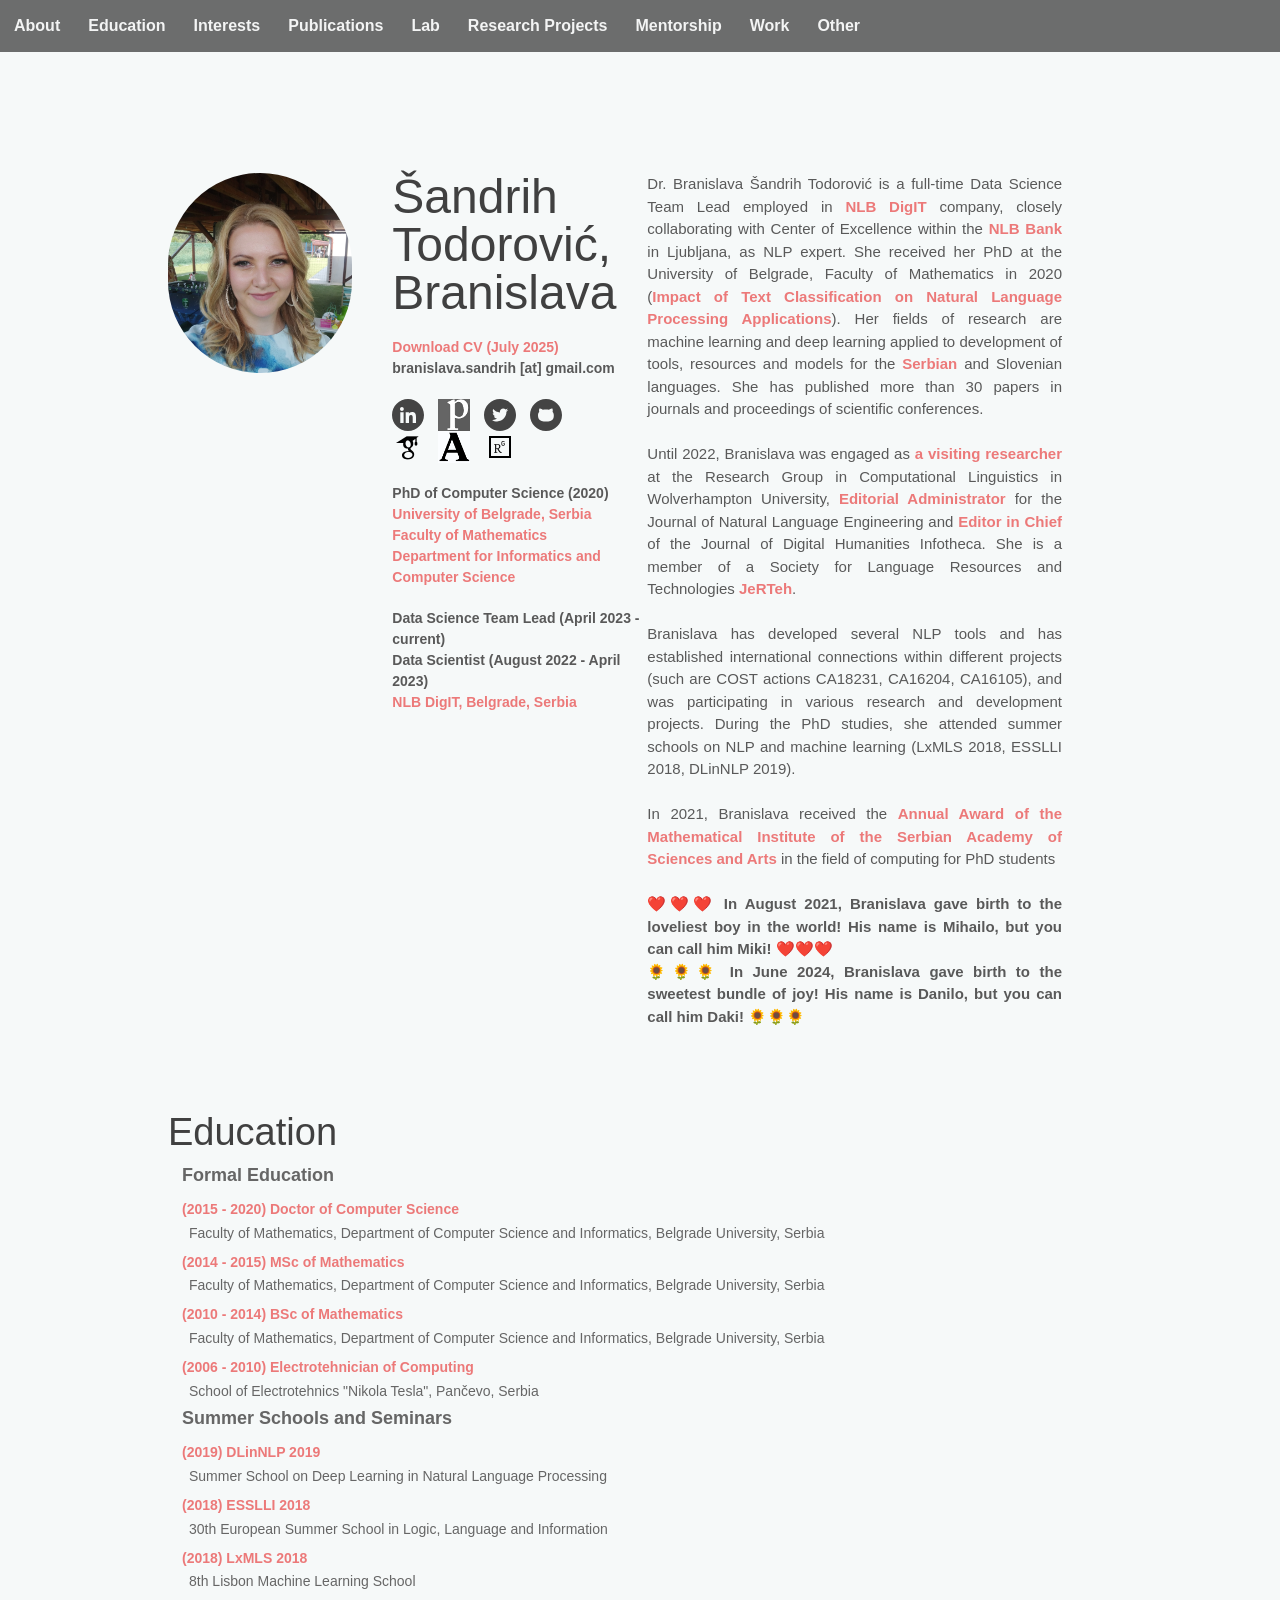
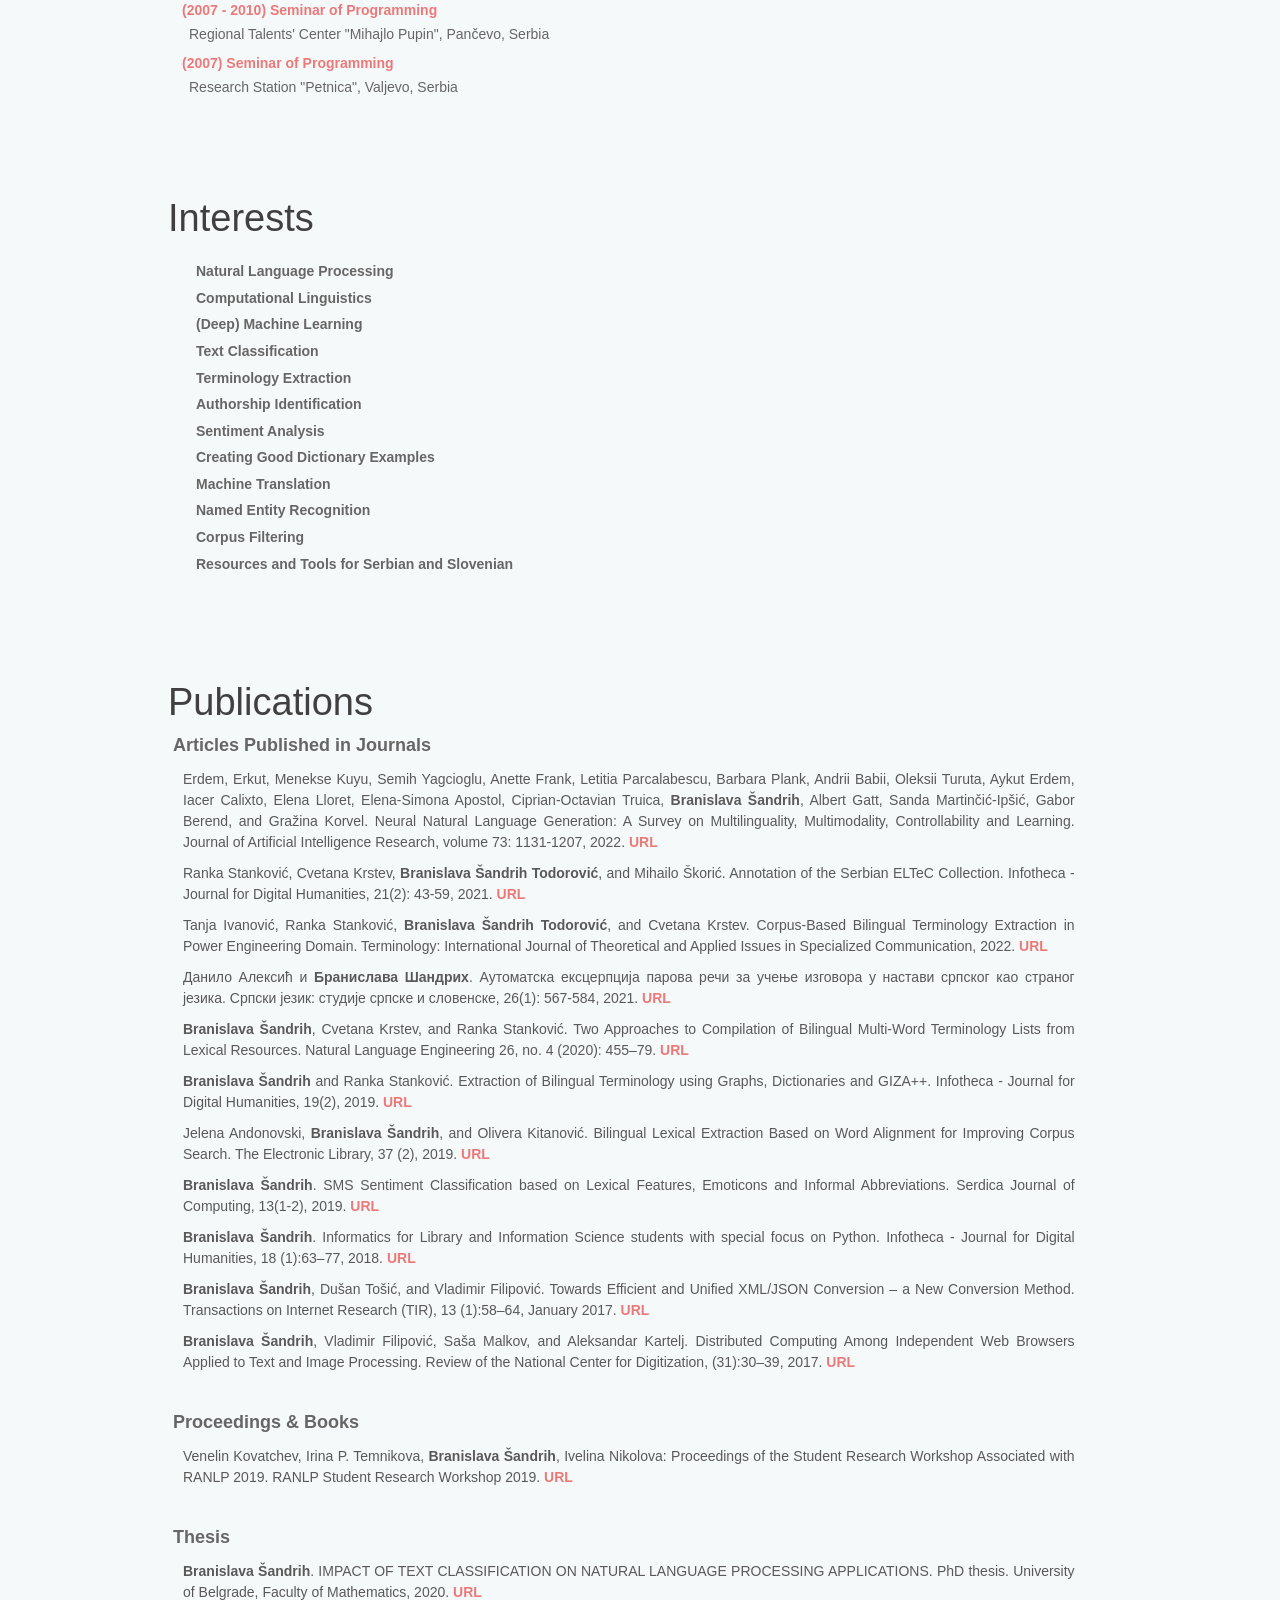
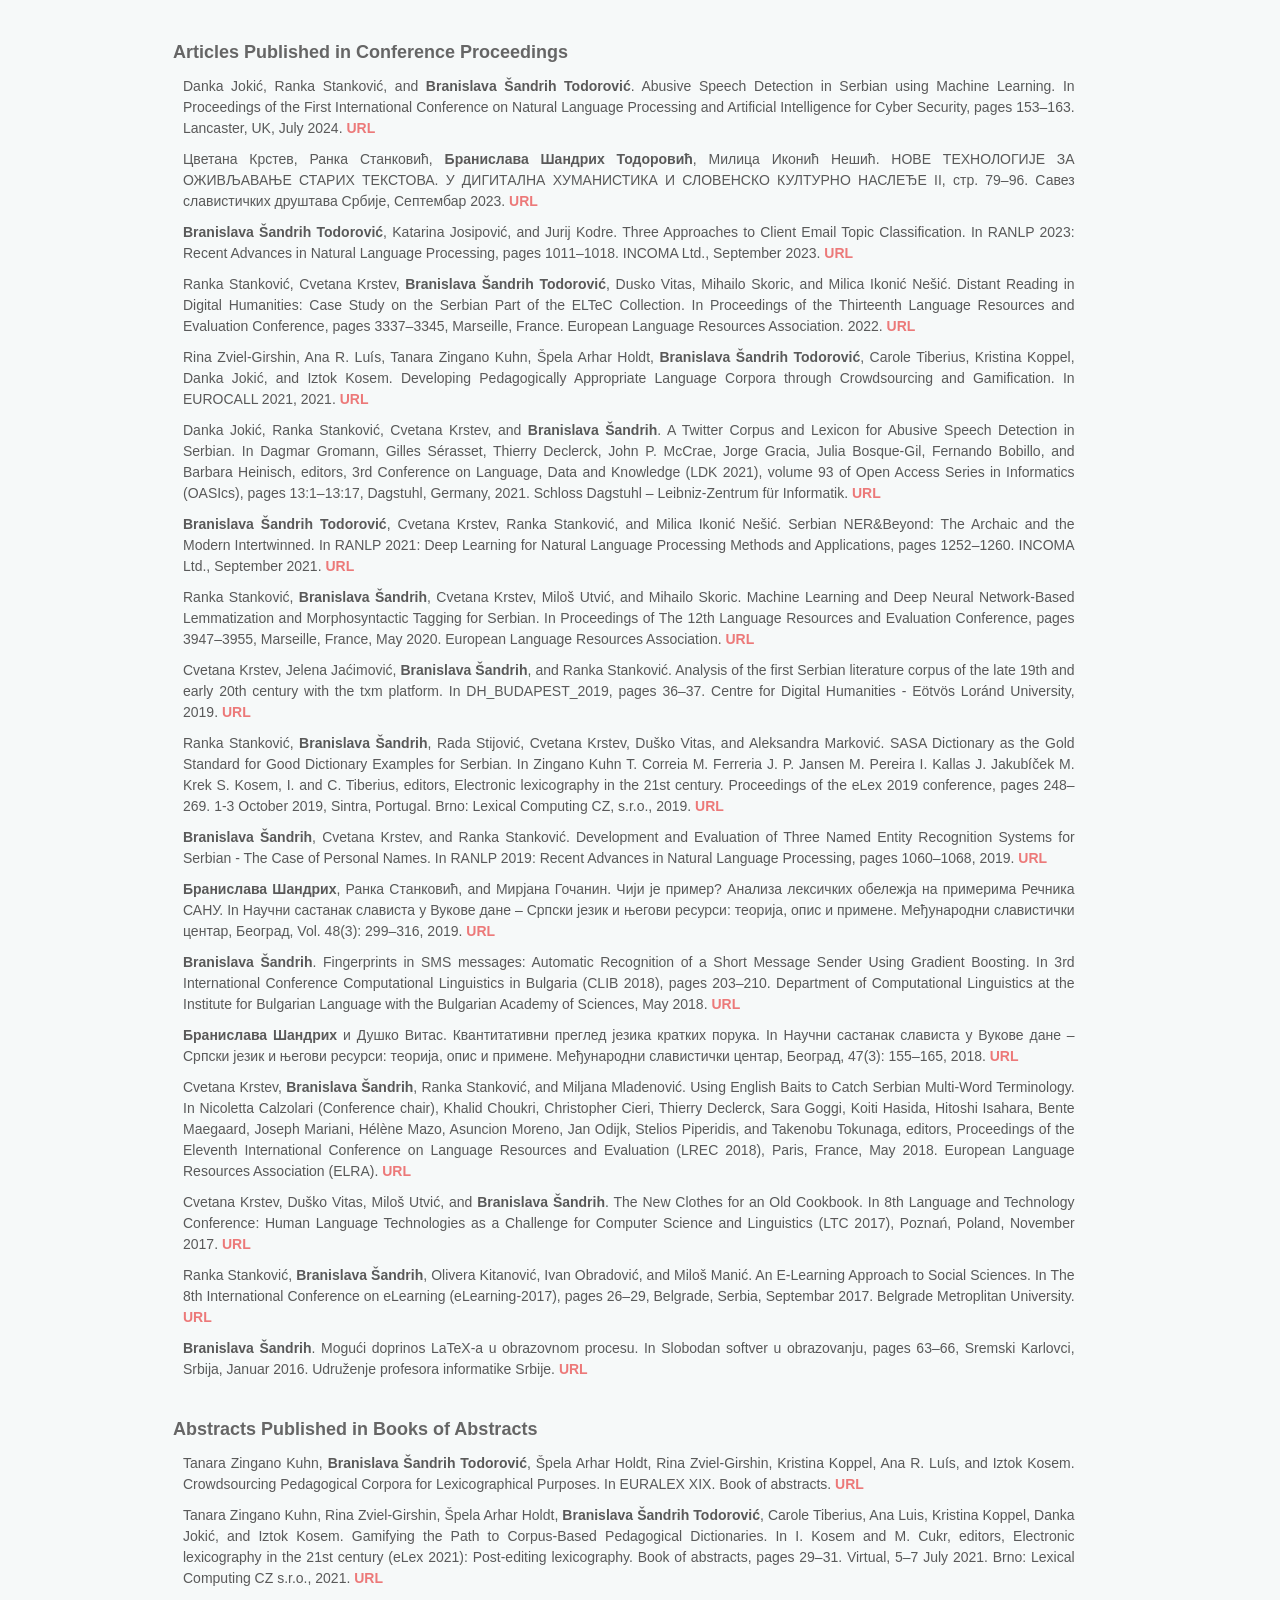
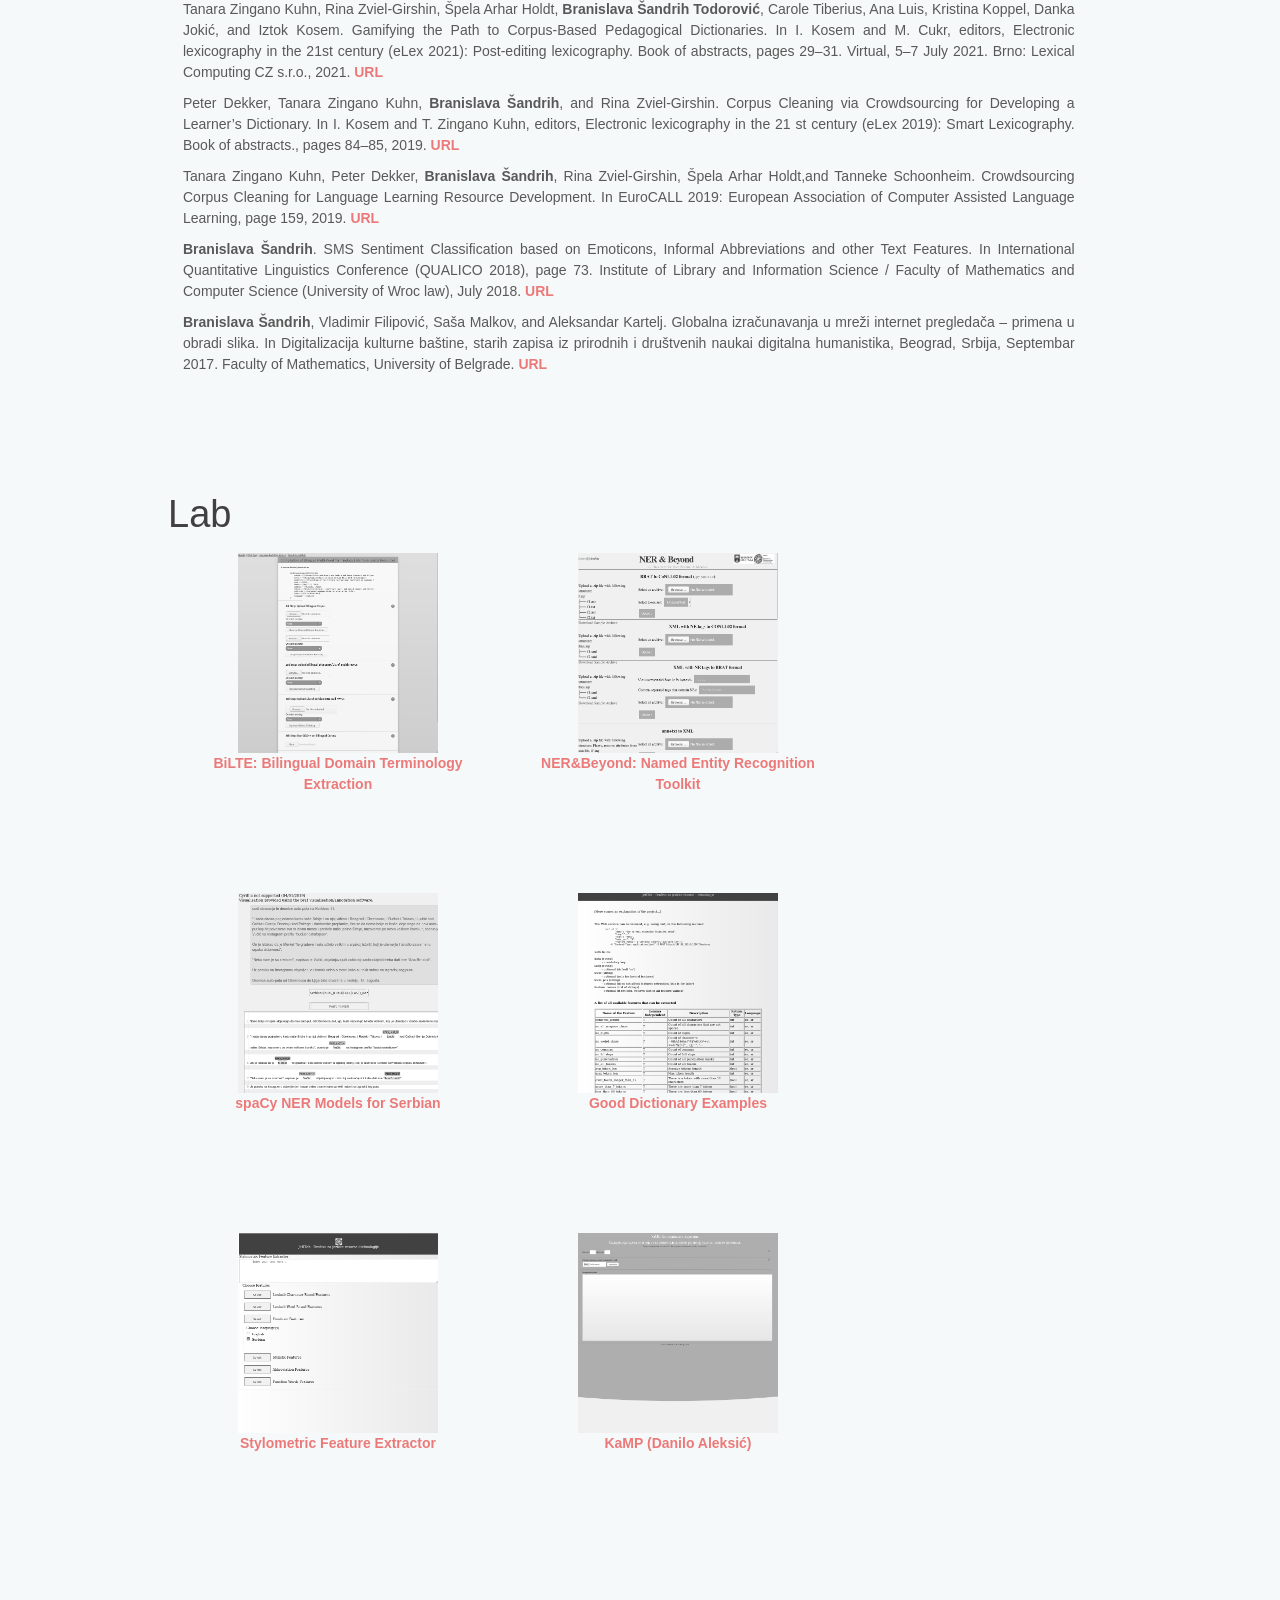
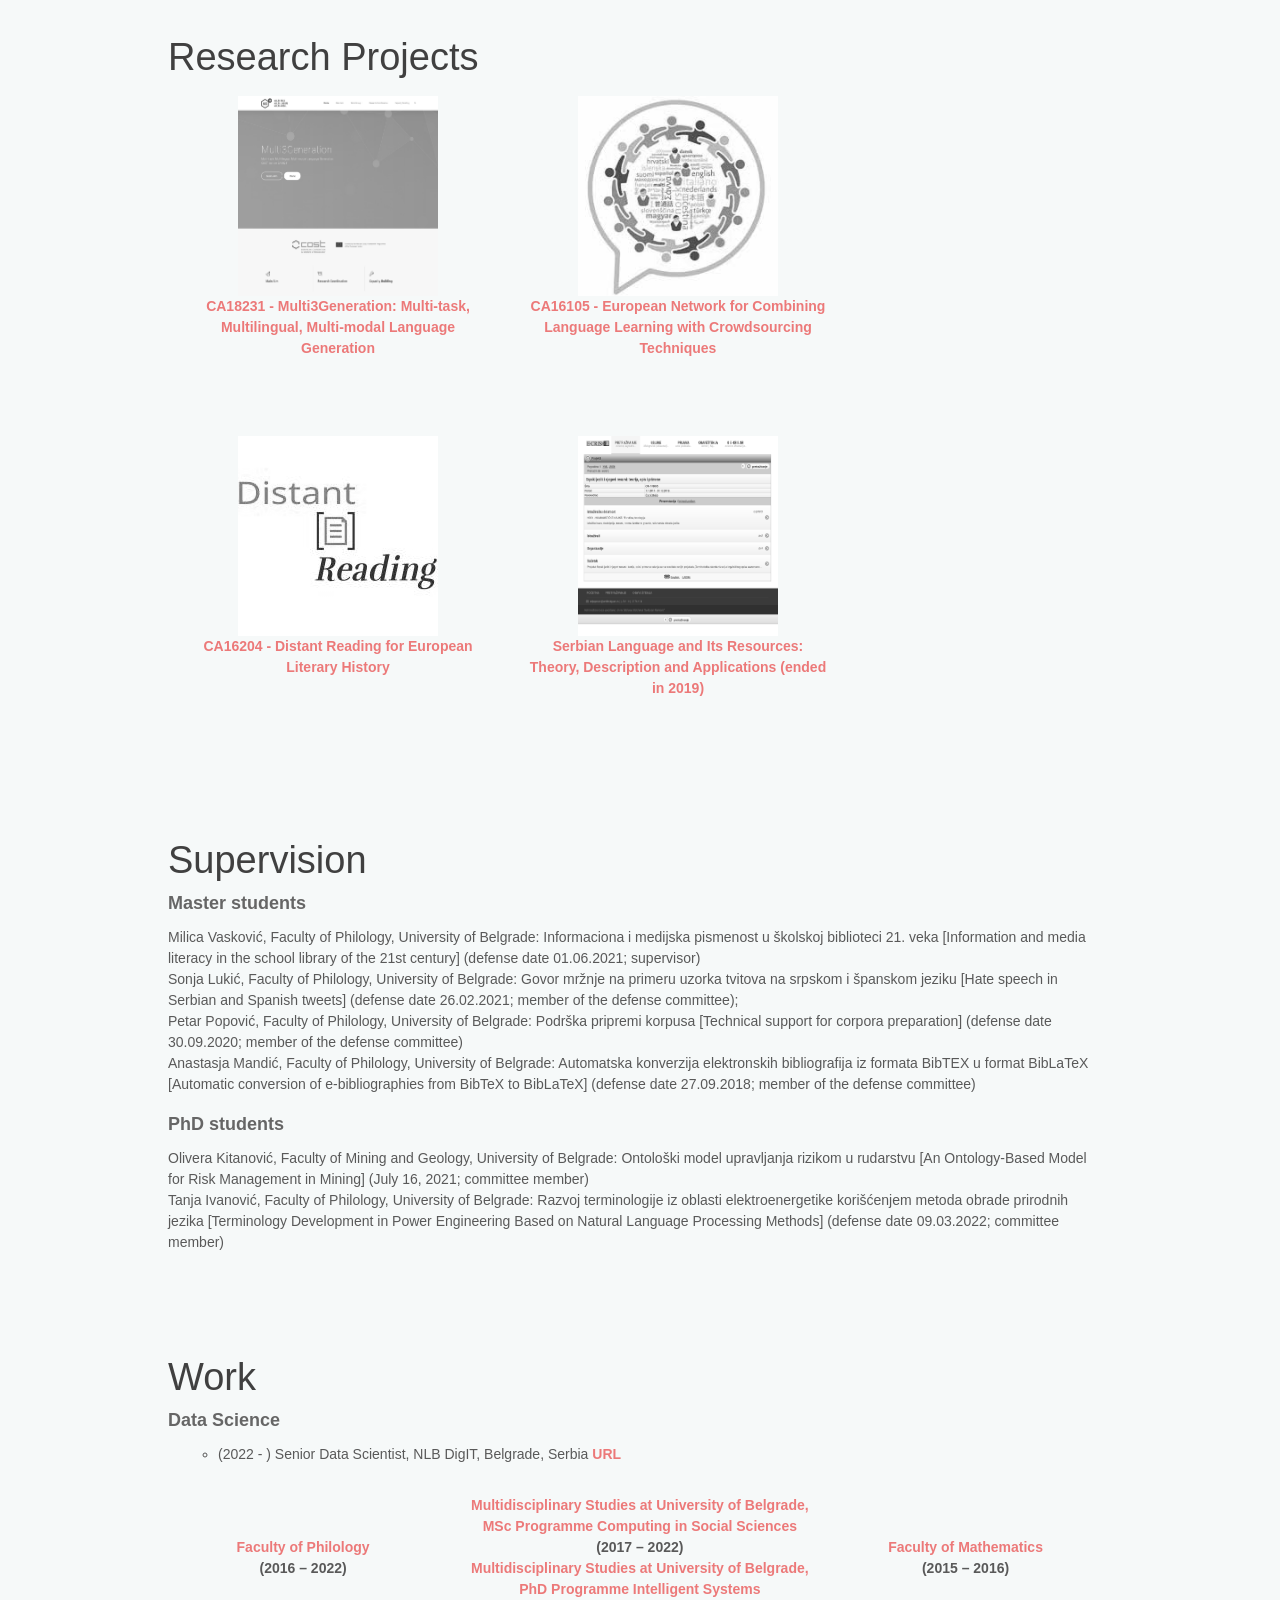
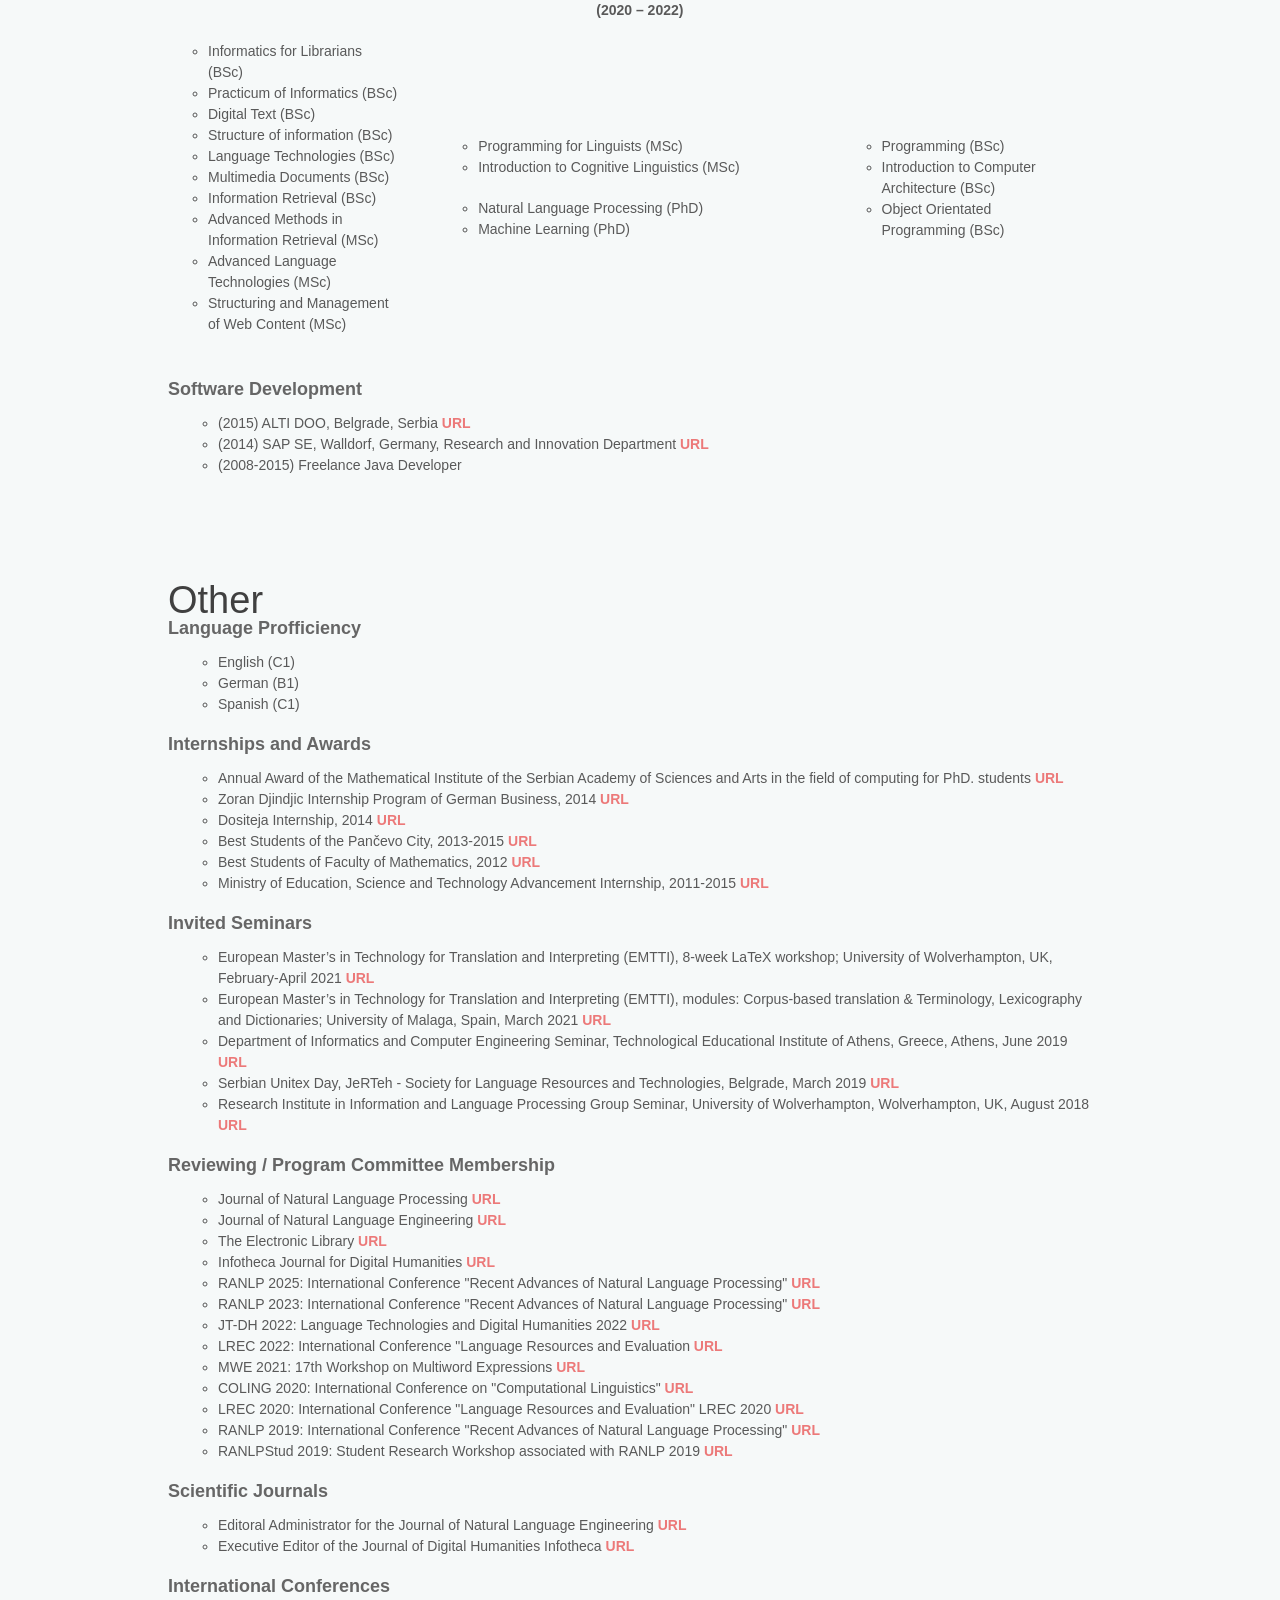
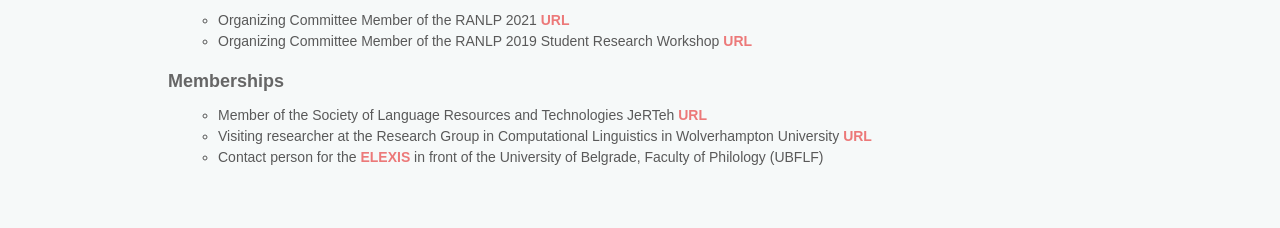
==== index.html @ a16a8770 "Update index.html" ====
<!DOCTYPE html>
<html lang="en">
	<head>
		<meta charset="utf-8">

		<title>Branislava Šandrih Todorović</title>

		<meta name="viewport" content="width=device-width, initial-scale=1.0">

		<link rel="stylesheet" href="css/style.css">

		<!--[if lt IE 9]>
			<script src="http://html5shim.googlecode.com/svn/trunk/html5.js"></script>
		<![endif]-->
	</head>

	<body>
		
		<div id="menu">
            <a class="menu_links" href="#about">About</a>
            <a class="menu_links" href="#education">Education</a>
            <a class="menu_links" href="#interests">Interests</a>
            <a class="menu_links" href="#publications">Publications</a>
            <a class="menu_links" href="#lab">Lab</a>
            <a class="menu_links" href="#projects">Research Projects</a>
            <!--<a class="menu_links" href="#skills">Skills</a>-->
            <a class="menu_links" href="#mentorship">Mentorship</a>
            <a class="menu_links" href="#work">Work</a>
            <a class="menu_links" href="#other">Other</a>
        </div>

        <div class="panel">
        
        <div class="avatar">
			<img src="img/photo.jpg" alt="Small photo of myself">
		</div>
        
		<div class="content">
		
            <a name="about"></a>
			<h1 class="title">Šandrih Todorović, Branislava</h1>
			<p>
                <a href="Branislava_Sandrih_Todorovic_CV-jul2025.pdf" target="_blank">Download CV (July 2025)</a>
                <br>
                branislava.sandrih [at] gmail.com
			</p>
			
			<ul class="social-icons">
                <li><a class="linkedin" href="https://www.linkedin.com/in/branislavasandrih/" title="LinkedIn" target="_blank">LinkedIn</a></li>
                <li><a class="publons" href="https://publons.com/researcher/3092761/branislava-sandrih/" title="Publons" target="_blank">Publons</a></li>
				<li><a class="twitter" href="https://twitter.com/BSandrih" title="Twitter" target="_blank">Twitter</a></li>
                <li><a class="github" href="https://github.com/Branislava/" title="GitHub" target="_blank">GitHub</a></li>
                <br />
                <li><a class="googlescholar" href="https://scholar.google.com/citations?hl=en&view_op=list_works&gmla=AJsN-F4-q8C0z7G0a6cWSvZu2VjCMVFnJWEC2ucR4aki_8fVUd46OPNzdM_Xk-LyRfhitO-X8lqqGAw6CYHi-1p8lr7a8DiSlAgUvQuBNZOfS0m_Bu3SHGs&user=7DxZ1TgAAAAJ" title="GoogleScholar" target="_blank">GoogleScholar</a></li>
                <li><a class="academia" href="https://fvm.academia.edu/Branislava%C5%A0andrih" title="Academia" target="_blank">Academia</a></li>
                <li><a class="researchgate" href="https://www.researchgate.net/profile/Branislava_Sandrih" title="ResearchGate" target="_blank">ResearchGate</a></li>
			</ul>

			<p>
				PhD of Computer Science (2020)
				<br>
				<a href="http://bg.ac.rs/en/" target="_blank">University of Belgrade, Serbia</a>
				<br>
				<a href="http://www.matf.bg.ac.rs/eng/" target="_blank">Faculty of Mathematics</a>
				<br>
				<a href="http://www.racunarstvo.matf.bg.ac.rs/?content=okatedri" target="_blank">Department for Informatics and Computer Science</a>
			</p>
			
			
			<p>
				Data Science Team Lead (April 2023 - current)
				<br />
				Data Scientist (August 2022 - April 2023)
				<br />
				<a href="https://www.nlbdigit.rs/" target="_blank">NLB DigIT, Belgrade, Serbia</a>

			</p>
			
			

		</div>
		
		<div class="bio">
                        Dr. Branislava Šandrih Todorović is a full-time Data Science Team Lead employed in <a href="https://www.nlbdigit.rs/">NLB DigIT</a> company, closely collaborating with Center of Excellence within the <a href="https://www.nlb.si/">NLB Bank</a> in Ljubljana, as NLP expert.
			She received her PhD at the University of Belgrade, Faculty of Mathematics in 2020 (<a href="https://www.academia.edu/43961177/IMPACT_OF_TEXT_CLASSIFICATION_ON_NATURAL_LANGUAGE_PROCESSING_APPLICATIONS" target="_blank">Impact of Text Classification on Natural Language Processing Applications</a>). Her fields of research are machine
            learning and deep learning applied to development of tools, resources and models for the <a href="http://portal.jerteh.rs" target="_blank">Serbian </a> and Slovenian languages. She has published more than 30 papers in journals and proceedings of scientific conferences. 
            <br />
            <br />
            Until 2022, Branislava was engaged as <a href="http://rgcl.wlv.ac.uk/people/" target="_blank">a visiting researcher</a> at the Research Group in Computational Linguistics in Wolverhampton University, <a href="https://www.cambridge.org/core/journals/natural-language-engineering/information/editorial-board" target="_blank">Editorial Administrator</a> for the Journal of Natural Language Engineering and <a href="http://infoteka.bg.ac.rs/index.php/en/r-d-ci" target="_blank">Editor in Chief</a> of the Journal of Digital Humanities Infotheca. She is a member of a Society for Language Resources and Technologies <a href="http://jerteh.rs?lang=en" target="_blank">JeRTeh</a>. 
            <br />
            <br />
            Branislava has developed several NLP tools and has established international connections within different projects (such are COST actions CA18231, CA16204, CA16105), and was participating in various research and development projects. During the PhD studies, she attended summer schools on NLP and machine learning (LxMLS 2018, ESSLLI 2018, DLinNLP 2019).
            <br />
            <br />
            In 2021, Branislava received the <a href="http://www.mi.sanu.ac.rs/novi_sajt/aboutus/student.php" target="_blank">Annual Award of the Mathematical Institute of the Serbian Academy of Sciences and Arts</a> in the field of computing for PhD students </li>
            <br />
            <br />
            <span class="em"> ❤️❤️❤️ In August 2021, Branislava gave birth to the loveliest boy in the world! His name is Mihailo, but you can call him Miki! ❤️❤️❤️ </span> </li>
            <br />
	    <span class="em"> 🌻🌻🌻 In June 2024, Branislava gave birth to the sweetest bundle of joy! His name is Danilo, but you can call him Daki! 🌻🌻🌻</span> </li>
        </div>
        
        </div>
        
        <div class="panel">
            <h2 class="small_title">Education</h2>
            <a name="education"></a>
            <dl class="education">
            
                <h4 class="tiny_title distance-bottom distance-top">Formal Education</h4>
            
                <dt>(2015 - 2020) <a href="http://www.math.rs/eng/m/100/doktor-phd---informatics/" target="_blank">Doctor of Computer Science</a></dt>
                <dd>Faculty of Mathematics, Department of Computer Science and Informatics, Belgrade University, Serbia</dd>

                <dt>(2014 - 2015) <a href="http://www.math.rs/eng/cp/38/master-studies---mathematics-p--module-computer-science-and-informatics--p-/" target="_blank">MSc of Mathematics</a></dt>
                <dd>Faculty of Mathematics, Department of Computer Science and Informatics, Belgrade University, Serbia</dd>
                
                <dt>(2010 - 2014) <a href="http://www.matf.bg.ac.rs/eng/cp/28/bachelor-studies---mathematics--p-module-computer-science-and-informatics--p-/" target="_blank">BSc of Mathematics</a></dt>
                <dd>Faculty of Mathematics, Department of Computer Science and Informatics, Belgrade University, Serbia</dd>
                
                <dt>(2006 - 2010) <a href="https://teslinkorakdalje.wordpress.com/2016/12/03/uzivam-u-radu-sa-pametnim-mladim-ljudima-koji-su-vredni-motivisani-puni-dobre-volje-dobrih-ideja-ali-i-dobrog-smisla-za-humor-branislava-sandrih/" target="_blank">Electrotehnician of Computing</a></dt>
                <dd>School of Electrotehnics "Nikola Tesla", Pančevo, Serbia</dd>
                
                <h4 class="tiny_title distance-bottom">Summer Schools and Seminars</h4>
            
                <dt>(2019) <a href="https://dlinnlp.github.io/" target="_blank">DLinNLP 2019</a></dt>
                <dd>Summer School on Deep Learning in Natural Language Processing</dd>
                
                <dt>(2018) <a href="http://esslli2018.folli.info/" target="_blank">ESSLLI 2018</a></dt>
                <dd>30th European Summer School in Logic, Language and Information</dd>
                
                <dt>(2018) <a href="http://lxmls.it.pt/2018/" target="_blank">LxMLS 2018</a></dt>
                <dd>8th Lisbon Machine Learning School</dd>
                
                <dt>(2007 - 2010) <a href="https://www.rctpupin.edu.rs/" target="_blank">Seminar of Programming</a></dt>
                <dd>Regional Talents' Center "Mihajlo Pupin", Pančevo, Serbia</dd>
                
                <dt>(2007) <a href="http://petnica.rs/" target="_blank">Seminar of Programming</a></dt>
                <dd>Research Station "Petnica", Valjevo, Serbia</dd>
            </dl>
        </div>
        
        <div class="panel">
            <h2 class="small_title">Interests</h2>
            <a name="interests"></a>
            <ul class="interests">
                <li>Natural Language Processing</li>
                <li>Computational Linguistics</li>
                <li>(Deep) Machine Learning</li>
                <li>Text Classification</li>
                <li>Terminology Extraction</li>
                <li>Authorship Identification</li>
                <li>Sentiment Analysis</li>
                <li>Creating Good Dictionary Examples</li>
                <li>Machine Translation</li>
                <li>Named Entity Recognition</li>
                <li>Corpus Filtering</li>
                <li>Resources and Tools for Serbian and Slovenian</li>
            </ul>
        </div>
        
        <div class="panel">
            <h2 class="small_title">Publications</h2>
            <a name="publications"></a>
            
            <!------------------ JOURNAL ARTICLES ------------->
            <div class="publications_block">
                <h3 class="tiny_title distance-bottom">Articles Published in Journals</h3>
                
                <div class="publication">
                Erdem, Erkut, Menekse Kuyu, Semih Yagcioglu, Anette Frank, Letitia Parcalabescu, Barbara Plank, Andrii Babii, Oleksii Turuta, Aykut Erdem, Iacer Calixto, Elena Lloret, Elena-Simona Apostol, Ciprian-Octavian Truica, <span class="em">Branislava Šandrih</span>, Albert Gatt, Sanda Martinčić-Ipšić, Gabor Berend, and Gražina Korvel. Neural Natural Language Generation: A Survey on Multilinguality, Multimodality, Controllability and Learning. Journal of Artificial Intelligence Research, volume 73: 1131-1207, 2022. <a href="https://jair.org/index.php/jair/article/view/12918" target="_blank">URL</a>
                </div>
                
                <div class="publication">
                Ranka Stanković, Cvetana Krstev, <span class="em">Branislava Šandrih Todorović</span>, and Mihailo Škorić. Annotation of the Serbian ELTeC Collection. Infotheca - Journal for Digital Humanities, 21(2): 43-59, 2021. <a href="https://doi.org/10.18485/infotheca.2021.21.2.3" target="_blank">URL</a>
                </div>
                
                <div class="publication">
                Tanja Ivanović, Ranka Stanković, <span class="em">Branislava Šandrih Todorović</span>, and Cvetana Krstev. Corpus-Based Bilingual Terminology Extraction in Power Engineering Domain. Terminology: International Journal of Theoretical and Applied Issues in Specialized Communication, 2022. <a href="https://www.doi.org/10.1075/term.20038.iva" target="_blank">URL</a>
                </div>
                
                <div class="publication">
                Данило Алексић и <span class="em">Бранислава Шандрих</span>. Аутоматска ексцерпција парова речи за учење изговора у настави српског као страног језика. Српски језик: студије српске и словенске, 26(1): 567-584, 2021. <a href="https://doi.org/10.18485/sj.2021.26.1.32" target="_blank">URL</a>
                </div>
                
                <div class="publication">
                <span class="em">Branislava Šandrih</span>, Cvetana Krstev, and Ranka Stanković. Two Approaches to Compilation of Bilingual Multi-Word Terminology Lists from Lexical Resources. Natural Language Engineering 26, no. 4 (2020): 455–79. <a href="https://www.doi.org/10.1017/S1351324919000615" target="_blank">URL</a>
                </div>
                
                <div class="publication">
                <span class="em">Branislava Šandrih</span> and Ranka Stanković. Extraction of Bilingual Terminology using Graphs, Dictionaries and GIZA++. Infotheca - Journal for Digital Humanities, 19(2), 2019. <a href="https://infoteka.bg.ac.rs/ojs/index.php/Infoteka/article/view/2019.19.2.6_en" target="_blank">URL</a>
                </div>

                <div class="publication">
                Jelena Andonovski, <span class="em">Branislava Šandrih</span>, and Olivera Kitanović. Bilingual Lexical Extraction Based on Word Alignment for Improving Corpus Search. The Electronic Library, 37 (2), 2019. <a href="https://www.doi.org/10.1108/EL-03-2019-0056" target="_blank">URL</a>
                </div>

                <div class="publication">
                <span class="em">Branislava Šandrih</span>. SMS Sentiment Classification based on Lexical Features, Emoticons and Informal Abbreviations. Serdica Journal of Computing, 13(1-2), 2019. <a href="http://serdica-comp.math.bas.bg/index.php/serdicajcomputing/article/view/341" target="_blank">URL</a>
                </div>

                <div class="publication">
                <span class="em">Branislava Šandrih</span>. Informatics for Library and Information Science students with special focus on Python. Infotheca - Journal for Digital Humanities, 18 (1):63–77, 2018. <a href="http://infoteka.bg.ac.rs/pdf/Srp/2018/infoteka-2018-18-1-4.pdf" target="_blank">URL</a>
                </div>

                <div class="publication">
                <span class="em">Branislava Šandrih</span>, Dušan Tošić, and Vladimir Filipović. Towards Efficient and Unified XML/JSON Conversion – a New Conversion Method. Transactions on Internet Research (TIR), 13 (1):58–64, January 2017. <a href="http://ipsitransactions.org/journals/papers/tir/2017jan/fullPaper.pdf" target="_blank">URL</a>
                </div>

                <div class="publication">
                <span class="em">Branislava Šandrih</span>, Vladimir Filipović, Saša Malkov, and Aleksandar Kartelj. Distributed Computing Among Independent Web Browsers Applied to Text and Image Processing. Review of the National Center for Digitization, (31):30–39, 2017. <a href="http://www.ncd.matf.bg.ac.rs/issues/31/NCD31030.pdf" target="_blank">URL</a>
                </div>

            </div>
            
             <!------------------ BOOKS ------------->
            <div class="publications_block">
                <h3 class="tiny_title distance-bottom">Proceedings &amp; Books</h3>

                <div class="publication">
                Venelin Kovatchev, Irina P. Temnikova, <span class="em">Branislava Šandrih</span>, Ivelina Nikolova: Proceedings of the Student Research Workshop Associated with RANLP 2019. RANLP Student Research Workshop 2019. <a href="https://dblp.org/db/conf/ranlp/ranlp2019s.html" target="_blank">URL</a>
                </div>

            </div>
            
            <!------------------ THESIS ------------->
            <div class="publications_block">
                <h3 class="tiny_title distance-bottom">Thesis</h3>
                
                <div class="publication">
                <span class="em">Branislava Šandrih</span>. IMPACT OF TEXT CLASSIFICATION ON NATURAL LANGUAGE PROCESSING APPLICATIONS. PhD thesis. University of Belgrade, Faculty of Mathematics, 2020. <a href="https://www.academia.edu/43961177/IMPACT_OF_TEXT_CLASSIFICATION_ON_NATURAL_LANGUAGE_PROCESSING_APPLICATIONS" target="_blank">URL</a>
                </div>

            </div>

            <!------------------ CONFERENCE ARTICLES ------------->
            <div class="publications_block">
                <h3 class="tiny_title distance-bottom">Articles Published in Conference Proceedings</h3>

		<div class="publication">
                Danka Jokić, Ranka Stanković, and <span class="em">Branislava Šandrih Todorović</span>. Abusive Speech Detection in Serbian using Machine Learning. In Proceedings of the First International Conference on Natural Language Processing and Artificial Intelligence for Cyber Security, pages 153–163. Lancaster, UK, July 2024. <a href="https://aclanthology.org/2024.nlpaics-1.18/" target="_blank">URL</a>
                </div>
		    
		<div class="publication">
                Цветана Крстев, Ранка Станковић, <span class="em">Бранислава Шандрих Тодоровић</span>, Милица Иконић Нешић. НОВЕ ТЕХНОЛОГИЈЕ ЗА ОЖИВЉАВАЊЕ СТАРИХ ТЕКСТОВА. У ДИГИТАЛНА ХУМАНИСТИКА И СЛОВЕНСКО КУЛТУРНО НАСЛЕЂЕ II, стр. 79–96. Савез славистичких друштава Србије, Септембар 2023. <a href="https://ssds.org.rs/wp-content/uploads/2023/11/Zbornik-radova-DHSKN-2023.pdf" target="_blank">URL</a>
                </div>
		    
		<div class="publication">
                <span class="em">Branislava Šandrih Todorović</span>, Katarina Josipović, and Jurij Kodre. Three Approaches to Client Email Topic Classification. In RANLP 2023: Recent Advances in Natural Language Processing, pages 1011–1018. INCOMA Ltd., September 2023. <a href="https://doi.org/10.26615/978-954-452-092-2_109" target="_blank">URL</a>
                </div>
				
		<div class="publication">
		Ranka Stanković, Cvetana Krstev, <span class="em">Branislava Šandrih Todorović</span>, Dusko Vitas, Mihailo Skoric, and Milica Ikonić Nešić. Distant Reading in Digital Humanities: Case Study on the Serbian Part of the ELTeC Collection. In Proceedings of the Thirteenth Language Resources and Evaluation Conference, pages 3337–3345, Marseille, France. European Language Resources Association. 2022. <a href="https://aclanthology.org/2022.lrec-1.356.pdf" target="_blank">URL</a>
		</div>
                
                <div class="publication">
                Rina Zviel-Girshin, Ana R. Luı́s, Tanara Zingano Kuhn, Špela Arhar Holdt, <span class="em">Branislava Šandrih Todorović</span>, Carole Tiberius, Kristina Koppel, Danka Jokić, and Iztok Kosem. Developing Pedagogically Appropriate Language Corpora through Crowdsourcing and Gamification. In EUROCALL 2021, 2021. <a href="https://doi.org/10.14705/rpnet.2021.54.1352" target="_blank">URL</a>
                </div>
                
                <div class="publication">
                Danka Jokić, Ranka Stanković, Cvetana Krstev, and <span class="em">Branislava Šandrih</span>. A Twitter Corpus and Lexicon for Abusive Speech Detection in Serbian. In Dagmar Gromann, Gilles Sérasset, Thierry Declerck, John P. McCrae, Jorge Gracia, Julia Bosque-Gil, Fernando Bobillo, and Barbara Heinisch, editors, 3rd Conference on Language, Data and Knowledge (LDK 2021), volume 93 of Open Access Series in Informatics (OASIcs), pages 13:1–13:17, Dagstuhl, Germany, 2021. Schloss Dagstuhl – Leibniz-Zentrum für Informatik.  <a href="https://drops.dagstuhl.de/opus/volltexte/2021/14549" target="_blank">URL</a>
                </div>
                
                <div class="publication">
                <span class="em">Branislava Šandrih Todorović</span>, Cvetana Krstev, Ranka Stanković, and Milica Ikonić Nešić. Serbian NER&Beyond: The Archaic and the Modern Intertwinned. In RANLP 2021: Deep Learning for Natural Language Processing Methods and Applications, pages 1252–1260. INCOMA Ltd., September 2021. <a href="https://doi.org/10.26615/978-954-452-072-4_141" target="_blank">URL</a>
                </div>
                
                <div class="publication">
                Ranka Stanković, <span class="em">Branislava Šandrih</span>, Cvetana Krstev, Miloš Utvić, and Mihailo Skoric. Machine Learning
                and Deep Neural Network-Based Lemmatization and Morphosyntactic Tagging for Serbian. In Proceedings
                of The 12th Language Resources and Evaluation Conference, pages 3947–3955, Marseille, France, May 2020.
                European Language Resources Association. <a href="https://www.aclweb.org/anthology/2020.lrec-1.487" target="_blank">URL</a>
                </div>
                
                <div class="publication">
                Cvetana Krstev, Jelena Jaćimović, <span class="em">Branislava Šandrih</span>, and Ranka Stanković. Analysis of the first Serbian literature corpus of the late 19th and early 20th century with the txm platform. In DH_BUDAPEST_2019, pages 36–37. Centre for Digital Humanities - Eötvös Loránd University, 2019. <a href="http://elte-dh.hu/wp-content/uploads/2019/09/DH_BP_2019-Abstract-Booklet.pdf" target="_blank">URL</a>
                </div>

                <div class="publication">
                Ranka Stanković, <span class="em">Branislava Šandrih</span>, Rada Stijović, Cvetana Krstev, Duško Vitas, and Aleksandra Marković. SASA Dictionary as the Gold Standard for Good Dictionary Examples for Serbian. In Zingano Kuhn T. Correia M. Ferreria J. P. Jansen M. Pereira I. Kallas J. Jakubı́ček M. Krek S. Kosem, I. and C. Tiberius, editors, Electronic lexicography in the 21st century. Proceedings of the eLex 2019 conference, pages 248–269. 1-3 October 2019, Sintra, Portugal. Brno: Lexical Computing CZ, s.r.o., 2019. <a href="https://elex.link/elex2019/wp-content/uploads/2019/09/eLex_2019_14.pdf" target="_blank">URL</a>
                </div>
                
                <div class="publication">
                <span class="em">Branislava Šandrih</span>, Cvetana Krstev, and Ranka Stanković. Development and Evaluation of Three Named Entity Recognition Systems for Serbian - The Case of Personal Names. In RANLP 2019: Recent Advances in Natural Language Processing, pages 1060–1068, 2019. <a href="https://doi.org/10.26615/978-954-452-056-4_122" target="_blank">URL</a>
                </div>
                
                <div class="publication">
                <span class="em">Бранислава Шандрих</span>, Ранка Станковић, and Мирjана Гочанин. Чиjи jе пример? Анализа
                лексичких обележjа на примерима Речника САНУ. In Научни састанак слависта у Вукове дане – Српски jезик и његови ресурси: теориjа, опис и примене. Међународни славистички центар, Београд, Vol. 48(3): 299–316, 2019. <a href="https://doi.org/10.18485/msc.2019.48.3.ch13" target="_blank">URL</a>
                </div>

                <div class="publication">
                <span class="em">Branislava Šandrih</span>. Fingerprints in SMS messages: Automatic Recognition of a Short Message Sender Using Gradient Boosting. In 3rd International Conference Computational Linguistics in Bulgaria (CLIB 2018), pages 203–210. Department of Computational Linguistics at the Institute for Bulgarian Language with the Bulgarian Academy of Sciences, May 2018. <a href="http://dcl.bas.bg/clib/wp-content/uploads/2018/05/CLIB_2018_Proceedings_v1.pdf" target="_blank">URL</a>
                </div>
                
                <div class="publication">
                <span class="em">Бранислава Шандрих</span> и Душко Витас. Квантитативни преглед jезика кратких порука. In Научни састанак слависта у Вукове дане – Српски jезик и његови ресурси: теориjа, опис и примене. Међународни славистички центар, Београд, 47(3): 155–165, 2018. <a href="https://doi.org/10.18485/msc.2018.47.3.ch10" target="_blank">URL</a>
                </div>

                <div class="publication">
                Cvetana Krstev, <span class="em">Branislava Šandrih</span>, Ranka Stanković, and Miljana Mladenović. Using English Baits to Catch Serbian Multi-Word Terminology. In Nicoletta Calzolari (Conference chair), Khalid Choukri, Christopher Cieri, Thierry Declerck, Sara Goggi, Koiti Hasida, Hitoshi Isahara, Bente Maegaard, Joseph Mariani, Hélène Mazo, Asuncion Moreno, Jan Odijk, Stelios Piperidis, and Takenobu Tokunaga, editors, Proceedings of the Eleventh International Conference on Language Resources and Evaluation (LREC 2018), Paris, France, May 2018. European Language Resources Association (ELRA). <a href="http://www.lrec-conf.org/proceedings/lrec2018/pdf/384.pdf" target="_blank">URL</a>
                </div>

                <div class="publication">
                Cvetana Krstev, Duško Vitas, Miloš Utvić, and <span class="em">Branislava Šandrih</span>. The New Clothes for an
                Old Cookbook. In 8th Language and Technology Conference: Human Language Technologies as a
                Challenge for Computer Science and Linguistics (LTC 2017), Poznań, Poland, November 2017. <a href="http://ltc.amu.edu.pl/book/papers/IRIE2-3.pdf" target="_blank">URL</a>
                </div>

                <div class="publication">
                Ranka Stanković, <span class="em">Branislava Šandrih</span>, Olivera Kitanović, Ivan Obradović, and Miloš Manić. An
                E-Learning Approach to Social Sciences. In The 8th International Conference on eLearning
                (eLearning-2017), pages 26–29, Belgrade, Serbia, Septembar 2017. Belgrade Metroplitan
                University. <a href="http://econference.metropolitan.ac.rs/files/Elearning-2017-final.pdf" target="_blank">URL</a>
                </div>
                
                <div class="publication">
                <span class="em">Branislava Šandrih</span>. Mogući doprinos LaTeX-a u obrazovnom procesu. In Slobodan softver u obrazovanju, pages 63–66, Sremski Karlovci, Srbija, Januar 2016. Udruženje profesora informatike Srbije. <a href="https://www.slideshare.net/pdisrbije/slobodan-softver-2016-zbornik-radova-30012016" target="_blank">URL</a>
                </div>

            </div>

            <!------------------ ABSTRACTS ------------->
            <div class="publications_block">
                <h3 class="tiny_title distance-bottom">Abstracts Published in Books of Abstracts</h3>
                
                <div class="publication">
                Tanara Zingano Kuhn, <span class="em">Branislava Šandrih Todorović</span>, Špela Arhar Holdt, Rina Zviel-Girshin, Kristina Koppel, Ana R. Luı́s, and Iztok Kosem. Crowdsourcing Pedagogical Corpora for Lexicographical Purposes. In EURALEX XIX. Book of abstracts.  <a href="https://novaresearch.unl.pt/files/33553735/EURALEX2020_BookOfAbstracts_Preview.pdf" target="_blank">URL</a>
                </div>
                
                <div class="publication">
                Tanara Zingano Kuhn, Rina Zviel-Girshin, Špela Arhar Holdt, <span class="em">Branislava Šandrih Todorović</span>, Carole Tiberius, Ana Luis, Kristina Koppel, Danka Jokić, and Iztok Kosem. Gamifying the Path to Corpus-Based Pedagogical Dictionaries. In I. Kosem and M. Cukr, editors, Electronic lexicography in the 21st century (eLex 2021): Post-editing lexicography. Book of abstracts, pages 29–31. Virtual, 5–7 July 2021. Brno: Lexical Computing CZ s.r.o., 2021. <a href="https://elex.link/elex2021/book-of-abstracts" target="_blank">URL</a>
                </div>
                
                <div class="publication">
                Tanara Zingano Kuhn, Rina Zviel-Girshin, Špela Arhar Holdt, <span class="em">Branislava Šandrih Todorović</span>, Carole Tiberius, Ana Luis, Kristina Koppel, Danka Jokić, and Iztok Kosem. Gamifying the Path to Corpus-Based Pedagogical Dictionaries. In I. Kosem and M. Cukr, editors, Electronic lexicography in the 21st century (eLex 2021): Post-editing lexicography. Book of abstracts, pages 29–31. Virtual, 5–7 July 2021. Brno: Lexical Computing CZ s.r.o., 2021. <a href="https://elex.link/elex2021/book-of-abstracts/" target="_blank">URL</a>
                </div>

                <div class="publication">
                Peter Dekker, Tanara Zingano Kuhn, <span class="em">Branislava Šandrih</span>, and Rina Zviel-Girshin. Corpus Cleaning via Crowdsourcing for Developing a Learner’s Dictionary. In I. Kosem and T. Zingano Kuhn, editors, Electronic lexicography in the 21 st century (eLex 2019): Smart Lexicography. Book of abstracts., pages 84–85, 2019. <a href="https://elex.link/elex2019/wp-content/uploads/2019/10/eLex_2019-Book_of_abstracts.pdf" target="_blank">URL</a>
                </div>

                <div class="publication">
                Tanara Zingano Kuhn, Peter Dekker, <span class="em">Branislava Šandrih</span>, Rina Zviel-Girshin, Špela Arhar Holdt,and Tanneke Schoonheim. Crowdsourcing Corpus Cleaning for Language Learning Resource Development. In EuroCALL 2019: European Association of Computer Assisted Language Learning, page 159, 2019. <a href="https://sites.uclouvain.be/eurocall2019/wp-content/uploads/2019/08/EUROCALL-2019-Book-of-abstracts.pdf" target="_blank">URL</a>
                </div>

                <div class="publication">
                <span class="em">Branislava Šandrih</span>. SMS Sentiment Classification based on Emoticons, Informal Abbreviations and other Text Features. In International Quantitative Linguistics Conference (QUALICO 2018), page 73. Institute of Library and Information Science / Faculty of Mathematics and Computer Science (University of Wroc law), July 2018. <a href="https://qualico2018.uni.wroc.pl/wp-content/uploads/2018/09/QUALICO-2018_Book-of-abstracts.pdf" target="_blank">URL</a>
                </div>

                <div class="publication">
                <span class="em">Branislava Šandrih</span>, Vladimir Filipović, Saša Malkov, and Aleksandar Kartelj. Globalna izračunavanja u mreži internet pregledača – primena u obradi slika. In Digitalizacija kulturne baštine, starih zapisa iz prirodnih i društvenih naukai digitalna humanistika, Beograd, Srbija, Septembar 2017. Faculty of Mathematics, University of Belgrade.  <a href="http://www.ncd.matf.bg.ac.rs/conferences/ncd2017/NCD2017_Book_of_Abstracts.pdf" target="_blank">URL</a>
                </div>

            </div>

        </div>
        
        <div class="panel">
            <h2 class="small_title">Lab</h2>
            <a name="lab"></a>
            <div class="project_container">
                <a href="http://bilte.jerteh.rs/" target="_blank"><img class="project_thumb" src="img/bilte.png"/>BiLTE: Bilingual Domain Terminology Extraction</a>
            </div>
            <div class="project_container">
                <a href="http://nerbeyond.jerteh.rs/" target="_blank"><img class="project_thumb" src="img/nerbeyond.png"/>NER&amp;Beyond: Named Entity Recognition Toolkit</a>
            </div>
            <div class="project_container">
                <a href="http://ner.jerteh.rs/" target="_blank"><img class="project_thumb" src="img/ner.png"/>spaCy NER Models for Serbian</a>
            </div>
            <div class="project_container">
                <a href="http://gdex.jerteh.rs/" target="_blank"><img class="project_thumb" src="img/gdex.png"/>Good Dictionary Examples</a>
            </div>
            <div class="project_container">
                <a href="http://features.jerteh.rs/" target="_blank"><img class="project_thumb" src="img/stylo.png"/>Stylometric Feature Extractor</a>
            </div>
            <div class="project_container">
                <a href="http://kamp.jerteh.rs/" target="_blank"><img class="project_thumb" src="img/kamp.png"/>KaMP (Danilo Aleksić) </a>
            </div>
        </div>
        
        <div class="panel">
            <h2 class="small_title">Research Projects</h2>
            <a name="projects"></a>
            <div class="project_container">
                <a href="https://www.cost.eu/actions/CA18231/#tabs|Name:management-committee" target="_blank"><img class="project_thumb" src="img/multi3.png"/>CA18231 - Multi3Generation: Multi-task, Multilingual, Multi-modal Language Generation</a>
            </div>
            <div class="project_container">
                <a href="https://www.cost.eu/actions/CA16105/" target="_blank"><img class="project_thumb" src="img/enetcollect.jpeg"/>CA16105 - European Network for Combining Language Learning with Crowdsourcing Techniques</a>
            </div>
            <div class="project_container">
                <a href="https://www.cost.eu/actions/CA16204/#tabs|Name:management-committee" target="_blank"><img class="project_thumb" src="img/distant_reading.jpeg"/>CA16204 - Distant Reading for European Literary History</a>
            </div>
            <div class="project_container">
                <a href="http://e-cris.sr.cobiss.net/public/jqm/prj.aspx?lang=eng_sr&opdescr=search&opt=2&subopt=400&code1=org&code2=auto&psize=1&hits=1&page=1&count=&search_term=elektro&id=700&slng=&order_by=" target="_blank"><img class="project_thumb" src="img/msc.png"/>Serbian Language and Its Resources: Theory, Description and Applications (ended in 2019)</a>
            </div>
        </div>
        
        <div class="panel">
            <h2 class="small_title">Supervision</h2>
            <a name="mentorship"></a>
            <h3 class="tiny_title distance-bottom distance-top">Master students</h3>
            <ul>
                <li>Milica Vasković, Faculty of Philology, University of Belgrade: Informaciona i medijska pismenost u školskoj biblioteci 21. veka [Information and media literacy in the school library of the 21st century] (defense date 01.06.2021; supervisor)</li>
                <li>Sonja Lukić, Faculty of Philology, University of Belgrade: Govor mržnje na primeru uzorka tvitova na srpskom i španskom jeziku [Hate speech in Serbian and Spanish tweets] (defense date 26.02.2021; member of the defense committee);</li>
                <li>Petar Popović, Faculty of Philology, University of Belgrade: Podrška pripremi korpusa [Technical support for corpora preparation] (defense date 30.09.2020; member of the defense committee)</li>
                <li>Anastasja Mandić, Faculty of Philology, University of Belgrade: Automatska konverzija elektronskih bibliografija iz formata BibTEX u format BibLaTeX [Automatic conversion of e-bibliographies from BibTeX to BibLaTeX] (defense date 27.09.2018; member of the defense committee)</li>
            </ul>
            <h3 class="tiny_title distance-bottom distance-top">PhD students</h3>
            <ul>
                <li>Olivera Kitanović, Faculty of Mining and Geology, University of Belgrade: Ontološki model upravljanja rizikom u rudarstvu [An Ontology-Based Model for Risk Management in Mining] (July 16, 2021; committee member)</li>
                <li>Tanja Ivanović, Faculty of Philology, University of Belgrade: Razvoj terminologije iz oblasti elektroenergetike korišćenjem metoda obrade prirodnih jezika [Terminology Development in Power Engineering Based on Natural Language Processing Methods] (defense date 09.03.2022; committee member)</li>
            </ul>
        </div>
        
        <!--
        <div class="panel">
            <h2 class="small_title">Skills</h2>
            <a name="skills"></a>
            <h3 class="tiny_title distance-bottom distance-top">Technical Skills</h3>
            <table class="tg">
                <tr>
                    <th class="tg-0pky">Programming/Script languages</th>
                    <th class="tg-0pky">Technologies</th>
                    <th class="tg-0pky">NLP Tools and Frameworks</th>
                </tr>
                <tr>
                    <td>
                        <ul class="bullets">
                            <li>Python</li>
                            <li>C, NodeJS</li>
                            <li>Java</li>
                            <li>PHP5, HTML5, CSS3, JavaScript</li>
                        </ul>
                    </td>
                    
                    <td>
                        <ul class="bullets">
                            <li>MySQL, MongoDB</li>
                            <li>Matlab</li>
                            <li>KNIME, Weka</li>
                            <li>IBM DB2 Intelligent Miner</li>
                        </ul>
                    </td>
                    
                    <td>
                        <ul class="bullets">
                            <li><a href="http://scikit-learn.org/" target="_blank">scikit-learn</a>, <a href="https://www.numpy.org/" target="_blank">NumPy</a>, <a href="https://pandas.pydata.org/" target="_blank">Pandas</a>, <a href="https://www.tensorflow.org/" target="_blank">TensorFlow</a></li>
                            <li><a href="https://spacy.io/" target="_blank">spaCy</a>, <a href="http://radimrehurek.com/gensim/" target="_blank">gensim</a>, <a href="https://fasttext.cc/" target="_blank">fastText</a>, <a href="http://www.nltk.org/" target="_blank">NLTK</a></li>
                            <li><a href="https://unitexgramlab.org/" target="_blank">Unitex</a>, <a href="http://www.statmt.org/moses/giza/GIZA++.html" target="_blank">GIZA++</a></li>
                        </ul>
                    </td>
                </tr>
            </table>
            
        </div>
        -->        

        <div class="panel">
            <h2 class="small_title">Work</h2>
            <a name="work"></a>
			
			<h3 class="tiny_title distance-bottom distance-top">Data Science</h3>
                <ul class="bullets distance-left">
                    <li>(2022 - ) Senior Data Scientist, NLB DigIT, Belgrade, Serbia <a href="https://www.nlbdigit.rs/" target="_blank">URL</a></li>
                </ul>
            
            <table class="tg_1">
                <tr>
                    <th class="tg-0pky"><a href="http://www.fil.bg.ac.rs/branislava/" target="_blank">Faculty of Philology</a><br>(2016 – 2022)</th>
                    <th class="tg-0pky">
                    
                    <a href="https://rdn.studije.rect.bg.ac.rs/nastavnici/" target="_blank">Multidisciplinary Studies at University of Belgrade, MSc Programme Computing in Social Sciences</a><br>(2017 – 2022)
                    <br />
                    <a href="https://is.studije.rect.bg.ac.rs/nastavnici/" target="_blank">Multidisciplinary Studies at University of Belgrade, PhD Programme Intelligent Systems</a><br>(2020 – 2022)
                    
                    </th>
                    
                    <th class="tg-0pky"><a href="http://poincare.matf.bg.ac.rs/~branislavas" target="_blank">Faculty of Mathematics</a><br>(2015 – 2016)</th>
                </tr>
                <tr>
                    <td>
                        <ul class="bullets">
                            <li>Informatics for Librarians (BSc)</li>
                            <li>Practicum of Informatics (BSc)</li>
                            <li>Digital Text (BSc)</li>
                            <li>Structure of information (BSc)</li>
                            <li>Language Technologies (BSc)</li>
                            <li>Multimedia Documents (BSc)</li>
                            <li>Information Retrieval (BSc)</li>
                            <li>Advanced Methods in Information Retrieval (MSc)</li>
                            <li>Advanced Language Technologies (MSc)</li>
                            <li>Structuring and Management of Web Content (MSc)</li>
                        </ul>
                    </td>
                    
                    <td>
                        <ul class="bullets">
                            <li>Programming for Linguists (MSc)</li>
                            <li>Introduction to Cognitive Linguistics (MSc)</li>
                        </ul>

                        <ul class="bullets">
                            <li>Natural Language Processing (PhD)</li>
                            <li>Machine Learning (PhD)</li>
                        </ul>
                    </td>
                    
                    <td>
                        <ul class="bullets">
                            <li>Programming (BSc)</li>
                            <li>Introduction to Computer Architecture (BSc)</li>
                            <li>Object Orientated Programming (BSc)</li>
                        </ul>
                    </td>
                </tr>
            </table>
            
            <h3 class="tiny_title distance-bottom distance-top">Software Development</h3>
                <ul class="bullets distance-left">
                    <li>(2015) ALTI DOO, Belgrade, Serbia <a href="https://www.alti.rs/" target="_blank">URL</a></li>
                    <li>(2014) SAP SE, Walldorf, Germany, Research and Innovation Department <a href="https://www.kapaflexcy.de/" target="_blank">URL</a></li>
                    <li>(2008-2015) Freelance Java Developer
                </ul>
        </div>
		
		<div class="panel">
            <h2 class="small_title">Other</h2>
            <a name="other"></a>

           <h3 class="tiny_title distance-bottom">Language Profficiency</h3>
            <ul class="bullets">
                <li class="distance-left">English (C1)</li>
                <li class="distance-left">German (B1)</li>
                <li class="distance-left">Spanish (C1)</li>
            </ul>
            
            <h3 class="tiny_title distance-bottom distance-top">Internships and Awards</h3>
            <ul class="bullets distance-left">
                <li> Annual Award of the Mathematical Institute of the Serbian Academy of Sciences and Arts in the field of computing for PhD. students <a href="http://www.mi.sanu.ac.rs/novi_sajt/aboutus/student.php" target="_blank">URL</a></li>
                <li>Zoran Djindjic Internship Program of German Business, 2014 <a href="http://www.fond-djindjic.org/en/stipendisti/nemacki-program/jedanaesta-generacija/691-sandrih-branislava" target="_blank">URL</a></li>
                <li>Dositeja Internship, 2014 <a href="https://www.fondzamladetalente.rs/" target="_blank">URL</a></li>
                <li>Best Students of the Pančevo City, 2013-2015 <a href="http://www.pancevo.rs/en/?cir=lat" target="_blank">URL</a></li>
                <li>Best Students of Faculty of Mathematics, 2012 <a href="http://www.matf.bg.ac.rs/lat/album/143/Obele%C5%BEavanje%20Dana%20Matemati%C4%8Dkog%20fakulteta%202012./" target="_blank">URL</a></li>
                <li>Ministry of Education, Science and Technology Advancement Internship, 2011-2015 <a href="http://www.mpn.gov.rs/stipendije-mpntr/" target="_blank">URL</a></li>
            </ul>
            
            <h3 class="tiny_title distance-bottom distance-top">Invited Seminars</h3>
            <ul class="bullets distance-left">
                <li>European Master’s in Technology for Translation and Interpreting (EMTTI), 8-week LaTeX workshop; University of Wolverhampton, UK, February-April 2021 <a href="#" target="_blank">URL</a></li>
                <li>European Master’s in Technology for Translation and Interpreting (EMTTI), modules: Corpus-based translation &amp; Terminology, Lexicography and Dictionaries; University of Malaga, Spain, March 2021 <a href="#" target="_blank">URL</a></li>
                <li>Department of Informatics and Computer Engineering Seminar, Technological Educational Institute of Athens, Greece, Athens, June 2019 <a href="jerteh.rs/?page_id=1793" target="_blank">URL</a></li>
                <li>Serbian Unitex Day, JeRTeh - Society for Language Resources and Technologies, Belgrade, March 2019 <a href="http://users.teiath.gr/nnk/InternationalLectures/IL_index.htm" target="_blank">URL</a></li>
                <li>Research Institute in Information and Language Processing Group Seminar, University of Wolverhampton, Wolverhampton, UK, August 2018 <a href="http://rgcl.wlv.ac.uk/2018/08/02/fingerprints-in-sms-messages-a-seminar-by-branislava-sandrih/" target="_blank">URL</a></li>
            </ul>
            
            <h3 class="tiny_title distance-bottom distance-top">Reviewing / Program Committee Membership</h3>
            <ul class="bullets distance-left">
		<li>Journal of Natural Language Processing <a href="https://www.cambridge.org/core/journals/natural-language-processing" target="_blank">URL</a></li>    
                <li>Journal of Natural Language Engineering <a href="https://www.cambridge.org/core/journals/natural-language-engineering" target="_blank">URL</a></li>
                <li>The Electronic Library <a href="https://www.emerald.com/insight/publication/issn/0264-0473" target="_blank">URL</a></li>
                <li>Infotheca Journal for Digital Humanities <a href="http://infoteka.bg.ac.rs/index.php/en/" target="_blank">URL</a></li>

		<li>RANLP 2025: International Conference "Recent Advances of Natural Language Processing" <a href="http://lml.bas.bg/ranlp2025/pc.php" target="_blank">URL</a></li>
		<li>RANLP 2023: International Conference "Recent Advances of Natural Language Processing" <a href="http://lml.bas.bg/ranlp2023/pc.php" target="_blank">URL</a></li>
                <li>JT-DH 2022: Language Technologies and Digital Humanities 2022 <a href="https://www.sdjt.si/wp/dogodki/konference/jtdh-2022/#odbor" target="_blank">URL</a></li>
                <li>LREC 2022: International Conference "Language Resources and Evaluation <a href="https://lrec2022.lrec-conf.org/en/" target="_blank">URL</a></li>
                <li>MWE 2021: 17th Workshop on Multiword Expressions <a href="https://multiword.org/mwe2021/#committee" target="_blank">URL</a></li>
                <li>COLING 2020: International Conference on "Computational Linguistics" <a href="https://www.aclweb.org/anthology/2020.coling-main.0/" target="_blank">URL</a></li>
                <li>LREC 2020: International Conference "Language Resources and Evaluation" LREC 2020 <a href="http://www.lrec-conf.org/proceedings/lrec2020/LREC-2020.pdf" target="_blank">URL</a></li>
                <li>RANLP 2019: International Conference "Recent Advances of Natural Language Processing" <a href="http://lml.bas.bg/ranlp2019/pc.php" target="_blank">URL</a></li>
                <li>RANLPStud 2019: Student Research Workshop associated with RANLP 2019 <a href="http://lml.bas.bg/ranlp2019/pc.php" target="_blank">URL</a></li>
            </ul>
            
            <h3 class="tiny_title distance-bottom distance-top">Scientific Journals</h3>
            <ul class="bullets distance-left">
                <li>Editoral Administrator for the Journal of Natural Language Engineering <a href="https://www.cambridge.org/core/journals/natural-language-engineering/information/editorial-board" target="_blank">URL</a></li>
                <li>Executive Editor of the Journal of Digital Humanities Infotheca <a href="http://infoteka.bg.ac.rs/index.php/en/r-d-ci" target="_blank">URL</a></li>
            </ul>
            
            <h3 class="tiny_title distance-bottom distance-top">International Conferences</h3>
            <ul class="bullets distance-left">
                <li>Organizing Committee Member of the RANLP 2021 <a href="https://ranlp.org/ranlp2021/contacts.php" target="_blank">URL</a></li>
                <li>Organizing Committee Member of the RANLP 2019 Student Research Workshop <a href="https://sites.google.com/view/ranlp-stud-2019/home?authuser=0" target="_blank">URL</a></li>
            </ul>
            
            <h3 class="tiny_title distance-bottom distance-top">Memberships</h3>
            <ul class="bullets distance-left">
                <li>Member of the Society of Language Resources and Technologies JeRTeh <a href="http://jerteh.rs/?lang=en" target="_blank">URL</a></li>
                <li>Visiting researcher at the Research Group in Computational Linguistics in Wolverhampton University <a href="http://rgcl.wlv.ac.uk/people/" target="_blank">URL</a></li>
                <li>Contact person for the <a href="https://elex.is/portfolio-item/ubflf/" target="_blank">ELEXIS</a> in front of the University of Belgrade, Faculty of Philology (UBFLF)</li>
            </ul>
            
        </div>
		
	</body>
</html>
---- css/style.css ----
@charset "utf-8";
/*------------------------------------*\
    $RESET
\*------------------------------------*/
/* A more considered reset; more of a restart... As per: csswizardry.com/2011/10/reset-restarted */
html, body, div, span, applet, object, iframe,
h1, h2, h3, h4, h5, h6, p, blockquote, pre, hr,
a, abbr, address, cite, code,
del, dfn, em, img, ins, kbd, q, s, samp,
small, strong, sub, sup, tt, var,
b, u, i,
dl, dt, dd, ol, ul, li,
fieldset, form, label, legend,
table, caption, tbody, tfoot, thead, tr, th, td,
article, aside, canvas, details, figcaption, figure,
footer, header, hgroup, menu, nav, section, summary,
time, mark, audio, video {
    margin: 0;
    padding: 0;
}
article, aside, details, figcaption, figure, footer,
header, hgroup, menu, nav, section {
    display: block;
}
h1, h2, h3, h4, h5, h6 {
    font-size: 100%;
}
table {
    border-collapse: collapse;
    border-spacing: 0;
}
strong, b, mark {
    font-weight: bold;
    font-style: inherit;
}
em, i, cite, q, address, dfn, var {
    font-style: italic;
    font-weight: inherit;
}
abbr[title], dfn[title] {
    cursor: help;
    border-bottom: 1px dotted;
}
ins {
    border-bottom: 1px solid;
}
a, u, ins {
    text-decoration: none;
}
del, s {
    text-decoration: line-through;
}
pre, code, samp, kbd {
    font-family: monospace;
}
small {
    font-size: 0.75em;
}
img {
    border: none;
    font-style: italic;
}
input,
select, option, optgroup,
textarea {
    font: inherit;
}





/*------------------------------------*\
    $MAIN
\*------------------------------------*/
html {
    background-color: #f6f9f9;
    color: #595959;
    font: 12px/1.5 "Helvetica Neue", Helvetica, Arial, sans-serif;
}
body {
    margin: 10%;
}

.avatar {
    float: left;
    margin: 0 40px 20px 0;
}
    .avatar img {
        max-width: 200px;
        max-height: 200px;
        border-radius: 125px;
    }

.content {
    float: left;
    width: 250px;
}
    .bio {
        text-align:justify;
        float: left;
        width: 45%;
        font-size: 15px;
        margin-left: 5px;
    }
    .title {
        font-size: 48px;
        font-weight: normal;
        line-height: 1;
        color: #404040;
    }
    .small_title {
       font-size: 38px;
       font-weight: normal;
       line-height: 1; 
       color: #404040;
    }
    .tiny_title {
       font-size: 18px;
       font-weight: bold;
       line-height: 1;
       color: #666666;
    }
    .distance-top {
        margin-top: 15px;
    }
    .distance-bottom {
        margin-bottom: 15px;
    }
    .distance-left {
        margin-left: 50px;
    }

    .social-icons li {
        display: inline;
    }
        .social-icons a {
            display: inline-block;
            margin-right: 10px;
            text-indent: -9999px;
        }
            .twitter {
                background-image: url(../img/twitter.svg);
                width: 32px;
                height: 32px;
            }
            .linkedin {
                background-image: url(../img/linkedin.svg);
                width: 32px;
                height: 32px;
            }
            .github {
                background-image: url(../img/github.svg);
                width: 32px;
                height: 32px;
            }
            .academia {
                background-image: url(../img/academia.png);
                width: 32px;
                height: 32px;
            }
            .googlescholar {
                background-image: url(../img/googlescholar.png);
                width: 32px;
                height: 32px;
            }
            .publons {
                background-image: url(../img/publons.png);
                width: 32px;
                height: 32px;
            }
            .researchgate {
                background-image: url(../img/researchgate.png);
                width: 32px;
                height: 32px;
            }





/*------------------------------------*\
    $TYPOGRAPHY
\*------------------------------------*/
p,
ul, ol, dl,
.title {
    margin-bottom: 20px;
}
p {
    font-weight: bold;
}
ul, ol, dl {
    list-style-type: none;
}
a {
    color: #ec7979;
    font-weight: bold;
}
a:hover, a:focus {
    color: #95a4a9;
    -webkit-transition: color 0.2s ease;
    -moz-transition: color 0.2s ease;
    -o-transition: color 0.2s ease;
    -ms-transition: color 0.2s ease;
    transition: color 0.2s ease;
}





/*------------------------------------*\
    $MISC
\*------------------------------------*/
a img:hover,
.social-icons a:hover {
    -ms-filter:"progid:DXImageTransform.Microsoft.Alpha(Opacity=85)";
    filter: alpha(opacity=85);
    opacity: 0.85;
    -webkit-transition: opacity 0.2s ease;
    -moz-transition: opacity 0.2s ease;
    -o-transition: opacity 0.2s ease;
    -ms-transition: opacity 0.2s ease;
    transition: opacity 0.2s ease;
}

/*
Animate.css - http://daneden.me/animate
LICENSED UNDER THE  MIT LICENSE (MIT)

Copyright (c) 2012 Dan Eden
*/
.animated {
    -webkit-animation-fill-mode: both;
    -moz-animation-fill-mode: both;
    -ms-animation-fill-mode: both;
    -o-animation-fill-mode: both;
    animation-fill-mode: both;
    -webkit-animation-duration: 1s;
    -moz-animation-duration: 1s;
    -ms-animation-duration: 1s;
    -o-animation-duration: 1s;
    animation-duration: 1s;
}

.animated.hinge {
    -webkit-animation-duration: 2s;
    -moz-animation-duration: 2s;
    -ms-animation-duration: 2s;
    -o-animation-duration: 2s;
    animation-duration: 2s;
}

@-webkit-keyframes bounceInDown {
    0% {
        -webkit-transform: translateY(-2000px);
    }
    
    60% {
        -webkit-transform: translateY(30px);
    }
    
    80% {
        -webkit-transform: translateY(-10px);
    }
    
    100% {
        -webkit-transform: translateY(0);
    }
}

@-moz-keyframes bounceInDown {
    0% {
        -moz-transform: translateY(-2000px);
    }
    
    60% {
        -moz-transform: translateY(30px);
    }
    
    80% {
        -moz-transform: translateY(-10px);
    }
    
    100% {
        -moz-transform: translateY(0);
    }
}

@-o-keyframes bounceInDown {
    0% {
        -o-transform: translateY(-2000px);
    }
    
    60% {
        -o-transform: translateY(30px);
    }
    
    80% {
        -o-transform: translateY(-10px);
    }
    
    100% {
        -o-transform: translateY(0);
    }
}

@keyframes bounceInDown {
    0% {
        transform: translateY(-2000px);
    }
    
    60% {
        transform: translateY(30px);
    }
    
    80% {
        transform: translateY(-10px);
    }
    
    100% {
        transform: translateY(0);
    }
}

.bounceInDown {
    -webkit-animation-name: bounceInDown;
    -moz-animation-name: bounceInDown;
    -o-animation-name: bounceInDown;
    animation-name: bounceInDown;
}

div#menu {
  position: fixed;
  top: 0;
  width: 100%;
  font-size: 16px;
  margin-left: -10%;
  background-color: #333;
  opacity: 0.7;
  overflow: hidden;
  z-index: 99;
}

div#menu a {
  display: inline-block;
  color: #f2f2f2;
  text-align: center;
  padding: 14px;
  text-decoration: none;
  text-align: center;
  text-decoration: none;
  float: left;
}

div#menu a:hover {
  background-color: #222;
}

.panel {
    width: 90%;
    float: left;
    font-size: 14px;
    margin-top: 5px;
    padding: 40px;
}


ul.interests {
    margin: 1.5em; 
}
ul.interests li {
  padding: .2em 0 .2em .5em;
  font-weight: bold;
  color: #666;   
}
ul.interests li:hover {
	cursor: pointer;
	background-color: #f2f2f2;
	color: #000; 
}

dl.education {
   margin: 1em;  
}
dl.education dd {
  padding: .2em 0 .2em .5em;
  color: #666;  
  margin-bottom: 5px;
}
dl.education dt {
    color: #ec7979;
    font-weight: bold;
    margin-top: 1px;
}

/*------------------------------------*\
    $MOBILE
\*------------------------------------*/
@media handheld, only screen and (max-width: 720px) {
    .avatar,
    .content,
    .bio,
    .panel {
        float: none;
    }

    .avatar img {
        max-width: 125px;
        max-height: 125px;
    }

    .content, 
    .bio,
    .publication {
        width: 100%;
    }
    .publication_container {
        width: 25%;
    }

    div#menu {
        flex-direction: column;
    }

    /* deletes margin on top or bottom of the a tag*/
    div#menu a {
        display: block;
    }
        
}

div.publications_block {
    padding: 5px;
    margin-top: 10px;
    margin-bottom: 20px;
}

div.publication {
    margin: 10px;
    text-align: justify;
}

span.em {
    font-weight: bold;
}

div.project_container {
    height: 300px;
    width: 300px;
    float: left;
    margin: 20px;
    text-align: center;
}

img.project_thumb {
    height: 200px;
    width: 200px;
    margin: auto;
    display: block;
    background-color: gray;
    -webkit-filter: grayscale(100%);
	filter: grayscale(100%);
	-webkit-transition: .3s ease-in-out;
	transition: .3s ease-in-out;
}

img.project_thumb:hover {
    -webkit-filter: grayscale(0);
	filter: grayscale(0);
    cursor: pointer;
}

/*********************** TABLE GENERATOR ************************/
.tg  {
    margin-left: auto; 
    margin-right: auto; 
    margin-top: 20px; 
    margin-bottom: 20px;
}
.tg td {
    padding:10px 40px;
}
.tg th {
    font-weight:bold;
    padding:10px 40px;
}
.tg_1 td {
    padding:10px 40px;
}
.tg_1 th {
    font-weight:bold;
    padding:10px 20px;
}
ul.bullets {
    list-style-type: circle;
}
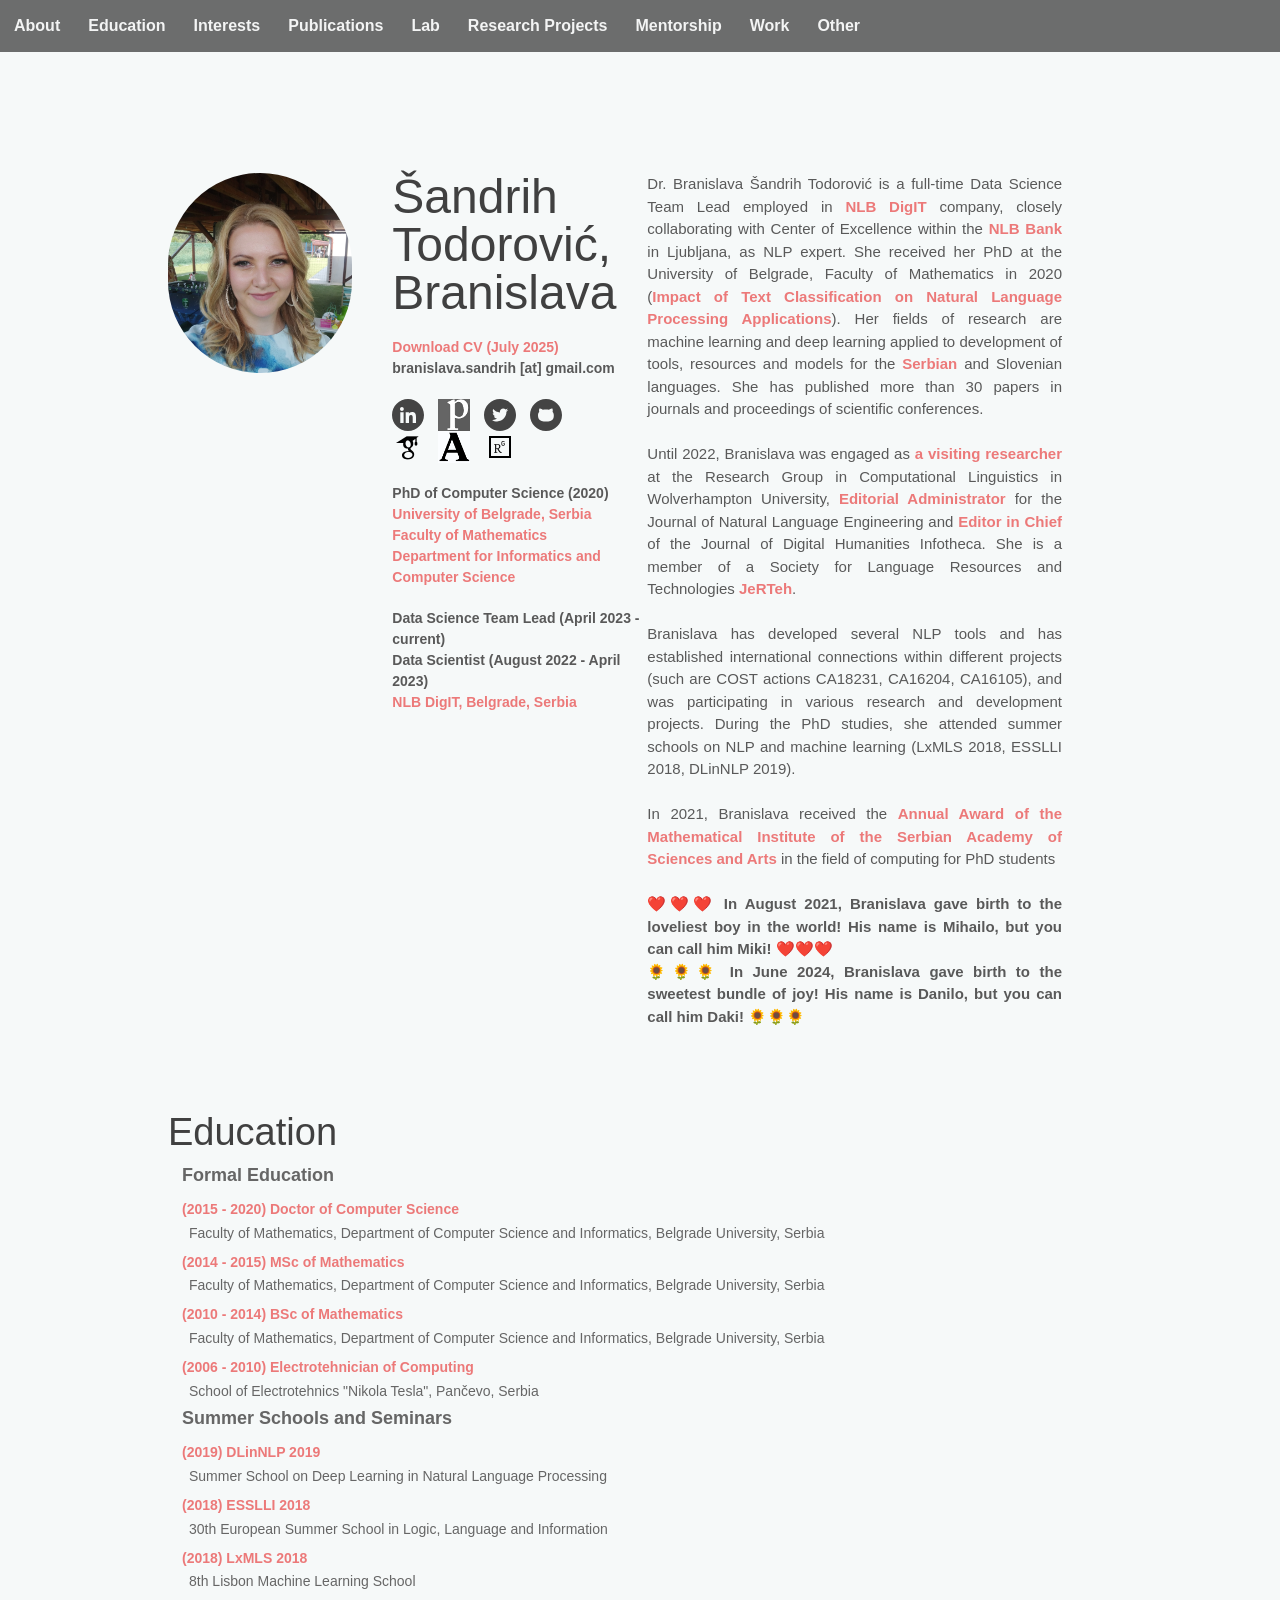
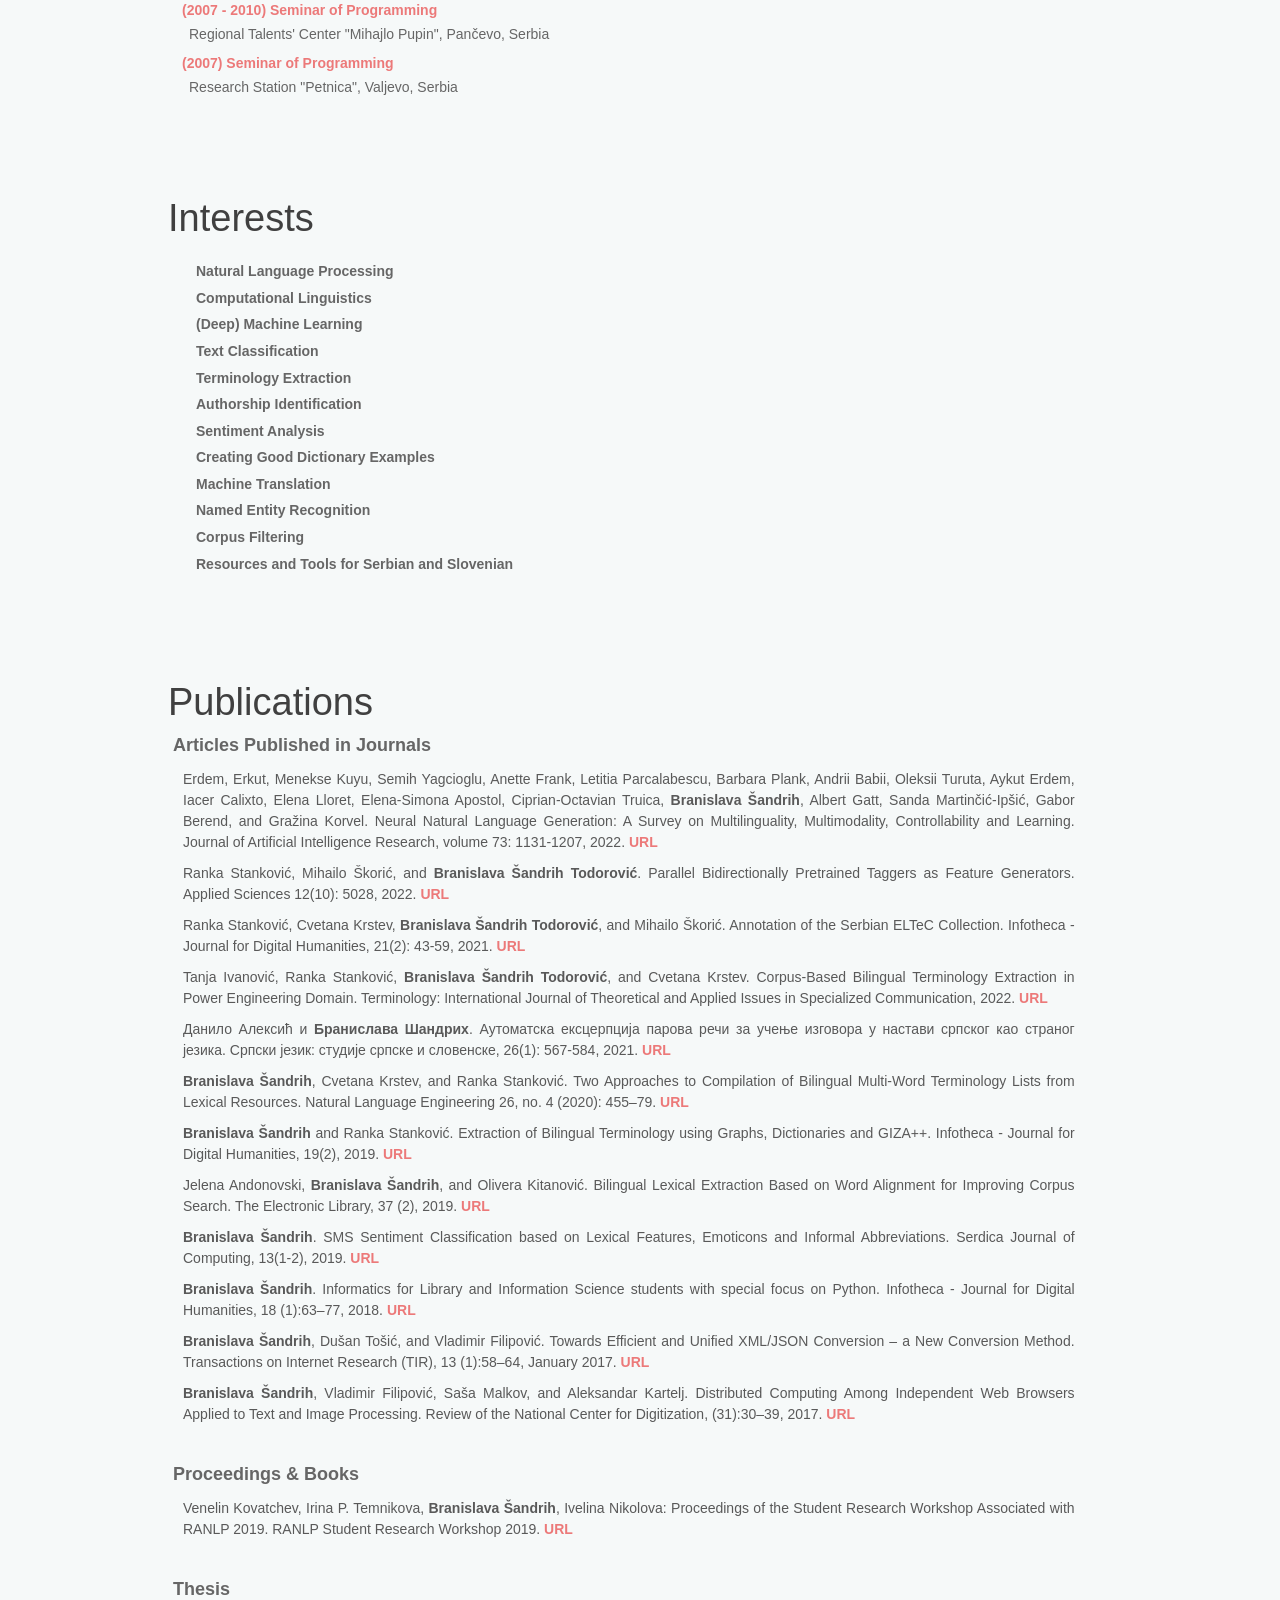
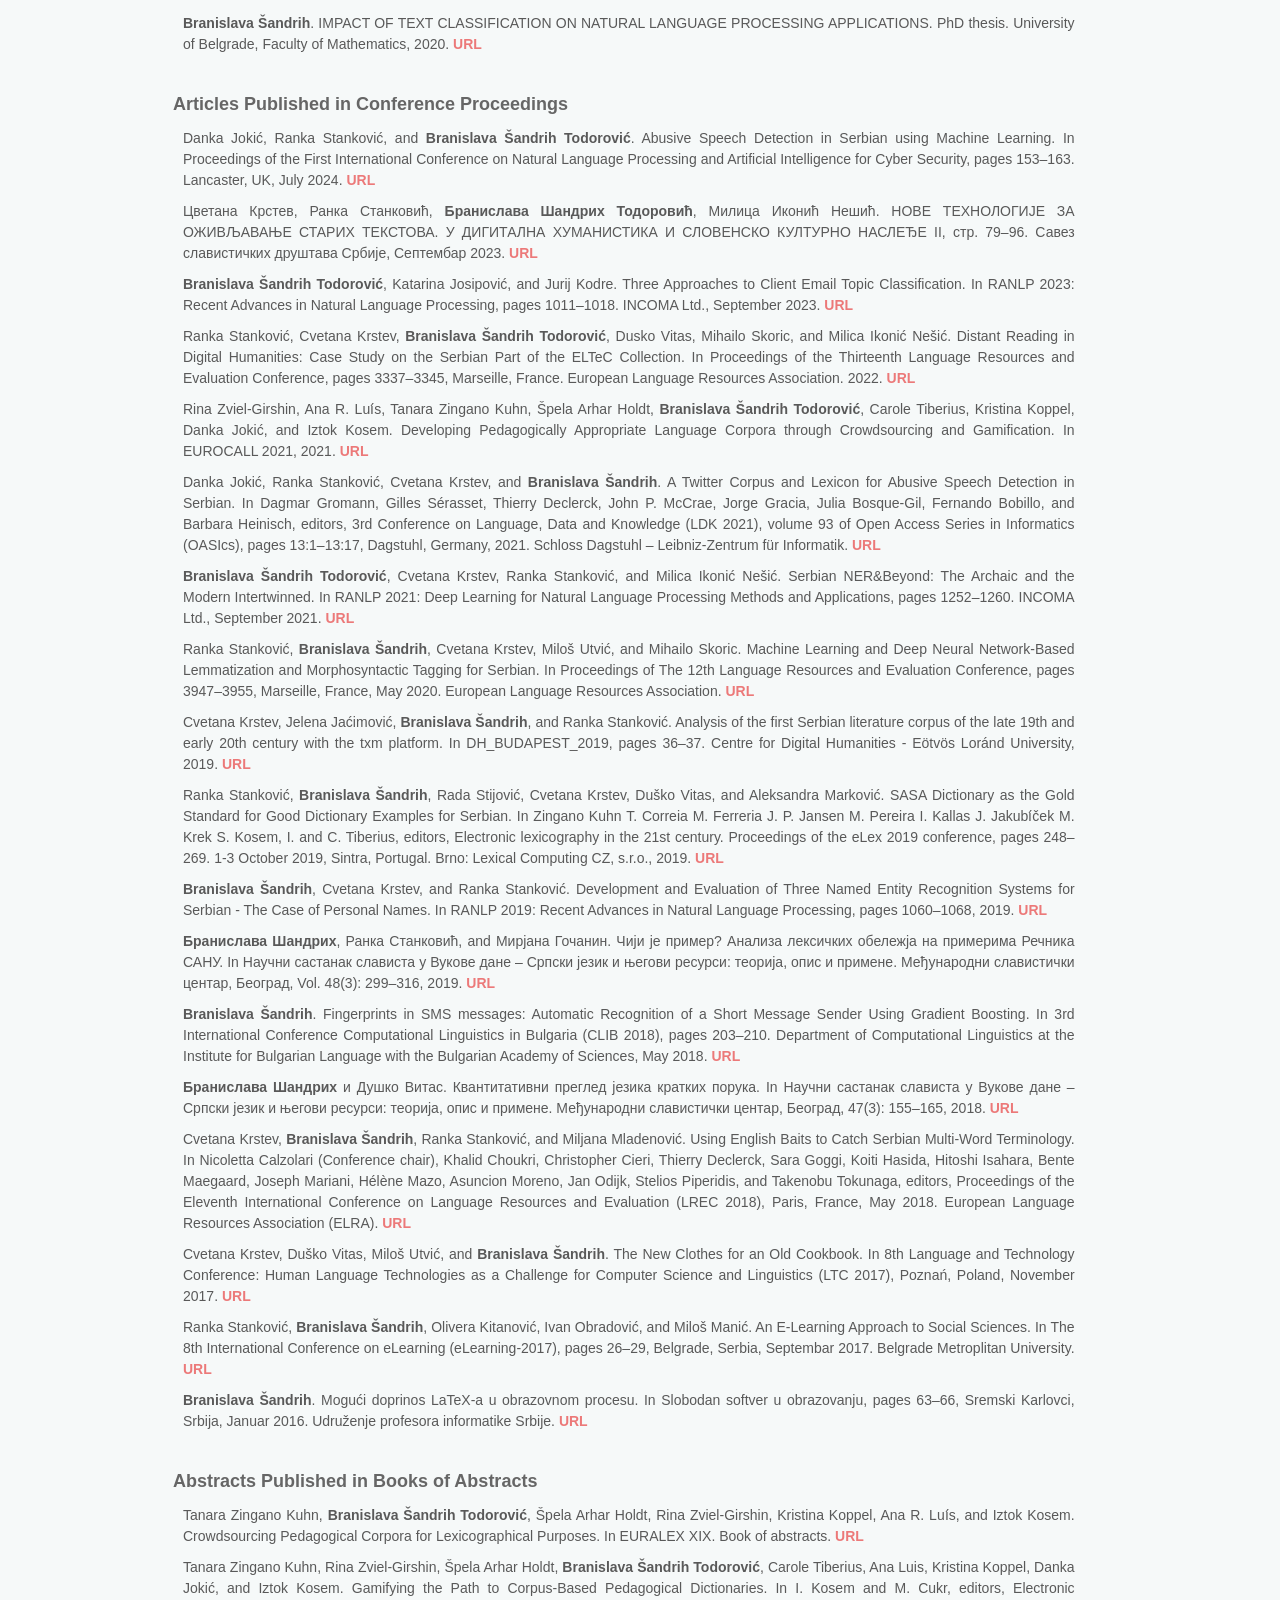
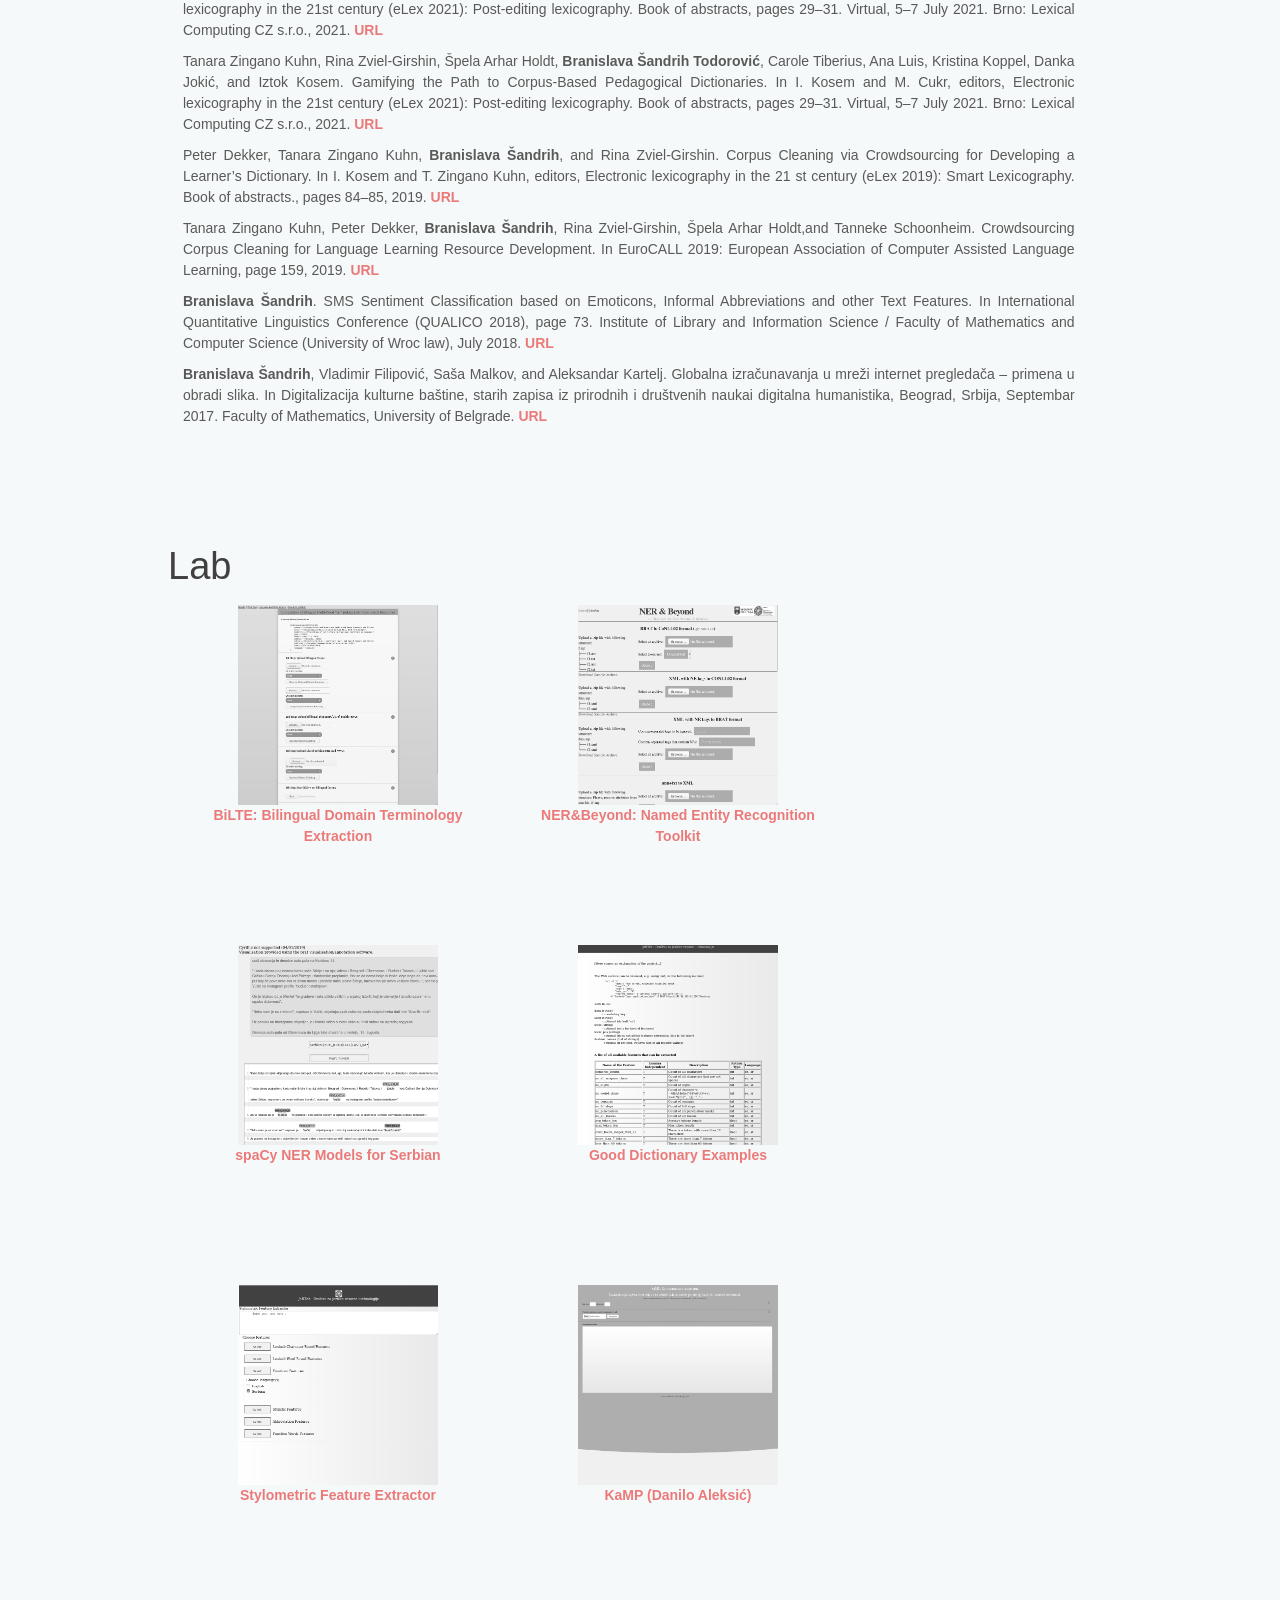
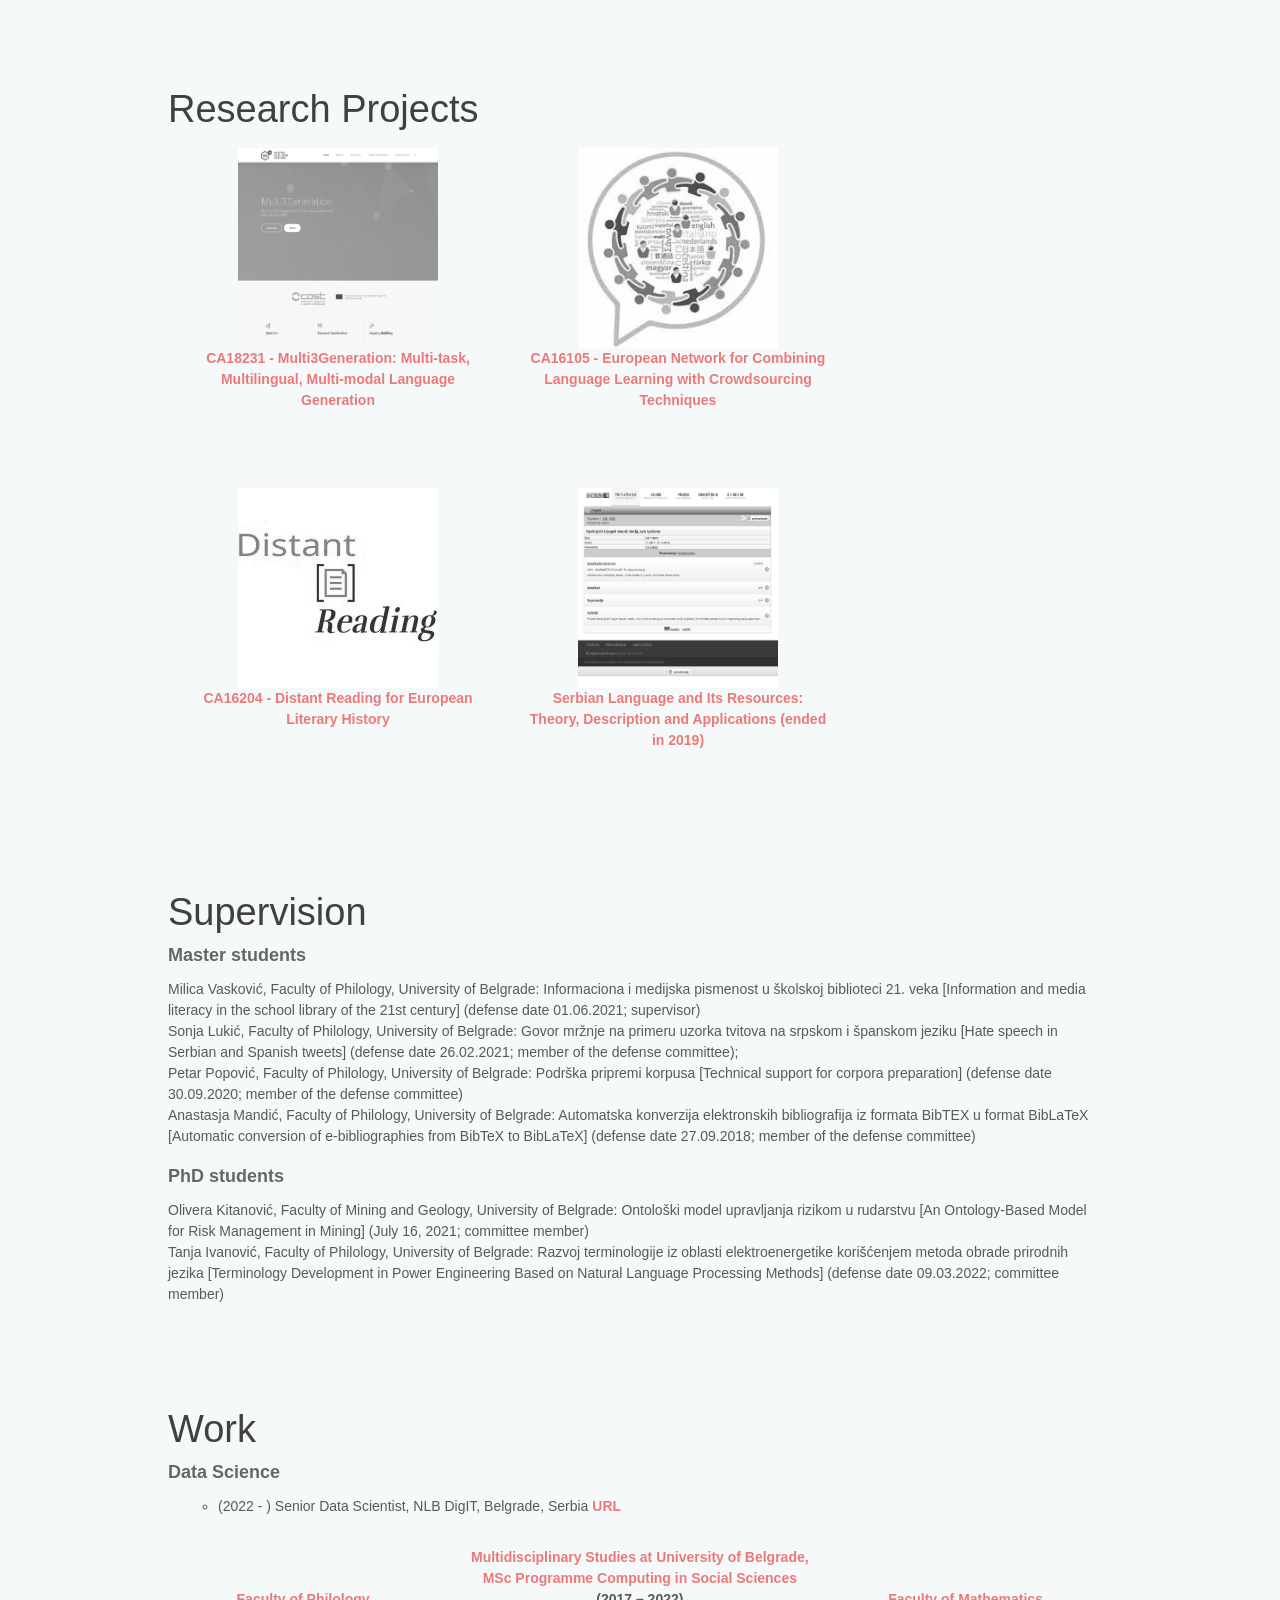
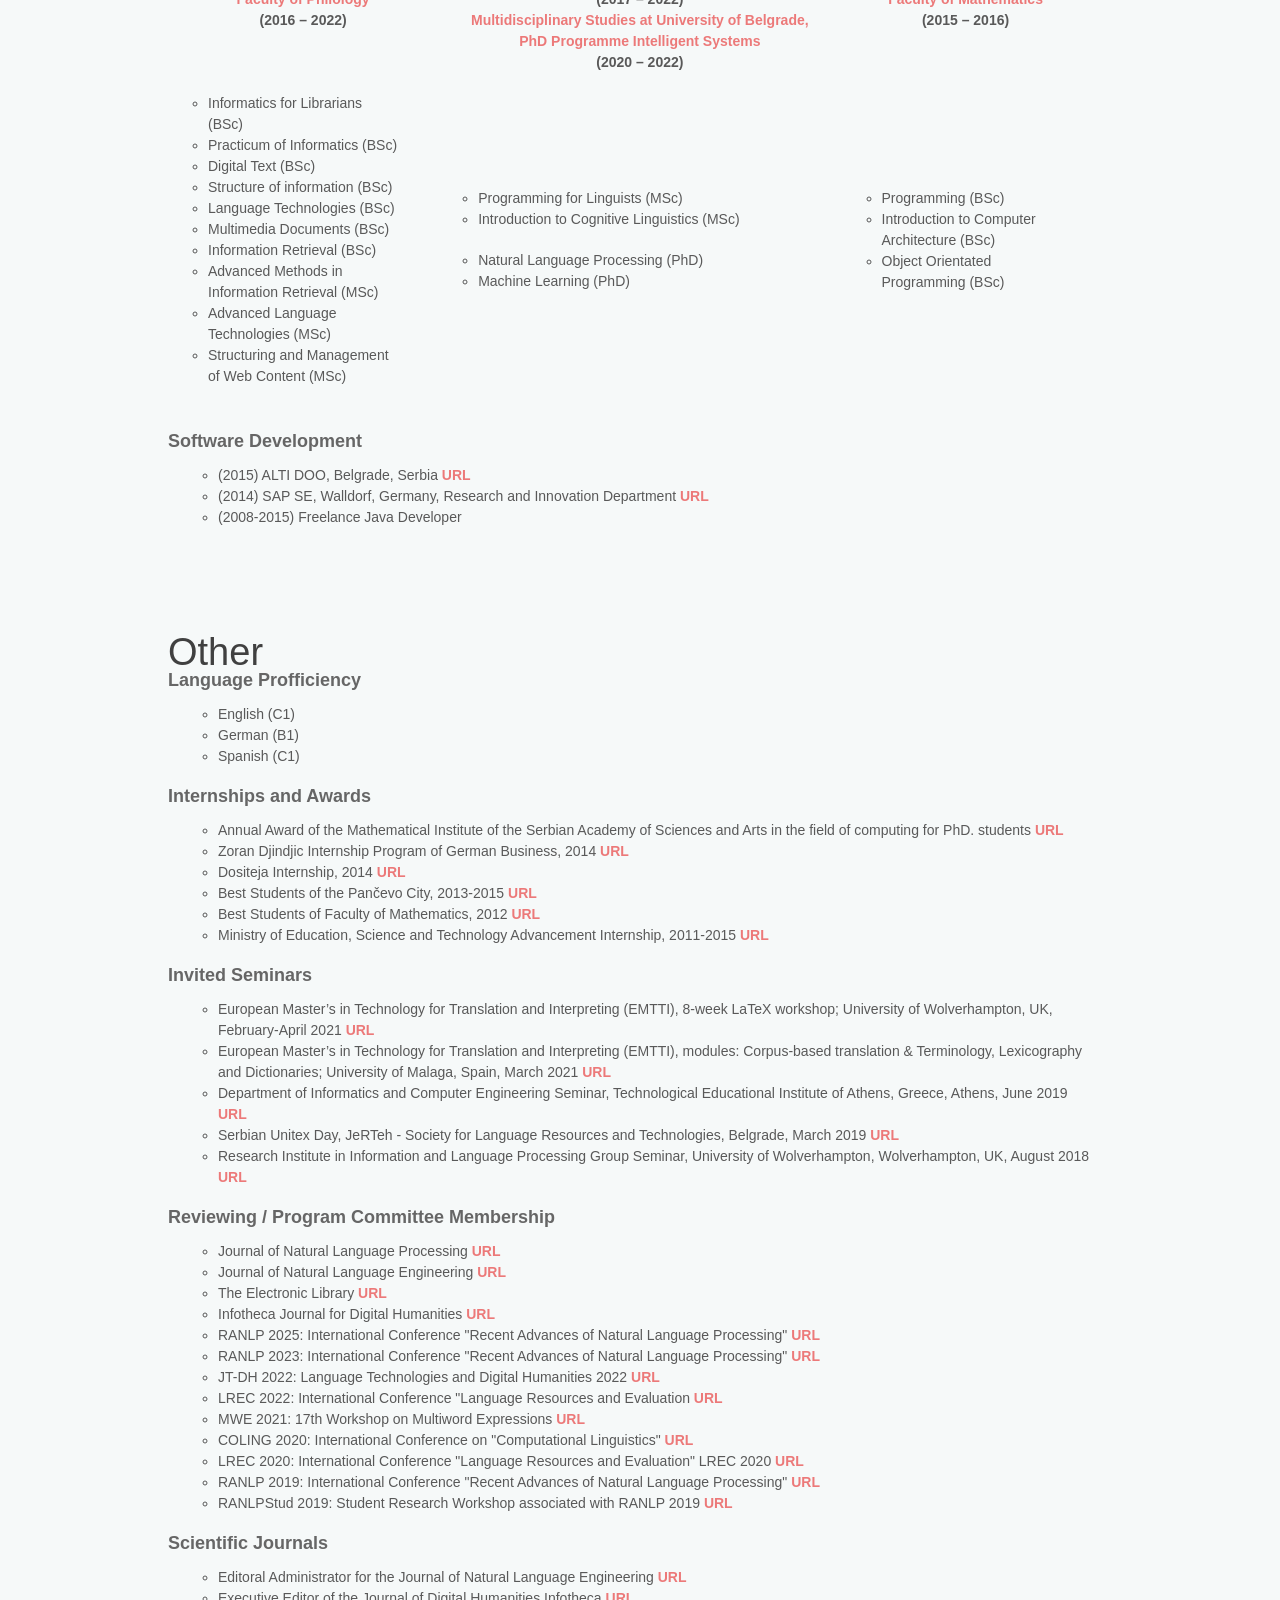
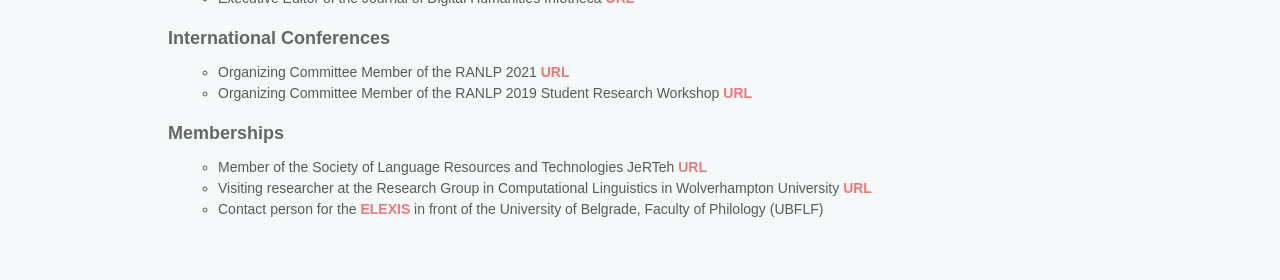
==== commit 373a4455: "updated publications" ====
--- a/index.html
+++ b/index.html
@@ -169,6 +169,10 @@
                 
                 <div class="publication">
                 Erdem, Erkut, Menekse Kuyu, Semih Yagcioglu, Anette Frank, Letitia Parcalabescu, Barbara Plank, Andrii Babii, Oleksii Turuta, Aykut Erdem, Iacer Calixto, Elena Lloret, Elena-Simona Apostol, Ciprian-Octavian Truica, <span class="em">Branislava Šandrih</span>, Albert Gatt, Sanda Martinčić-Ipšić, Gabor Berend, and Gražina Korvel. Neural Natural Language Generation: A Survey on Multilinguality, Multimodality, Controllability and Learning. Journal of Artificial Intelligence Research, volume 73: 1131-1207, 2022. <a href="https://jair.org/index.php/jair/article/view/12918" target="_blank">URL</a>
+                </div>
+
+				<div class="publication">
+                Ranka Stanković, Mihailo Škorić, and <span class="em">Branislava Šandrih Todorović</span>. Parallel Bidirectionally Pretrained Taggers as Feature Generators. Applied Sciences 12(10): 5028, 2022. <a href="https://doi.org/10.3390/app12105028" target="_blank">URL</a>
                 </div>
                 
                 <div class="publication">
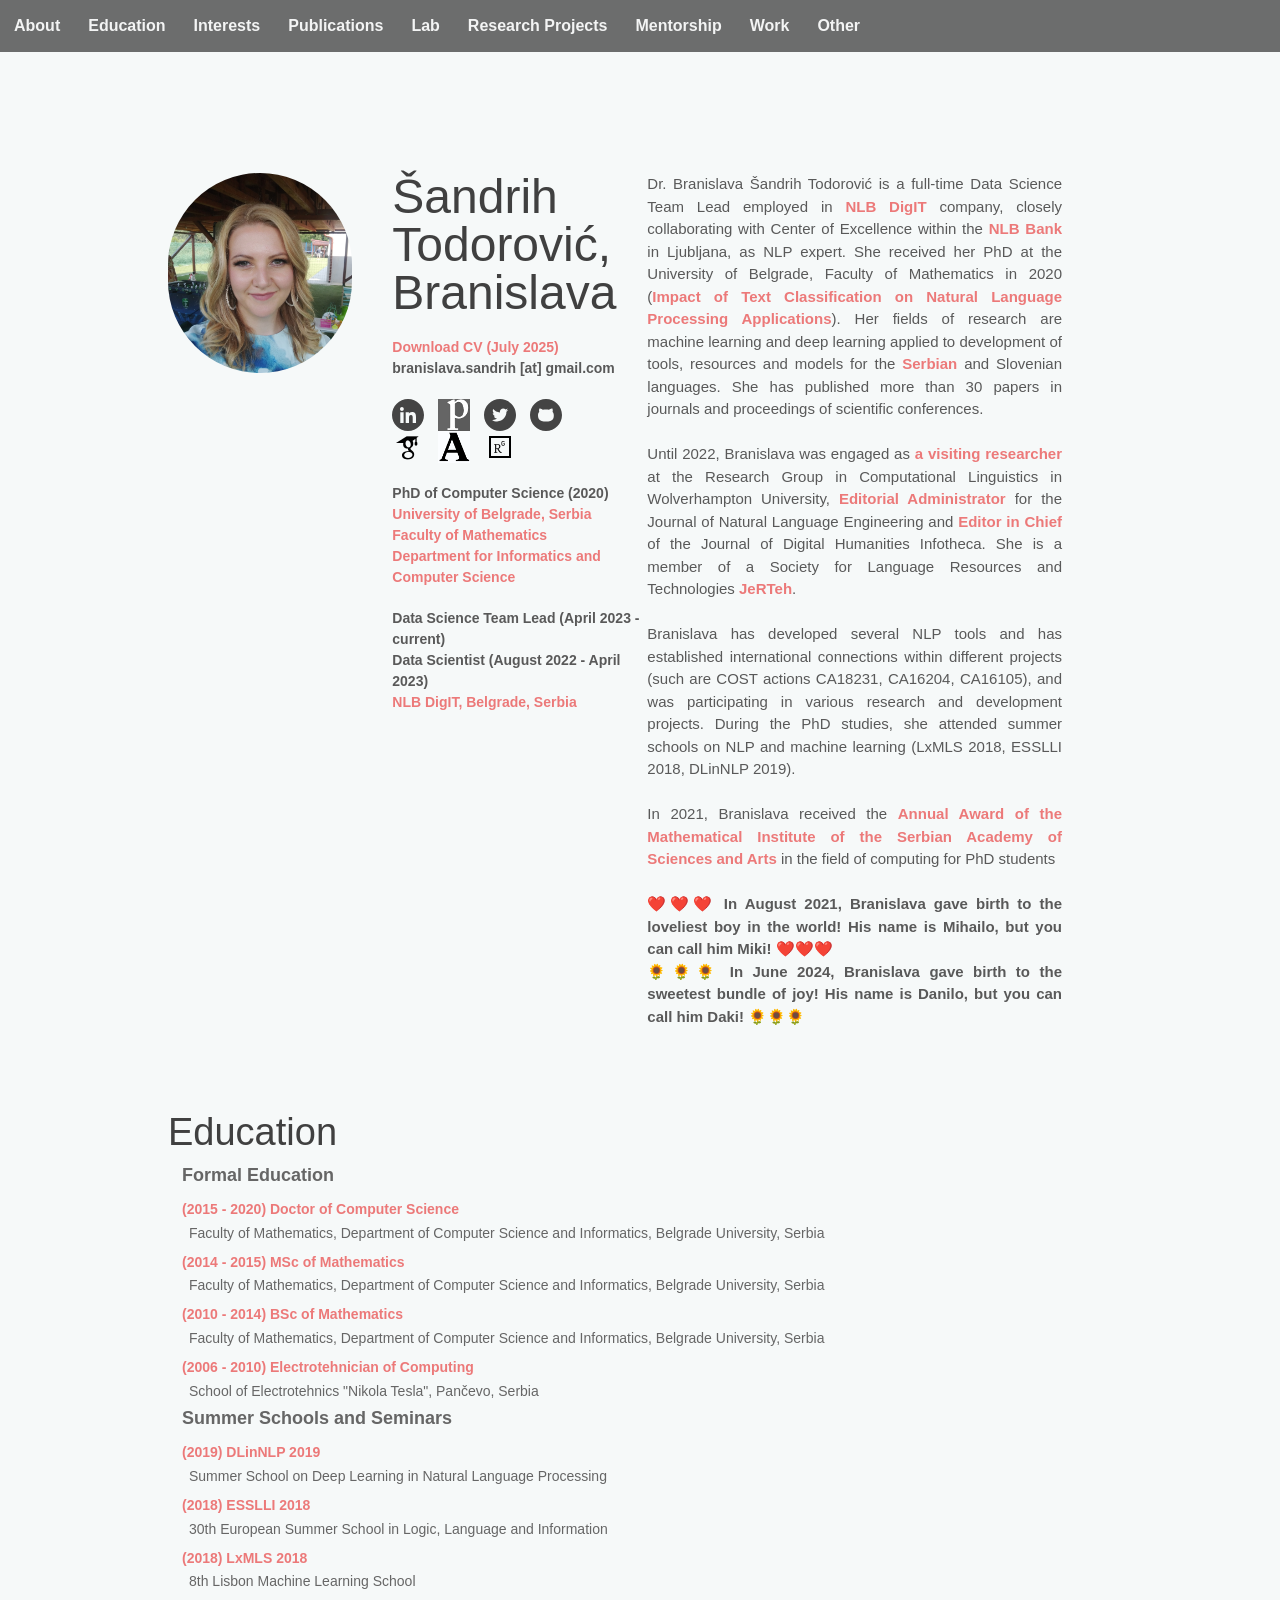
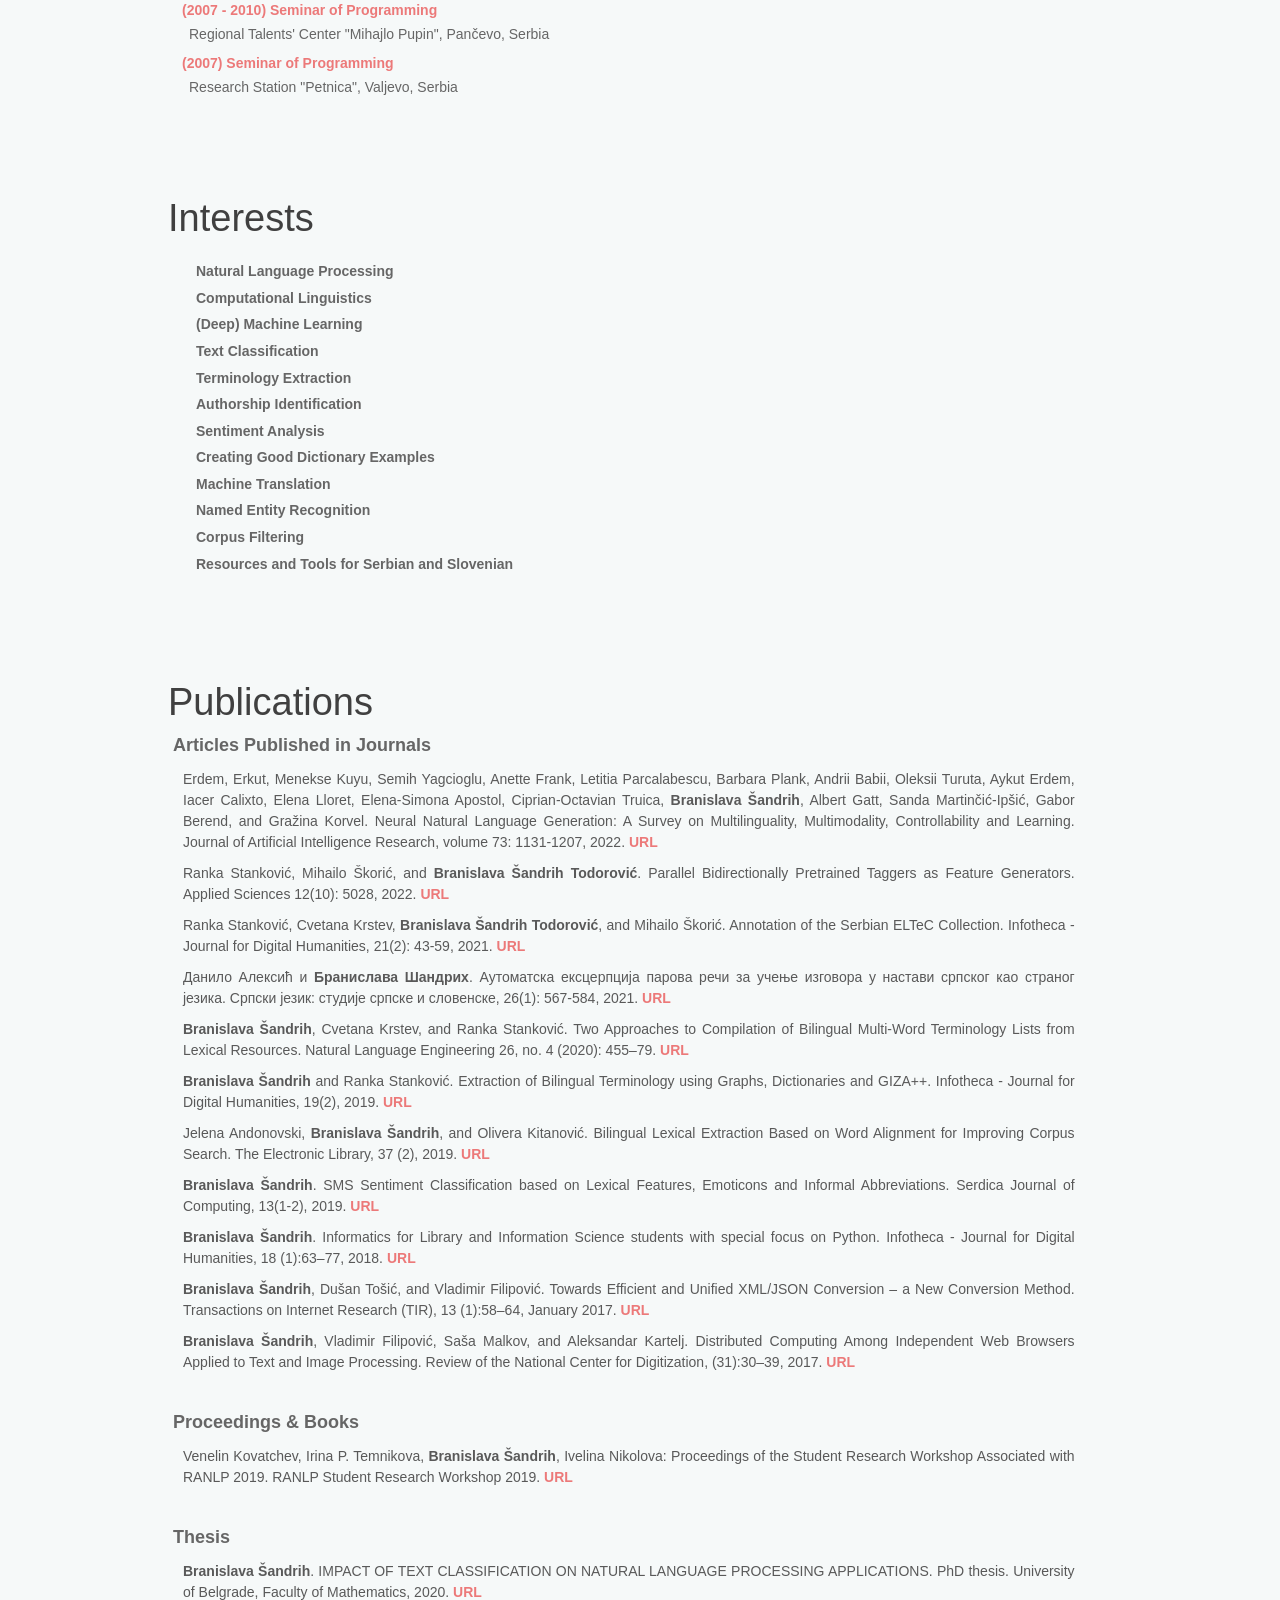
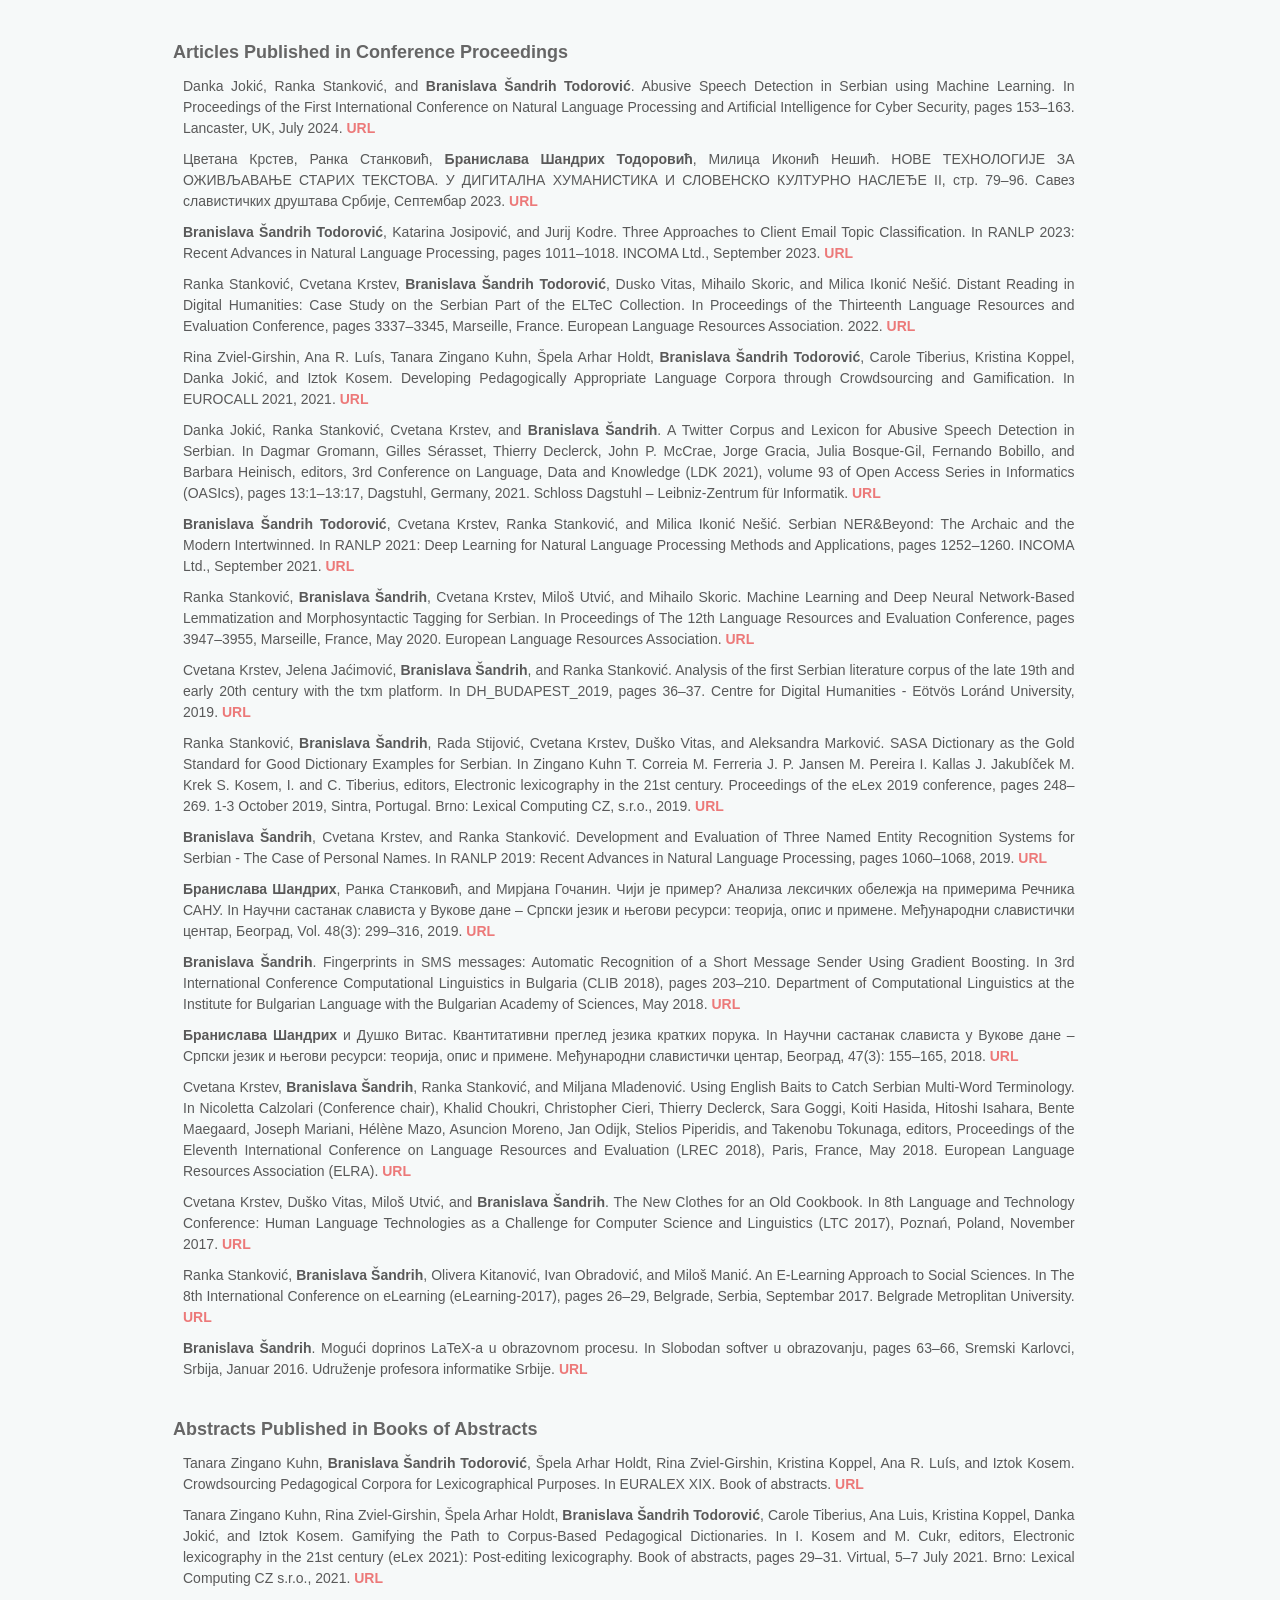
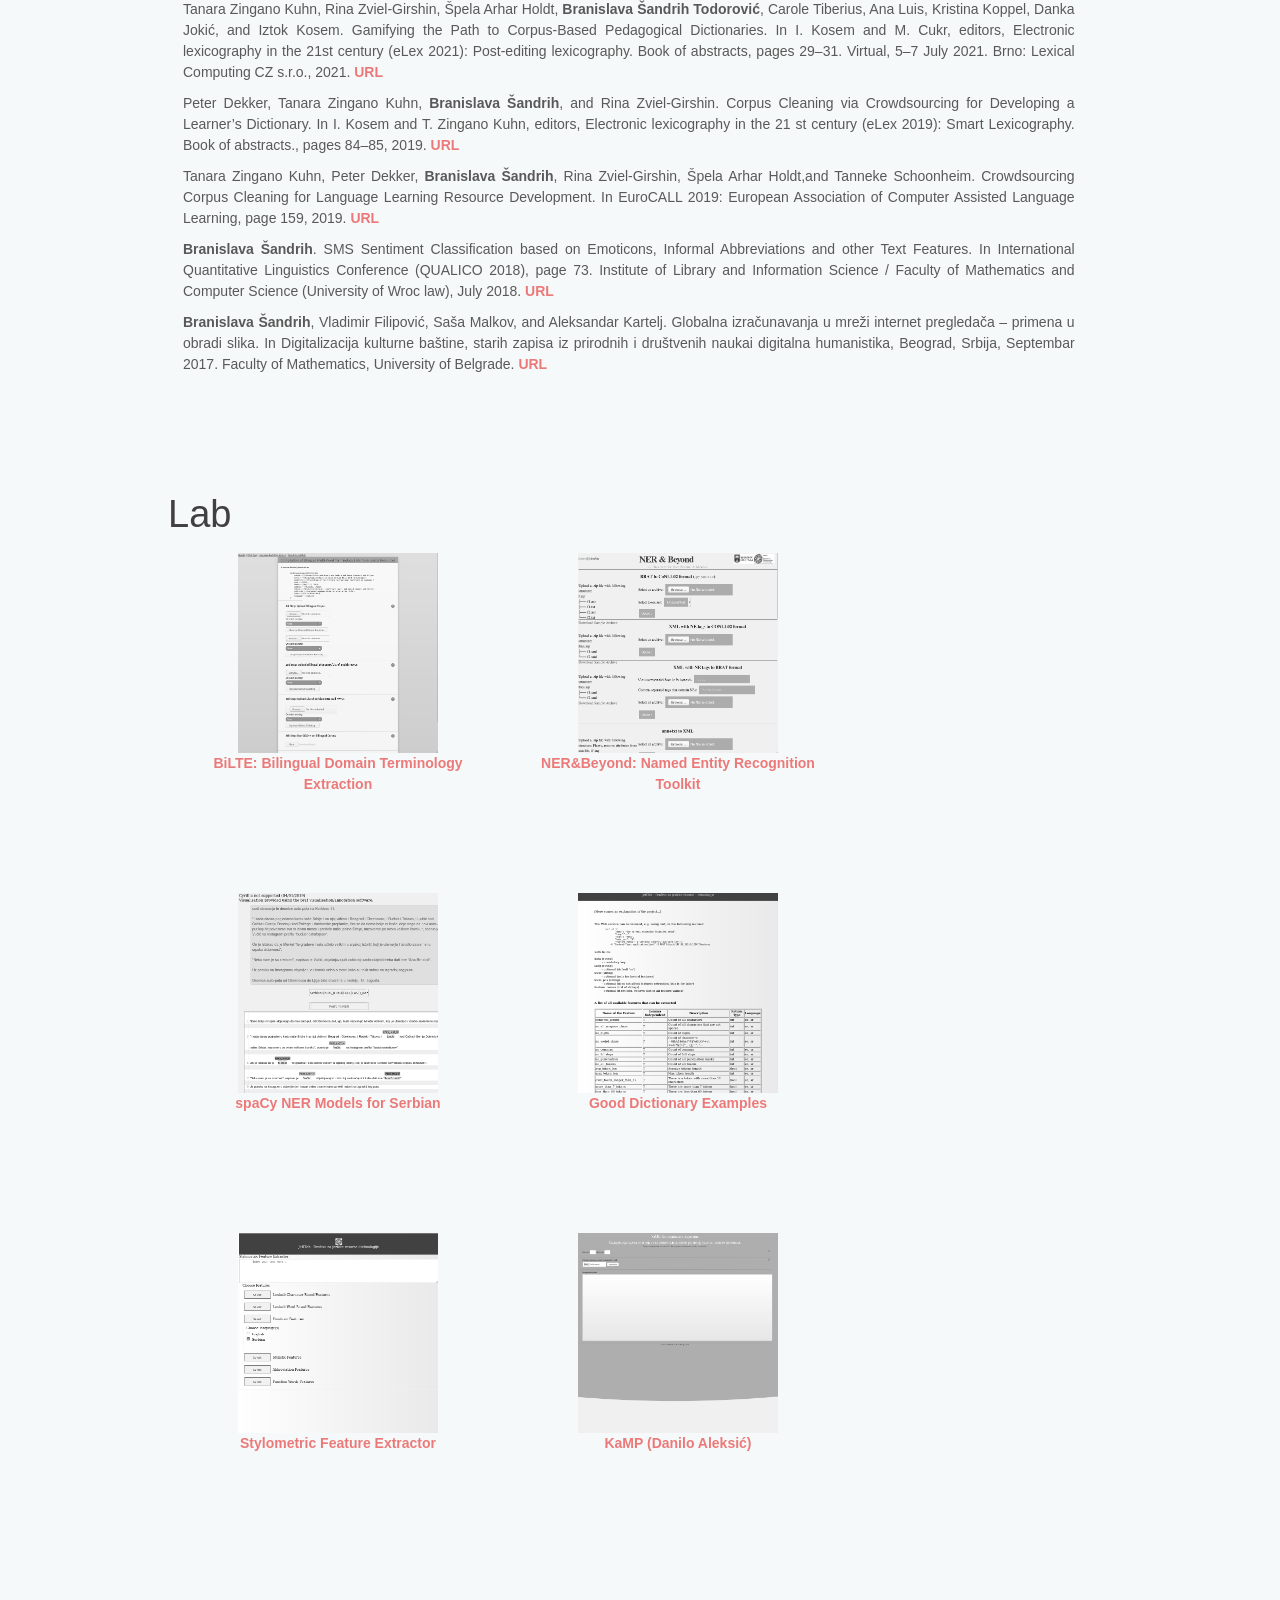
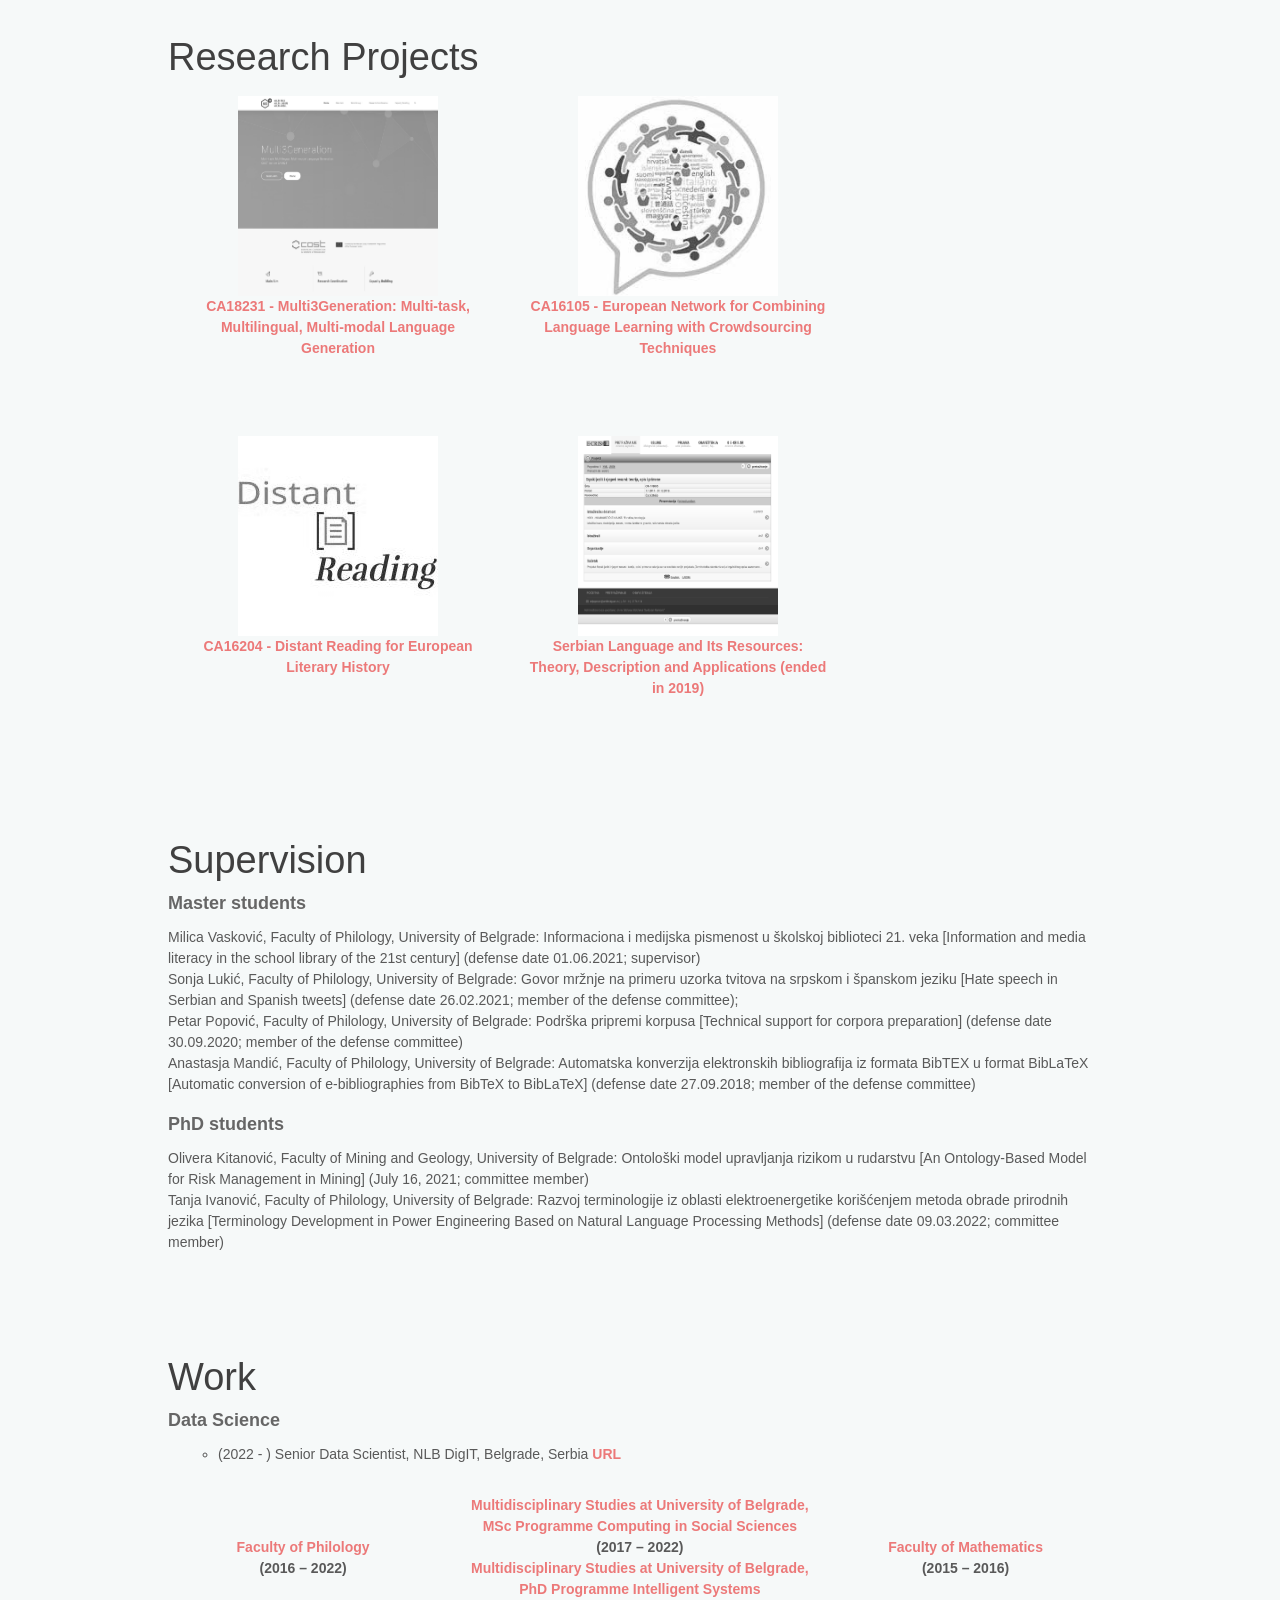
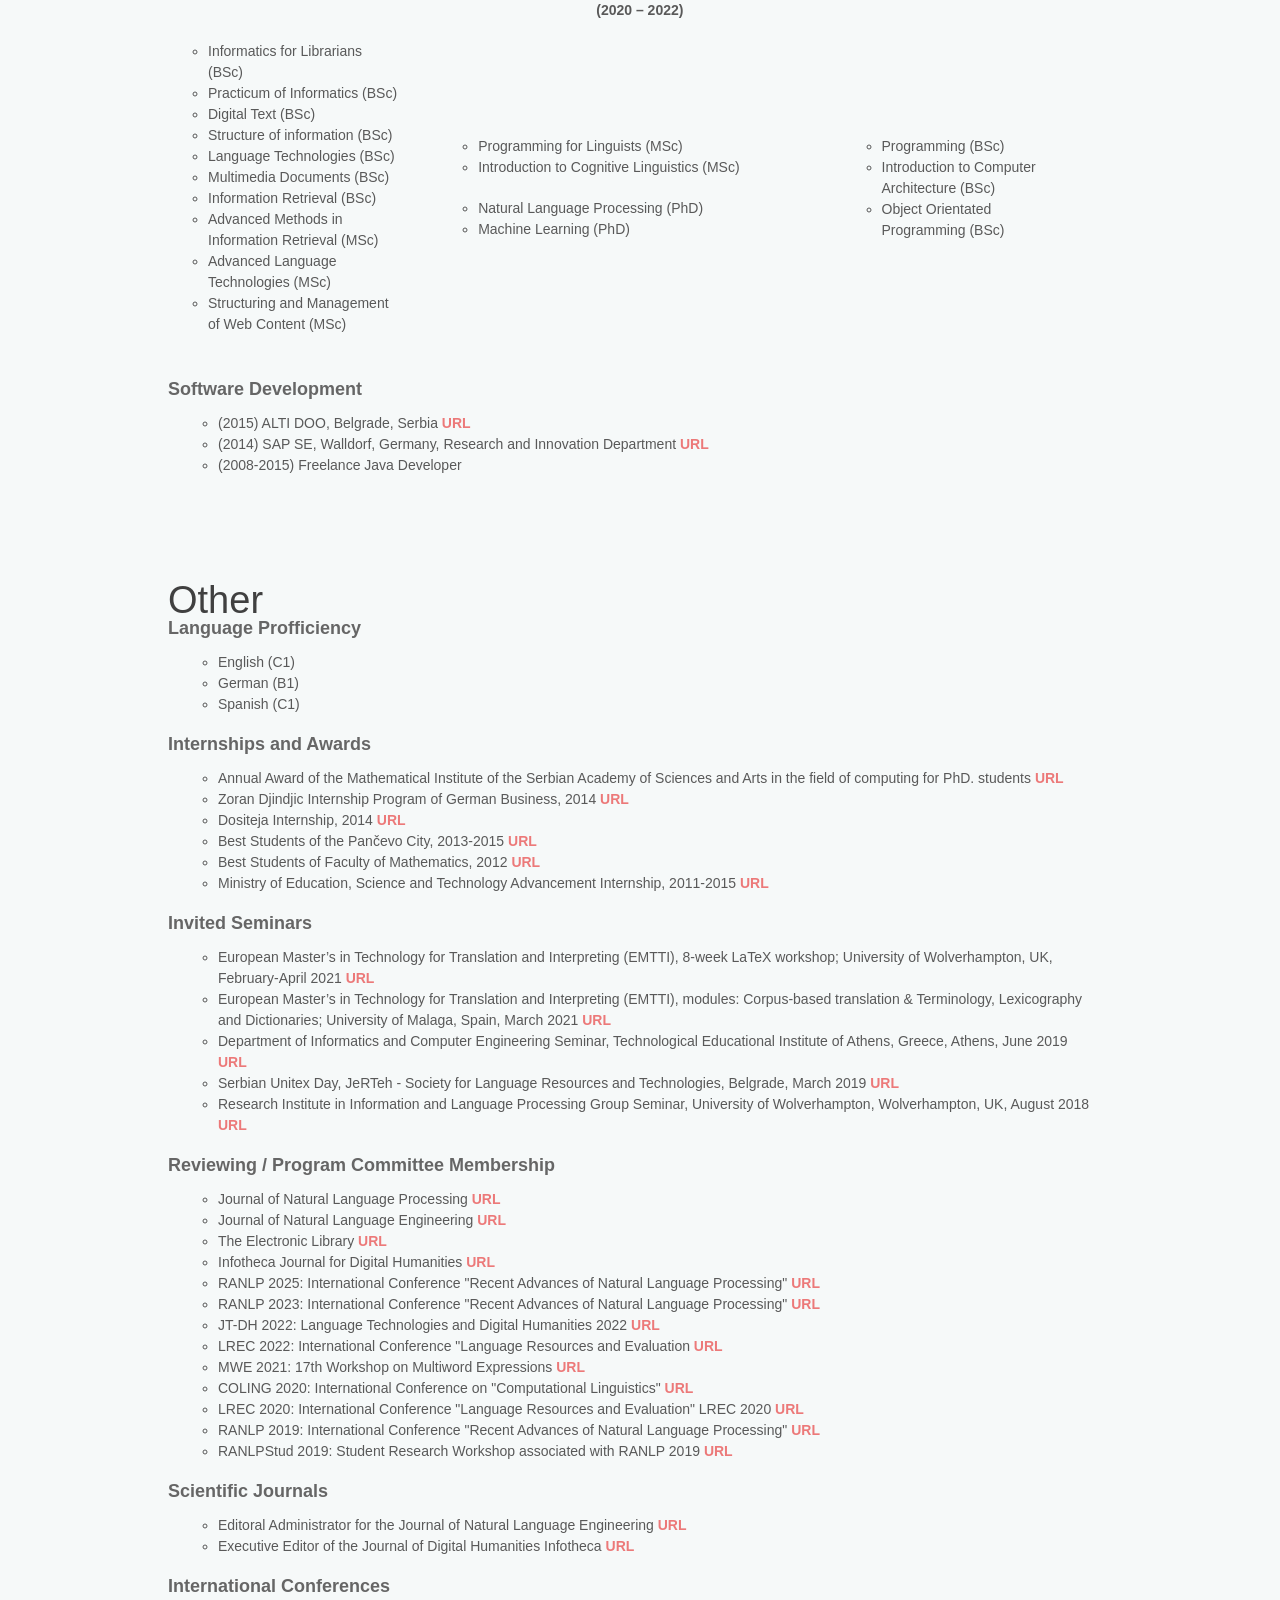
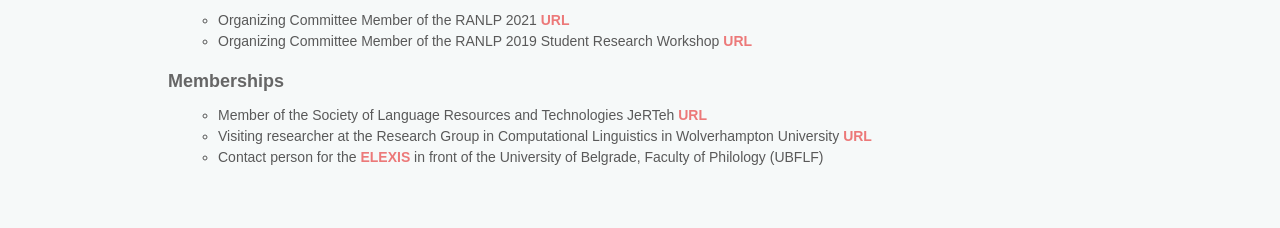
==== commit 6df5bcd7: "publications reorder" ====
--- a/index.html
+++ b/index.html
@@ -174,13 +174,9 @@
 				<div class="publication">
                 Ranka Stanković, Mihailo Škorić, and <span class="em">Branislava Šandrih Todorović</span>. Parallel Bidirectionally Pretrained Taggers as Feature Generators. Applied Sciences 12(10): 5028, 2022. <a href="https://doi.org/10.3390/app12105028" target="_blank">URL</a>
                 </div>
-                
-                <div class="publication">
+				
+				<div class="publication">
                 Ranka Stanković, Cvetana Krstev, <span class="em">Branislava Šandrih Todorović</span>, and Mihailo Škorić. Annotation of the Serbian ELTeC Collection. Infotheca - Journal for Digital Humanities, 21(2): 43-59, 2021. <a href="https://doi.org/10.18485/infotheca.2021.21.2.3" target="_blank">URL</a>
-                </div>
-                
-                <div class="publication">
-                Tanja Ivanović, Ranka Stanković, <span class="em">Branislava Šandrih Todorović</span>, and Cvetana Krstev. Corpus-Based Bilingual Terminology Extraction in Power Engineering Domain. Terminology: International Journal of Theoretical and Applied Issues in Specialized Communication, 2022. <a href="https://www.doi.org/10.1075/term.20038.iva" target="_blank">URL</a>
                 </div>
                 
                 <div class="publication">
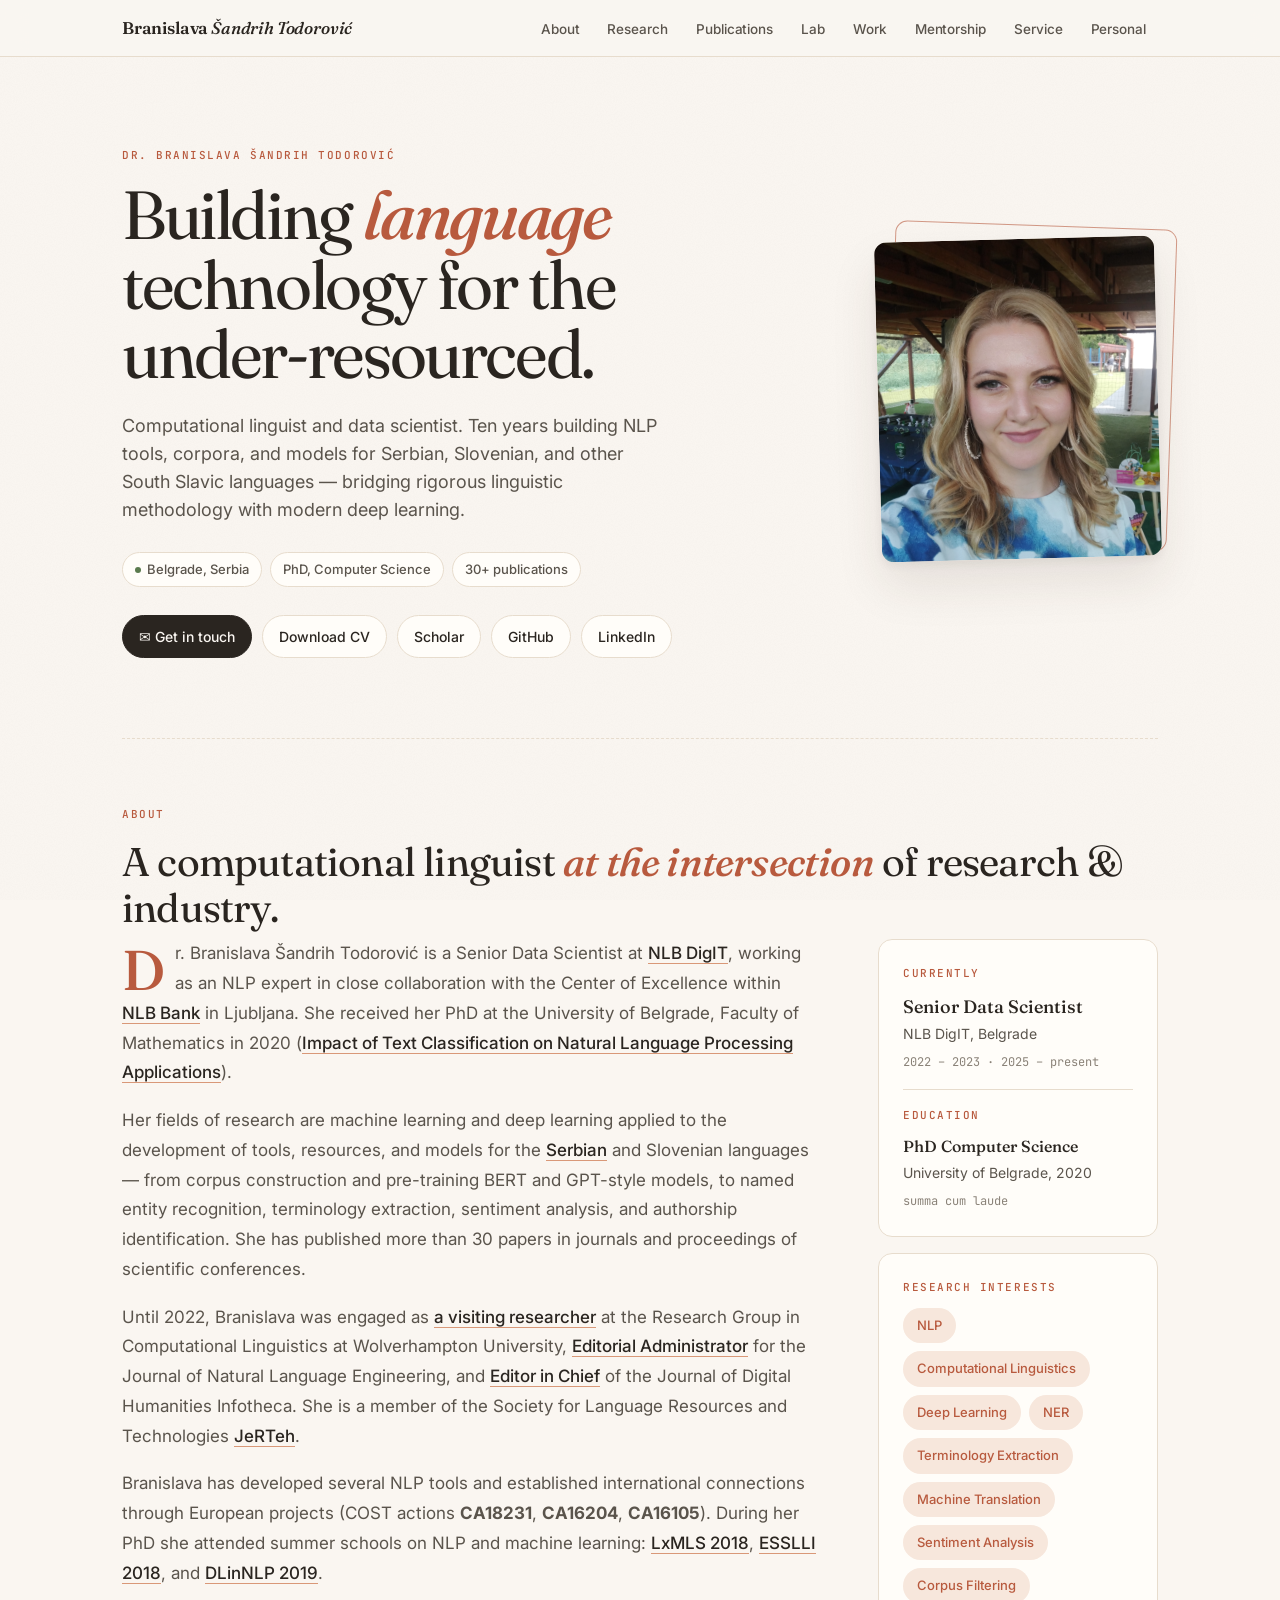
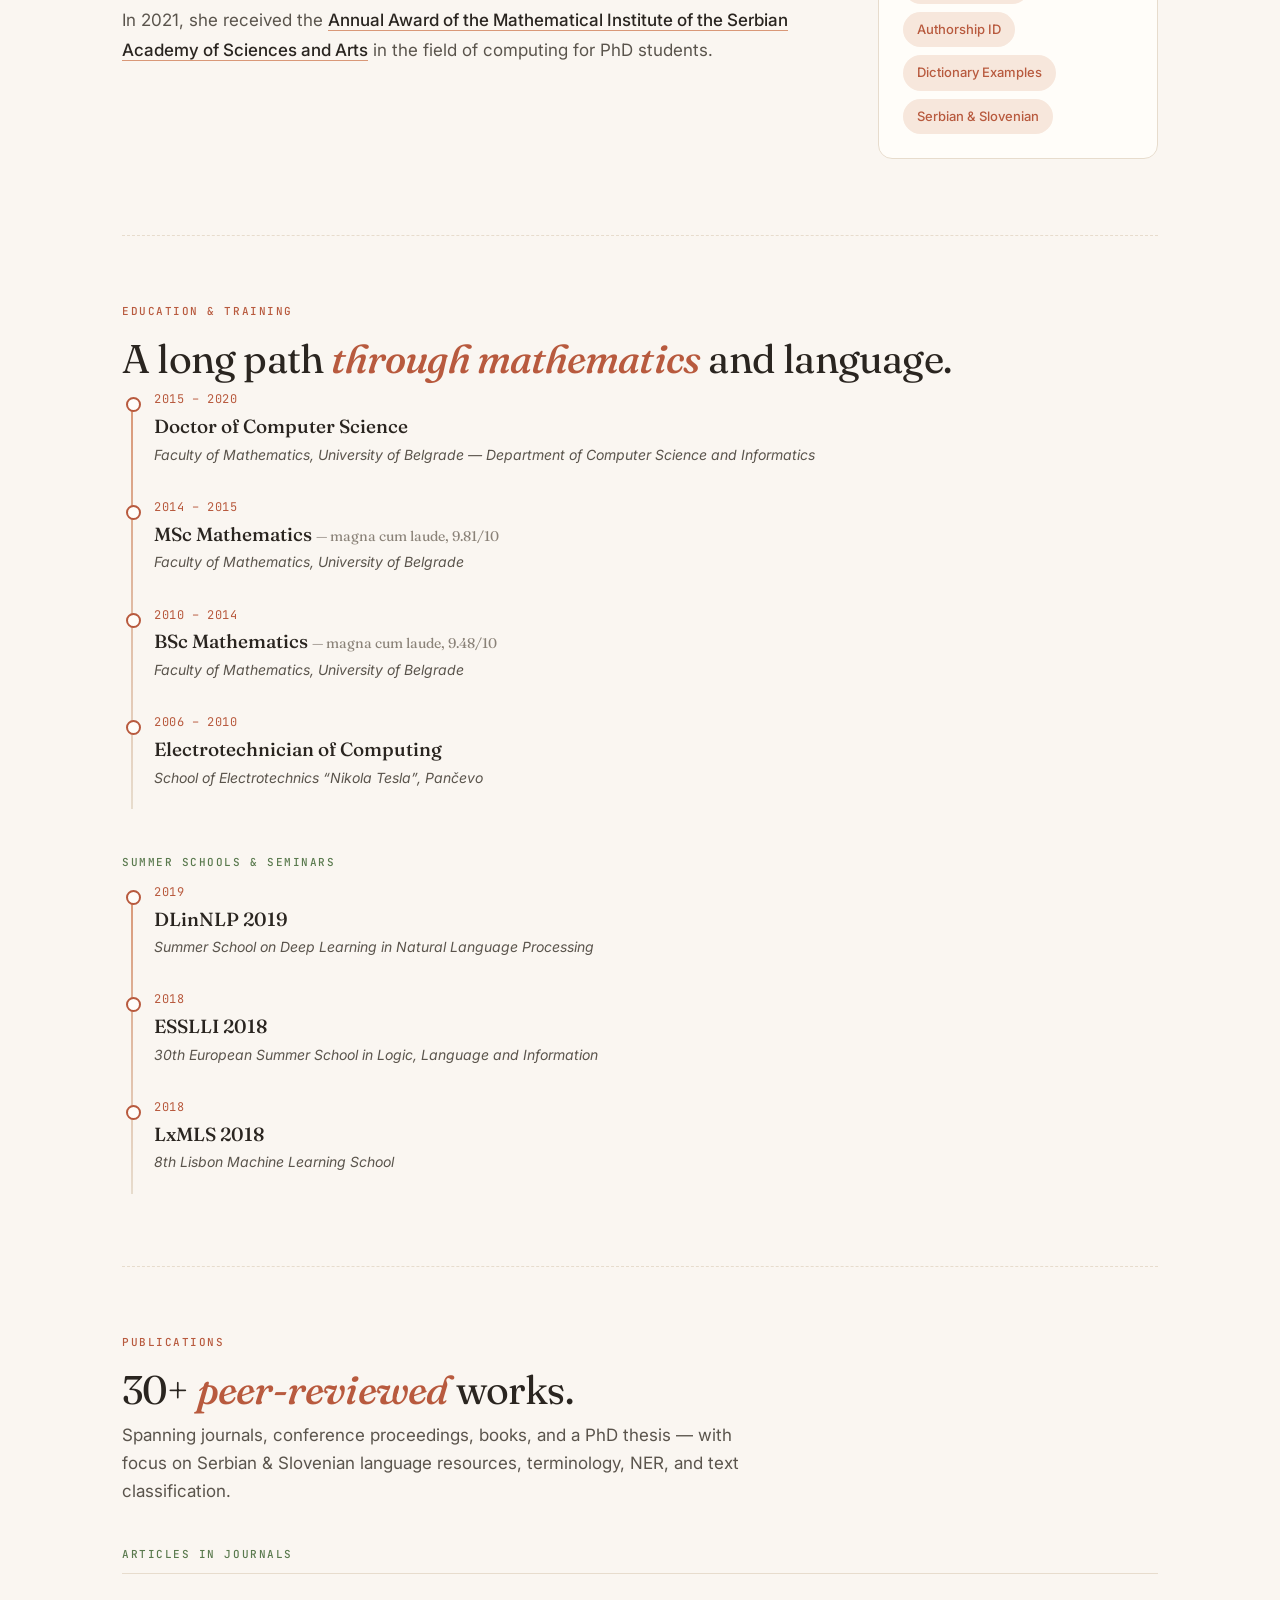
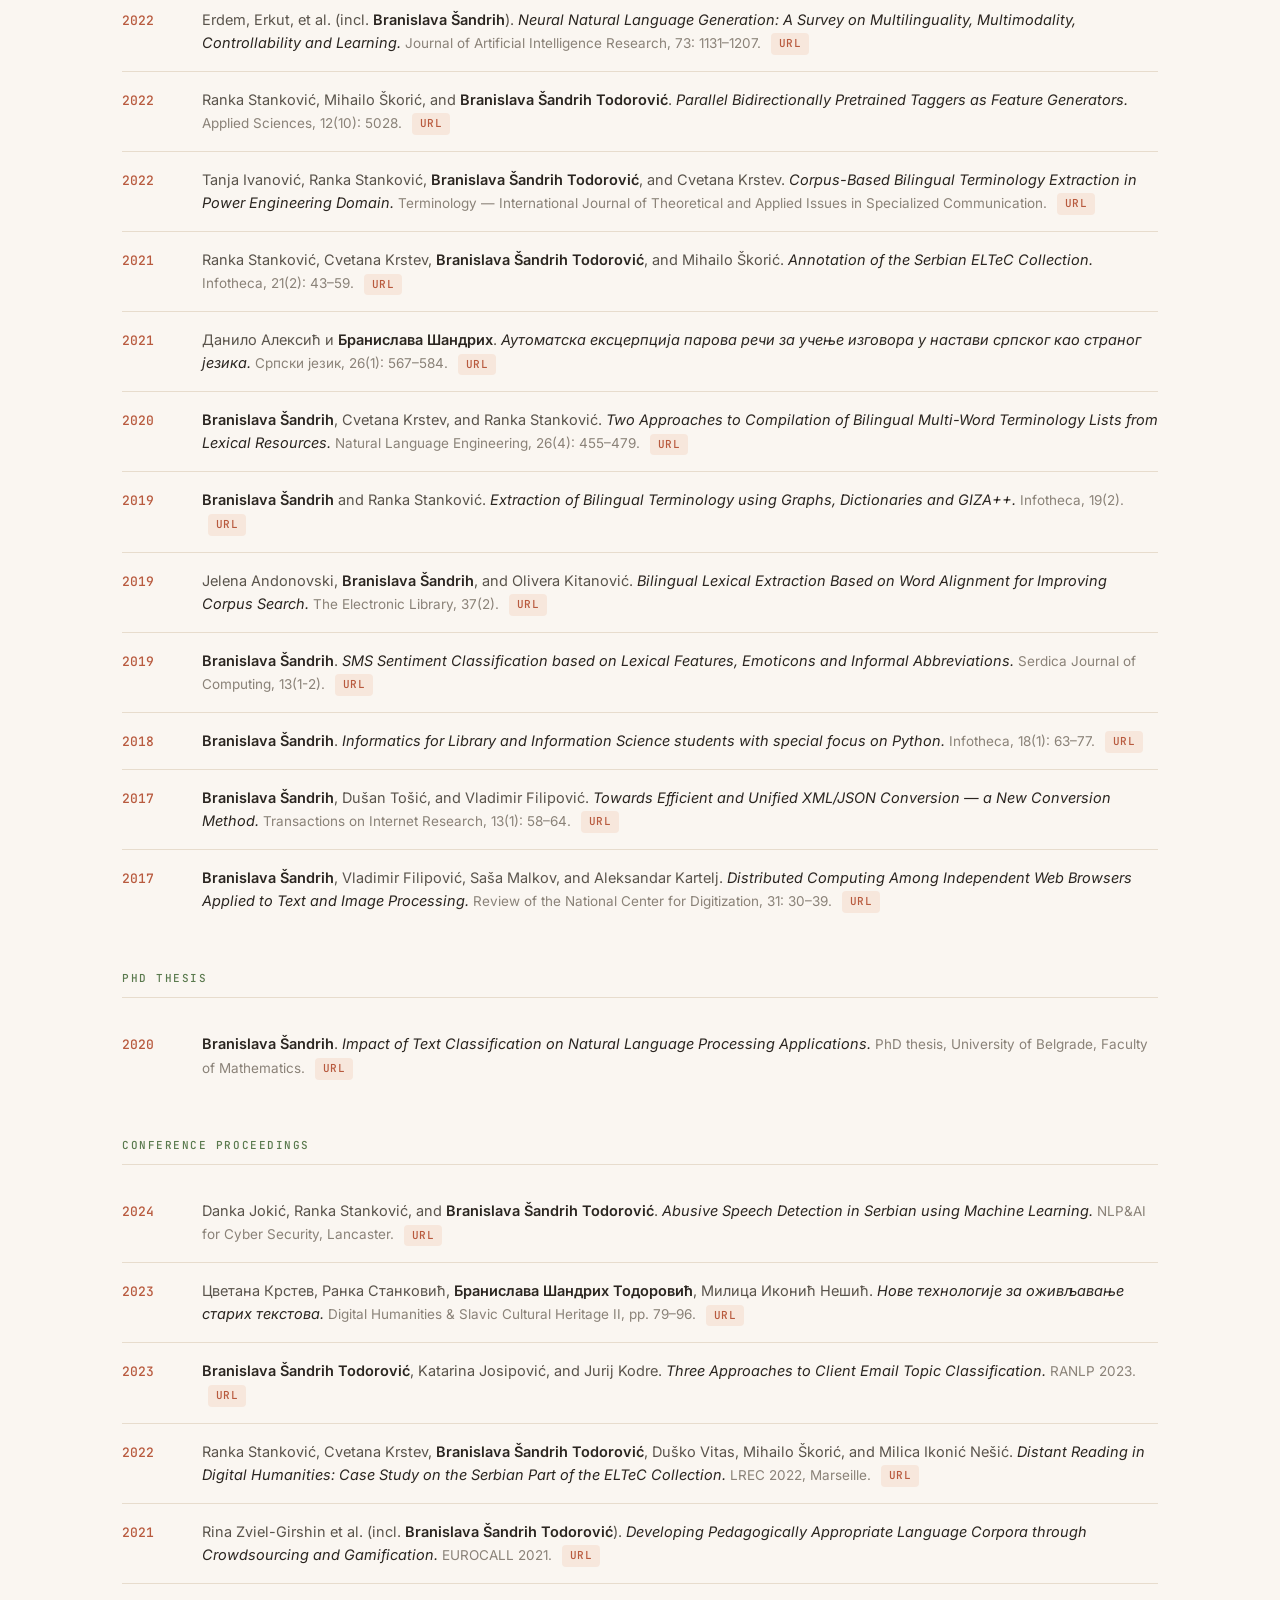
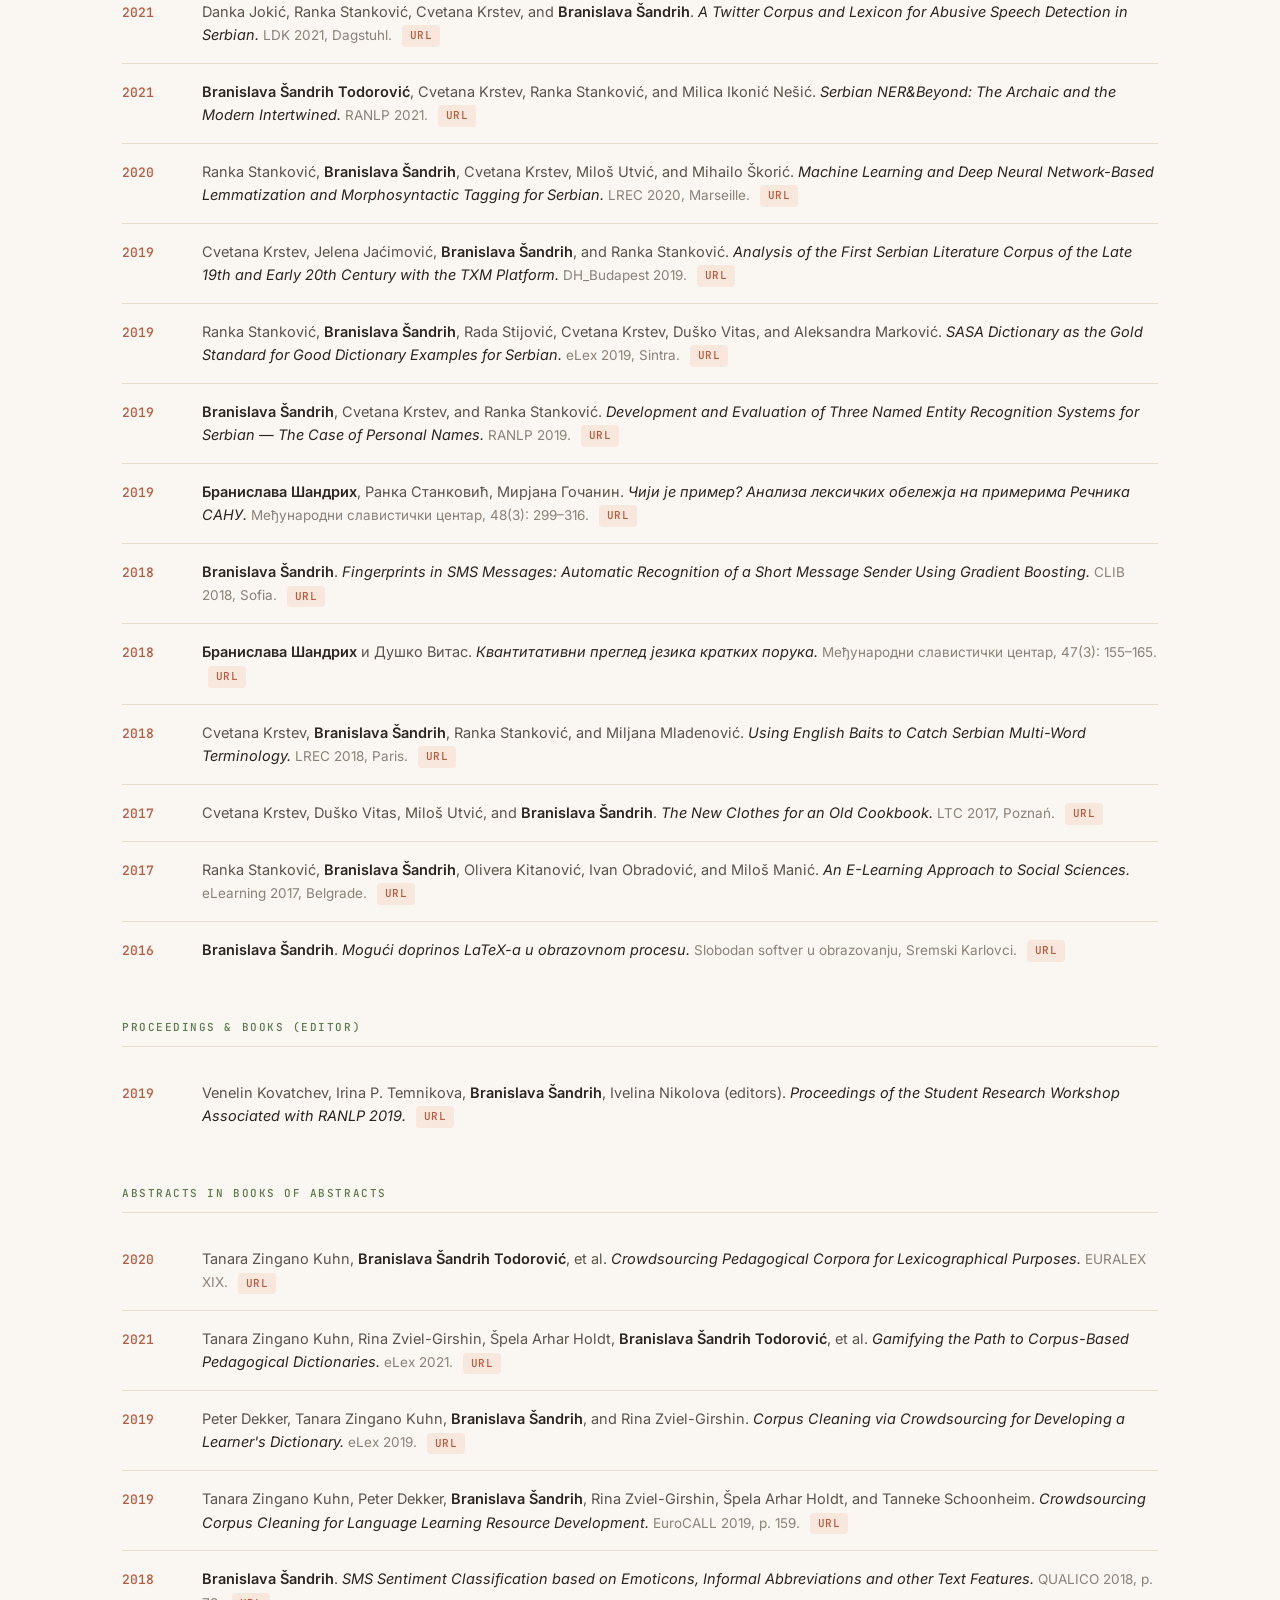
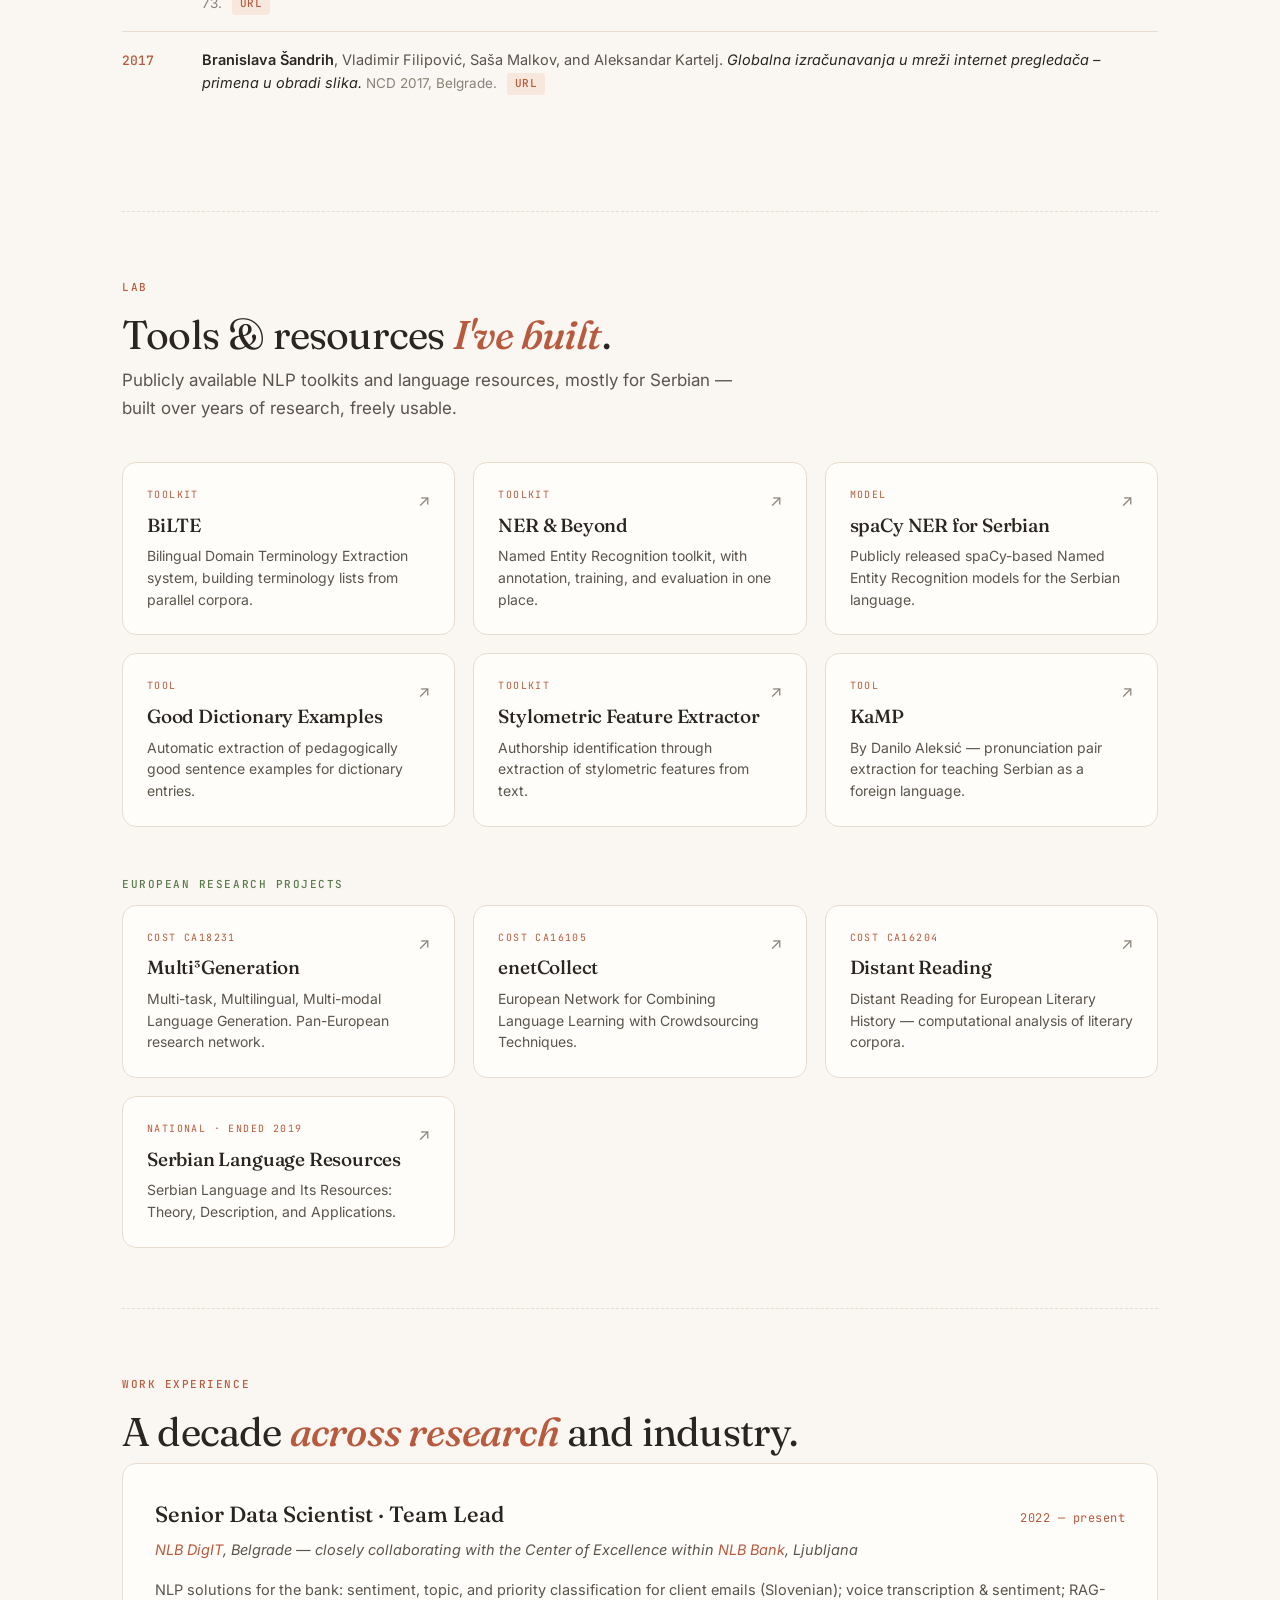
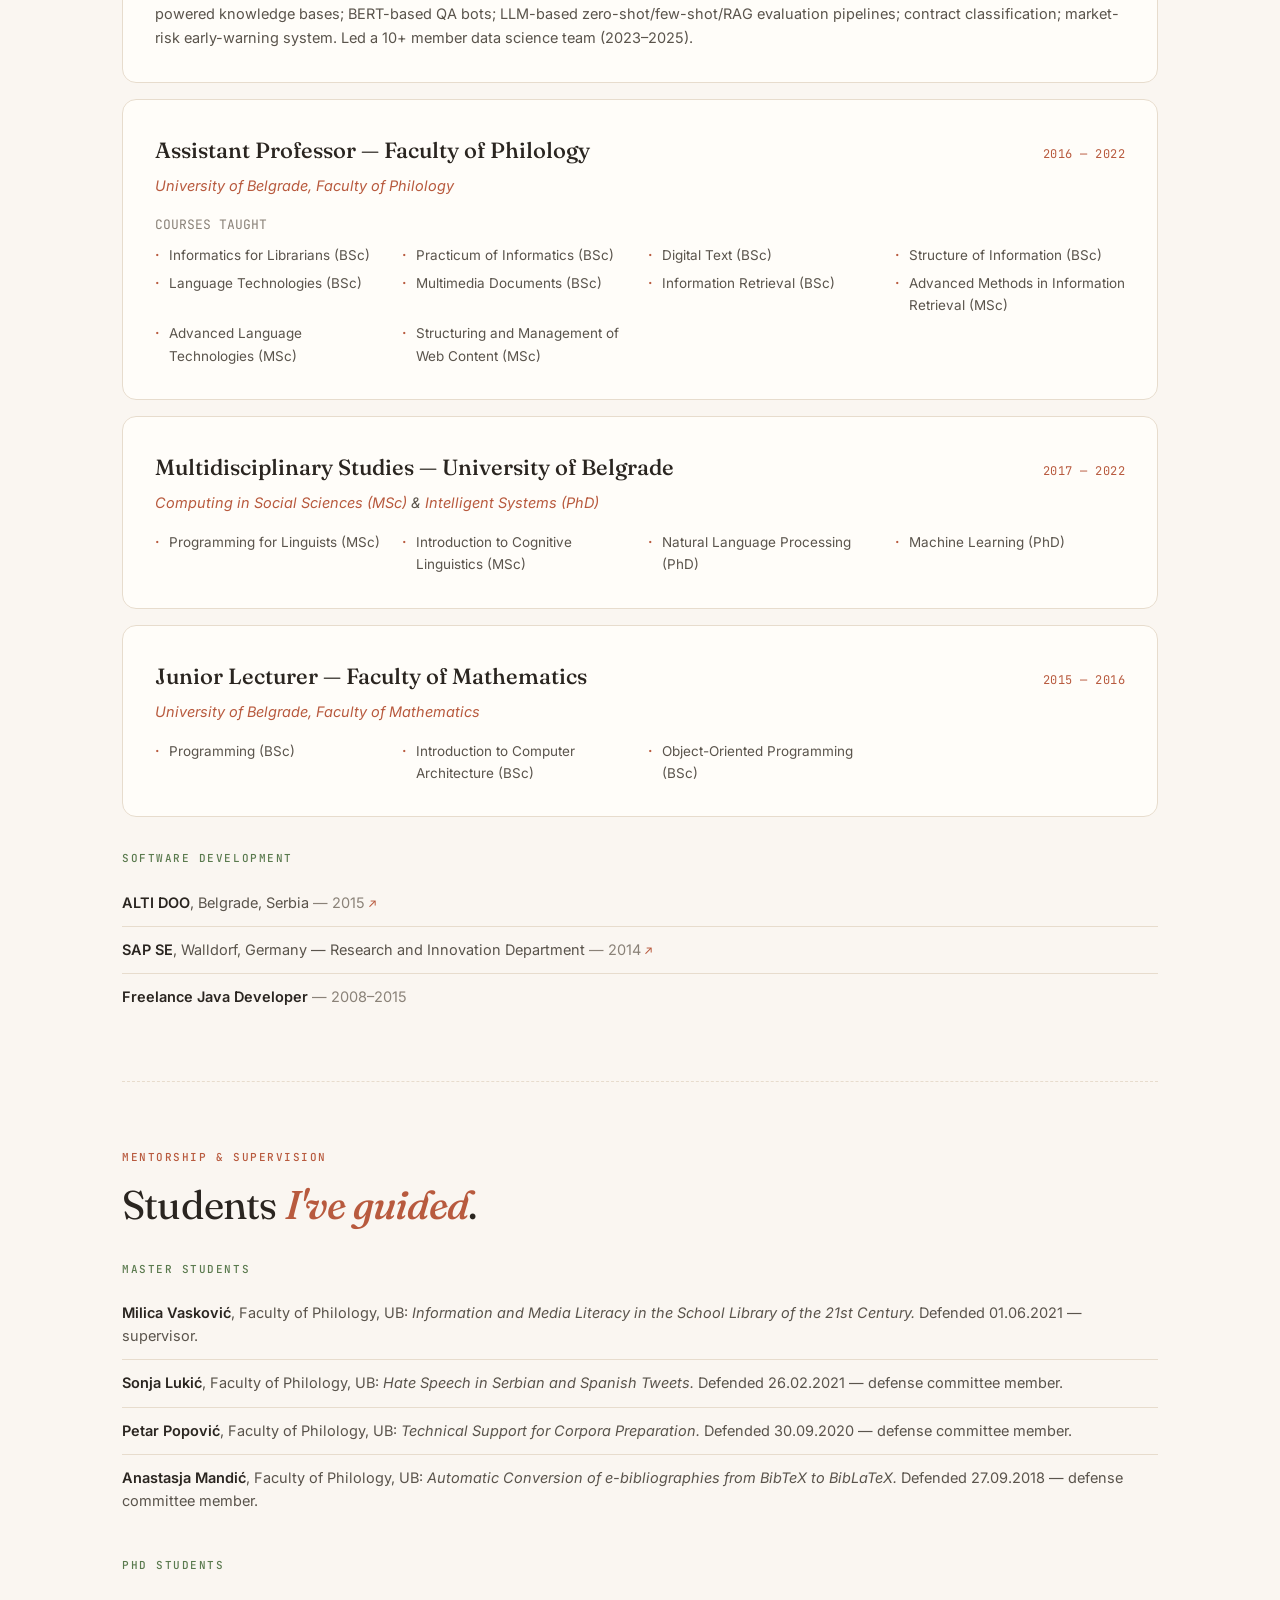
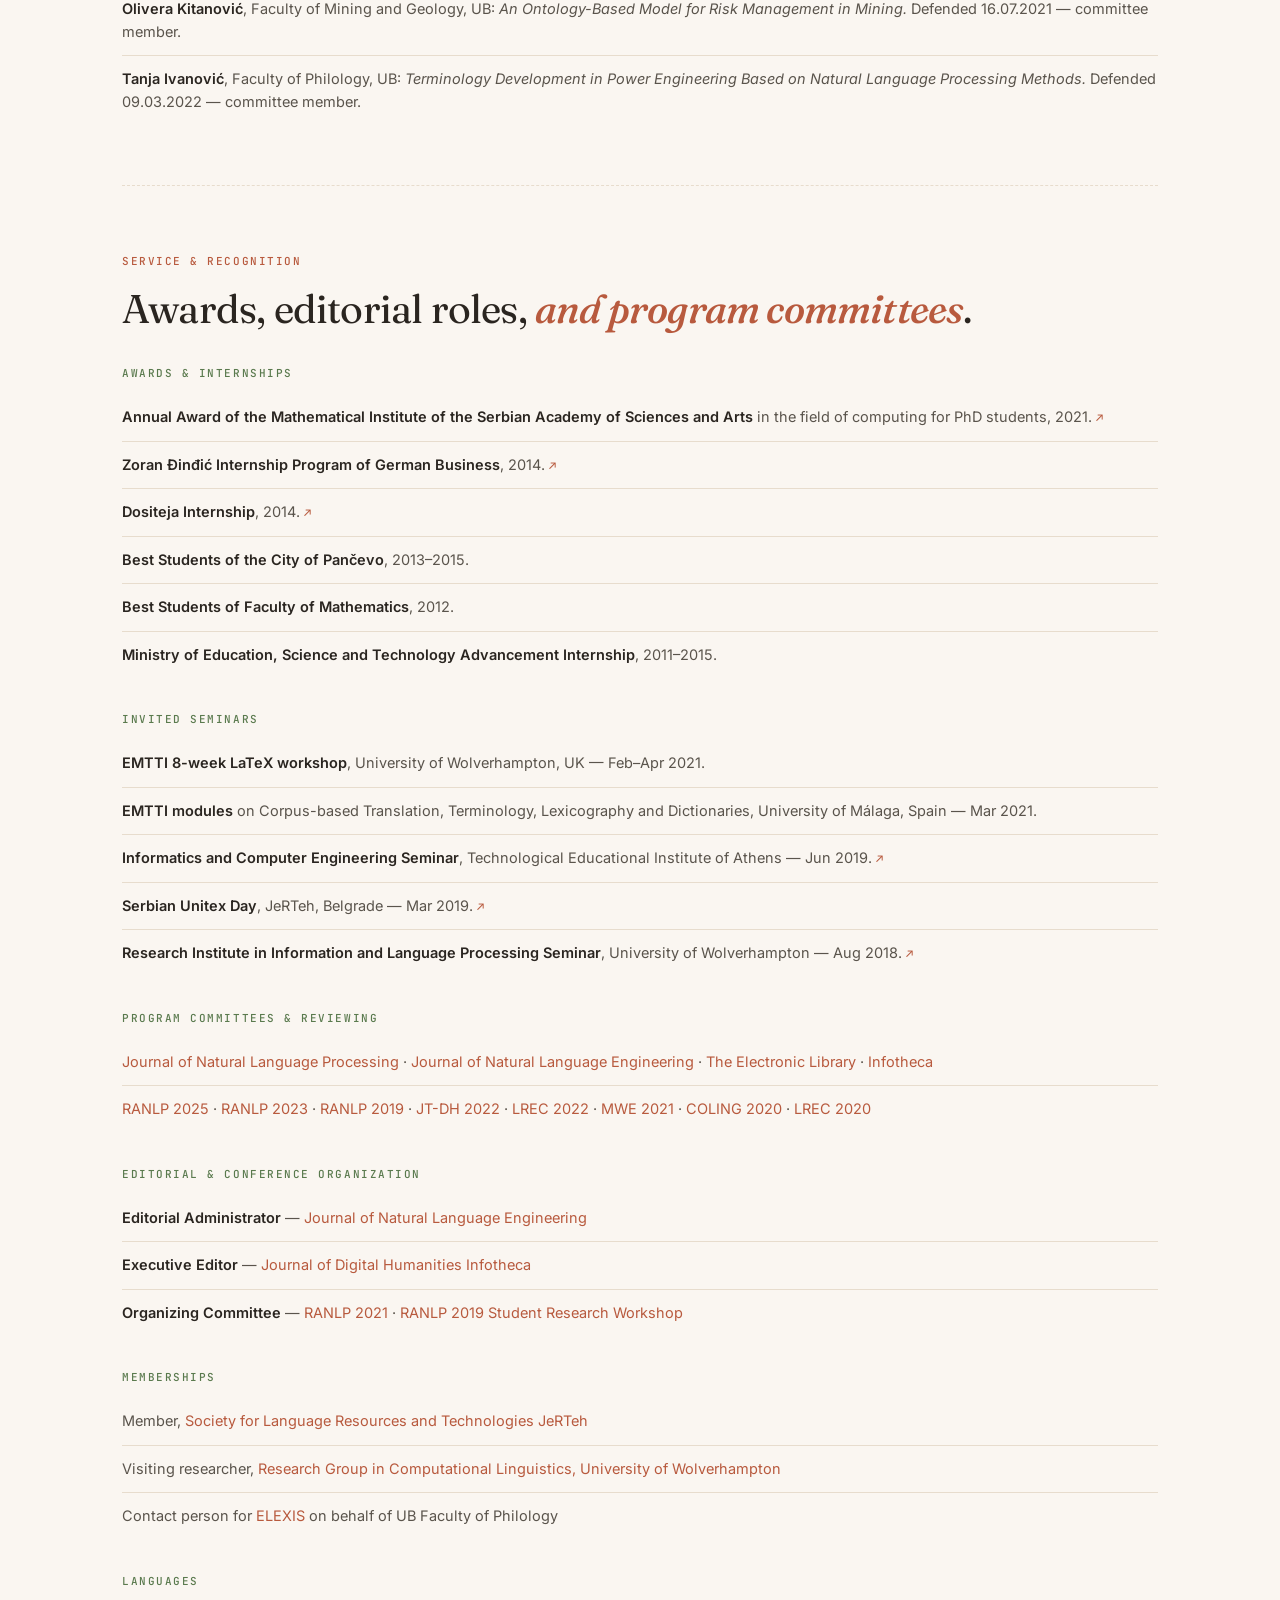
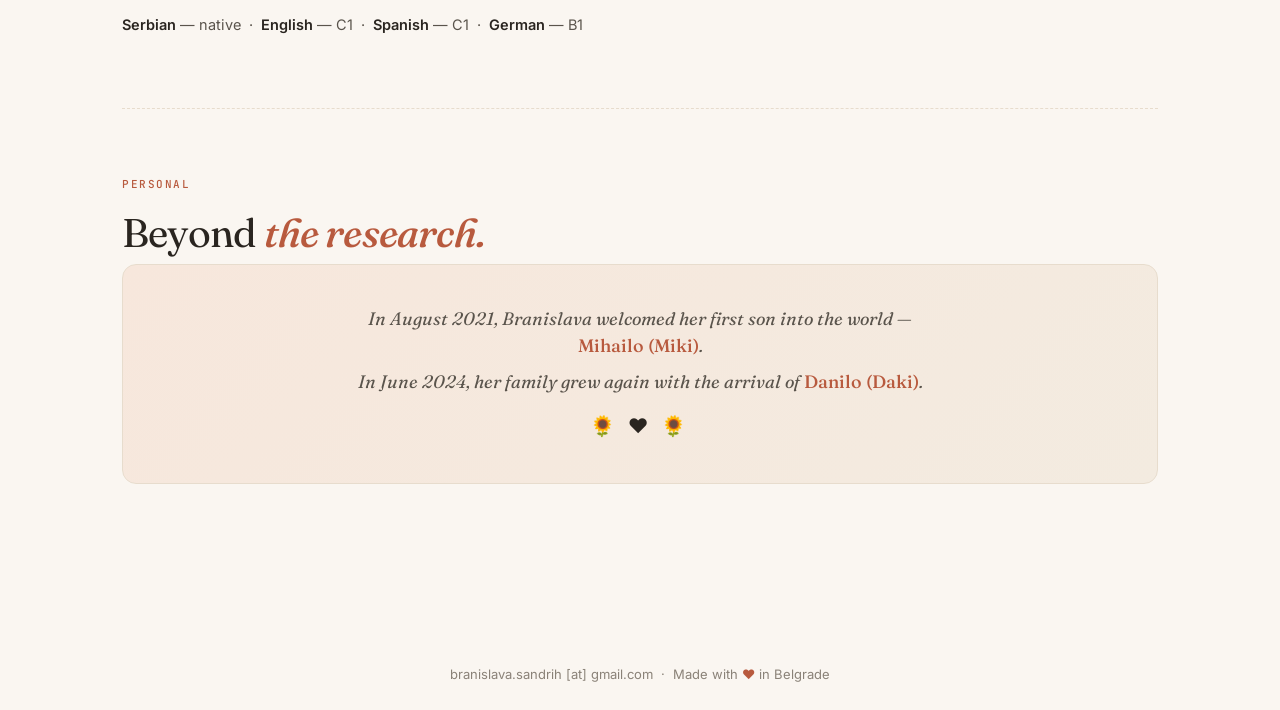
==== commit cf732656: "Add files via upload" ====
--- a/index.html
+++ b/index.html
@@ -1,597 +1,1304 @@
-<!DOCTYPE html>
-<html lang="en">
-	<head>
-		<meta charset="utf-8">
-
-		<title>Branislava Šandrih Todorović</title>
-
-		<meta name="viewport" content="width=device-width, initial-scale=1.0">
-
-		<link rel="stylesheet" href="css/style.css">
-
-		<!--[if lt IE 9]>
-			<script src="http://html5shim.googlecode.com/svn/trunk/html5.js"></script>
-		<![endif]-->
-	</head>
-
-	<body>
-		
-		<div id="menu">
-            <a class="menu_links" href="#about">About</a>
-            <a class="menu_links" href="#education">Education</a>
-            <a class="menu_links" href="#interests">Interests</a>
-            <a class="menu_links" href="#publications">Publications</a>
-            <a class="menu_links" href="#lab">Lab</a>
-            <a class="menu_links" href="#projects">Research Projects</a>
-            <!--<a class="menu_links" href="#skills">Skills</a>-->
-            <a class="menu_links" href="#mentorship">Mentorship</a>
-            <a class="menu_links" href="#work">Work</a>
-            <a class="menu_links" href="#other">Other</a>
-        </div>
-
-        <div class="panel">
-        
-        <div class="avatar">
-			<img src="img/photo.jpg" alt="Small photo of myself">
-		</div>
-        
-		<div class="content">
-		
-            <a name="about"></a>
-			<h1 class="title">Šandrih Todorović, Branislava</h1>
-			<p>
-                <a href="Branislava_Sandrih_Todorovic_CV-jul2025.pdf" target="_blank">Download CV (July 2025)</a>
-                <br>
-                branislava.sandrih [at] gmail.com
-			</p>
-			
-			<ul class="social-icons">
-                <li><a class="linkedin" href="https://www.linkedin.com/in/branislavasandrih/" title="LinkedIn" target="_blank">LinkedIn</a></li>
-                <li><a class="publons" href="https://publons.com/researcher/3092761/branislava-sandrih/" title="Publons" target="_blank">Publons</a></li>
-				<li><a class="twitter" href="https://twitter.com/BSandrih" title="Twitter" target="_blank">Twitter</a></li>
-                <li><a class="github" href="https://github.com/Branislava/" title="GitHub" target="_blank">GitHub</a></li>
-                <br />
-                <li><a class="googlescholar" href="https://scholar.google.com/citations?hl=en&view_op=list_works&gmla=AJsN-F4-q8C0z7G0a6cWSvZu2VjCMVFnJWEC2ucR4aki_8fVUd46OPNzdM_Xk-LyRfhitO-X8lqqGAw6CYHi-1p8lr7a8DiSlAgUvQuBNZOfS0m_Bu3SHGs&user=7DxZ1TgAAAAJ" title="GoogleScholar" target="_blank">GoogleScholar</a></li>
-                <li><a class="academia" href="https://fvm.academia.edu/Branislava%C5%A0andrih" title="Academia" target="_blank">Academia</a></li>
-                <li><a class="researchgate" href="https://www.researchgate.net/profile/Branislava_Sandrih" title="ResearchGate" target="_blank">ResearchGate</a></li>
-			</ul>
-
-			<p>
-				PhD of Computer Science (2020)
-				<br>
-				<a href="http://bg.ac.rs/en/" target="_blank">University of Belgrade, Serbia</a>
-				<br>
-				<a href="http://www.matf.bg.ac.rs/eng/" target="_blank">Faculty of Mathematics</a>
-				<br>
-				<a href="http://www.racunarstvo.matf.bg.ac.rs/?content=okatedri" target="_blank">Department for Informatics and Computer Science</a>
-			</p>
-			
-			
-			<p>
-				Data Science Team Lead (April 2023 - current)
-				<br />
-				Data Scientist (August 2022 - April 2023)
-				<br />
-				<a href="https://www.nlbdigit.rs/" target="_blank">NLB DigIT, Belgrade, Serbia</a>
-
-			</p>
-			
-			
-
-		</div>
-		
-		<div class="bio">
-                        Dr. Branislava Šandrih Todorović is a full-time Data Science Team Lead employed in <a href="https://www.nlbdigit.rs/">NLB DigIT</a> company, closely collaborating with Center of Excellence within the <a href="https://www.nlb.si/">NLB Bank</a> in Ljubljana, as NLP expert.
-			She received her PhD at the University of Belgrade, Faculty of Mathematics in 2020 (<a href="https://www.academia.edu/43961177/IMPACT_OF_TEXT_CLASSIFICATION_ON_NATURAL_LANGUAGE_PROCESSING_APPLICATIONS" target="_blank">Impact of Text Classification on Natural Language Processing Applications</a>). Her fields of research are machine
-            learning and deep learning applied to development of tools, resources and models for the <a href="http://portal.jerteh.rs" target="_blank">Serbian </a> and Slovenian languages. She has published more than 30 papers in journals and proceedings of scientific conferences. 
-            <br />
-            <br />
-            Until 2022, Branislava was engaged as <a href="http://rgcl.wlv.ac.uk/people/" target="_blank">a visiting researcher</a> at the Research Group in Computational Linguistics in Wolverhampton University, <a href="https://www.cambridge.org/core/journals/natural-language-engineering/information/editorial-board" target="_blank">Editorial Administrator</a> for the Journal of Natural Language Engineering and <a href="http://infoteka.bg.ac.rs/index.php/en/r-d-ci" target="_blank">Editor in Chief</a> of the Journal of Digital Humanities Infotheca. She is a member of a Society for Language Resources and Technologies <a href="http://jerteh.rs?lang=en" target="_blank">JeRTeh</a>. 
-            <br />
-            <br />
-            Branislava has developed several NLP tools and has established international connections within different projects (such are COST actions CA18231, CA16204, CA16105), and was participating in various research and development projects. During the PhD studies, she attended summer schools on NLP and machine learning (LxMLS 2018, ESSLLI 2018, DLinNLP 2019).
-            <br />
-            <br />
-            In 2021, Branislava received the <a href="http://www.mi.sanu.ac.rs/novi_sajt/aboutus/student.php" target="_blank">Annual Award of the Mathematical Institute of the Serbian Academy of Sciences and Arts</a> in the field of computing for PhD students </li>
-            <br />
-            <br />
-            <span class="em"> ❤️❤️❤️ In August 2021, Branislava gave birth to the loveliest boy in the world! His name is Mihailo, but you can call him Miki! ❤️❤️❤️ </span> </li>
-            <br />
-	    <span class="em"> 🌻🌻🌻 In June 2024, Branislava gave birth to the sweetest bundle of joy! His name is Danilo, but you can call him Daki! 🌻🌻🌻</span> </li>
-        </div>
-        
-        </div>
-        
-        <div class="panel">
-            <h2 class="small_title">Education</h2>
-            <a name="education"></a>
-            <dl class="education">
-            
-                <h4 class="tiny_title distance-bottom distance-top">Formal Education</h4>
-            
-                <dt>(2015 - 2020) <a href="http://www.math.rs/eng/m/100/doktor-phd---informatics/" target="_blank">Doctor of Computer Science</a></dt>
-                <dd>Faculty of Mathematics, Department of Computer Science and Informatics, Belgrade University, Serbia</dd>
-
-                <dt>(2014 - 2015) <a href="http://www.math.rs/eng/cp/38/master-studies---mathematics-p--module-computer-science-and-informatics--p-/" target="_blank">MSc of Mathematics</a></dt>
-                <dd>Faculty of Mathematics, Department of Computer Science and Informatics, Belgrade University, Serbia</dd>
-                
-                <dt>(2010 - 2014) <a href="http://www.matf.bg.ac.rs/eng/cp/28/bachelor-studies---mathematics--p-module-computer-science-and-informatics--p-/" target="_blank">BSc of Mathematics</a></dt>
-                <dd>Faculty of Mathematics, Department of Computer Science and Informatics, Belgrade University, Serbia</dd>
-                
-                <dt>(2006 - 2010) <a href="https://teslinkorakdalje.wordpress.com/2016/12/03/uzivam-u-radu-sa-pametnim-mladim-ljudima-koji-su-vredni-motivisani-puni-dobre-volje-dobrih-ideja-ali-i-dobrog-smisla-za-humor-branislava-sandrih/" target="_blank">Electrotehnician of Computing</a></dt>
-                <dd>School of Electrotehnics "Nikola Tesla", Pančevo, Serbia</dd>
-                
-                <h4 class="tiny_title distance-bottom">Summer Schools and Seminars</h4>
-            
-                <dt>(2019) <a href="https://dlinnlp.github.io/" target="_blank">DLinNLP 2019</a></dt>
-                <dd>Summer School on Deep Learning in Natural Language Processing</dd>
-                
-                <dt>(2018) <a href="http://esslli2018.folli.info/" target="_blank">ESSLLI 2018</a></dt>
-                <dd>30th European Summer School in Logic, Language and Information</dd>
-                
-                <dt>(2018) <a href="http://lxmls.it.pt/2018/" target="_blank">LxMLS 2018</a></dt>
-                <dd>8th Lisbon Machine Learning School</dd>
-                
-                <dt>(2007 - 2010) <a href="https://www.rctpupin.edu.rs/" target="_blank">Seminar of Programming</a></dt>
-                <dd>Regional Talents' Center "Mihajlo Pupin", Pančevo, Serbia</dd>
-                
-                <dt>(2007) <a href="http://petnica.rs/" target="_blank">Seminar of Programming</a></dt>
-                <dd>Research Station "Petnica", Valjevo, Serbia</dd>
-            </dl>
-        </div>
-        
-        <div class="panel">
-            <h2 class="small_title">Interests</h2>
-            <a name="interests"></a>
-            <ul class="interests">
-                <li>Natural Language Processing</li>
-                <li>Computational Linguistics</li>
-                <li>(Deep) Machine Learning</li>
-                <li>Text Classification</li>
-                <li>Terminology Extraction</li>
-                <li>Authorship Identification</li>
-                <li>Sentiment Analysis</li>
-                <li>Creating Good Dictionary Examples</li>
-                <li>Machine Translation</li>
-                <li>Named Entity Recognition</li>
-                <li>Corpus Filtering</li>
-                <li>Resources and Tools for Serbian and Slovenian</li>
-            </ul>
-        </div>
-        
-        <div class="panel">
-            <h2 class="small_title">Publications</h2>
-            <a name="publications"></a>
-            
-            <!------------------ JOURNAL ARTICLES ------------->
-            <div class="publications_block">
-                <h3 class="tiny_title distance-bottom">Articles Published in Journals</h3>
-                
-                <div class="publication">
-                Erdem, Erkut, Menekse Kuyu, Semih Yagcioglu, Anette Frank, Letitia Parcalabescu, Barbara Plank, Andrii Babii, Oleksii Turuta, Aykut Erdem, Iacer Calixto, Elena Lloret, Elena-Simona Apostol, Ciprian-Octavian Truica, <span class="em">Branislava Šandrih</span>, Albert Gatt, Sanda Martinčić-Ipšić, Gabor Berend, and Gražina Korvel. Neural Natural Language Generation: A Survey on Multilinguality, Multimodality, Controllability and Learning. Journal of Artificial Intelligence Research, volume 73: 1131-1207, 2022. <a href="https://jair.org/index.php/jair/article/view/12918" target="_blank">URL</a>
-                </div>
-
-				<div class="publication">
-                Ranka Stanković, Mihailo Škorić, and <span class="em">Branislava Šandrih Todorović</span>. Parallel Bidirectionally Pretrained Taggers as Feature Generators. Applied Sciences 12(10): 5028, 2022. <a href="https://doi.org/10.3390/app12105028" target="_blank">URL</a>
-                </div>
-				
-				<div class="publication">
-                Ranka Stanković, Cvetana Krstev, <span class="em">Branislava Šandrih Todorović</span>, and Mihailo Škorić. Annotation of the Serbian ELTeC Collection. Infotheca - Journal for Digital Humanities, 21(2): 43-59, 2021. <a href="https://doi.org/10.18485/infotheca.2021.21.2.3" target="_blank">URL</a>
-                </div>
-                
-                <div class="publication">
-                Данило Алексић и <span class="em">Бранислава Шандрих</span>. Аутоматска ексцерпција парова речи за учење изговора у настави српског као страног језика. Српски језик: студије српске и словенске, 26(1): 567-584, 2021. <a href="https://doi.org/10.18485/sj.2021.26.1.32" target="_blank">URL</a>
-                </div>
-                
-                <div class="publication">
-                <span class="em">Branislava Šandrih</span>, Cvetana Krstev, and Ranka Stanković. Two Approaches to Compilation of Bilingual Multi-Word Terminology Lists from Lexical Resources. Natural Language Engineering 26, no. 4 (2020): 455–79. <a href="https://www.doi.org/10.1017/S1351324919000615" target="_blank">URL</a>
-                </div>
-                
-                <div class="publication">
-                <span class="em">Branislava Šandrih</span> and Ranka Stanković. Extraction of Bilingual Terminology using Graphs, Dictionaries and GIZA++. Infotheca - Journal for Digital Humanities, 19(2), 2019. <a href="https://infoteka.bg.ac.rs/ojs/index.php/Infoteka/article/view/2019.19.2.6_en" target="_blank">URL</a>
-                </div>
-
-                <div class="publication">
-                Jelena Andonovski, <span class="em">Branislava Šandrih</span>, and Olivera Kitanović. Bilingual Lexical Extraction Based on Word Alignment for Improving Corpus Search. The Electronic Library, 37 (2), 2019. <a href="https://www.doi.org/10.1108/EL-03-2019-0056" target="_blank">URL</a>
-                </div>
-
-                <div class="publication">
-                <span class="em">Branislava Šandrih</span>. SMS Sentiment Classification based on Lexical Features, Emoticons and Informal Abbreviations. Serdica Journal of Computing, 13(1-2), 2019. <a href="http://serdica-comp.math.bas.bg/index.php/serdicajcomputing/article/view/341" target="_blank">URL</a>
-                </div>
-
-                <div class="publication">
-                <span class="em">Branislava Šandrih</span>. Informatics for Library and Information Science students with special focus on Python. Infotheca - Journal for Digital Humanities, 18 (1):63–77, 2018. <a href="http://infoteka.bg.ac.rs/pdf/Srp/2018/infoteka-2018-18-1-4.pdf" target="_blank">URL</a>
-                </div>
-
-                <div class="publication">
-                <span class="em">Branislava Šandrih</span>, Dušan Tošić, and Vladimir Filipović. Towards Efficient and Unified XML/JSON Conversion – a New Conversion Method. Transactions on Internet Research (TIR), 13 (1):58–64, January 2017. <a href="http://ipsitransactions.org/journals/papers/tir/2017jan/fullPaper.pdf" target="_blank">URL</a>
-                </div>
-
-                <div class="publication">
-                <span class="em">Branislava Šandrih</span>, Vladimir Filipović, Saša Malkov, and Aleksandar Kartelj. Distributed Computing Among Independent Web Browsers Applied to Text and Image Processing. Review of the National Center for Digitization, (31):30–39, 2017. <a href="http://www.ncd.matf.bg.ac.rs/issues/31/NCD31030.pdf" target="_blank">URL</a>
-                </div>
-
-            </div>
-            
-             <!------------------ BOOKS ------------->
-            <div class="publications_block">
-                <h3 class="tiny_title distance-bottom">Proceedings &amp; Books</h3>
-
-                <div class="publication">
-                Venelin Kovatchev, Irina P. Temnikova, <span class="em">Branislava Šandrih</span>, Ivelina Nikolova: Proceedings of the Student Research Workshop Associated with RANLP 2019. RANLP Student Research Workshop 2019. <a href="https://dblp.org/db/conf/ranlp/ranlp2019s.html" target="_blank">URL</a>
-                </div>
-
-            </div>
-            
-            <!------------------ THESIS ------------->
-            <div class="publications_block">
-                <h3 class="tiny_title distance-bottom">Thesis</h3>
-                
-                <div class="publication">
-                <span class="em">Branislava Šandrih</span>. IMPACT OF TEXT CLASSIFICATION ON NATURAL LANGUAGE PROCESSING APPLICATIONS. PhD thesis. University of Belgrade, Faculty of Mathematics, 2020. <a href="https://www.academia.edu/43961177/IMPACT_OF_TEXT_CLASSIFICATION_ON_NATURAL_LANGUAGE_PROCESSING_APPLICATIONS" target="_blank">URL</a>
-                </div>
-
-            </div>
-
-            <!------------------ CONFERENCE ARTICLES ------------->
-            <div class="publications_block">
-                <h3 class="tiny_title distance-bottom">Articles Published in Conference Proceedings</h3>
-
-		<div class="publication">
-                Danka Jokić, Ranka Stanković, and <span class="em">Branislava Šandrih Todorović</span>. Abusive Speech Detection in Serbian using Machine Learning. In Proceedings of the First International Conference on Natural Language Processing and Artificial Intelligence for Cyber Security, pages 153–163. Lancaster, UK, July 2024. <a href="https://aclanthology.org/2024.nlpaics-1.18/" target="_blank">URL</a>
-                </div>
-		    
-		<div class="publication">
-                Цветана Крстев, Ранка Станковић, <span class="em">Бранислава Шандрих Тодоровић</span>, Милица Иконић Нешић. НОВЕ ТЕХНОЛОГИЈЕ ЗА ОЖИВЉАВАЊЕ СТАРИХ ТЕКСТОВА. У ДИГИТАЛНА ХУМАНИСТИКА И СЛОВЕНСКО КУЛТУРНО НАСЛЕЂЕ II, стр. 79–96. Савез славистичких друштава Србије, Септембар 2023. <a href="https://ssds.org.rs/wp-content/uploads/2023/11/Zbornik-radova-DHSKN-2023.pdf" target="_blank">URL</a>
-                </div>
-		    
-		<div class="publication">
-                <span class="em">Branislava Šandrih Todorović</span>, Katarina Josipović, and Jurij Kodre. Three Approaches to Client Email Topic Classification. In RANLP 2023: Recent Advances in Natural Language Processing, pages 1011–1018. INCOMA Ltd., September 2023. <a href="https://doi.org/10.26615/978-954-452-092-2_109" target="_blank">URL</a>
-                </div>
-				
-		<div class="publication">
-		Ranka Stanković, Cvetana Krstev, <span class="em">Branislava Šandrih Todorović</span>, Dusko Vitas, Mihailo Skoric, and Milica Ikonić Nešić. Distant Reading in Digital Humanities: Case Study on the Serbian Part of the ELTeC Collection. In Proceedings of the Thirteenth Language Resources and Evaluation Conference, pages 3337–3345, Marseille, France. European Language Resources Association. 2022. <a href="https://aclanthology.org/2022.lrec-1.356.pdf" target="_blank">URL</a>
-		</div>
-                
-                <div class="publication">
-                Rina Zviel-Girshin, Ana R. Luı́s, Tanara Zingano Kuhn, Špela Arhar Holdt, <span class="em">Branislava Šandrih Todorović</span>, Carole Tiberius, Kristina Koppel, Danka Jokić, and Iztok Kosem. Developing Pedagogically Appropriate Language Corpora through Crowdsourcing and Gamification. In EUROCALL 2021, 2021. <a href="https://doi.org/10.14705/rpnet.2021.54.1352" target="_blank">URL</a>
-                </div>
-                
-                <div class="publication">
-                Danka Jokić, Ranka Stanković, Cvetana Krstev, and <span class="em">Branislava Šandrih</span>. A Twitter Corpus and Lexicon for Abusive Speech Detection in Serbian. In Dagmar Gromann, Gilles Sérasset, Thierry Declerck, John P. McCrae, Jorge Gracia, Julia Bosque-Gil, Fernando Bobillo, and Barbara Heinisch, editors, 3rd Conference on Language, Data and Knowledge (LDK 2021), volume 93 of Open Access Series in Informatics (OASIcs), pages 13:1–13:17, Dagstuhl, Germany, 2021. Schloss Dagstuhl – Leibniz-Zentrum für Informatik.  <a href="https://drops.dagstuhl.de/opus/volltexte/2021/14549" target="_blank">URL</a>
-                </div>
-                
-                <div class="publication">
-                <span class="em">Branislava Šandrih Todorović</span>, Cvetana Krstev, Ranka Stanković, and Milica Ikonić Nešić. Serbian NER&Beyond: The Archaic and the Modern Intertwinned. In RANLP 2021: Deep Learning for Natural Language Processing Methods and Applications, pages 1252–1260. INCOMA Ltd., September 2021. <a href="https://doi.org/10.26615/978-954-452-072-4_141" target="_blank">URL</a>
-                </div>
-                
-                <div class="publication">
-                Ranka Stanković, <span class="em">Branislava Šandrih</span>, Cvetana Krstev, Miloš Utvić, and Mihailo Skoric. Machine Learning
-                and Deep Neural Network-Based Lemmatization and Morphosyntactic Tagging for Serbian. In Proceedings
-                of The 12th Language Resources and Evaluation Conference, pages 3947–3955, Marseille, France, May 2020.
-                European Language Resources Association. <a href="https://www.aclweb.org/anthology/2020.lrec-1.487" target="_blank">URL</a>
-                </div>
-                
-                <div class="publication">
-                Cvetana Krstev, Jelena Jaćimović, <span class="em">Branislava Šandrih</span>, and Ranka Stanković. Analysis of the first Serbian literature corpus of the late 19th and early 20th century with the txm platform. In DH_BUDAPEST_2019, pages 36–37. Centre for Digital Humanities - Eötvös Loránd University, 2019. <a href="http://elte-dh.hu/wp-content/uploads/2019/09/DH_BP_2019-Abstract-Booklet.pdf" target="_blank">URL</a>
-                </div>
-
-                <div class="publication">
-                Ranka Stanković, <span class="em">Branislava Šandrih</span>, Rada Stijović, Cvetana Krstev, Duško Vitas, and Aleksandra Marković. SASA Dictionary as the Gold Standard for Good Dictionary Examples for Serbian. In Zingano Kuhn T. Correia M. Ferreria J. P. Jansen M. Pereira I. Kallas J. Jakubı́ček M. Krek S. Kosem, I. and C. Tiberius, editors, Electronic lexicography in the 21st century. Proceedings of the eLex 2019 conference, pages 248–269. 1-3 October 2019, Sintra, Portugal. Brno: Lexical Computing CZ, s.r.o., 2019. <a href="https://elex.link/elex2019/wp-content/uploads/2019/09/eLex_2019_14.pdf" target="_blank">URL</a>
-                </div>
-                
-                <div class="publication">
-                <span class="em">Branislava Šandrih</span>, Cvetana Krstev, and Ranka Stanković. Development and Evaluation of Three Named Entity Recognition Systems for Serbian - The Case of Personal Names. In RANLP 2019: Recent Advances in Natural Language Processing, pages 1060–1068, 2019. <a href="https://doi.org/10.26615/978-954-452-056-4_122" target="_blank">URL</a>
-                </div>
-                
-                <div class="publication">
-                <span class="em">Бранислава Шандрих</span>, Ранка Станковић, and Мирjана Гочанин. Чиjи jе пример? Анализа
-                лексичких обележjа на примерима Речника САНУ. In Научни састанак слависта у Вукове дане – Српски jезик и његови ресурси: теориjа, опис и примене. Међународни славистички центар, Београд, Vol. 48(3): 299–316, 2019. <a href="https://doi.org/10.18485/msc.2019.48.3.ch13" target="_blank">URL</a>
-                </div>
-
-                <div class="publication">
-                <span class="em">Branislava Šandrih</span>. Fingerprints in SMS messages: Automatic Recognition of a Short Message Sender Using Gradient Boosting. In 3rd International Conference Computational Linguistics in Bulgaria (CLIB 2018), pages 203–210. Department of Computational Linguistics at the Institute for Bulgarian Language with the Bulgarian Academy of Sciences, May 2018. <a href="http://dcl.bas.bg/clib/wp-content/uploads/2018/05/CLIB_2018_Proceedings_v1.pdf" target="_blank">URL</a>
-                </div>
-                
-                <div class="publication">
-                <span class="em">Бранислава Шандрих</span> и Душко Витас. Квантитативни преглед jезика кратких порука. In Научни састанак слависта у Вукове дане – Српски jезик и његови ресурси: теориjа, опис и примене. Међународни славистички центар, Београд, 47(3): 155–165, 2018. <a href="https://doi.org/10.18485/msc.2018.47.3.ch10" target="_blank">URL</a>
-                </div>
-
-                <div class="publication">
-                Cvetana Krstev, <span class="em">Branislava Šandrih</span>, Ranka Stanković, and Miljana Mladenović. Using English Baits to Catch Serbian Multi-Word Terminology. In Nicoletta Calzolari (Conference chair), Khalid Choukri, Christopher Cieri, Thierry Declerck, Sara Goggi, Koiti Hasida, Hitoshi Isahara, Bente Maegaard, Joseph Mariani, Hélène Mazo, Asuncion Moreno, Jan Odijk, Stelios Piperidis, and Takenobu Tokunaga, editors, Proceedings of the Eleventh International Conference on Language Resources and Evaluation (LREC 2018), Paris, France, May 2018. European Language Resources Association (ELRA). <a href="http://www.lrec-conf.org/proceedings/lrec2018/pdf/384.pdf" target="_blank">URL</a>
-                </div>
-
-                <div class="publication">
-                Cvetana Krstev, Duško Vitas, Miloš Utvić, and <span class="em">Branislava Šandrih</span>. The New Clothes for an
-                Old Cookbook. In 8th Language and Technology Conference: Human Language Technologies as a
-                Challenge for Computer Science and Linguistics (LTC 2017), Poznań, Poland, November 2017. <a href="http://ltc.amu.edu.pl/book/papers/IRIE2-3.pdf" target="_blank">URL</a>
-                </div>
-
-                <div class="publication">
-                Ranka Stanković, <span class="em">Branislava Šandrih</span>, Olivera Kitanović, Ivan Obradović, and Miloš Manić. An
-                E-Learning Approach to Social Sciences. In The 8th International Conference on eLearning
-                (eLearning-2017), pages 26–29, Belgrade, Serbia, Septembar 2017. Belgrade Metroplitan
-                University. <a href="http://econference.metropolitan.ac.rs/files/Elearning-2017-final.pdf" target="_blank">URL</a>
-                </div>
-                
-                <div class="publication">
-                <span class="em">Branislava Šandrih</span>. Mogući doprinos LaTeX-a u obrazovnom procesu. In Slobodan softver u obrazovanju, pages 63–66, Sremski Karlovci, Srbija, Januar 2016. Udruženje profesora informatike Srbije. <a href="https://www.slideshare.net/pdisrbije/slobodan-softver-2016-zbornik-radova-30012016" target="_blank">URL</a>
-                </div>
-
-            </div>
-
-            <!------------------ ABSTRACTS ------------->
-            <div class="publications_block">
-                <h3 class="tiny_title distance-bottom">Abstracts Published in Books of Abstracts</h3>
-                
-                <div class="publication">
-                Tanara Zingano Kuhn, <span class="em">Branislava Šandrih Todorović</span>, Špela Arhar Holdt, Rina Zviel-Girshin, Kristina Koppel, Ana R. Luı́s, and Iztok Kosem. Crowdsourcing Pedagogical Corpora for Lexicographical Purposes. In EURALEX XIX. Book of abstracts.  <a href="https://novaresearch.unl.pt/files/33553735/EURALEX2020_BookOfAbstracts_Preview.pdf" target="_blank">URL</a>
-                </div>
-                
-                <div class="publication">
-                Tanara Zingano Kuhn, Rina Zviel-Girshin, Špela Arhar Holdt, <span class="em">Branislava Šandrih Todorović</span>, Carole Tiberius, Ana Luis, Kristina Koppel, Danka Jokić, and Iztok Kosem. Gamifying the Path to Corpus-Based Pedagogical Dictionaries. In I. Kosem and M. Cukr, editors, Electronic lexicography in the 21st century (eLex 2021): Post-editing lexicography. Book of abstracts, pages 29–31. Virtual, 5–7 July 2021. Brno: Lexical Computing CZ s.r.o., 2021. <a href="https://elex.link/elex2021/book-of-abstracts" target="_blank">URL</a>
-                </div>
-                
-                <div class="publication">
-                Tanara Zingano Kuhn, Rina Zviel-Girshin, Špela Arhar Holdt, <span class="em">Branislava Šandrih Todorović</span>, Carole Tiberius, Ana Luis, Kristina Koppel, Danka Jokić, and Iztok Kosem. Gamifying the Path to Corpus-Based Pedagogical Dictionaries. In I. Kosem and M. Cukr, editors, Electronic lexicography in the 21st century (eLex 2021): Post-editing lexicography. Book of abstracts, pages 29–31. Virtual, 5–7 July 2021. Brno: Lexical Computing CZ s.r.o., 2021. <a href="https://elex.link/elex2021/book-of-abstracts/" target="_blank">URL</a>
-                </div>
-
-                <div class="publication">
-                Peter Dekker, Tanara Zingano Kuhn, <span class="em">Branislava Šandrih</span>, and Rina Zviel-Girshin. Corpus Cleaning via Crowdsourcing for Developing a Learner’s Dictionary. In I. Kosem and T. Zingano Kuhn, editors, Electronic lexicography in the 21 st century (eLex 2019): Smart Lexicography. Book of abstracts., pages 84–85, 2019. <a href="https://elex.link/elex2019/wp-content/uploads/2019/10/eLex_2019-Book_of_abstracts.pdf" target="_blank">URL</a>
-                </div>
-
-                <div class="publication">
-                Tanara Zingano Kuhn, Peter Dekker, <span class="em">Branislava Šandrih</span>, Rina Zviel-Girshin, Špela Arhar Holdt,and Tanneke Schoonheim. Crowdsourcing Corpus Cleaning for Language Learning Resource Development. In EuroCALL 2019: European Association of Computer Assisted Language Learning, page 159, 2019. <a href="https://sites.uclouvain.be/eurocall2019/wp-content/uploads/2019/08/EUROCALL-2019-Book-of-abstracts.pdf" target="_blank">URL</a>
-                </div>
-
-                <div class="publication">
-                <span class="em">Branislava Šandrih</span>. SMS Sentiment Classification based on Emoticons, Informal Abbreviations and other Text Features. In International Quantitative Linguistics Conference (QUALICO 2018), page 73. Institute of Library and Information Science / Faculty of Mathematics and Computer Science (University of Wroc law), July 2018. <a href="https://qualico2018.uni.wroc.pl/wp-content/uploads/2018/09/QUALICO-2018_Book-of-abstracts.pdf" target="_blank">URL</a>
-                </div>
-
-                <div class="publication">
-                <span class="em">Branislava Šandrih</span>, Vladimir Filipović, Saša Malkov, and Aleksandar Kartelj. Globalna izračunavanja u mreži internet pregledača – primena u obradi slika. In Digitalizacija kulturne baštine, starih zapisa iz prirodnih i društvenih naukai digitalna humanistika, Beograd, Srbija, Septembar 2017. Faculty of Mathematics, University of Belgrade.  <a href="http://www.ncd.matf.bg.ac.rs/conferences/ncd2017/NCD2017_Book_of_Abstracts.pdf" target="_blank">URL</a>
-                </div>
-
-            </div>
-
-        </div>
-        
-        <div class="panel">
-            <h2 class="small_title">Lab</h2>
-            <a name="lab"></a>
-            <div class="project_container">
-                <a href="http://bilte.jerteh.rs/" target="_blank"><img class="project_thumb" src="img/bilte.png"/>BiLTE: Bilingual Domain Terminology Extraction</a>
-            </div>
-            <div class="project_container">
-                <a href="http://nerbeyond.jerteh.rs/" target="_blank"><img class="project_thumb" src="img/nerbeyond.png"/>NER&amp;Beyond: Named Entity Recognition Toolkit</a>
-            </div>
-            <div class="project_container">
-                <a href="http://ner.jerteh.rs/" target="_blank"><img class="project_thumb" src="img/ner.png"/>spaCy NER Models for Serbian</a>
-            </div>
-            <div class="project_container">
-                <a href="http://gdex.jerteh.rs/" target="_blank"><img class="project_thumb" src="img/gdex.png"/>Good Dictionary Examples</a>
-            </div>
-            <div class="project_container">
-                <a href="http://features.jerteh.rs/" target="_blank"><img class="project_thumb" src="img/stylo.png"/>Stylometric Feature Extractor</a>
-            </div>
-            <div class="project_container">
-                <a href="http://kamp.jerteh.rs/" target="_blank"><img class="project_thumb" src="img/kamp.png"/>KaMP (Danilo Aleksić) </a>
-            </div>
-        </div>
-        
-        <div class="panel">
-            <h2 class="small_title">Research Projects</h2>
-            <a name="projects"></a>
-            <div class="project_container">
-                <a href="https://www.cost.eu/actions/CA18231/#tabs|Name:management-committee" target="_blank"><img class="project_thumb" src="img/multi3.png"/>CA18231 - Multi3Generation: Multi-task, Multilingual, Multi-modal Language Generation</a>
-            </div>
-            <div class="project_container">
-                <a href="https://www.cost.eu/actions/CA16105/" target="_blank"><img class="project_thumb" src="img/enetcollect.jpeg"/>CA16105 - European Network for Combining Language Learning with Crowdsourcing Techniques</a>
-            </div>
-            <div class="project_container">
-                <a href="https://www.cost.eu/actions/CA16204/#tabs|Name:management-committee" target="_blank"><img class="project_thumb" src="img/distant_reading.jpeg"/>CA16204 - Distant Reading for European Literary History</a>
-            </div>
-            <div class="project_container">
-                <a href="http://e-cris.sr.cobiss.net/public/jqm/prj.aspx?lang=eng_sr&opdescr=search&opt=2&subopt=400&code1=org&code2=auto&psize=1&hits=1&page=1&count=&search_term=elektro&id=700&slng=&order_by=" target="_blank"><img class="project_thumb" src="img/msc.png"/>Serbian Language and Its Resources: Theory, Description and Applications (ended in 2019)</a>
-            </div>
-        </div>
-        
-        <div class="panel">
-            <h2 class="small_title">Supervision</h2>
-            <a name="mentorship"></a>
-            <h3 class="tiny_title distance-bottom distance-top">Master students</h3>
-            <ul>
-                <li>Milica Vasković, Faculty of Philology, University of Belgrade: Informaciona i medijska pismenost u školskoj biblioteci 21. veka [Information and media literacy in the school library of the 21st century] (defense date 01.06.2021; supervisor)</li>
-                <li>Sonja Lukić, Faculty of Philology, University of Belgrade: Govor mržnje na primeru uzorka tvitova na srpskom i španskom jeziku [Hate speech in Serbian and Spanish tweets] (defense date 26.02.2021; member of the defense committee);</li>
-                <li>Petar Popović, Faculty of Philology, University of Belgrade: Podrška pripremi korpusa [Technical support for corpora preparation] (defense date 30.09.2020; member of the defense committee)</li>
-                <li>Anastasja Mandić, Faculty of Philology, University of Belgrade: Automatska konverzija elektronskih bibliografija iz formata BibTEX u format BibLaTeX [Automatic conversion of e-bibliographies from BibTeX to BibLaTeX] (defense date 27.09.2018; member of the defense committee)</li>
-            </ul>
-            <h3 class="tiny_title distance-bottom distance-top">PhD students</h3>
-            <ul>
-                <li>Olivera Kitanović, Faculty of Mining and Geology, University of Belgrade: Ontološki model upravljanja rizikom u rudarstvu [An Ontology-Based Model for Risk Management in Mining] (July 16, 2021; committee member)</li>
-                <li>Tanja Ivanović, Faculty of Philology, University of Belgrade: Razvoj terminologije iz oblasti elektroenergetike korišćenjem metoda obrade prirodnih jezika [Terminology Development in Power Engineering Based on Natural Language Processing Methods] (defense date 09.03.2022; committee member)</li>
-            </ul>
-        </div>
-        
-        <!--
-        <div class="panel">
-            <h2 class="small_title">Skills</h2>
-            <a name="skills"></a>
-            <h3 class="tiny_title distance-bottom distance-top">Technical Skills</h3>
-            <table class="tg">
-                <tr>
-                    <th class="tg-0pky">Programming/Script languages</th>
-                    <th class="tg-0pky">Technologies</th>
-                    <th class="tg-0pky">NLP Tools and Frameworks</th>
-                </tr>
-                <tr>
-                    <td>
-                        <ul class="bullets">
-                            <li>Python</li>
-                            <li>C, NodeJS</li>
-                            <li>Java</li>
-                            <li>PHP5, HTML5, CSS3, JavaScript</li>
-                        </ul>
-                    </td>
-                    
-                    <td>
-                        <ul class="bullets">
-                            <li>MySQL, MongoDB</li>
-                            <li>Matlab</li>
-                            <li>KNIME, Weka</li>
-                            <li>IBM DB2 Intelligent Miner</li>
-                        </ul>
-                    </td>
-                    
-                    <td>
-                        <ul class="bullets">
-                            <li><a href="http://scikit-learn.org/" target="_blank">scikit-learn</a>, <a href="https://www.numpy.org/" target="_blank">NumPy</a>, <a href="https://pandas.pydata.org/" target="_blank">Pandas</a>, <a href="https://www.tensorflow.org/" target="_blank">TensorFlow</a></li>
-                            <li><a href="https://spacy.io/" target="_blank">spaCy</a>, <a href="http://radimrehurek.com/gensim/" target="_blank">gensim</a>, <a href="https://fasttext.cc/" target="_blank">fastText</a>, <a href="http://www.nltk.org/" target="_blank">NLTK</a></li>
-                            <li><a href="https://unitexgramlab.org/" target="_blank">Unitex</a>, <a href="http://www.statmt.org/moses/giza/GIZA++.html" target="_blank">GIZA++</a></li>
-                        </ul>
-                    </td>
-                </tr>
-            </table>
-            
-        </div>
-        -->        
-
-        <div class="panel">
-            <h2 class="small_title">Work</h2>
-            <a name="work"></a>
-			
-			<h3 class="tiny_title distance-bottom distance-top">Data Science</h3>
-                <ul class="bullets distance-left">
-                    <li>(2022 - ) Senior Data Scientist, NLB DigIT, Belgrade, Serbia <a href="https://www.nlbdigit.rs/" target="_blank">URL</a></li>
-                </ul>
-            
-            <table class="tg_1">
-                <tr>
-                    <th class="tg-0pky"><a href="http://www.fil.bg.ac.rs/branislava/" target="_blank">Faculty of Philology</a><br>(2016 – 2022)</th>
-                    <th class="tg-0pky">
-                    
-                    <a href="https://rdn.studije.rect.bg.ac.rs/nastavnici/" target="_blank">Multidisciplinary Studies at University of Belgrade, MSc Programme Computing in Social Sciences</a><br>(2017 – 2022)
-                    <br />
-                    <a href="https://is.studije.rect.bg.ac.rs/nastavnici/" target="_blank">Multidisciplinary Studies at University of Belgrade, PhD Programme Intelligent Systems</a><br>(2020 – 2022)
-                    
-                    </th>
-                    
-                    <th class="tg-0pky"><a href="http://poincare.matf.bg.ac.rs/~branislavas" target="_blank">Faculty of Mathematics</a><br>(2015 – 2016)</th>
-                </tr>
-                <tr>
-                    <td>
-                        <ul class="bullets">
-                            <li>Informatics for Librarians (BSc)</li>
-                            <li>Practicum of Informatics (BSc)</li>
-                            <li>Digital Text (BSc)</li>
-                            <li>Structure of information (BSc)</li>
-                            <li>Language Technologies (BSc)</li>
-                            <li>Multimedia Documents (BSc)</li>
-                            <li>Information Retrieval (BSc)</li>
-                            <li>Advanced Methods in Information Retrieval (MSc)</li>
-                            <li>Advanced Language Technologies (MSc)</li>
-                            <li>Structuring and Management of Web Content (MSc)</li>
-                        </ul>
-                    </td>
-                    
-                    <td>
-                        <ul class="bullets">
-                            <li>Programming for Linguists (MSc)</li>
-                            <li>Introduction to Cognitive Linguistics (MSc)</li>
-                        </ul>
-
-                        <ul class="bullets">
-                            <li>Natural Language Processing (PhD)</li>
-                            <li>Machine Learning (PhD)</li>
-                        </ul>
-                    </td>
-                    
-                    <td>
-                        <ul class="bullets">
-                            <li>Programming (BSc)</li>
-                            <li>Introduction to Computer Architecture (BSc)</li>
-                            <li>Object Orientated Programming (BSc)</li>
-                        </ul>
-                    </td>
-                </tr>
-            </table>
-            
-            <h3 class="tiny_title distance-bottom distance-top">Software Development</h3>
-                <ul class="bullets distance-left">
-                    <li>(2015) ALTI DOO, Belgrade, Serbia <a href="https://www.alti.rs/" target="_blank">URL</a></li>
-                    <li>(2014) SAP SE, Walldorf, Germany, Research and Innovation Department <a href="https://www.kapaflexcy.de/" target="_blank">URL</a></li>
-                    <li>(2008-2015) Freelance Java Developer
-                </ul>
-        </div>
-		
-		<div class="panel">
-            <h2 class="small_title">Other</h2>
-            <a name="other"></a>
-
-           <h3 class="tiny_title distance-bottom">Language Profficiency</h3>
-            <ul class="bullets">
-                <li class="distance-left">English (C1)</li>
-                <li class="distance-left">German (B1)</li>
-                <li class="distance-left">Spanish (C1)</li>
-            </ul>
-            
-            <h3 class="tiny_title distance-bottom distance-top">Internships and Awards</h3>
-            <ul class="bullets distance-left">
-                <li> Annual Award of the Mathematical Institute of the Serbian Academy of Sciences and Arts in the field of computing for PhD. students <a href="http://www.mi.sanu.ac.rs/novi_sajt/aboutus/student.php" target="_blank">URL</a></li>
-                <li>Zoran Djindjic Internship Program of German Business, 2014 <a href="http://www.fond-djindjic.org/en/stipendisti/nemacki-program/jedanaesta-generacija/691-sandrih-branislava" target="_blank">URL</a></li>
-                <li>Dositeja Internship, 2014 <a href="https://www.fondzamladetalente.rs/" target="_blank">URL</a></li>
-                <li>Best Students of the Pančevo City, 2013-2015 <a href="http://www.pancevo.rs/en/?cir=lat" target="_blank">URL</a></li>
-                <li>Best Students of Faculty of Mathematics, 2012 <a href="http://www.matf.bg.ac.rs/lat/album/143/Obele%C5%BEavanje%20Dana%20Matemati%C4%8Dkog%20fakulteta%202012./" target="_blank">URL</a></li>
-                <li>Ministry of Education, Science and Technology Advancement Internship, 2011-2015 <a href="http://www.mpn.gov.rs/stipendije-mpntr/" target="_blank">URL</a></li>
-            </ul>
-            
-            <h3 class="tiny_title distance-bottom distance-top">Invited Seminars</h3>
-            <ul class="bullets distance-left">
-                <li>European Master’s in Technology for Translation and Interpreting (EMTTI), 8-week LaTeX workshop; University of Wolverhampton, UK, February-April 2021 <a href="#" target="_blank">URL</a></li>
-                <li>European Master’s in Technology for Translation and Interpreting (EMTTI), modules: Corpus-based translation &amp; Terminology, Lexicography and Dictionaries; University of Malaga, Spain, March 2021 <a href="#" target="_blank">URL</a></li>
-                <li>Department of Informatics and Computer Engineering Seminar, Technological Educational Institute of Athens, Greece, Athens, June 2019 <a href="jerteh.rs/?page_id=1793" target="_blank">URL</a></li>
-                <li>Serbian Unitex Day, JeRTeh - Society for Language Resources and Technologies, Belgrade, March 2019 <a href="http://users.teiath.gr/nnk/InternationalLectures/IL_index.htm" target="_blank">URL</a></li>
-                <li>Research Institute in Information and Language Processing Group Seminar, University of Wolverhampton, Wolverhampton, UK, August 2018 <a href="http://rgcl.wlv.ac.uk/2018/08/02/fingerprints-in-sms-messages-a-seminar-by-branislava-sandrih/" target="_blank">URL</a></li>
-            </ul>
-            
-            <h3 class="tiny_title distance-bottom distance-top">Reviewing / Program Committee Membership</h3>
-            <ul class="bullets distance-left">
-		<li>Journal of Natural Language Processing <a href="https://www.cambridge.org/core/journals/natural-language-processing" target="_blank">URL</a></li>    
-                <li>Journal of Natural Language Engineering <a href="https://www.cambridge.org/core/journals/natural-language-engineering" target="_blank">URL</a></li>
-                <li>The Electronic Library <a href="https://www.emerald.com/insight/publication/issn/0264-0473" target="_blank">URL</a></li>
-                <li>Infotheca Journal for Digital Humanities <a href="http://infoteka.bg.ac.rs/index.php/en/" target="_blank">URL</a></li>
-
-		<li>RANLP 2025: International Conference "Recent Advances of Natural Language Processing" <a href="http://lml.bas.bg/ranlp2025/pc.php" target="_blank">URL</a></li>
-		<li>RANLP 2023: International Conference "Recent Advances of Natural Language Processing" <a href="http://lml.bas.bg/ranlp2023/pc.php" target="_blank">URL</a></li>
-                <li>JT-DH 2022: Language Technologies and Digital Humanities 2022 <a href="https://www.sdjt.si/wp/dogodki/konference/jtdh-2022/#odbor" target="_blank">URL</a></li>
-                <li>LREC 2022: International Conference "Language Resources and Evaluation <a href="https://lrec2022.lrec-conf.org/en/" target="_blank">URL</a></li>
-                <li>MWE 2021: 17th Workshop on Multiword Expressions <a href="https://multiword.org/mwe2021/#committee" target="_blank">URL</a></li>
-                <li>COLING 2020: International Conference on "Computational Linguistics" <a href="https://www.aclweb.org/anthology/2020.coling-main.0/" target="_blank">URL</a></li>
-                <li>LREC 2020: International Conference "Language Resources and Evaluation" LREC 2020 <a href="http://www.lrec-conf.org/proceedings/lrec2020/LREC-2020.pdf" target="_blank">URL</a></li>
-                <li>RANLP 2019: International Conference "Recent Advances of Natural Language Processing" <a href="http://lml.bas.bg/ranlp2019/pc.php" target="_blank">URL</a></li>
-                <li>RANLPStud 2019: Student Research Workshop associated with RANLP 2019 <a href="http://lml.bas.bg/ranlp2019/pc.php" target="_blank">URL</a></li>
-            </ul>
-            
-            <h3 class="tiny_title distance-bottom distance-top">Scientific Journals</h3>
-            <ul class="bullets distance-left">
-                <li>Editoral Administrator for the Journal of Natural Language Engineering <a href="https://www.cambridge.org/core/journals/natural-language-engineering/information/editorial-board" target="_blank">URL</a></li>
-                <li>Executive Editor of the Journal of Digital Humanities Infotheca <a href="http://infoteka.bg.ac.rs/index.php/en/r-d-ci" target="_blank">URL</a></li>
-            </ul>
-            
-            <h3 class="tiny_title distance-bottom distance-top">International Conferences</h3>
-            <ul class="bullets distance-left">
-                <li>Organizing Committee Member of the RANLP 2021 <a href="https://ranlp.org/ranlp2021/contacts.php" target="_blank">URL</a></li>
-                <li>Organizing Committee Member of the RANLP 2019 Student Research Workshop <a href="https://sites.google.com/view/ranlp-stud-2019/home?authuser=0" target="_blank">URL</a></li>
-            </ul>
-            
-            <h3 class="tiny_title distance-bottom distance-top">Memberships</h3>
-            <ul class="bullets distance-left">
-                <li>Member of the Society of Language Resources and Technologies JeRTeh <a href="http://jerteh.rs/?lang=en" target="_blank">URL</a></li>
-                <li>Visiting researcher at the Research Group in Computational Linguistics in Wolverhampton University <a href="http://rgcl.wlv.ac.uk/people/" target="_blank">URL</a></li>
-                <li>Contact person for the <a href="https://elex.is/portfolio-item/ubflf/" target="_blank">ELEXIS</a> in front of the University of Belgrade, Faculty of Philology (UBFLF)</li>
-            </ul>
-            
-        </div>
-		
-	</body>
-</html>
+<!DOCTYPE html>
+<html lang="en">
+<head>
+  <meta charset="UTF-8">
+  <meta name="viewport" content="width=device-width, initial-scale=1.0">
+  <title>Branislava Šandrih Todorović — Computational Linguist</title>
+  <link rel="preconnect" href="https://fonts.googleapis.com">
+  <link rel="preconnect" href="https://fonts.gstatic.com" crossorigin>
+  <link href="https://fonts.googleapis.com/css2?family=Fraunces:ital,opsz,wght@0,9..144,300;0,9..144,400;0,9..144,500;0,9..144,600;0,9..144,700;1,9..144,400&family=Inter:wght@300;400;500;600&family=JetBrains+Mono:wght@400;500&display=swap" rel="stylesheet">
+  <style>
+    :root {
+      --bg: #faf6f1;
+      --bg-warm: #f3ebe0;
+      --paper: #fffdf9;
+      --ink: #2a2520;
+      --ink-soft: #5a544c;
+      --ink-muted: #8a8278;
+      --accent: #b85a3e;        /* warm terracotta */
+      --accent-soft: #d99878;
+      --accent-bg: #f7e7dc;
+      --moss: #5a7a4e;          /* warm green */
+      --gold: #c9954a;
+      --border: #e7dccd;
+      --shadow: 0 1px 2px rgba(58,42,28,.04), 0 8px 24px rgba(58,42,28,.06);
+      --shadow-lg: 0 4px 8px rgba(58,42,28,.06), 0 24px 48px rgba(58,42,28,.10);
+      --radius: 14px;
+      --radius-sm: 8px;
+      --serif: "Fraunces", Georgia, serif;
+      --sans: "Inter", -apple-system, BlinkMacSystemFont, sans-serif;
+      --mono: "JetBrains Mono", ui-monospace, monospace;
+    }
+
+    * { box-sizing: border-box; margin: 0; padding: 0; }
+    html { scroll-behavior: smooth; scroll-padding-top: 90px; }
+    body {
+      font-family: var(--sans);
+      background: var(--bg);
+      color: var(--ink);
+      line-height: 1.65;
+      font-size: 16px;
+      -webkit-font-smoothing: antialiased;
+      overflow-x: hidden;
+    }
+
+    /* Decorative grain / noise overlay */
+    body::before {
+      content: "";
+      position: fixed;
+      inset: 0;
+      pointer-events: none;
+      z-index: 1;
+      opacity: .35;
+      background-image: url("data:image/svg+xml,%3Csvg xmlns='http://www.w3.org/2000/svg' width='200' height='200'%3E%3Cfilter id='n'%3E%3CfeTurbulence type='fractalNoise' baseFrequency='.9' numOctaves='2' stitchTiles='stitch'/%3E%3CfeColorMatrix values='0 0 0 0 0.16 0 0 0 0 0.13 0 0 0 0 0.1 0 0 0 0.06 0'/%3E%3C/filter%3E%3Crect width='100%25' height='100%25' filter='url(%23n)'/%3E%3C/svg%3E");
+    }
+
+    /* ── STICKY NAV ─────────────────────────────────────────────── */
+    nav.sticky {
+      position: fixed;
+      top: 0;
+      left: 0;
+      right: 0;
+      z-index: 100;
+      background: rgba(250, 246, 241, 0.85);
+      backdrop-filter: blur(12px);
+      -webkit-backdrop-filter: blur(12px);
+      border-bottom: 1px solid var(--border);
+      padding: 14px 0;
+    }
+    nav .nav-inner {
+      max-width: 1100px;
+      margin: 0 auto;
+      padding: 0 32px;
+      display: flex;
+      justify-content: space-between;
+      align-items: center;
+      gap: 24px;
+    }
+    nav .brand {
+      font-family: var(--serif);
+      font-weight: 500;
+      font-size: 17px;
+      color: var(--ink);
+      letter-spacing: -.01em;
+      font-style: italic;
+    }
+    nav .brand strong { font-style: normal; font-weight: 600; }
+    nav ul {
+      display: flex;
+      list-style: none;
+      gap: 4px;
+      flex-wrap: wrap;
+    }
+    nav ul a {
+      color: var(--ink-soft);
+      text-decoration: none;
+      font-size: 13.5px;
+      font-weight: 500;
+      padding: 7px 12px;
+      border-radius: 999px;
+      transition: all .25s ease;
+      letter-spacing: -.005em;
+    }
+    nav ul a:hover {
+      color: var(--accent);
+      background: var(--accent-bg);
+    }
+
+    /* ── LAYOUT ──────────────────────────────────────────────────── */
+    main {
+      position: relative;
+      z-index: 2;
+      max-width: 1100px;
+      margin: 0 auto;
+      padding: 100px 32px 80px;
+    }
+    section {
+      padding: 60px 0;
+      border-bottom: 1px dashed var(--border);
+    }
+    section:last-of-type { border-bottom: none; }
+
+    .eyebrow {
+      font-family: var(--mono);
+      font-size: 11px;
+      text-transform: uppercase;
+      letter-spacing: .14em;
+      color: var(--accent);
+      font-weight: 500;
+      margin-bottom: 16px;
+      display: inline-block;
+    }
+    h2.section-title {
+      font-family: var(--serif);
+      font-weight: 400;
+      font-size: clamp(28px, 4vw, 40px);
+      line-height: 1.15;
+      letter-spacing: -.02em;
+      color: var(--ink);
+      margin-bottom: 8px;
+    }
+    h2.section-title em {
+      font-style: italic;
+      color: var(--accent);
+      font-weight: 500;
+    }
+    .section-lede {
+      color: var(--ink-soft);
+      font-size: 17px;
+      max-width: 620px;
+      margin-bottom: 40px;
+    }
+
+    a { color: var(--accent); text-decoration: none; transition: all .2s ease; }
+    a:hover { color: var(--ink); }
+
+    /* ── HERO ────────────────────────────────────────────────────── */
+    .hero {
+      padding: 60px 0 80px;
+      display: grid;
+      grid-template-columns: 1fr 280px;
+      gap: 60px;
+      align-items: center;
+      border-bottom: 1px dashed var(--border);
+    }
+    .hero-text { animation: fadeUp .9s ease both; }
+    @keyframes fadeUp {
+      from { opacity: 0; transform: translateY(20px); }
+      to { opacity: 1; transform: translateY(0); }
+    }
+    .hero h1 {
+      font-family: var(--serif);
+      font-weight: 400;
+      font-size: clamp(40px, 6.5vw, 68px);
+      line-height: 1.02;
+      letter-spacing: -.035em;
+      color: var(--ink);
+      margin-bottom: 24px;
+    }
+    .hero h1 em {
+      font-style: italic;
+      color: var(--accent);
+      font-weight: 500;
+    }
+    .hero .tagline {
+      font-size: 18px;
+      color: var(--ink-soft);
+      margin-bottom: 28px;
+      max-width: 540px;
+      line-height: 1.55;
+    }
+    .hero-meta {
+      display: flex;
+      flex-wrap: wrap;
+      gap: 8px;
+      margin-bottom: 28px;
+    }
+    .pill {
+      display: inline-flex;
+      align-items: center;
+      gap: 6px;
+      padding: 6px 12px;
+      background: var(--paper);
+      border: 1px solid var(--border);
+      border-radius: 999px;
+      font-size: 13px;
+      color: var(--ink-soft);
+      font-weight: 500;
+    }
+    .pill .dot {
+      width: 6px; height: 6px;
+      border-radius: 50%;
+      background: var(--moss);
+    }
+    .hero-links {
+      display: flex;
+      flex-wrap: wrap;
+      gap: 10px;
+    }
+    .hero-links a {
+      display: inline-flex;
+      align-items: center;
+      gap: 7px;
+      padding: 9px 16px;
+      background: var(--paper);
+      border: 1px solid var(--border);
+      border-radius: 999px;
+      font-size: 14px;
+      color: var(--ink);
+      font-weight: 500;
+    }
+    .hero-links a:hover {
+      border-color: var(--accent);
+      background: var(--accent-bg);
+      color: var(--accent);
+      transform: translateY(-1px);
+    }
+    .hero-links a.primary {
+      background: var(--ink);
+      color: var(--bg);
+      border-color: var(--ink);
+    }
+    .hero-links a.primary:hover {
+      background: var(--accent);
+      border-color: var(--accent);
+      color: var(--paper);
+    }
+
+    .hero-photo {
+      position: relative;
+      animation: fadeUp 1.1s ease .15s both;
+    }
+    .hero-photo .photo-frame {
+      position: relative;
+      width: 280px;
+      height: 320px;
+      border-radius: 12px;
+      overflow: hidden;
+      background: var(--bg-warm);
+      box-shadow: var(--shadow-lg);
+      transform: rotate(-1.5deg);
+    }
+    .hero-photo .photo-frame img {
+      width: 100%;
+      height: 100%;
+      object-fit: cover;
+      filter: contrast(1.02) saturate(.9);
+    }
+    .hero-photo::before {
+      content: "";
+      position: absolute;
+      top: -14px; right: -14px;
+      width: 280px; height: 320px;
+      border: 1.5px solid var(--accent);
+      border-radius: 12px;
+      transform: rotate(2deg);
+      z-index: -1;
+      opacity: .6;
+    }
+
+    /* ── ABOUT ─────────────────────────────────────────────────── */
+    .about-content {
+      display: grid;
+      grid-template-columns: 1fr 280px;
+      gap: 60px;
+      align-items: start;
+    }
+    .about-prose {
+      font-size: 17px;
+      line-height: 1.75;
+      color: var(--ink-soft);
+    }
+    .about-prose p { margin-bottom: 18px; }
+    .about-prose p:first-of-type::first-letter {
+      font-family: var(--serif);
+      font-size: 56px;
+      font-weight: 500;
+      float: left;
+      line-height: .9;
+      padding: 6px 10px 0 0;
+      color: var(--accent);
+    }
+    .about-prose a {
+      color: var(--ink);
+      border-bottom: 1px solid var(--accent-soft);
+      font-weight: 500;
+    }
+    .about-prose a:hover {
+      color: var(--accent);
+      border-bottom-color: var(--accent);
+    }
+    .about-side {
+      position: sticky;
+      top: 100px;
+    }
+    .info-card {
+      background: var(--paper);
+      border: 1px solid var(--border);
+      border-radius: var(--radius);
+      padding: 24px;
+      margin-bottom: 16px;
+    }
+    .info-card h4 {
+      font-family: var(--mono);
+      font-size: 11px;
+      text-transform: uppercase;
+      letter-spacing: .14em;
+      color: var(--accent);
+      margin-bottom: 12px;
+      font-weight: 500;
+    }
+    .info-card .role {
+      font-family: var(--serif);
+      font-size: 18px;
+      font-weight: 500;
+      color: var(--ink);
+      line-height: 1.3;
+      margin-bottom: 4px;
+    }
+    .info-card .org {
+      font-size: 14px;
+      color: var(--ink-soft);
+      margin-bottom: 8px;
+    }
+    .info-card .period {
+      font-family: var(--mono);
+      font-size: 12px;
+      color: var(--ink-muted);
+    }
+    .info-card .divider {
+      height: 1px;
+      background: var(--border);
+      margin: 16px 0;
+    }
+
+    /* ── INTERESTS / TAGS ───────────────────────────────────────── */
+    .interest-tags {
+      display: flex;
+      flex-wrap: wrap;
+      gap: 8px;
+      margin-top: 12px;
+    }
+    .interest-tags .tag {
+      font-size: 13px;
+      padding: 6px 13px;
+      background: var(--accent-bg);
+      color: var(--accent);
+      border-radius: 999px;
+      font-weight: 500;
+      border: 1px solid transparent;
+      transition: all .2s ease;
+    }
+    .interest-tags .tag:hover {
+      border-color: var(--accent);
+      background: var(--paper);
+    }
+
+    /* ── EDUCATION TIMELINE ─────────────────────────────────────── */
+    .timeline {
+      position: relative;
+      padding-left: 32px;
+      max-width: 760px;
+    }
+    .timeline::before {
+      content: "";
+      position: absolute;
+      left: 9px;
+      top: 12px;
+      bottom: 12px;
+      width: 1.5px;
+      background: linear-gradient(to bottom, var(--accent-soft), var(--border));
+    }
+    .timeline-item {
+      position: relative;
+      padding-bottom: 32px;
+    }
+    .timeline-item::before {
+      content: "";
+      position: absolute;
+      left: -28px;
+      top: 7px;
+      width: 11px;
+      height: 11px;
+      border-radius: 50%;
+      background: var(--paper);
+      border: 2px solid var(--accent);
+    }
+    .timeline-item .year {
+      font-family: var(--mono);
+      font-size: 12px;
+      color: var(--accent);
+      letter-spacing: .05em;
+      margin-bottom: 4px;
+    }
+    .timeline-item .ti-title {
+      font-family: var(--serif);
+      font-size: 19px;
+      font-weight: 500;
+      color: var(--ink);
+      line-height: 1.3;
+      margin-bottom: 4px;
+    }
+    .timeline-item .ti-title a { color: var(--ink); border-bottom: 1px solid transparent; }
+    .timeline-item .ti-title a:hover { color: var(--accent); border-bottom-color: var(--accent-soft); }
+    .timeline-item .ti-meta {
+      font-size: 14px;
+      color: var(--ink-soft);
+      font-style: italic;
+    }
+
+    /* ── PUBLICATIONS ───────────────────────────────────────────── */
+    .pub-group { margin-bottom: 40px; }
+    .pub-group-title {
+      font-family: var(--mono);
+      font-size: 11px;
+      text-transform: uppercase;
+      letter-spacing: .14em;
+      color: var(--moss);
+      margin-bottom: 18px;
+      padding-bottom: 10px;
+      border-bottom: 1px solid var(--border);
+      font-weight: 500;
+    }
+    .pub {
+      padding: 16px 0;
+      border-bottom: 1px solid var(--border);
+      display: grid;
+      grid-template-columns: 60px 1fr;
+      gap: 20px;
+      align-items: start;
+    }
+    .pub:last-child { border-bottom: none; }
+    .pub .pub-year {
+      font-family: var(--mono);
+      font-size: 13px;
+      color: var(--accent);
+      font-weight: 500;
+      padding-top: 2px;
+    }
+    .pub .pub-body {
+      font-size: 14.5px;
+      line-height: 1.6;
+      color: var(--ink-soft);
+    }
+    .pub .pub-body strong {
+      font-weight: 600;
+      color: var(--ink);
+    }
+    .pub .pub-body em {
+      font-style: italic;
+      color: var(--ink);
+    }
+    .pub .pub-body .venue {
+      color: var(--ink-muted);
+      font-size: 13.5px;
+    }
+    .pub .pub-body a.url {
+      display: inline-block;
+      margin-left: 6px;
+      font-family: var(--mono);
+      font-size: 11px;
+      padding: 2px 8px;
+      background: var(--accent-bg);
+      color: var(--accent);
+      border-radius: 4px;
+      text-transform: uppercase;
+      letter-spacing: .04em;
+      font-weight: 500;
+      vertical-align: middle;
+    }
+    .pub .pub-body a.url:hover {
+      background: var(--accent);
+      color: var(--paper);
+    }
+
+    /* ── PROJECTS GRID ──────────────────────────────────────────── */
+    .grid {
+      display: grid;
+      grid-template-columns: repeat(auto-fill, minmax(280px, 1fr));
+      gap: 18px;
+    }
+    .card {
+      background: var(--paper);
+      border: 1px solid var(--border);
+      border-radius: var(--radius);
+      padding: 24px;
+      transition: all .3s ease;
+      display: block;
+      color: var(--ink);
+      position: relative;
+      overflow: hidden;
+    }
+    .card::before {
+      content: "";
+      position: absolute;
+      inset: 0;
+      background: linear-gradient(135deg, var(--accent-bg) 0%, transparent 60%);
+      opacity: 0;
+      transition: opacity .3s ease;
+    }
+    .card:hover {
+      transform: translateY(-3px);
+      border-color: var(--accent-soft);
+      box-shadow: var(--shadow-lg);
+    }
+    .card:hover::before { opacity: .6; }
+    .card > * { position: relative; }
+    .card .card-tag {
+      font-family: var(--mono);
+      font-size: 10px;
+      text-transform: uppercase;
+      letter-spacing: .14em;
+      color: var(--accent);
+      margin-bottom: 10px;
+    }
+    .card h3 {
+      font-family: var(--serif);
+      font-weight: 500;
+      font-size: 19px;
+      line-height: 1.25;
+      margin-bottom: 8px;
+      letter-spacing: -.01em;
+    }
+    .card p {
+      font-size: 14px;
+      color: var(--ink-soft);
+      line-height: 1.55;
+    }
+    .card .arrow {
+      position: absolute;
+      top: 24px;
+      right: 24px;
+      color: var(--ink-muted);
+      transition: all .25s ease;
+    }
+    .card:hover .arrow {
+      color: var(--accent);
+      transform: translate(2px, -2px);
+    }
+
+    /* ── WORK ────────────────────────────────────────────────────── */
+    .work-block {
+      background: var(--paper);
+      border: 1px solid var(--border);
+      border-radius: var(--radius);
+      padding: 32px;
+      margin-bottom: 16px;
+    }
+    .work-header {
+      display: flex;
+      justify-content: space-between;
+      align-items: baseline;
+      gap: 16px;
+      margin-bottom: 6px;
+      flex-wrap: wrap;
+    }
+    .work-block .w-role {
+      font-family: var(--serif);
+      font-size: 22px;
+      font-weight: 500;
+      color: var(--ink);
+    }
+    .work-block .w-period {
+      font-family: var(--mono);
+      font-size: 12px;
+      color: var(--accent);
+      letter-spacing: .04em;
+      white-space: nowrap;
+    }
+    .work-block .w-org {
+      font-size: 14.5px;
+      color: var(--ink-soft);
+      margin-bottom: 16px;
+      font-style: italic;
+    }
+    .work-block .w-courses {
+      display: grid;
+      grid-template-columns: repeat(auto-fill, minmax(220px, 1fr));
+      gap: 6px 16px;
+      margin-top: 8px;
+      font-size: 13.5px;
+      color: var(--ink-soft);
+    }
+    .work-block .w-courses li {
+      list-style: none;
+      padding-left: 14px;
+      position: relative;
+    }
+    .work-block .w-courses li::before {
+      content: "·";
+      position: absolute;
+      left: 0;
+      color: var(--accent);
+      font-weight: 700;
+    }
+
+    /* ── SUPERVISION / OTHER LISTS ───────────────────────────────── */
+    .clean-list {
+      list-style: none;
+    }
+    .clean-list li {
+      padding: 12px 0;
+      border-bottom: 1px solid var(--border);
+      font-size: 14.5px;
+      color: var(--ink-soft);
+      line-height: 1.55;
+    }
+    .clean-list li:last-child { border-bottom: none; }
+    .clean-list li strong { color: var(--ink); font-weight: 600; }
+
+    .sub-title {
+      font-family: var(--mono);
+      font-size: 11px;
+      text-transform: uppercase;
+      letter-spacing: .14em;
+      color: var(--moss);
+      margin: 32px 0 12px;
+      font-weight: 500;
+    }
+    .sub-title:first-child { margin-top: 0; }
+
+    /* ── PERSONAL ────────────────────────────────────────────────── */
+    .personal {
+      background: linear-gradient(135deg, var(--accent-bg) 0%, var(--bg-warm) 100%);
+      border-radius: var(--radius);
+      padding: 40px;
+      text-align: center;
+      border: 1px solid var(--border);
+    }
+    .personal h2 { color: var(--ink); margin-bottom: 16px; }
+    .personal p {
+      font-family: var(--serif);
+      font-size: 18px;
+      font-style: italic;
+      color: var(--ink-soft);
+      max-width: 600px;
+      margin: 0 auto 8px;
+      line-height: 1.55;
+    }
+    .personal .names {
+      font-family: var(--serif);
+      color: var(--accent);
+      font-weight: 500;
+      font-style: normal;
+    }
+    .personal .hearts {
+      margin-top: 14px;
+      font-size: 20px;
+      letter-spacing: 4px;
+    }
+
+    /* ── FOOTER ──────────────────────────────────────────────────── */
+    footer {
+      text-align: center;
+      padding: 40px 32px 24px;
+      color: var(--ink-muted);
+      font-size: 13px;
+      position: relative;
+      z-index: 2;
+    }
+    footer .heart { color: var(--accent); }
+
+    /* ── RESPONSIVE ──────────────────────────────────────────────── */
+    @media (max-width: 860px) {
+      .hero { grid-template-columns: 1fr; gap: 40px; }
+      .hero-photo { order: -1; max-width: 240px; }
+      .hero-photo .photo-frame { width: 240px; height: 280px; }
+      .hero-photo::before { width: 240px; height: 280px; }
+      .about-content { grid-template-columns: 1fr; gap: 32px; }
+      .about-side { position: static; }
+      nav .nav-inner { padding: 0 20px; }
+      nav ul { gap: 0; }
+      nav ul a { padding: 6px 9px; font-size: 12.5px; }
+      main { padding: 90px 20px 60px; }
+      .work-block { padding: 24px; }
+      .pub { grid-template-columns: 50px 1fr; gap: 14px; }
+    }
+    @media (max-width: 560px) {
+      nav .brand { font-size: 14px; }
+      nav .brand .last-name { display: none; }
+      .hero h1 { font-size: 38px; }
+    }
+  </style>
+</head>
+<body>
+
+  <!-- ── STICKY NAV ─────────────────────────────────────────────── -->
+  <nav class="sticky">
+    <div class="nav-inner">
+      <div class="brand"><strong>Branislava</strong> <span class="last-name">Šandrih Todorović</span></div>
+      <ul>
+        <li><a href="#about">About</a></li>
+        <li><a href="#research">Research</a></li>
+        <li><a href="#publications">Publications</a></li>
+        <li><a href="#lab">Lab</a></li>
+        <li><a href="#work">Work</a></li>
+        <li><a href="#mentorship">Mentorship</a></li>
+        <li><a href="#service">Service</a></li>
+        <li><a href="#personal">Personal</a></li>
+      </ul>
+    </div>
+  </nav>
+
+  <main>
+
+    <!-- ── HERO ─────────────────────────────────────────────────── -->
+    <section class="hero" id="top" style="border-top: none; padding-top: 40px;">
+      <div class="hero-text">
+        <span class="eyebrow">Dr. Branislava Šandrih Todorović</span>
+        <h1>Building <em>language</em><br>technology for the<br>under-resourced.</h1>
+        <p class="tagline">Computational linguist and data scientist. Ten years building NLP tools, corpora, and models for Serbian, Slovenian, and other South Slavic languages — bridging rigorous linguistic methodology with modern deep learning.</p>
+        <div class="hero-meta">
+          <span class="pill"><span class="dot"></span> Belgrade, Serbia</span>
+          <span class="pill">PhD, Computer Science</span>
+          <span class="pill">30+ publications</span>
+        </div>
+        <div class="hero-links">
+          <a href="mailto:branislava.sandrih@gmail.com" class="primary">✉ Get in touch</a>
+          <a href="Branislava_Sandrih_Todorovic_CV.pdf" target="_blank">Download CV</a>
+          <a href="https://scholar.google.com/citations?user=7DxZ1TgAAAAJ" target="_blank">Scholar</a>
+          <a href="https://github.com/Branislava/" target="_blank">GitHub</a>
+          <a href="https://www.linkedin.com/in/branislavasandrih/" target="_blank">LinkedIn</a>
+        </div>
+      </div>
+      <div class="hero-photo">
+        <div class="photo-frame">
+          <img src="img/photo.jpg" alt="Branislava Šandrih Todorović">
+        </div>
+      </div>
+    </section>
+
+    <!-- ── ABOUT ────────────────────────────────────────────────── -->
+    <section id="about">
+      <span class="eyebrow">About</span>
+      <h2 class="section-title">A computational linguist <em>at the intersection</em> of research & industry.</h2>
+      <div class="about-content">
+        <div class="about-prose">
+          <p>Dr. Branislava Šandrih Todorović is a Senior Data Scientist at <a href="https://www.nlbdigit.rs/" target="_blank">NLB DigIT</a>, working as an NLP expert in close collaboration with the Center of Excellence within <a href="https://www.nlb.si/" target="_blank">NLB Bank</a> in Ljubljana. She received her PhD at the University of Belgrade, Faculty of Mathematics in 2020 (<a href="https://www.academia.edu/43961177/IMPACT_OF_TEXT_CLASSIFICATION_ON_NATURAL_LANGUAGE_PROCESSING_APPLICATIONS" target="_blank">Impact of Text Classification on Natural Language Processing Applications</a>).</p>
+          <p>Her fields of research are machine learning and deep learning applied to the development of tools, resources, and models for the <a href="http://portal.jerteh.rs" target="_blank">Serbian</a> and Slovenian languages — from corpus construction and pre-training BERT and GPT-style models, to named entity recognition, terminology extraction, sentiment analysis, and authorship identification. She has published more than 30 papers in journals and proceedings of scientific conferences.</p>
+          <p>Until 2022, Branislava was engaged as <a href="http://rgcl.wlv.ac.uk/people/" target="_blank">a visiting researcher</a> at the Research Group in Computational Linguistics at Wolverhampton University, <a href="https://www.cambridge.org/core/journals/natural-language-engineering/information/editorial-board" target="_blank">Editorial Administrator</a> for the Journal of Natural Language Engineering, and <a href="http://infoteka.bg.ac.rs/index.php/en/r-d-ci" target="_blank">Editor in Chief</a> of the Journal of Digital Humanities Infotheca. She is a member of the Society for Language Resources and Technologies <a href="http://jerteh.rs?lang=en" target="_blank">JeRTeh</a>.</p>
+          <p>Branislava has developed several NLP tools and established international connections through European projects (COST actions <strong>CA18231</strong>, <strong>CA16204</strong>, <strong>CA16105</strong>). During her PhD she attended summer schools on NLP and machine learning: <a href="http://lxmls.it.pt/2018/" target="_blank">LxMLS 2018</a>, <a href="http://esslli2018.folli.info/" target="_blank">ESSLLI 2018</a>, and <a href="https://dlinnlp.github.io/" target="_blank">DLinNLP 2019</a>.</p>
+          <p>In 2021, she received the <a href="http://www.mi.sanu.ac.rs/novi_sajt/aboutus/student.php" target="_blank">Annual Award of the Mathematical Institute of the Serbian Academy of Sciences and Arts</a> in the field of computing for PhD students.</p>
+        </div>
+        <aside class="about-side">
+          <div class="info-card">
+            <h4>Currently</h4>
+            <div class="role">Senior Data Scientist</div>
+            <div class="org">NLB DigIT, Belgrade</div>
+            <div class="period">2022 – 2023 · 2025 – present</div>
+            <div class="divider"></div>
+            <h4>Education</h4>
+            <div class="role" style="font-size:16px">PhD Computer Science</div>
+            <div class="org">University of Belgrade, 2020</div>
+            <div class="period">summa cum laude</div>
+          </div>
+          <div class="info-card">
+            <h4>Research Interests</h4>
+            <div class="interest-tags">
+              <span class="tag">NLP</span>
+              <span class="tag">Computational Linguistics</span>
+              <span class="tag">Deep Learning</span>
+              <span class="tag">NER</span>
+              <span class="tag">Terminology Extraction</span>
+              <span class="tag">Machine Translation</span>
+              <span class="tag">Sentiment Analysis</span>
+              <span class="tag">Corpus Filtering</span>
+              <span class="tag">Authorship ID</span>
+              <span class="tag">Dictionary Examples</span>
+              <span class="tag">Serbian & Slovenian</span>
+            </div>
+          </div>
+        </aside>
+      </div>
+    </section>
+
+    <!-- ── RESEARCH (EDUCATION) ─────────────────────────────────── -->
+    <section id="research">
+      <span class="eyebrow">Education & Training</span>
+      <h2 class="section-title">A long path <em>through mathematics</em> and language.</h2>
+      <div class="timeline">
+        <div class="timeline-item">
+          <div class="year">2015 – 2020</div>
+          <div class="ti-title"><a href="http://www.math.rs/eng/m/100/doktor-phd---informatics/" target="_blank">Doctor of Computer Science</a></div>
+          <div class="ti-meta">Faculty of Mathematics, University of Belgrade — Department of Computer Science and Informatics</div>
+        </div>
+        <div class="timeline-item">
+          <div class="year">2014 – 2015</div>
+          <div class="ti-title"><a href="http://www.math.rs/eng/cp/38/master-studies---mathematics-p--module-computer-science-and-informatics--p-/" target="_blank">MSc Mathematics</a> <span style="font-weight:400; color:var(--ink-muted); font-size:14px">— magna cum laude, 9.81/10</span></div>
+          <div class="ti-meta">Faculty of Mathematics, University of Belgrade</div>
+        </div>
+        <div class="timeline-item">
+          <div class="year">2010 – 2014</div>
+          <div class="ti-title"><a href="http://www.matf.bg.ac.rs/eng/cp/28/bachelor-studies---mathematics--p-module-computer-science-and-informatics--p-/" target="_blank">BSc Mathematics</a> <span style="font-weight:400; color:var(--ink-muted); font-size:14px">— magna cum laude, 9.48/10</span></div>
+          <div class="ti-meta">Faculty of Mathematics, University of Belgrade</div>
+        </div>
+        <div class="timeline-item">
+          <div class="year">2006 – 2010</div>
+          <div class="ti-title"><a href="https://teslinkorakdalje.wordpress.com/2016/12/03/uzivam-u-radu-sa-pametnim-mladim-ljudima-koji-su-vredni-motivisani-puni-dobre-volje-dobrih-ideja-ali-i-dobrog-smisla-za-humor-branislava-sandrih/" target="_blank">Electrotechnician of Computing</a></div>
+          <div class="ti-meta">School of Electrotechnics “Nikola Tesla”, Pančevo</div>
+        </div>
+      </div>
+
+      <h3 class="sub-title">Summer Schools & Seminars</h3>
+      <div class="timeline">
+        <div class="timeline-item">
+          <div class="year">2019</div>
+          <div class="ti-title"><a href="https://dlinnlp.github.io/" target="_blank">DLinNLP 2019</a></div>
+          <div class="ti-meta">Summer School on Deep Learning in Natural Language Processing</div>
+        </div>
+        <div class="timeline-item">
+          <div class="year">2018</div>
+          <div class="ti-title"><a href="http://esslli2018.folli.info/" target="_blank">ESSLLI 2018</a></div>
+          <div class="ti-meta">30th European Summer School in Logic, Language and Information</div>
+        </div>
+        <div class="timeline-item">
+          <div class="year">2018</div>
+          <div class="ti-title"><a href="http://lxmls.it.pt/2018/" target="_blank">LxMLS 2018</a></div>
+          <div class="ti-meta">8th Lisbon Machine Learning School</div>
+        </div>
+      </div>
+    </section>
+
+    <!-- ── PUBLICATIONS ─────────────────────────────────────────── -->
+    <section id="publications">
+      <span class="eyebrow">Publications</span>
+      <h2 class="section-title">30+ <em>peer-reviewed</em> works.</h2>
+      <p class="section-lede">Spanning journals, conference proceedings, books, and a PhD thesis — with focus on Serbian & Slovenian language resources, terminology, NER, and text classification.</p>
+
+      <div class="pub-group">
+        <h3 class="pub-group-title">Articles in Journals</h3>
+
+        <div class="pub">
+          <div class="pub-year">2022</div>
+          <div class="pub-body">Erdem, Erkut, et al. (incl. <strong>Branislava Šandrih</strong>). <em>Neural Natural Language Generation: A Survey on Multilinguality, Multimodality, Controllability and Learning.</em> <span class="venue">Journal of Artificial Intelligence Research, 73: 1131–1207.</span> <a class="url" href="https://jair.org/index.php/jair/article/view/12918" target="_blank">URL</a></div>
+        </div>
+
+        <div class="pub">
+          <div class="pub-year">2022</div>
+          <div class="pub-body">Ranka Stanković, Mihailo Škorić, and <strong>Branislava Šandrih Todorović</strong>. <em>Parallel Bidirectionally Pretrained Taggers as Feature Generators.</em> <span class="venue">Applied Sciences, 12(10): 5028.</span> <a class="url" href="https://doi.org/10.3390/app12105028" target="_blank">URL</a></div>
+        </div>
+
+        <div class="pub">
+          <div class="pub-year">2022</div>
+          <div class="pub-body">Tanja Ivanović, Ranka Stanković, <strong>Branislava Šandrih Todorović</strong>, and Cvetana Krstev. <em>Corpus-Based Bilingual Terminology Extraction in Power Engineering Domain.</em> <span class="venue">Terminology — International Journal of Theoretical and Applied Issues in Specialized Communication.</span> <a class="url" href="https://www.doi.org/10.1075/term.20038.iva" target="_blank">URL</a></div>
+        </div>
+
+        <div class="pub">
+          <div class="pub-year">2021</div>
+          <div class="pub-body">Ranka Stanković, Cvetana Krstev, <strong>Branislava Šandrih Todorović</strong>, and Mihailo Škorić. <em>Annotation of the Serbian ELTeC Collection.</em> <span class="venue">Infotheca, 21(2): 43–59.</span> <a class="url" href="https://doi.org/10.18485/infotheca.2021.21.2.3" target="_blank">URL</a></div>
+        </div>
+
+        <div class="pub">
+          <div class="pub-year">2021</div>
+          <div class="pub-body">Данило Алексић и <strong>Бранислава Шандрих</strong>. <em>Аутоматска ексцерпција парова речи за учење изговора у настави српског као страног језика.</em> <span class="venue">Српски језик, 26(1): 567–584.</span> <a class="url" href="https://doi.org/10.18485/sj.2021.26.1.32" target="_blank">URL</a></div>
+        </div>
+
+        <div class="pub">
+          <div class="pub-year">2020</div>
+          <div class="pub-body"><strong>Branislava Šandrih</strong>, Cvetana Krstev, and Ranka Stanković. <em>Two Approaches to Compilation of Bilingual Multi-Word Terminology Lists from Lexical Resources.</em> <span class="venue">Natural Language Engineering, 26(4): 455–479.</span> <a class="url" href="https://www.doi.org/10.1017/S1351324919000615" target="_blank">URL</a></div>
+        </div>
+
+        <div class="pub">
+          <div class="pub-year">2019</div>
+          <div class="pub-body"><strong>Branislava Šandrih</strong> and Ranka Stanković. <em>Extraction of Bilingual Terminology using Graphs, Dictionaries and GIZA++.</em> <span class="venue">Infotheca, 19(2).</span> <a class="url" href="https://infoteka.bg.ac.rs/ojs/index.php/Infoteka/article/view/2019.19.2.6_en" target="_blank">URL</a></div>
+        </div>
+
+        <div class="pub">
+          <div class="pub-year">2019</div>
+          <div class="pub-body">Jelena Andonovski, <strong>Branislava Šandrih</strong>, and Olivera Kitanović. <em>Bilingual Lexical Extraction Based on Word Alignment for Improving Corpus Search.</em> <span class="venue">The Electronic Library, 37(2).</span> <a class="url" href="https://www.doi.org/10.1108/EL-03-2019-0056" target="_blank">URL</a></div>
+        </div>
+
+        <div class="pub">
+          <div class="pub-year">2019</div>
+          <div class="pub-body"><strong>Branislava Šandrih</strong>. <em>SMS Sentiment Classification based on Lexical Features, Emoticons and Informal Abbreviations.</em> <span class="venue">Serdica Journal of Computing, 13(1-2).</span> <a class="url" href="http://serdica-comp.math.bas.bg/index.php/serdicajcomputing/article/view/341" target="_blank">URL</a></div>
+        </div>
+
+        <div class="pub">
+          <div class="pub-year">2018</div>
+          <div class="pub-body"><strong>Branislava Šandrih</strong>. <em>Informatics for Library and Information Science students with special focus on Python.</em> <span class="venue">Infotheca, 18(1): 63–77.</span> <a class="url" href="http://infoteka.bg.ac.rs/pdf/Srp/2018/infoteka-2018-18-1-4.pdf" target="_blank">URL</a></div>
+        </div>
+
+        <div class="pub">
+          <div class="pub-year">2017</div>
+          <div class="pub-body"><strong>Branislava Šandrih</strong>, Dušan Tošić, and Vladimir Filipović. <em>Towards Efficient and Unified XML/JSON Conversion — a New Conversion Method.</em> <span class="venue">Transactions on Internet Research, 13(1): 58–64.</span> <a class="url" href="http://ipsitransactions.org/journals/papers/tir/2017jan/fullPaper.pdf" target="_blank">URL</a></div>
+        </div>
+
+        <div class="pub">
+          <div class="pub-year">2017</div>
+          <div class="pub-body"><strong>Branislava Šandrih</strong>, Vladimir Filipović, Saša Malkov, and Aleksandar Kartelj. <em>Distributed Computing Among Independent Web Browsers Applied to Text and Image Processing.</em> <span class="venue">Review of the National Center for Digitization, 31: 30–39.</span> <a class="url" href="http://www.ncd.matf.bg.ac.rs/issues/31/NCD31030.pdf" target="_blank">URL</a></div>
+        </div>
+      </div>
+
+      <div class="pub-group">
+        <h3 class="pub-group-title">PhD Thesis</h3>
+        <div class="pub">
+          <div class="pub-year">2020</div>
+          <div class="pub-body"><strong>Branislava Šandrih</strong>. <em>Impact of Text Classification on Natural Language Processing Applications.</em> <span class="venue">PhD thesis, University of Belgrade, Faculty of Mathematics.</span> <a class="url" href="https://www.academia.edu/43961177/IMPACT_OF_TEXT_CLASSIFICATION_ON_NATURAL_LANGUAGE_PROCESSING_APPLICATIONS" target="_blank">URL</a></div>
+        </div>
+      </div>
+
+      <div class="pub-group">
+        <h3 class="pub-group-title">Conference Proceedings</h3>
+
+        <div class="pub">
+          <div class="pub-year">2024</div>
+          <div class="pub-body">Danka Jokić, Ranka Stanković, and <strong>Branislava Šandrih Todorović</strong>. <em>Abusive Speech Detection in Serbian using Machine Learning.</em> <span class="venue">NLP&AI for Cyber Security, Lancaster.</span> <a class="url" href="https://aclanthology.org/2024.nlpaics-1.18/" target="_blank">URL</a></div>
+        </div>
+
+        <div class="pub">
+          <div class="pub-year">2023</div>
+          <div class="pub-body">Цветана Крстев, Ранка Станковић, <strong>Бранислава Шандрих Тодоровић</strong>, Милица Иконић Нешић. <em>Нове технологије за оживљавање старих текстова.</em> <span class="venue">Digital Humanities & Slavic Cultural Heritage II, pp. 79–96.</span> <a class="url" href="https://ssds.org.rs/wp-content/uploads/2023/11/Zbornik-radova-DHSKN-2023.pdf" target="_blank">URL</a></div>
+        </div>
+
+        <div class="pub">
+          <div class="pub-year">2023</div>
+          <div class="pub-body"><strong>Branislava Šandrih Todorović</strong>, Katarina Josipović, and Jurij Kodre. <em>Three Approaches to Client Email Topic Classification.</em> <span class="venue">RANLP 2023.</span> <a class="url" href="https://doi.org/10.26615/978-954-452-092-2_109" target="_blank">URL</a></div>
+        </div>
+
+        <div class="pub">
+          <div class="pub-year">2022</div>
+          <div class="pub-body">Ranka Stanković, Cvetana Krstev, <strong>Branislava Šandrih Todorović</strong>, Duško Vitas, Mihailo Škorić, and Milica Ikonić Nešić. <em>Distant Reading in Digital Humanities: Case Study on the Serbian Part of the ELTeC Collection.</em> <span class="venue">LREC 2022, Marseille.</span> <a class="url" href="https://aclanthology.org/2022.lrec-1.356.pdf" target="_blank">URL</a></div>
+        </div>
+
+        <div class="pub">
+          <div class="pub-year">2021</div>
+          <div class="pub-body">Rina Zviel-Girshin et al. (incl. <strong>Branislava Šandrih Todorović</strong>). <em>Developing Pedagogically Appropriate Language Corpora through Crowdsourcing and Gamification.</em> <span class="venue">EUROCALL 2021.</span> <a class="url" href="https://doi.org/10.14705/rpnet.2021.54.1352" target="_blank">URL</a></div>
+        </div>
+
+        <div class="pub">
+          <div class="pub-year">2021</div>
+          <div class="pub-body">Danka Jokić, Ranka Stanković, Cvetana Krstev, and <strong>Branislava Šandrih</strong>. <em>A Twitter Corpus and Lexicon for Abusive Speech Detection in Serbian.</em> <span class="venue">LDK 2021, Dagstuhl.</span> <a class="url" href="https://drops.dagstuhl.de/opus/volltexte/2021/14549" target="_blank">URL</a></div>
+        </div>
+
+        <div class="pub">
+          <div class="pub-year">2021</div>
+          <div class="pub-body"><strong>Branislava Šandrih Todorović</strong>, Cvetana Krstev, Ranka Stanković, and Milica Ikonić Nešić. <em>Serbian NER&Beyond: The Archaic and the Modern Intertwined.</em> <span class="venue">RANLP 2021.</span> <a class="url" href="https://doi.org/10.26615/978-954-452-072-4_141" target="_blank">URL</a></div>
+        </div>
+
+        <div class="pub">
+          <div class="pub-year">2020</div>
+          <div class="pub-body">Ranka Stanković, <strong>Branislava Šandrih</strong>, Cvetana Krstev, Miloš Utvić, and Mihailo Škorić. <em>Machine Learning and Deep Neural Network-Based Lemmatization and Morphosyntactic Tagging for Serbian.</em> <span class="venue">LREC 2020, Marseille.</span> <a class="url" href="https://www.aclweb.org/anthology/2020.lrec-1.487" target="_blank">URL</a></div>
+        </div>
+
+        <div class="pub">
+          <div class="pub-year">2019</div>
+          <div class="pub-body">Cvetana Krstev, Jelena Jaćimović, <strong>Branislava Šandrih</strong>, and Ranka Stanković. <em>Analysis of the First Serbian Literature Corpus of the Late 19th and Early 20th Century with the TXM Platform.</em> <span class="venue">DH_Budapest 2019.</span> <a class="url" href="http://elte-dh.hu/wp-content/uploads/2019/09/DH_BP_2019-Abstract-Booklet.pdf" target="_blank">URL</a></div>
+        </div>
+
+        <div class="pub">
+          <div class="pub-year">2019</div>
+          <div class="pub-body">Ranka Stanković, <strong>Branislava Šandrih</strong>, Rada Stijović, Cvetana Krstev, Duško Vitas, and Aleksandra Marković. <em>SASA Dictionary as the Gold Standard for Good Dictionary Examples for Serbian.</em> <span class="venue">eLex 2019, Sintra.</span> <a class="url" href="https://elex.link/elex2019/wp-content/uploads/2019/09/eLex_2019_14.pdf" target="_blank">URL</a></div>
+        </div>
+
+        <div class="pub">
+          <div class="pub-year">2019</div>
+          <div class="pub-body"><strong>Branislava Šandrih</strong>, Cvetana Krstev, and Ranka Stanković. <em>Development and Evaluation of Three Named Entity Recognition Systems for Serbian — The Case of Personal Names.</em> <span class="venue">RANLP 2019.</span> <a class="url" href="https://doi.org/10.26615/978-954-452-056-4_122" target="_blank">URL</a></div>
+        </div>
+
+        <div class="pub">
+          <div class="pub-year">2019</div>
+          <div class="pub-body"><strong>Бранислава Шандрих</strong>, Ранка Станковић, Мирјана Гочанин. <em>Чији је пример? Анализа лексичких обележја на примерима Речника САНУ.</em> <span class="venue">Међународни славистички центар, 48(3): 299–316.</span> <a class="url" href="https://doi.org/10.18485/msc.2019.48.3.ch13" target="_blank">URL</a></div>
+        </div>
+
+        <div class="pub">
+          <div class="pub-year">2018</div>
+          <div class="pub-body"><strong>Branislava Šandrih</strong>. <em>Fingerprints in SMS Messages: Automatic Recognition of a Short Message Sender Using Gradient Boosting.</em> <span class="venue">CLIB 2018, Sofia.</span> <a class="url" href="http://dcl.bas.bg/clib/wp-content/uploads/2018/05/CLIB_2018_Proceedings_v1.pdf" target="_blank">URL</a></div>
+        </div>
+
+        <div class="pub">
+          <div class="pub-year">2018</div>
+          <div class="pub-body"><strong>Бранислава Шандрих</strong> и Душко Витас. <em>Квантитативни преглед језика кратких порука.</em> <span class="venue">Међународни славистички центар, 47(3): 155–165.</span> <a class="url" href="https://doi.org/10.18485/msc.2018.47.3.ch10" target="_blank">URL</a></div>
+        </div>
+
+        <div class="pub">
+          <div class="pub-year">2018</div>
+          <div class="pub-body">Cvetana Krstev, <strong>Branislava Šandrih</strong>, Ranka Stanković, and Miljana Mladenović. <em>Using English Baits to Catch Serbian Multi-Word Terminology.</em> <span class="venue">LREC 2018, Paris.</span> <a class="url" href="http://www.lrec-conf.org/proceedings/lrec2018/pdf/384.pdf" target="_blank">URL</a></div>
+        </div>
+
+        <div class="pub">
+          <div class="pub-year">2017</div>
+          <div class="pub-body">Cvetana Krstev, Duško Vitas, Miloš Utvić, and <strong>Branislava Šandrih</strong>. <em>The New Clothes for an Old Cookbook.</em> <span class="venue">LTC 2017, Poznań.</span> <a class="url" href="http://ltc.amu.edu.pl/book/papers/IRIE2-3.pdf" target="_blank">URL</a></div>
+        </div>
+
+        <div class="pub">
+          <div class="pub-year">2017</div>
+          <div class="pub-body">Ranka Stanković, <strong>Branislava Šandrih</strong>, Olivera Kitanović, Ivan Obradović, and Miloš Manić. <em>An E-Learning Approach to Social Sciences.</em> <span class="venue">eLearning 2017, Belgrade.</span> <a class="url" href="http://econference.metropolitan.ac.rs/files/Elearning-2017-final.pdf" target="_blank">URL</a></div>
+        </div>
+
+        <div class="pub">
+          <div class="pub-year">2016</div>
+          <div class="pub-body"><strong>Branislava Šandrih</strong>. <em>Mogući doprinos LaTeX-a u obrazovnom procesu.</em> <span class="venue">Slobodan softver u obrazovanju, Sremski Karlovci.</span> <a class="url" href="https://www.slideshare.net/pdisrbije/slobodan-softver-2016-zbornik-radova-30012016" target="_blank">URL</a></div>
+        </div>
+      </div>
+
+      <div class="pub-group">
+        <h3 class="pub-group-title">Proceedings & Books (Editor)</h3>
+        <div class="pub">
+          <div class="pub-year">2019</div>
+          <div class="pub-body">Venelin Kovatchev, Irina P. Temnikova, <strong>Branislava Šandrih</strong>, Ivelina Nikolova (editors). <em>Proceedings of the Student Research Workshop Associated with RANLP 2019.</em> <a class="url" href="https://dblp.org/db/conf/ranlp/ranlp2019s.html" target="_blank">URL</a></div>
+        </div>
+      </div>
+
+      <div class="pub-group">
+        <h3 class="pub-group-title">Abstracts in Books of Abstracts</h3>
+        <div class="pub">
+          <div class="pub-year">2020</div>
+          <div class="pub-body">Tanara Zingano Kuhn, <strong>Branislava Šandrih Todorović</strong>, et al. <em>Crowdsourcing Pedagogical Corpora for Lexicographical Purposes.</em> <span class="venue">EURALEX XIX.</span> <a class="url" href="https://novaresearch.unl.pt/files/33553735/EURALEX2020_BookOfAbstracts_Preview.pdf" target="_blank">URL</a></div>
+        </div>
+        <div class="pub">
+          <div class="pub-year">2021</div>
+          <div class="pub-body">Tanara Zingano Kuhn, Rina Zviel-Girshin, Špela Arhar Holdt, <strong>Branislava Šandrih Todorović</strong>, et al. <em>Gamifying the Path to Corpus-Based Pedagogical Dictionaries.</em> <span class="venue">eLex 2021.</span> <a class="url" href="https://elex.link/elex2021/book-of-abstracts" target="_blank">URL</a></div>
+        </div>
+        <div class="pub">
+          <div class="pub-year">2019</div>
+          <div class="pub-body">Peter Dekker, Tanara Zingano Kuhn, <strong>Branislava Šandrih</strong>, and Rina Zviel-Girshin. <em>Corpus Cleaning via Crowdsourcing for Developing a Learner's Dictionary.</em> <span class="venue">eLex 2019.</span> <a class="url" href="https://elex.link/elex2019/wp-content/uploads/2019/10/eLex_2019-Book_of_abstracts.pdf" target="_blank">URL</a></div>
+        </div>
+        <div class="pub">
+          <div class="pub-year">2019</div>
+          <div class="pub-body">Tanara Zingano Kuhn, Peter Dekker, <strong>Branislava Šandrih</strong>, Rina Zviel-Girshin, Špela Arhar Holdt, and Tanneke Schoonheim. <em>Crowdsourcing Corpus Cleaning for Language Learning Resource Development.</em> <span class="venue">EuroCALL 2019, p. 159.</span> <a class="url" href="https://sites.uclouvain.be/eurocall2019/wp-content/uploads/2019/08/EUROCALL-2019-Book-of-abstracts.pdf" target="_blank">URL</a></div>
+        </div>
+        <div class="pub">
+          <div class="pub-year">2018</div>
+          <div class="pub-body"><strong>Branislava Šandrih</strong>. <em>SMS Sentiment Classification based on Emoticons, Informal Abbreviations and other Text Features.</em> <span class="venue">QUALICO 2018, p. 73.</span> <a class="url" href="https://qualico2018.uni.wroc.pl/wp-content/uploads/2018/09/QUALICO-2018_Book-of-abstracts.pdf" target="_blank">URL</a></div>
+        </div>
+        <div class="pub">
+          <div class="pub-year">2017</div>
+          <div class="pub-body"><strong>Branislava Šandrih</strong>, Vladimir Filipović, Saša Malkov, and Aleksandar Kartelj. <em>Globalna izračunavanja u mreži internet pregledača – primena u obradi slika.</em> <span class="venue">NCD 2017, Belgrade.</span> <a class="url" href="http://www.ncd.matf.bg.ac.rs/conferences/ncd2017/NCD2017_Book_of_Abstracts.pdf" target="_blank">URL</a></div>
+        </div>
+      </div>
+    </section>
+
+    <!-- ── LAB ──────────────────────────────────────────────────── -->
+    <section id="lab">
+      <span class="eyebrow">Lab</span>
+      <h2 class="section-title">Tools & resources <em>I've built</em>.</h2>
+      <p class="section-lede">Publicly available NLP toolkits and language resources, mostly for Serbian — built over years of research, freely usable.</p>
+      <div class="grid">
+        <a href="http://bilte.jerteh.rs/" target="_blank" class="card">
+          <div class="card-tag">Toolkit</div>
+          <h3>BiLTE</h3>
+          <p>Bilingual Domain Terminology Extraction system, building terminology lists from parallel corpora.</p>
+          <span class="arrow">↗</span>
+        </a>
+        <a href="http://nerbeyond.jerteh.rs/" target="_blank" class="card">
+          <div class="card-tag">Toolkit</div>
+          <h3>NER & Beyond</h3>
+          <p>Named Entity Recognition toolkit, with annotation, training, and evaluation in one place.</p>
+          <span class="arrow">↗</span>
+        </a>
+        <a href="http://ner.jerteh.rs/" target="_blank" class="card">
+          <div class="card-tag">Model</div>
+          <h3>spaCy NER for Serbian</h3>
+          <p>Publicly released spaCy-based Named Entity Recognition models for the Serbian language.</p>
+          <span class="arrow">↗</span>
+        </a>
+        <a href="http://gdex.jerteh.rs/" target="_blank" class="card">
+          <div class="card-tag">Tool</div>
+          <h3>Good Dictionary Examples</h3>
+          <p>Automatic extraction of pedagogically good sentence examples for dictionary entries.</p>
+          <span class="arrow">↗</span>
+        </a>
+        <a href="http://features.jerteh.rs/" target="_blank" class="card">
+          <div class="card-tag">Toolkit</div>
+          <h3>Stylometric Feature Extractor</h3>
+          <p>Authorship identification through extraction of stylometric features from text.</p>
+          <span class="arrow">↗</span>
+        </a>
+        <a href="http://kamp.jerteh.rs/" target="_blank" class="card">
+          <div class="card-tag">Tool</div>
+          <h3>KaMP</h3>
+          <p>By Danilo Aleksić — pronunciation pair extraction for teaching Serbian as a foreign language.</p>
+          <span class="arrow">↗</span>
+        </a>
+      </div>
+
+      <h3 class="sub-title" style="margin-top: 48px;">European Research Projects</h3>
+      <div class="grid">
+        <a href="https://www.cost.eu/actions/CA18231/" target="_blank" class="card">
+          <div class="card-tag">COST CA18231</div>
+          <h3>Multi³Generation</h3>
+          <p>Multi-task, Multilingual, Multi-modal Language Generation. Pan-European research network.</p>
+          <span class="arrow">↗</span>
+        </a>
+        <a href="https://www.cost.eu/actions/CA16105/" target="_blank" class="card">
+          <div class="card-tag">COST CA16105</div>
+          <h3>enetCollect</h3>
+          <p>European Network for Combining Language Learning with Crowdsourcing Techniques.</p>
+          <span class="arrow">↗</span>
+        </a>
+        <a href="https://www.cost.eu/actions/CA16204/" target="_blank" class="card">
+          <div class="card-tag">COST CA16204</div>
+          <h3>Distant Reading</h3>
+          <p>Distant Reading for European Literary History — computational analysis of literary corpora.</p>
+          <span class="arrow">↗</span>
+        </a>
+        <a href="http://e-cris.sr.cobiss.net/public/jqm/prj.aspx?lang=eng_sr&opdescr=search&opt=2&subopt=400&code1=org&code2=auto&psize=1&hits=1&page=1&count=&search_term=elektro&id=700&slng=&order_by=" target="_blank" class="card">
+          <div class="card-tag">National · ended 2019</div>
+          <h3>Serbian Language Resources</h3>
+          <p>Serbian Language and Its Resources: Theory, Description, and Applications.</p>
+          <span class="arrow">↗</span>
+        </a>
+      </div>
+    </section>
+
+    <!-- ── WORK ─────────────────────────────────────────────────── -->
+    <section id="work">
+      <span class="eyebrow">Work Experience</span>
+      <h2 class="section-title">A decade <em>across research</em> and industry.</h2>
+
+      <div class="work-block">
+        <div class="work-header">
+          <div class="w-role">Senior Data Scientist · Team Lead</div>
+          <div class="w-period">2022 — present</div>
+        </div>
+        <div class="w-org"><a href="https://www.nlbdigit.rs/" target="_blank">NLB DigIT</a>, Belgrade — closely collaborating with the Center of Excellence within <a href="https://www.nlb.si/" target="_blank">NLB Bank</a>, Ljubljana</div>
+        <p style="color:var(--ink-soft); font-size:14.5px;">NLP solutions for the bank: sentiment, topic, and priority classification for client emails (Slovenian); voice transcription & sentiment; RAG-powered knowledge bases; BERT-based QA bots; LLM-based zero-shot/few-shot/RAG evaluation pipelines; contract classification; market-risk early-warning system. Led a 10+ member data science team (2023–2025).</p>
+      </div>
+
+      <div class="work-block">
+        <div class="work-header">
+          <div class="w-role">Assistant Professor — Faculty of Philology</div>
+          <div class="w-period">2016 — 2022</div>
+        </div>
+        <div class="w-org"><a href="http://www.fil.bg.ac.rs/branislava/" target="_blank">University of Belgrade, Faculty of Philology</a></div>
+        <p style="font-size:13px; color:var(--ink-muted); font-family:var(--mono); margin-bottom:6px;">COURSES TAUGHT</p>
+        <ul class="w-courses">
+          <li>Informatics for Librarians (BSc)</li>
+          <li>Practicum of Informatics (BSc)</li>
+          <li>Digital Text (BSc)</li>
+          <li>Structure of Information (BSc)</li>
+          <li>Language Technologies (BSc)</li>
+          <li>Multimedia Documents (BSc)</li>
+          <li>Information Retrieval (BSc)</li>
+          <li>Advanced Methods in Information Retrieval (MSc)</li>
+          <li>Advanced Language Technologies (MSc)</li>
+          <li>Structuring and Management of Web Content (MSc)</li>
+        </ul>
+      </div>
+
+      <div class="work-block">
+        <div class="work-header">
+          <div class="w-role">Multidisciplinary Studies — University of Belgrade</div>
+          <div class="w-period">2017 — 2022</div>
+        </div>
+        <div class="w-org"><a href="https://rdn.studije.rect.bg.ac.rs/nastavnici/" target="_blank">Computing in Social Sciences (MSc)</a> & <a href="https://is.studije.rect.bg.ac.rs/nastavnici/" target="_blank">Intelligent Systems (PhD)</a></div>
+        <ul class="w-courses">
+          <li>Programming for Linguists (MSc)</li>
+          <li>Introduction to Cognitive Linguistics (MSc)</li>
+          <li>Natural Language Processing (PhD)</li>
+          <li>Machine Learning (PhD)</li>
+        </ul>
+      </div>
+
+      <div class="work-block">
+        <div class="work-header">
+          <div class="w-role">Junior Lecturer — Faculty of Mathematics</div>
+          <div class="w-period">2015 — 2016</div>
+        </div>
+        <div class="w-org"><a href="http://poincare.matf.bg.ac.rs/~branislavas" target="_blank">University of Belgrade, Faculty of Mathematics</a></div>
+        <ul class="w-courses">
+          <li>Programming (BSc)</li>
+          <li>Introduction to Computer Architecture (BSc)</li>
+          <li>Object-Oriented Programming (BSc)</li>
+        </ul>
+      </div>
+
+      <h3 class="sub-title" style="margin-top: 32px;">Software Development</h3>
+      <ul class="clean-list">
+        <li><strong>ALTI DOO</strong>, Belgrade, Serbia <span style="color:var(--ink-muted)">— 2015</span> <a href="https://www.alti.rs/" target="_blank" style="font-family:var(--mono); font-size:12px;">↗</a></li>
+        <li><strong>SAP SE</strong>, Walldorf, Germany — Research and Innovation Department <span style="color:var(--ink-muted)">— 2014</span> <a href="https://www.kapaflexcy.de/" target="_blank" style="font-family:var(--mono); font-size:12px;">↗</a></li>
+        <li><strong>Freelance Java Developer</strong> <span style="color:var(--ink-muted)">— 2008–2015</span></li>
+      </ul>
+    </section>
+
+    <!-- ── MENTORSHIP ────────────────────────────────────────────── -->
+    <section id="mentorship">
+      <span class="eyebrow">Mentorship & Supervision</span>
+      <h2 class="section-title">Students <em>I've guided</em>.</h2>
+
+      <h3 class="sub-title">Master Students</h3>
+      <ul class="clean-list">
+        <li><strong>Milica Vasković</strong>, Faculty of Philology, UB: <em>Information and Media Literacy in the School Library of the 21st Century.</em> Defended 01.06.2021 — supervisor.</li>
+        <li><strong>Sonja Lukić</strong>, Faculty of Philology, UB: <em>Hate Speech in Serbian and Spanish Tweets.</em> Defended 26.02.2021 — defense committee member.</li>
+        <li><strong>Petar Popović</strong>, Faculty of Philology, UB: <em>Technical Support for Corpora Preparation.</em> Defended 30.09.2020 — defense committee member.</li>
+        <li><strong>Anastasja Mandić</strong>, Faculty of Philology, UB: <em>Automatic Conversion of e-bibliographies from BibTeX to BibLaTeX.</em> Defended 27.09.2018 — defense committee member.</li>
+      </ul>
+
+      <h3 class="sub-title">PhD Students</h3>
+      <ul class="clean-list">
+        <li><strong>Olivera Kitanović</strong>, Faculty of Mining and Geology, UB: <em>An Ontology-Based Model for Risk Management in Mining.</em> Defended 16.07.2021 — committee member.</li>
+        <li><strong>Tanja Ivanović</strong>, Faculty of Philology, UB: <em>Terminology Development in Power Engineering Based on Natural Language Processing Methods.</em> Defended 09.03.2022 — committee member.</li>
+      </ul>
+    </section>
+
+    <!-- ── SERVICE ──────────────────────────────────────────────── -->
+    <section id="service">
+      <span class="eyebrow">Service & Recognition</span>
+      <h2 class="section-title">Awards, editorial roles, <em>and program committees</em>.</h2>
+
+      <h3 class="sub-title">Awards & Internships</h3>
+      <ul class="clean-list">
+        <li><strong>Annual Award of the Mathematical Institute of the Serbian Academy of Sciences and Arts</strong> in the field of computing for PhD students, 2021. <a href="http://www.mi.sanu.ac.rs/novi_sajt/aboutus/student.php" target="_blank" style="font-family:var(--mono); font-size:12px;">↗</a></li>
+        <li><strong>Zoran Đinđić Internship Program of German Business</strong>, 2014. <a href="http://www.fond-djindjic.org/en/stipendisti/nemacki-program/jedanaesta-generacija/691-sandrih-branislava" target="_blank" style="font-family:var(--mono); font-size:12px;">↗</a></li>
+        <li><strong>Dositeja Internship</strong>, 2014. <a href="https://www.fondzamladetalente.rs/" target="_blank" style="font-family:var(--mono); font-size:12px;">↗</a></li>
+        <li><strong>Best Students of the City of Pančevo</strong>, 2013–2015.</li>
+        <li><strong>Best Students of Faculty of Mathematics</strong>, 2012.</li>
+        <li><strong>Ministry of Education, Science and Technology Advancement Internship</strong>, 2011–2015.</li>
+      </ul>
+
+      <h3 class="sub-title">Invited Seminars</h3>
+      <ul class="clean-list">
+        <li><strong>EMTTI 8-week LaTeX workshop</strong>, University of Wolverhampton, UK — Feb–Apr 2021.</li>
+        <li><strong>EMTTI modules</strong> on Corpus-based Translation, Terminology, Lexicography and Dictionaries, University of Málaga, Spain — Mar 2021.</li>
+        <li><strong>Informatics and Computer Engineering Seminar</strong>, Technological Educational Institute of Athens — Jun 2019. <a href="http://users.teiath.gr/nnk/InternationalLectures/IL_index.htm" target="_blank" style="font-family:var(--mono); font-size:12px;">↗</a></li>
+        <li><strong>Serbian Unitex Day</strong>, JeRTeh, Belgrade — Mar 2019. <a href="http://jerteh.rs/?page_id=1793" target="_blank" style="font-family:var(--mono); font-size:12px;">↗</a></li>
+        <li><strong>Research Institute in Information and Language Processing Seminar</strong>, University of Wolverhampton — Aug 2018. <a href="http://rgcl.wlv.ac.uk/2018/08/02/fingerprints-in-sms-messages-a-seminar-by-branislava-sandrih/" target="_blank" style="font-family:var(--mono); font-size:12px;">↗</a></li>
+      </ul>
+
+      <h3 class="sub-title">Program Committees & Reviewing</h3>
+      <ul class="clean-list">
+        <li><a href="https://www.cambridge.org/core/journals/natural-language-processing" target="_blank">Journal of Natural Language Processing</a> · <a href="https://www.cambridge.org/core/journals/natural-language-engineering" target="_blank">Journal of Natural Language Engineering</a> · <a href="https://www.emerald.com/insight/publication/issn/0264-0473" target="_blank">The Electronic Library</a> · <a href="http://infoteka.bg.ac.rs/index.php/en/" target="_blank">Infotheca</a></li>
+        <li><a href="http://lml.bas.bg/ranlp2025/pc.php" target="_blank">RANLP 2025</a> · <a href="http://lml.bas.bg/ranlp2023/pc.php" target="_blank">RANLP 2023</a> · <a href="http://lml.bas.bg/ranlp2019/pc.php" target="_blank">RANLP 2019</a> · <a href="https://www.sdjt.si/wp/dogodki/konference/jtdh-2022/#odbor" target="_blank">JT-DH 2022</a> · <a href="https://lrec2022.lrec-conf.org/en/" target="_blank">LREC 2022</a> · <a href="https://multiword.org/mwe2021/#committee" target="_blank">MWE 2021</a> · <a href="https://www.aclweb.org/anthology/2020.coling-main.0/" target="_blank">COLING 2020</a> · <a href="http://www.lrec-conf.org/proceedings/lrec2020/LREC-2020.pdf" target="_blank">LREC 2020</a></li>
+      </ul>
+
+      <h3 class="sub-title">Editorial & Conference Organization</h3>
+      <ul class="clean-list">
+        <li><strong>Editorial Administrator</strong> — <a href="https://www.cambridge.org/core/journals/natural-language-engineering/information/editorial-board" target="_blank">Journal of Natural Language Engineering</a></li>
+        <li><strong>Executive Editor</strong> — <a href="http://infoteka.bg.ac.rs/index.php/en/r-d-ci" target="_blank">Journal of Digital Humanities Infotheca</a></li>
+        <li><strong>Organizing Committee</strong> — <a href="https://ranlp.org/ranlp2021/contacts.php" target="_blank">RANLP 2021</a> · <a href="https://sites.google.com/view/ranlp-stud-2019/home" target="_blank">RANLP 2019 Student Research Workshop</a></li>
+      </ul>
+
+      <h3 class="sub-title">Memberships</h3>
+      <ul class="clean-list">
+        <li>Member, <a href="http://jerteh.rs/?lang=en" target="_blank">Society for Language Resources and Technologies JeRTeh</a></li>
+        <li>Visiting researcher, <a href="http://rgcl.wlv.ac.uk/people/" target="_blank">Research Group in Computational Linguistics, University of Wolverhampton</a></li>
+        <li>Contact person for <a href="https://elex.is/portfolio-item/ubflf/" target="_blank">ELEXIS</a> on behalf of UB Faculty of Philology</li>
+      </ul>
+
+      <h3 class="sub-title">Languages</h3>
+      <ul class="clean-list">
+        <li><strong>Serbian</strong> — native &nbsp;·&nbsp; <strong>English</strong> — C1 &nbsp;·&nbsp; <strong>Spanish</strong> — C1 &nbsp;·&nbsp; <strong>German</strong> — B1</li>
+      </ul>
+    </section>
+
+    <!-- ── PERSONAL ─────────────────────────────────────────────── -->
+    <section id="personal" style="border-bottom: none;">
+      <span class="eyebrow">Personal</span>
+      <h2 class="section-title">Beyond <em>the research.</em></h2>
+      <div class="personal">
+        <p>In August 2021, Branislava welcomed her first son into the world — <span class="names">Mihailo (Miki)</span>.</p>
+        <p>In June 2024, her family grew again with the arrival of <span class="names">Danilo (Daki)</span>.</p>
+        <div class="hearts">🌻 ❤️ 🌻</div>
+      </div>
+    </section>
+
+  </main>
+
+  <footer>
+    branislava.sandrih [at] gmail.com &nbsp;·&nbsp; Made with <span class="heart">♥</span> in Belgrade
+  </footer>
+
+  <script>
+    // Smooth scroll already in CSS. Active nav highlight on scroll:
+    const sections = document.querySelectorAll('section[id]');
+    const navLinks = document.querySelectorAll('nav ul a');
+    const observer = new IntersectionObserver((entries) => {
+      entries.forEach(entry => {
+        if (entry.isIntersecting) {
+          const id = entry.target.getAttribute('id');
+          navLinks.forEach(link => {
+            link.style.background = '';
+            link.style.color = '';
+            if (link.getAttribute('href') === '#' + id) {
+              link.style.background = 'var(--accent-bg)';
+              link.style.color = 'var(--accent)';
+            }
+          });
+        }
+      });
+    }, { rootMargin: '-30% 0px -60% 0px' });
+    sections.forEach(s => observer.observe(s));
+  </script>
+
+</body>
+</html>
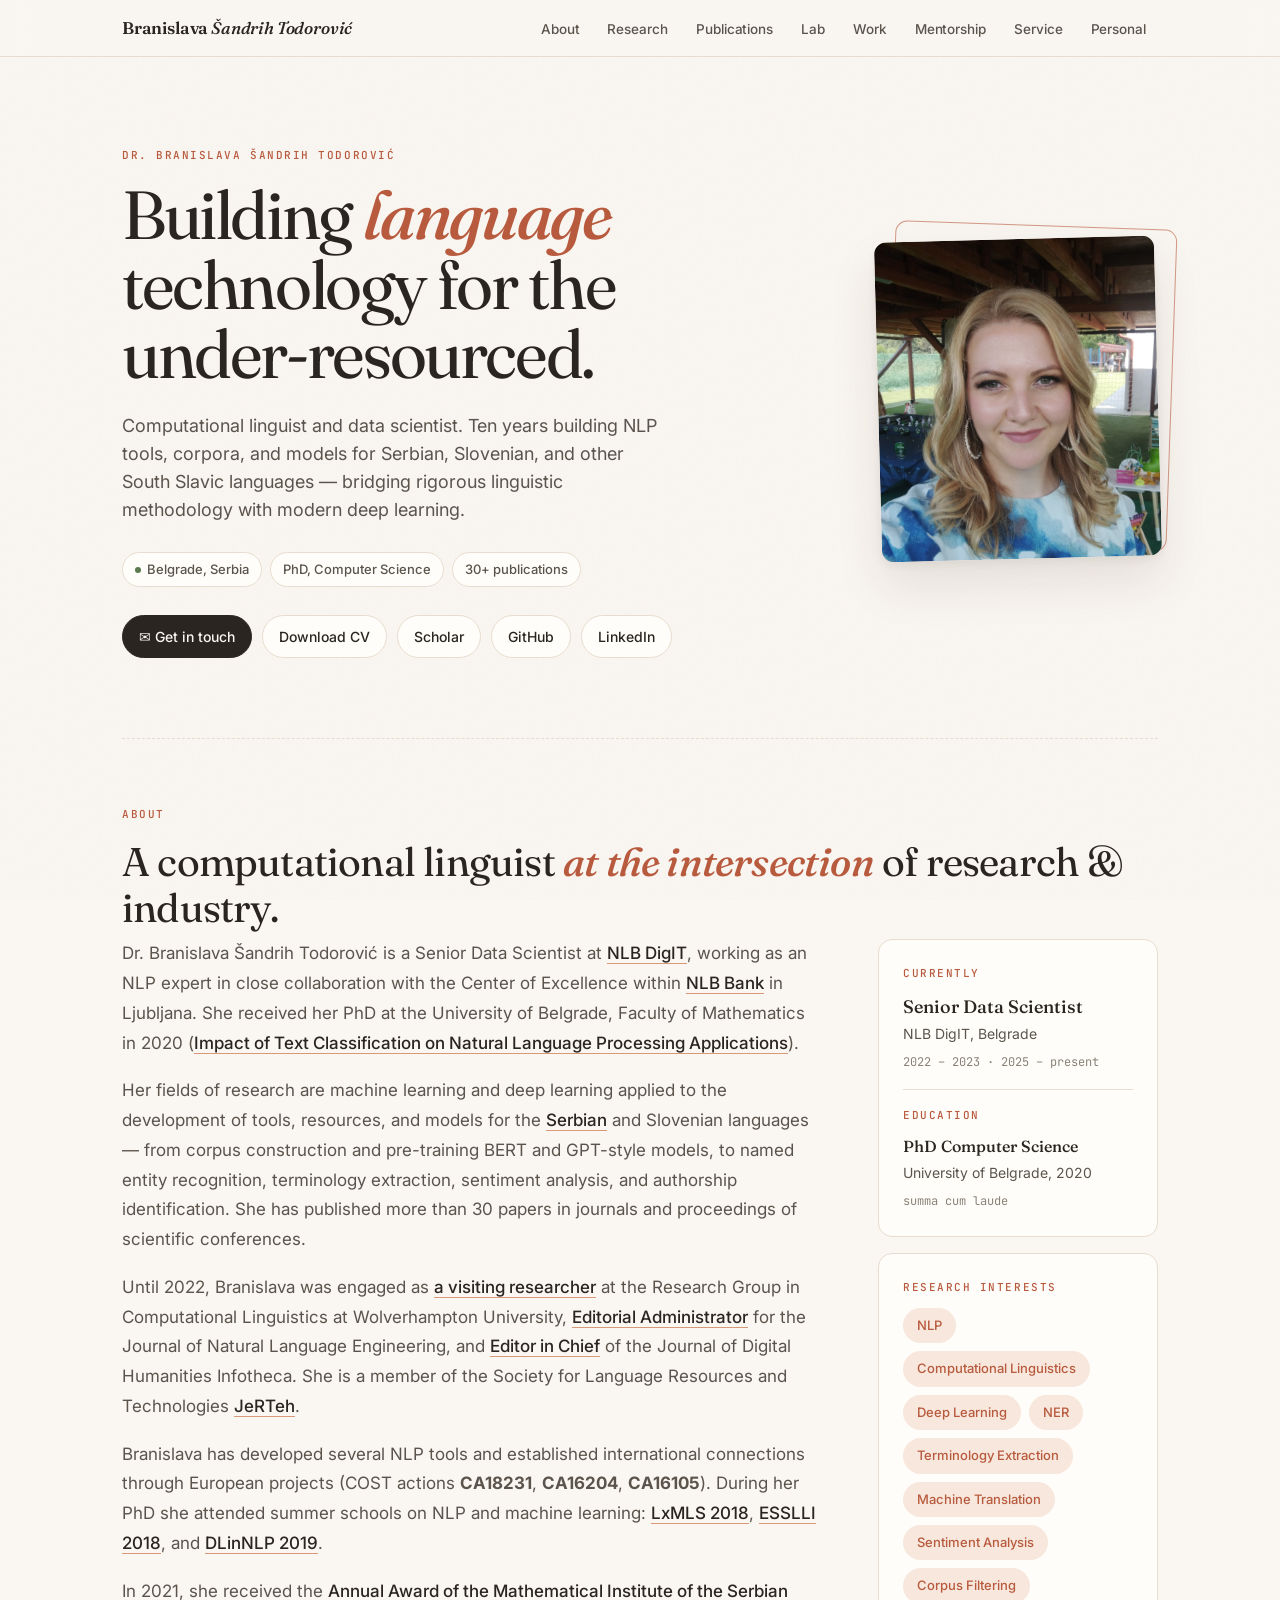
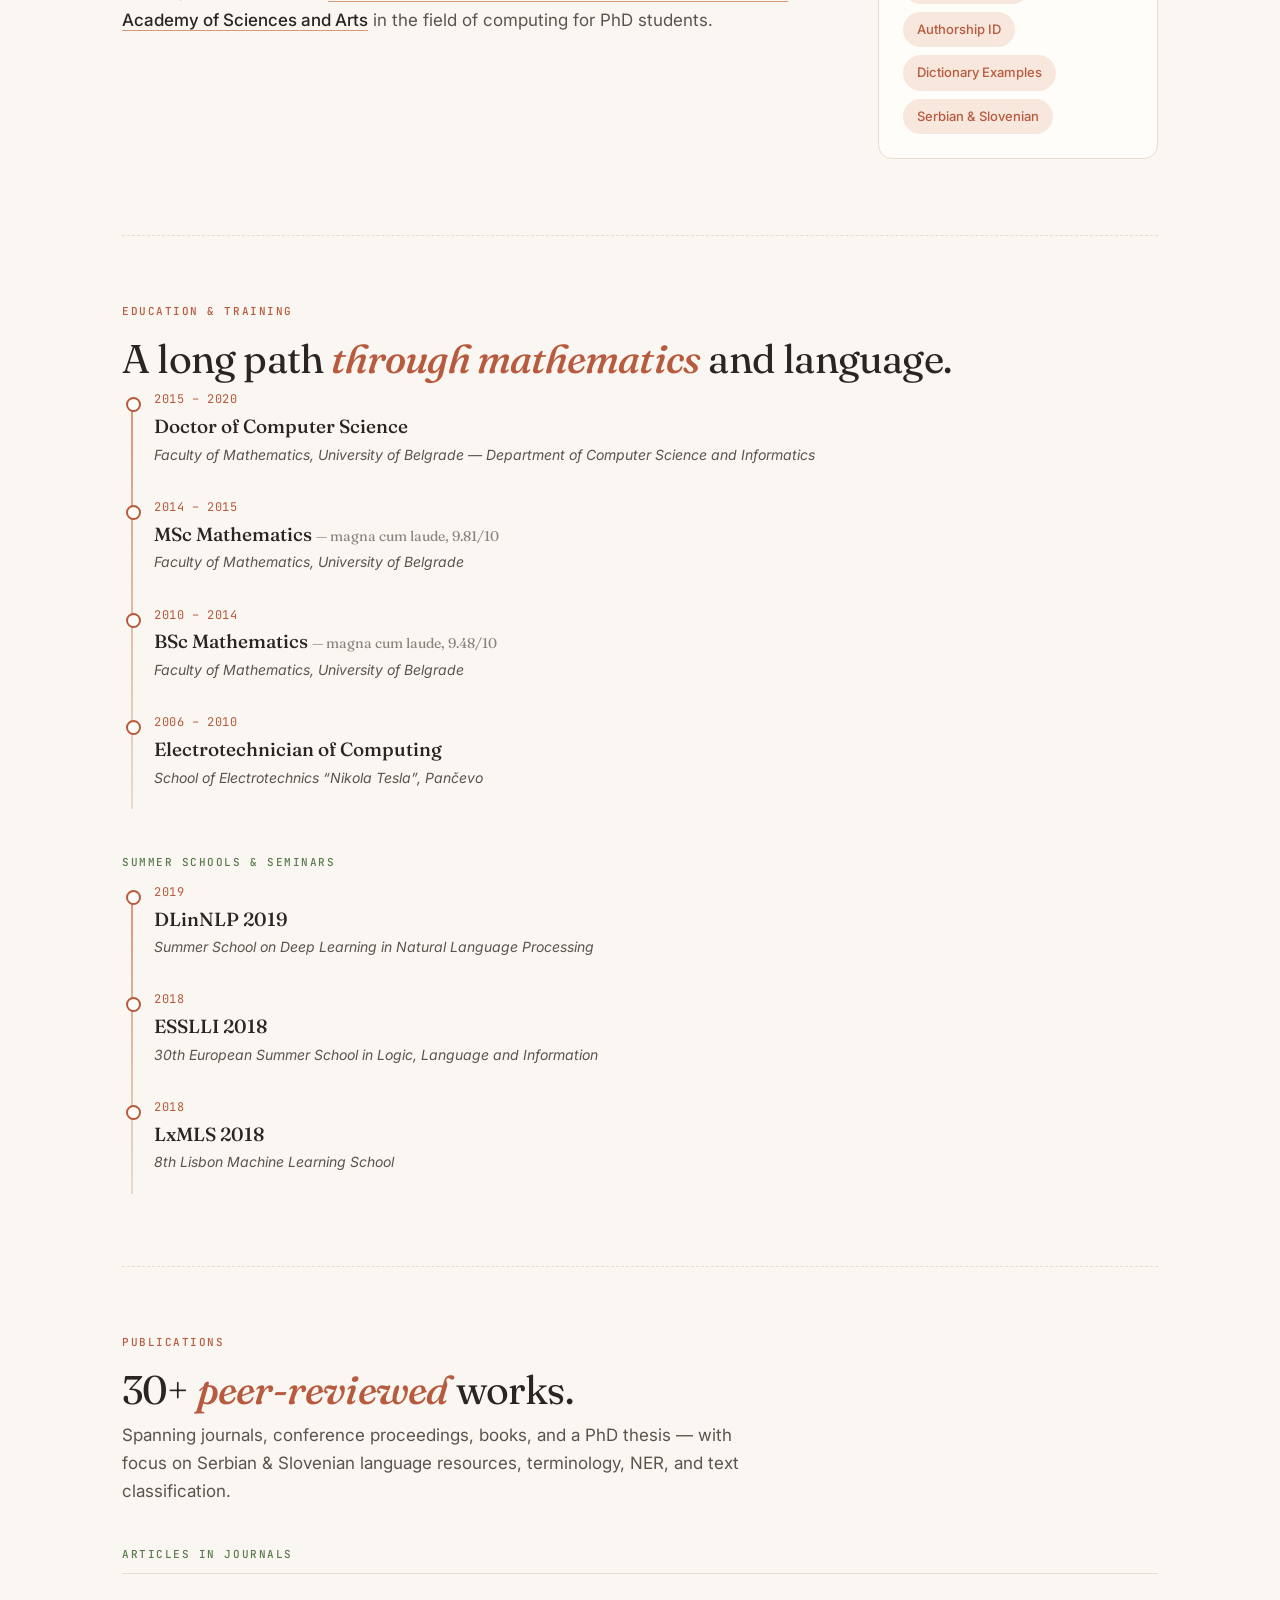
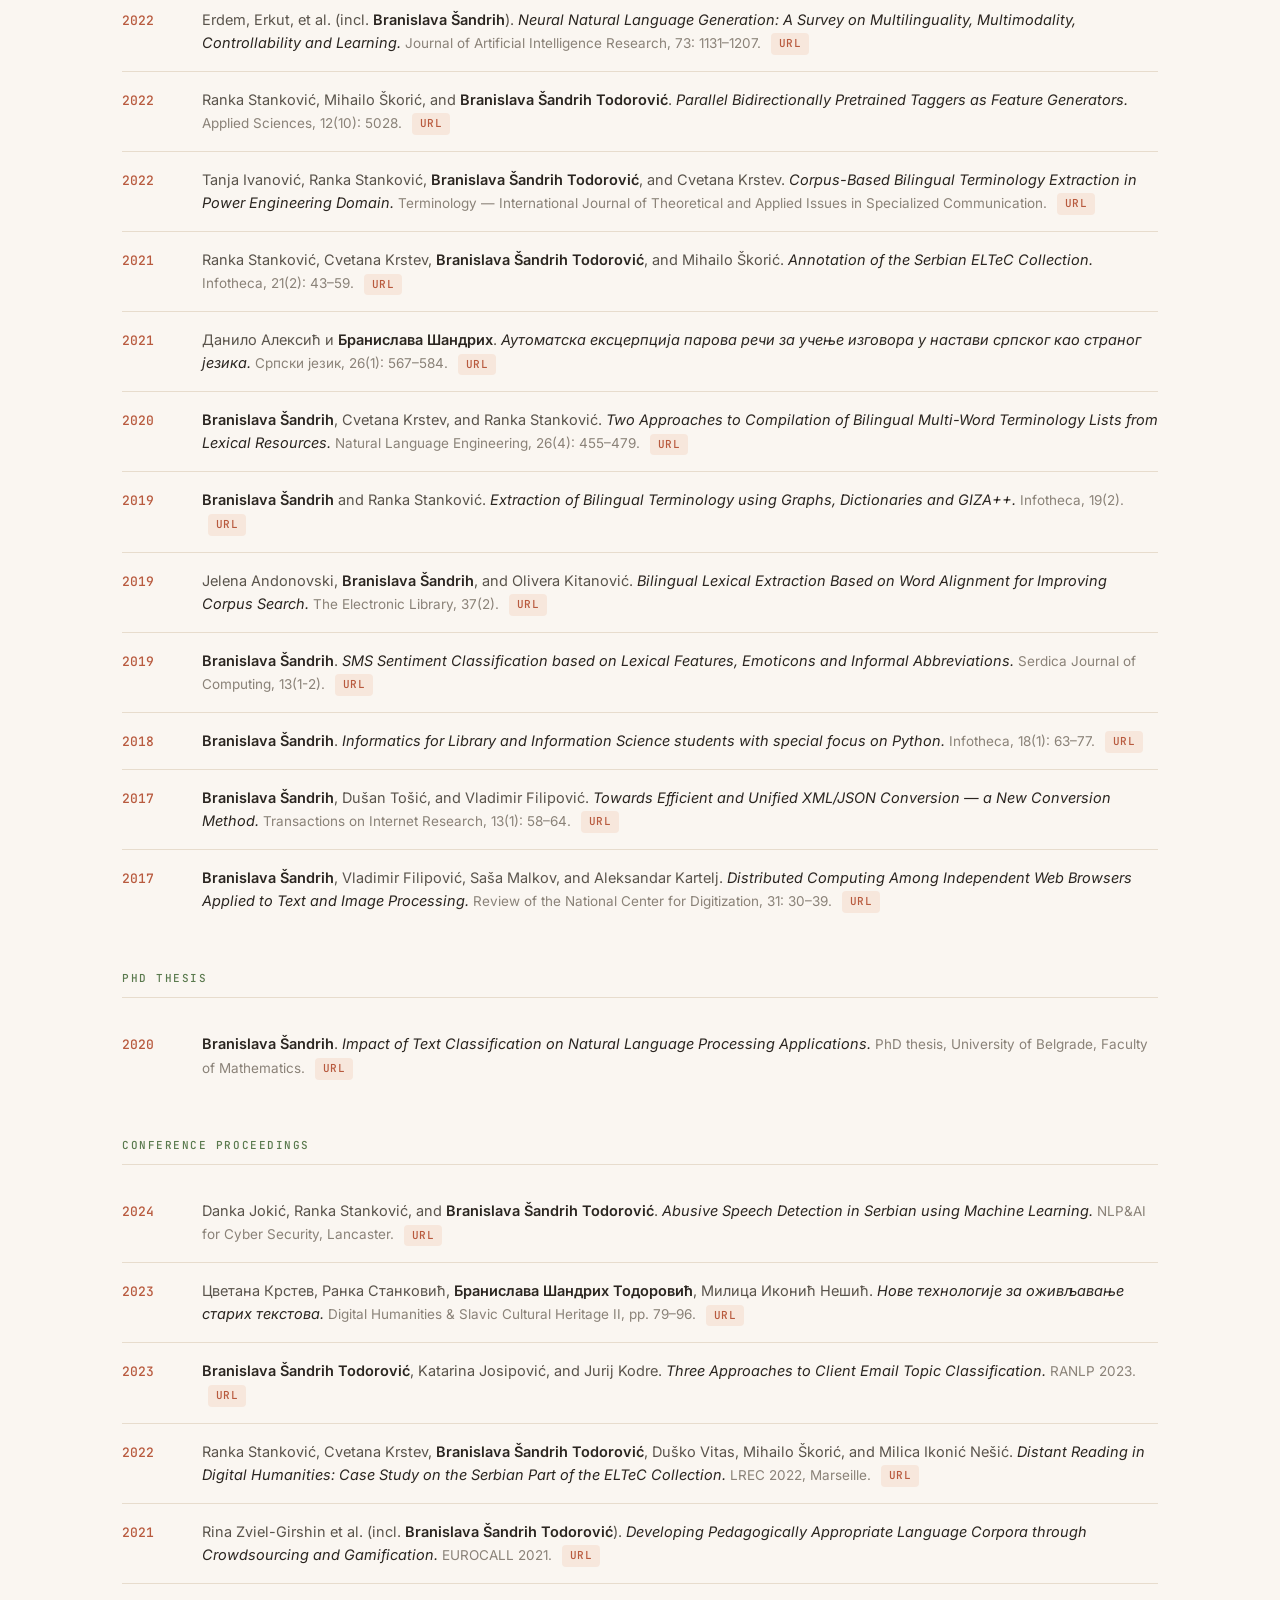
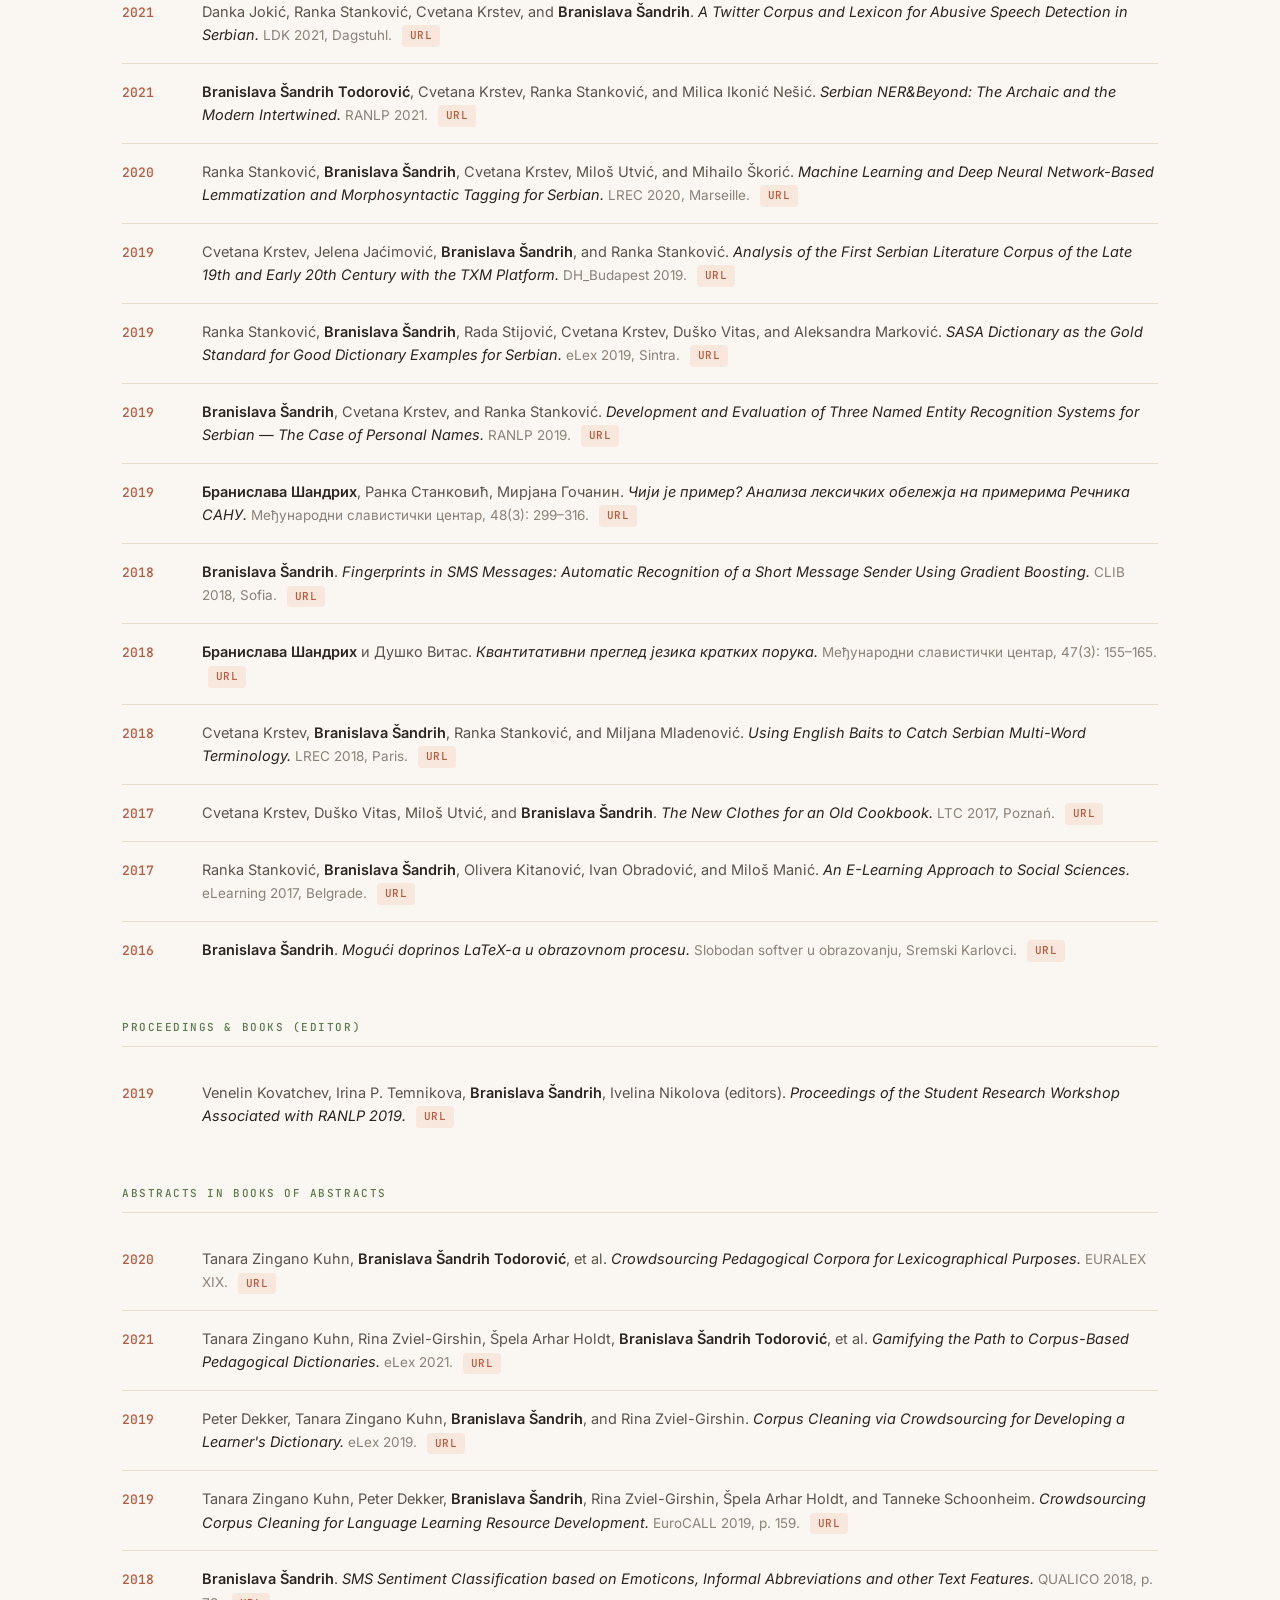
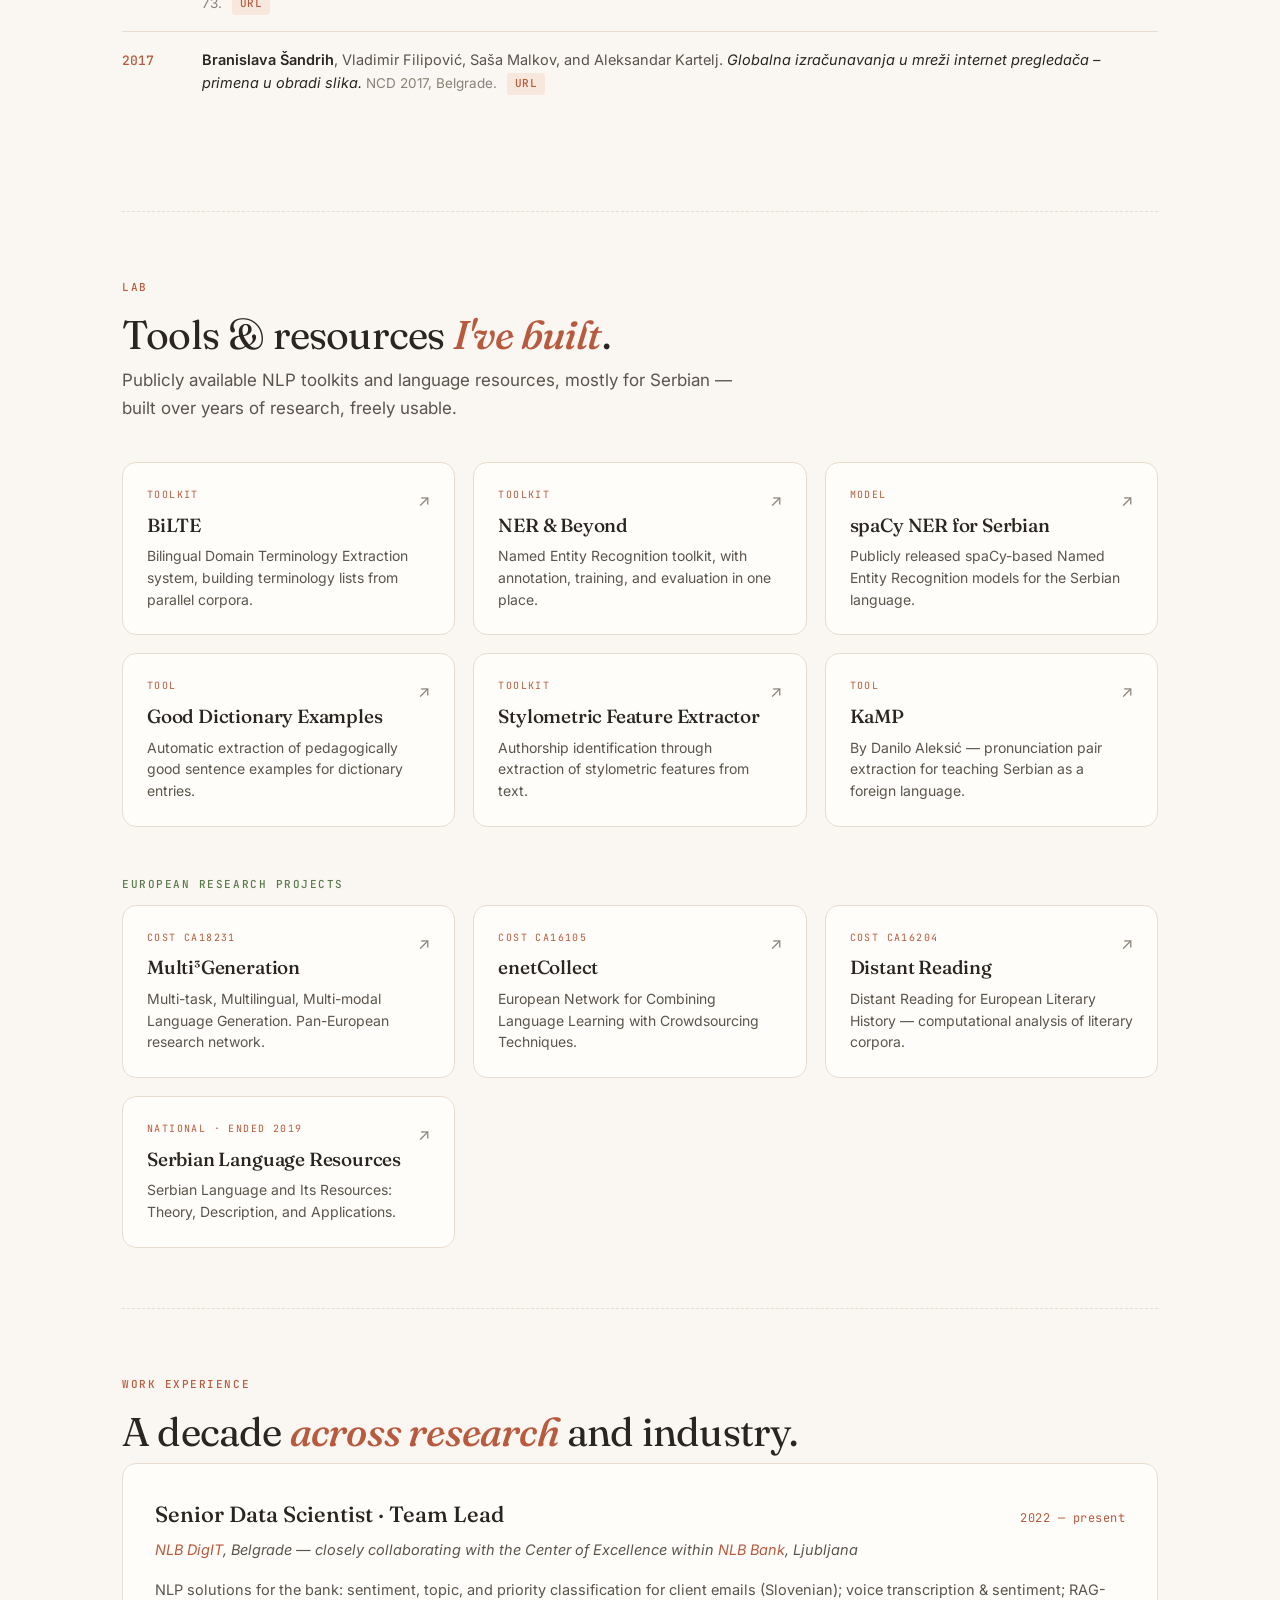
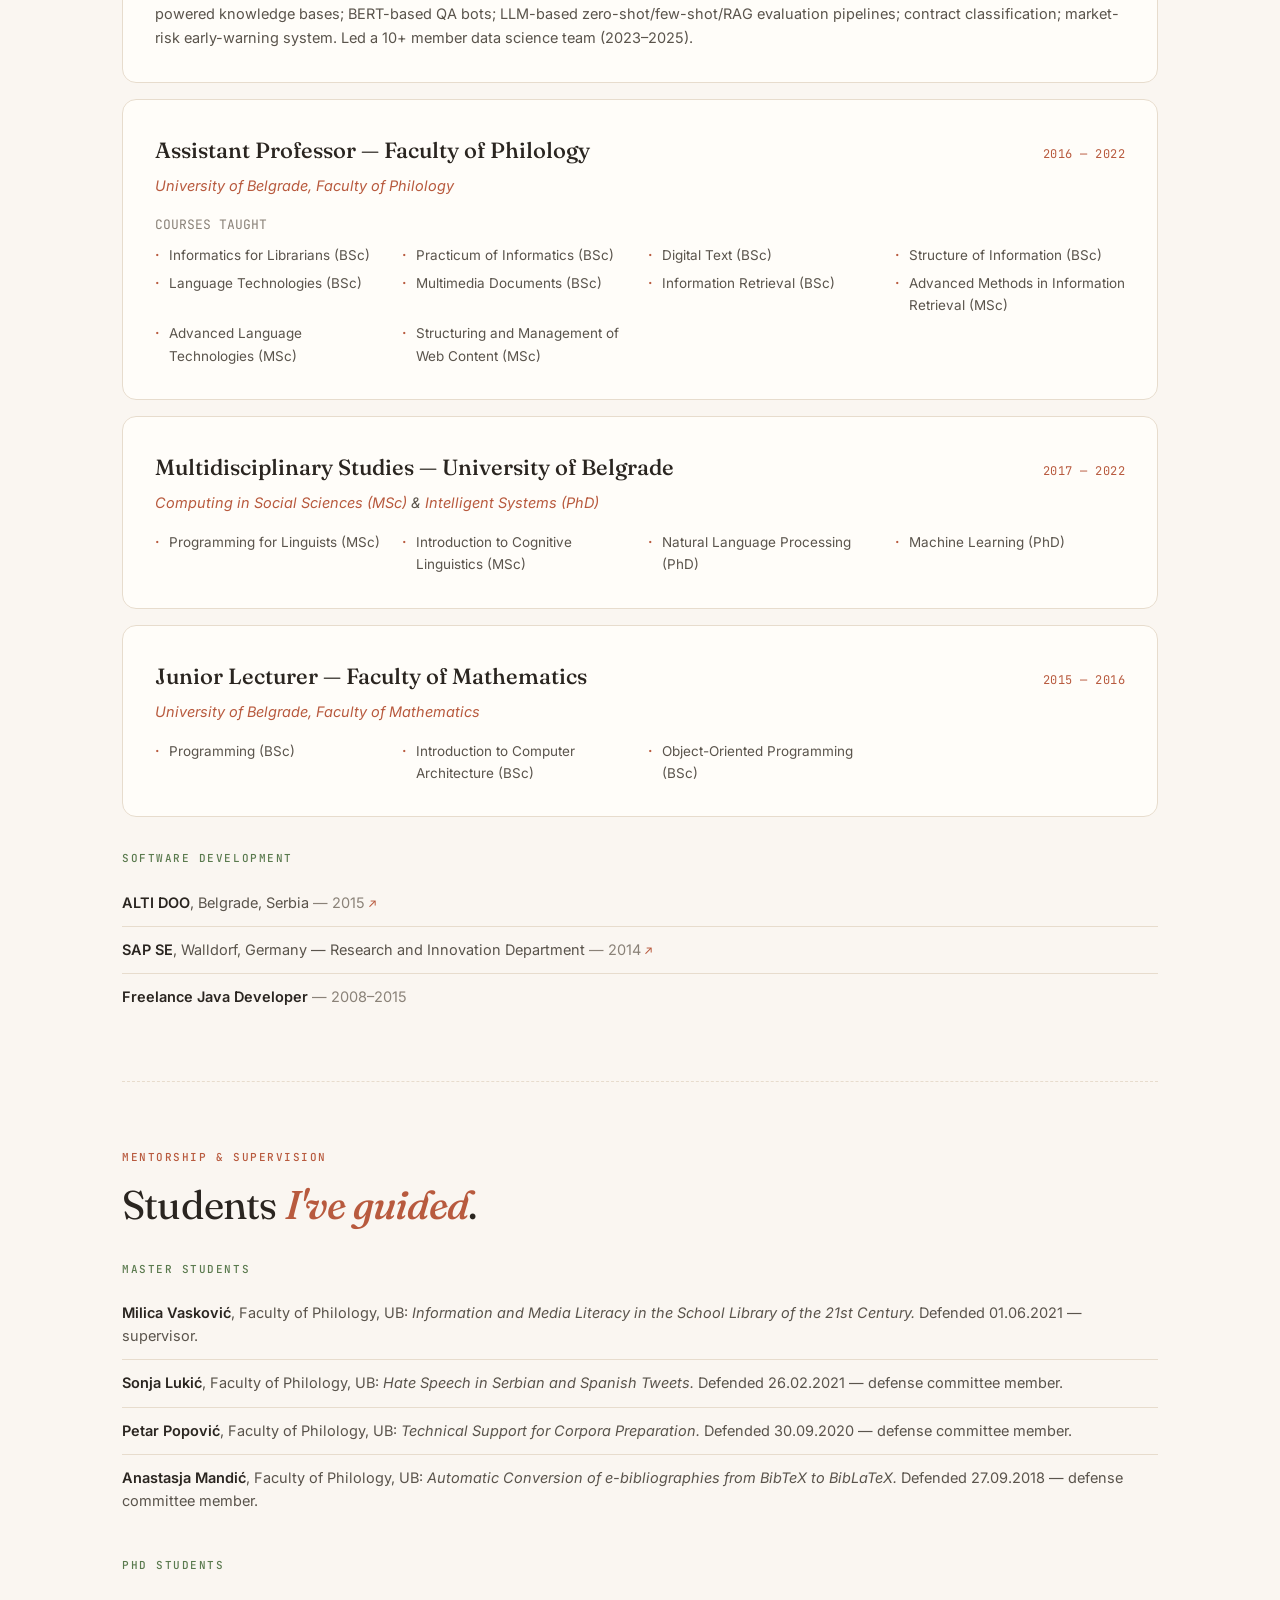
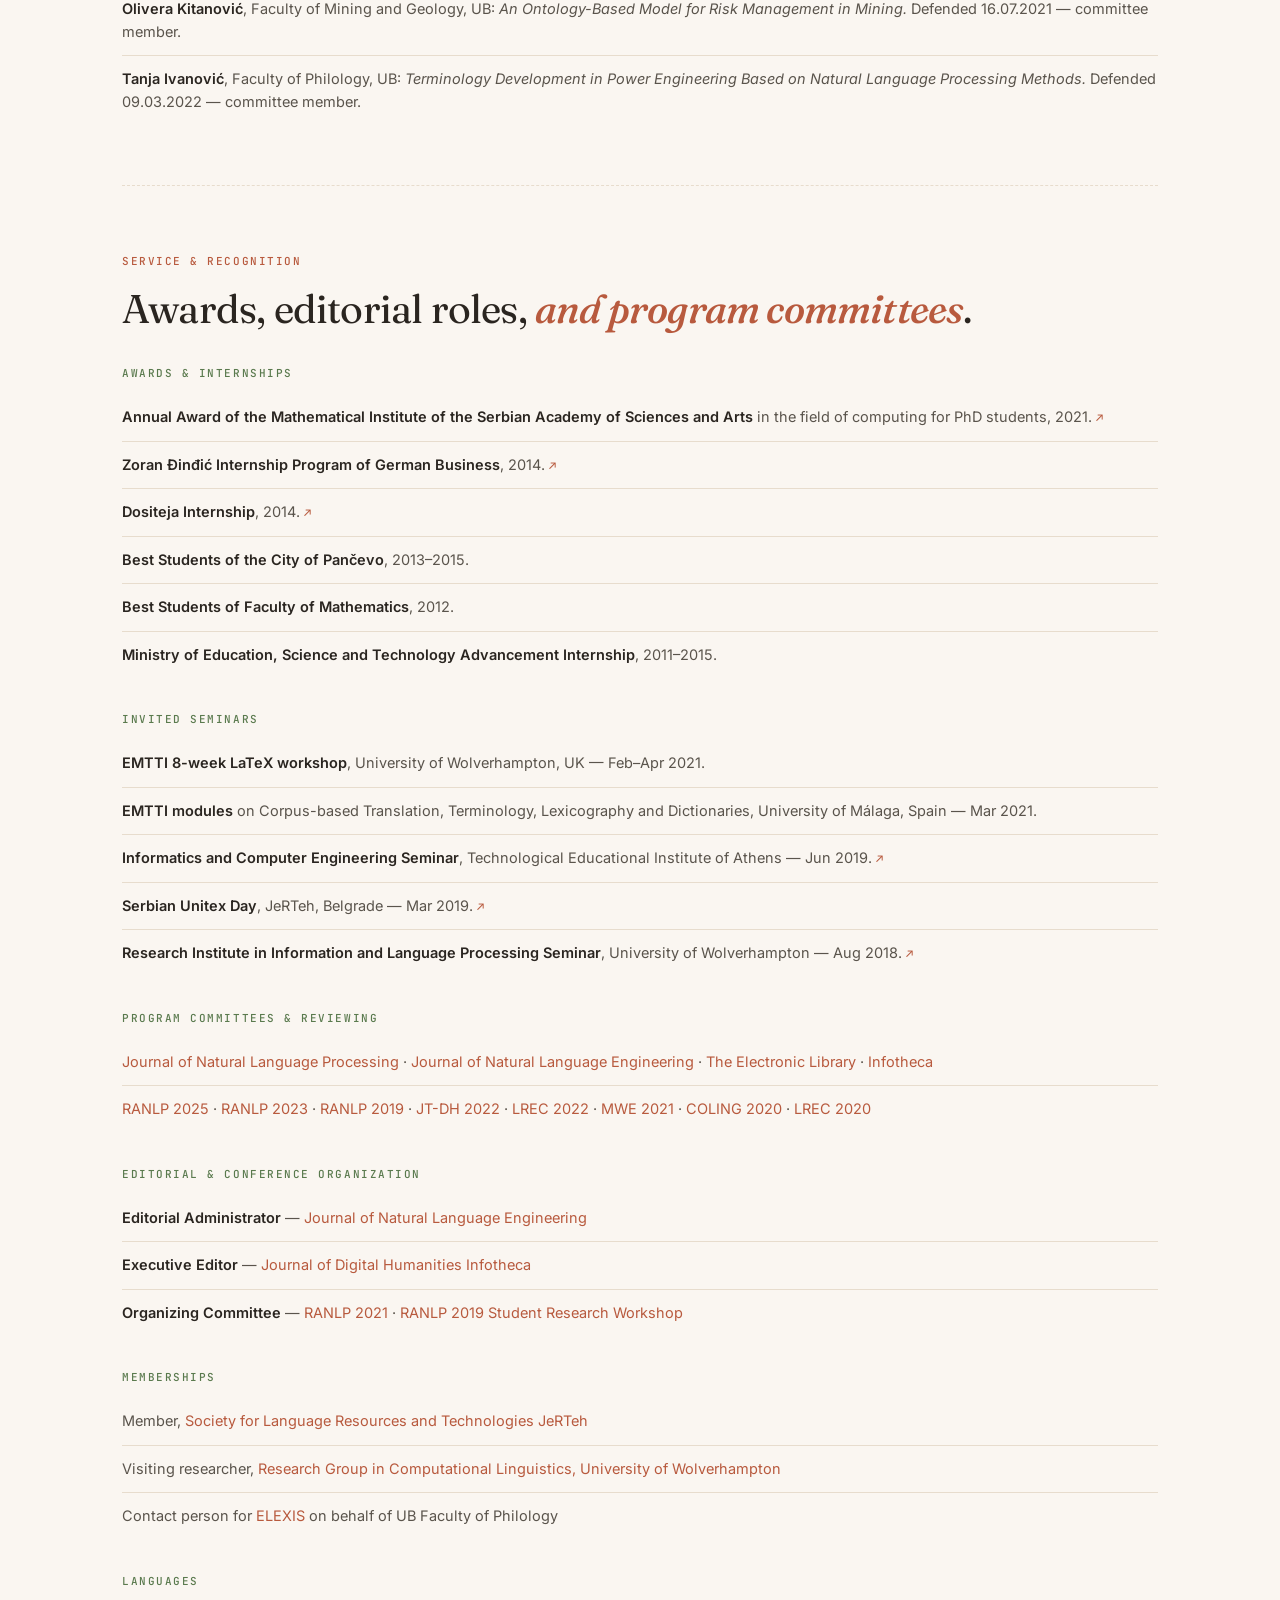
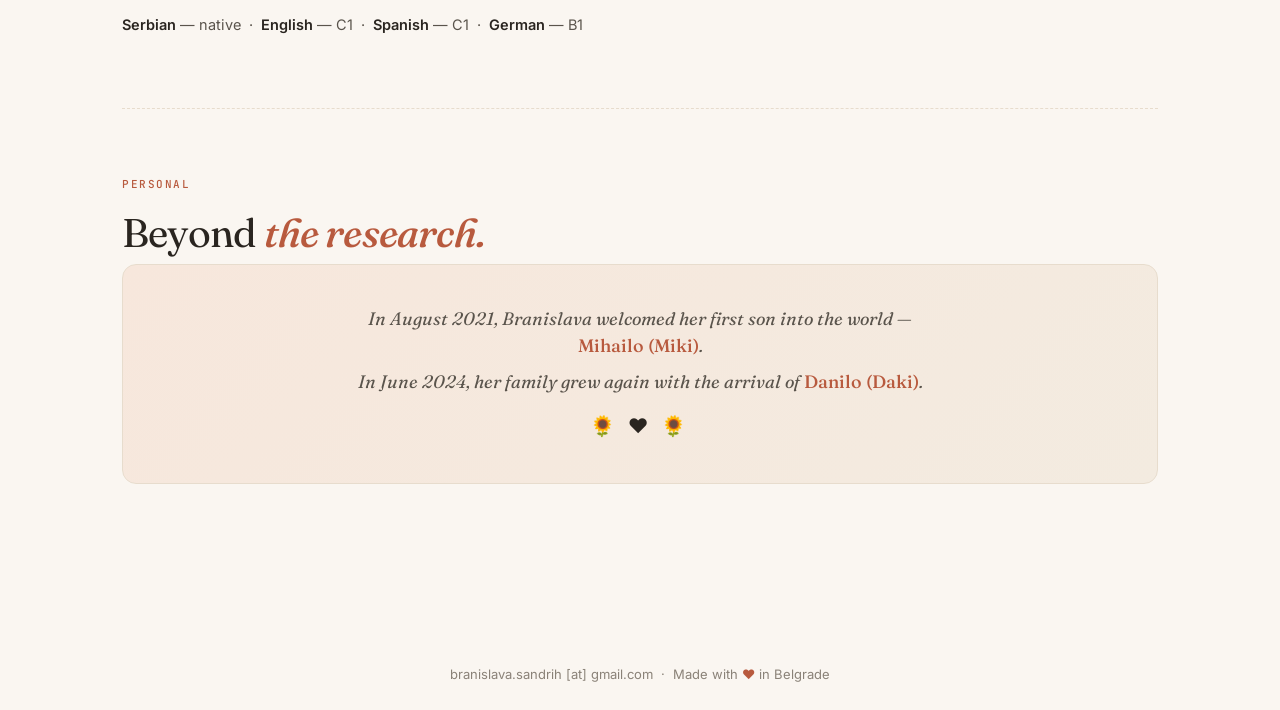
==== commit 5ae3e92c: "removed letter d" ====
--- a/index.html
+++ b/index.html
@@ -290,15 +290,7 @@
       color: var(--ink-soft);
     }
     .about-prose p { margin-bottom: 18px; }
-    .about-prose p:first-of-type::first-letter {
-      font-family: var(--serif);
-      font-size: 56px;
-      font-weight: 500;
-      float: left;
-      line-height: .9;
-      padding: 6px 10px 0 0;
-      color: var(--accent);
-    }
+    
     .about-prose a {
       color: var(--ink);
       border-bottom: 1px solid var(--accent-soft);
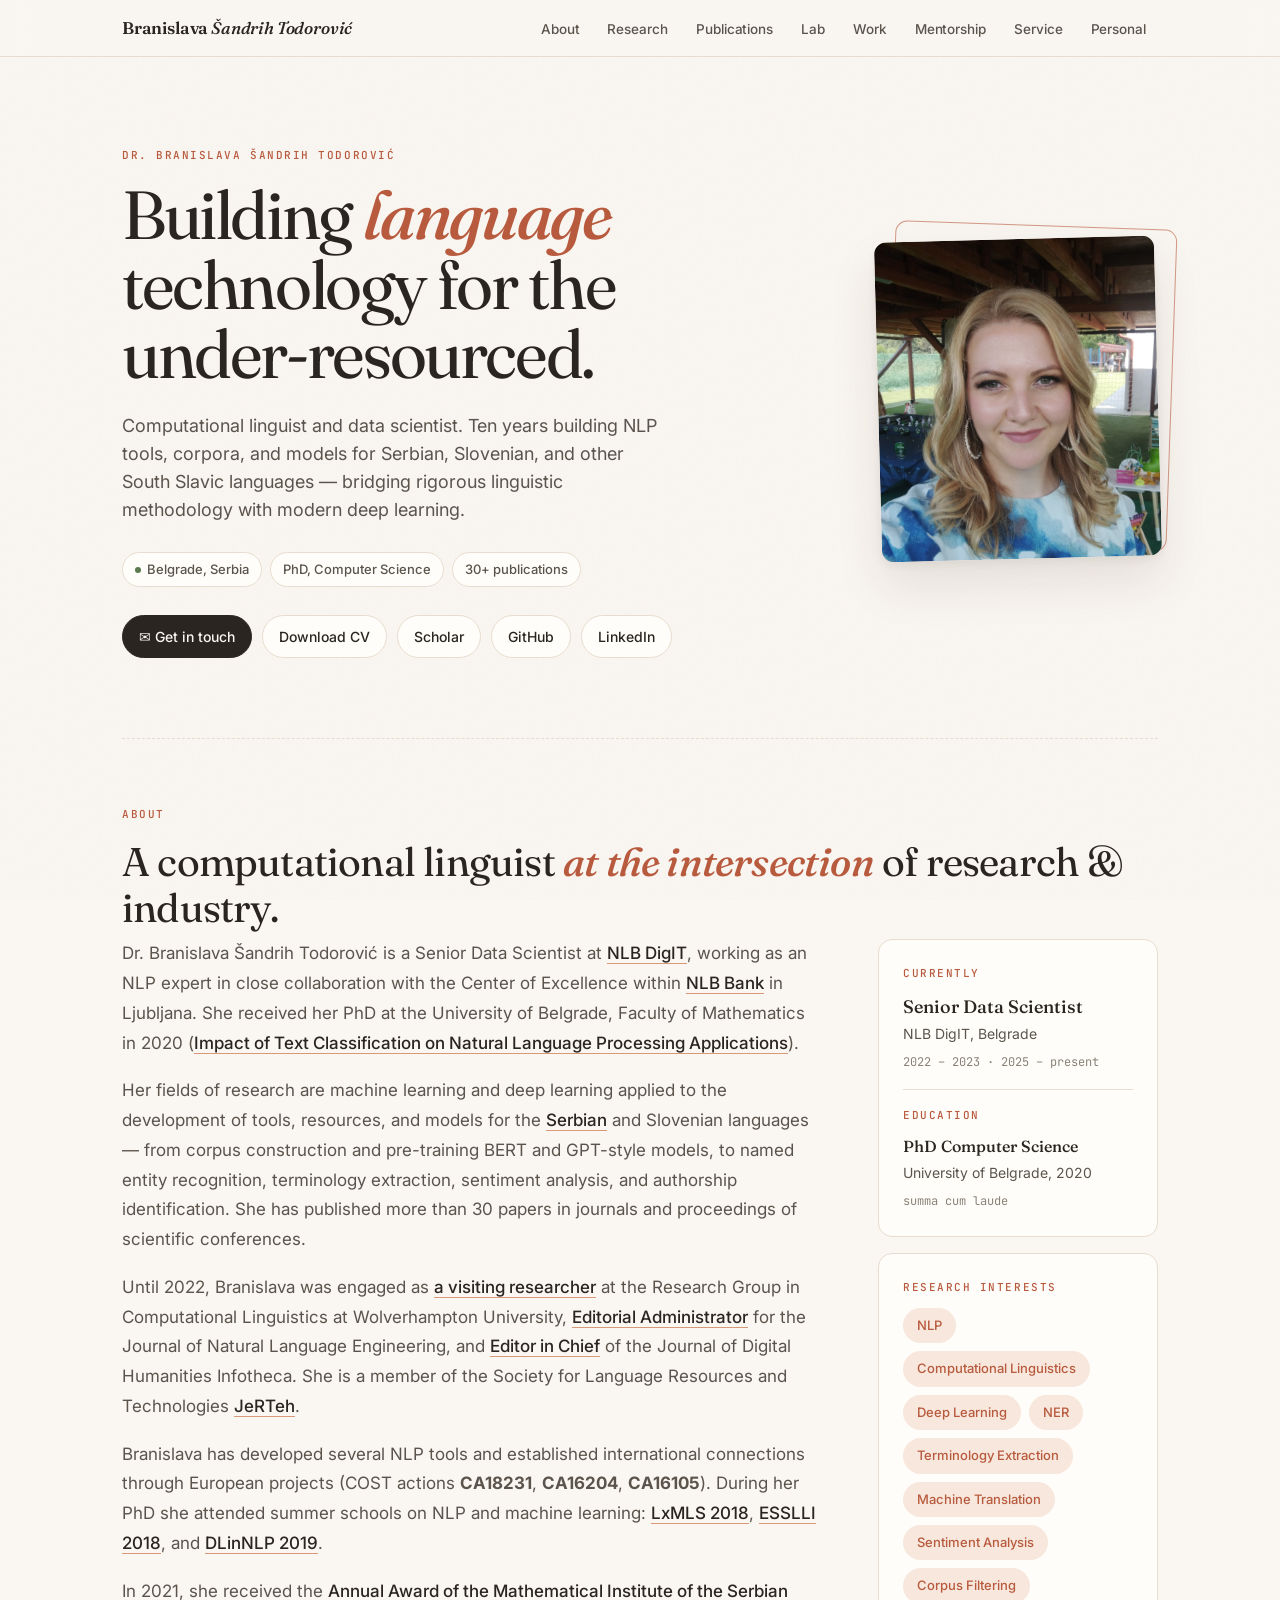
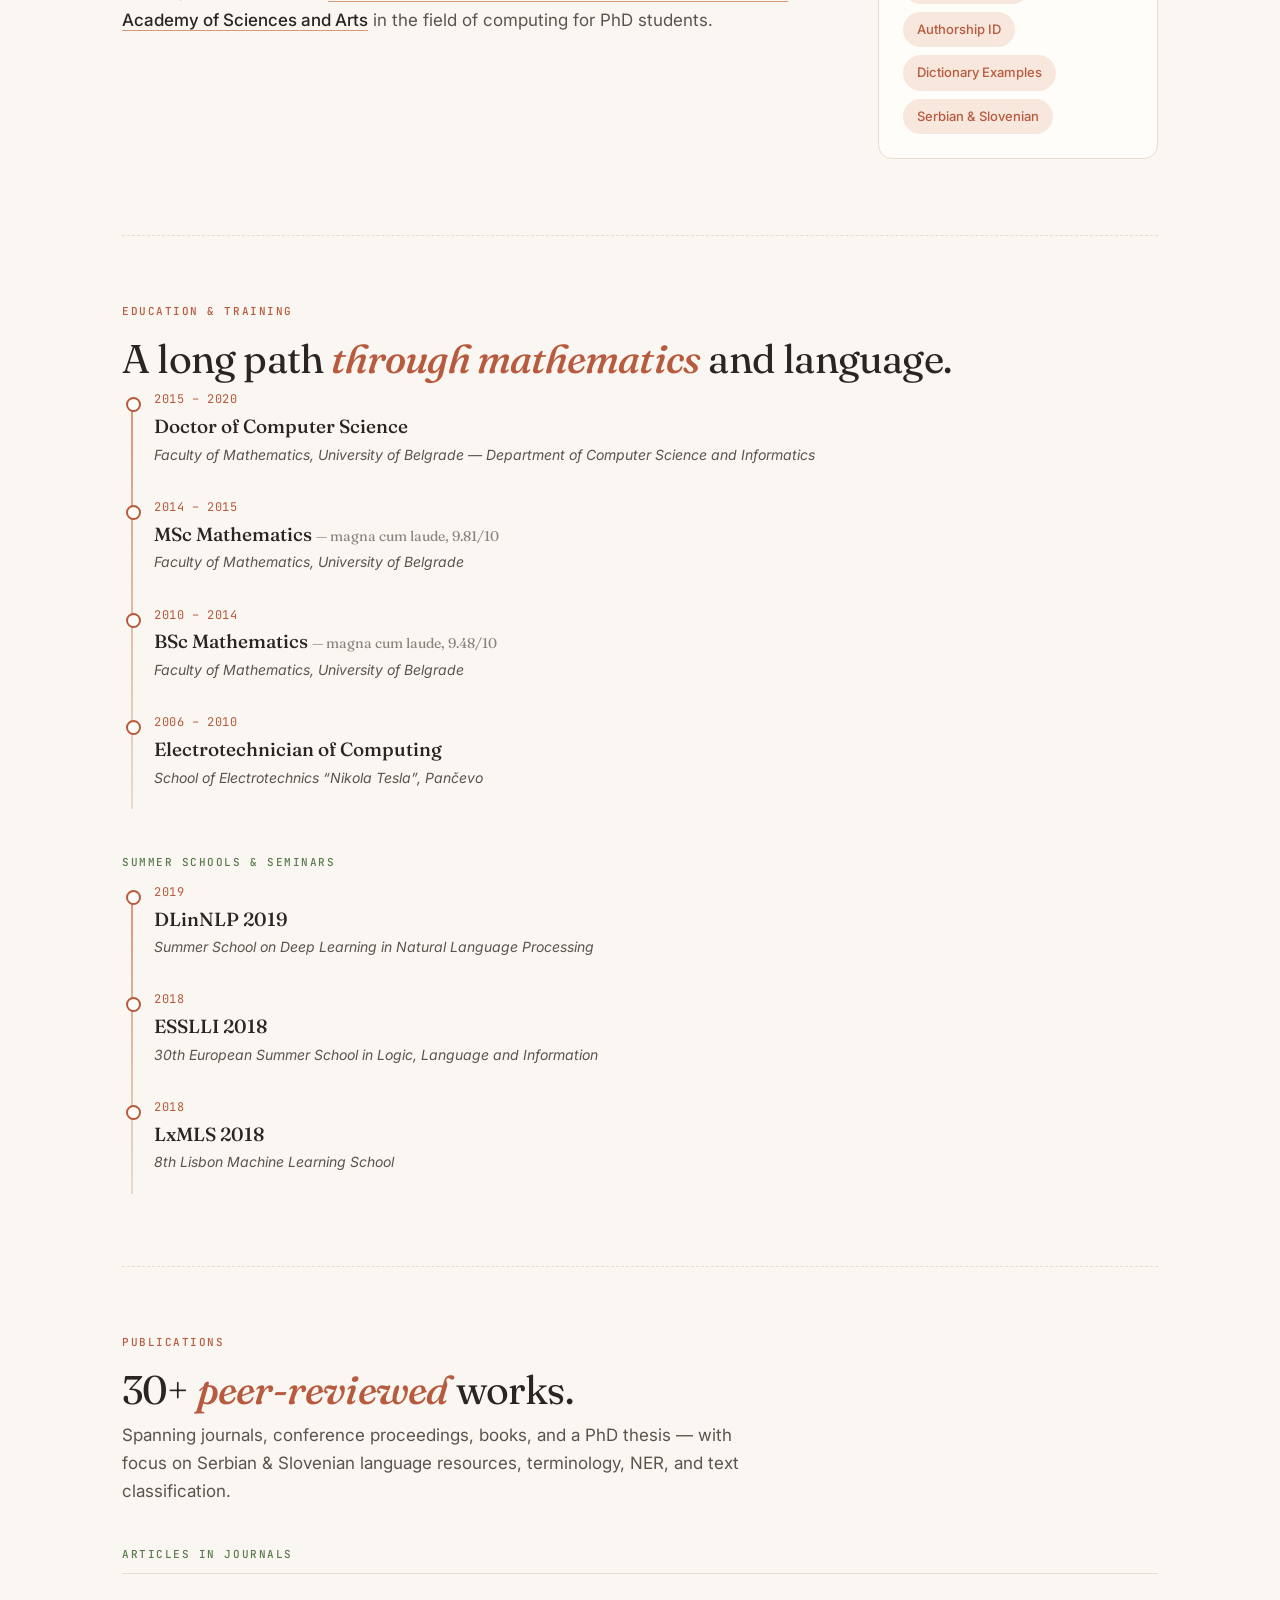
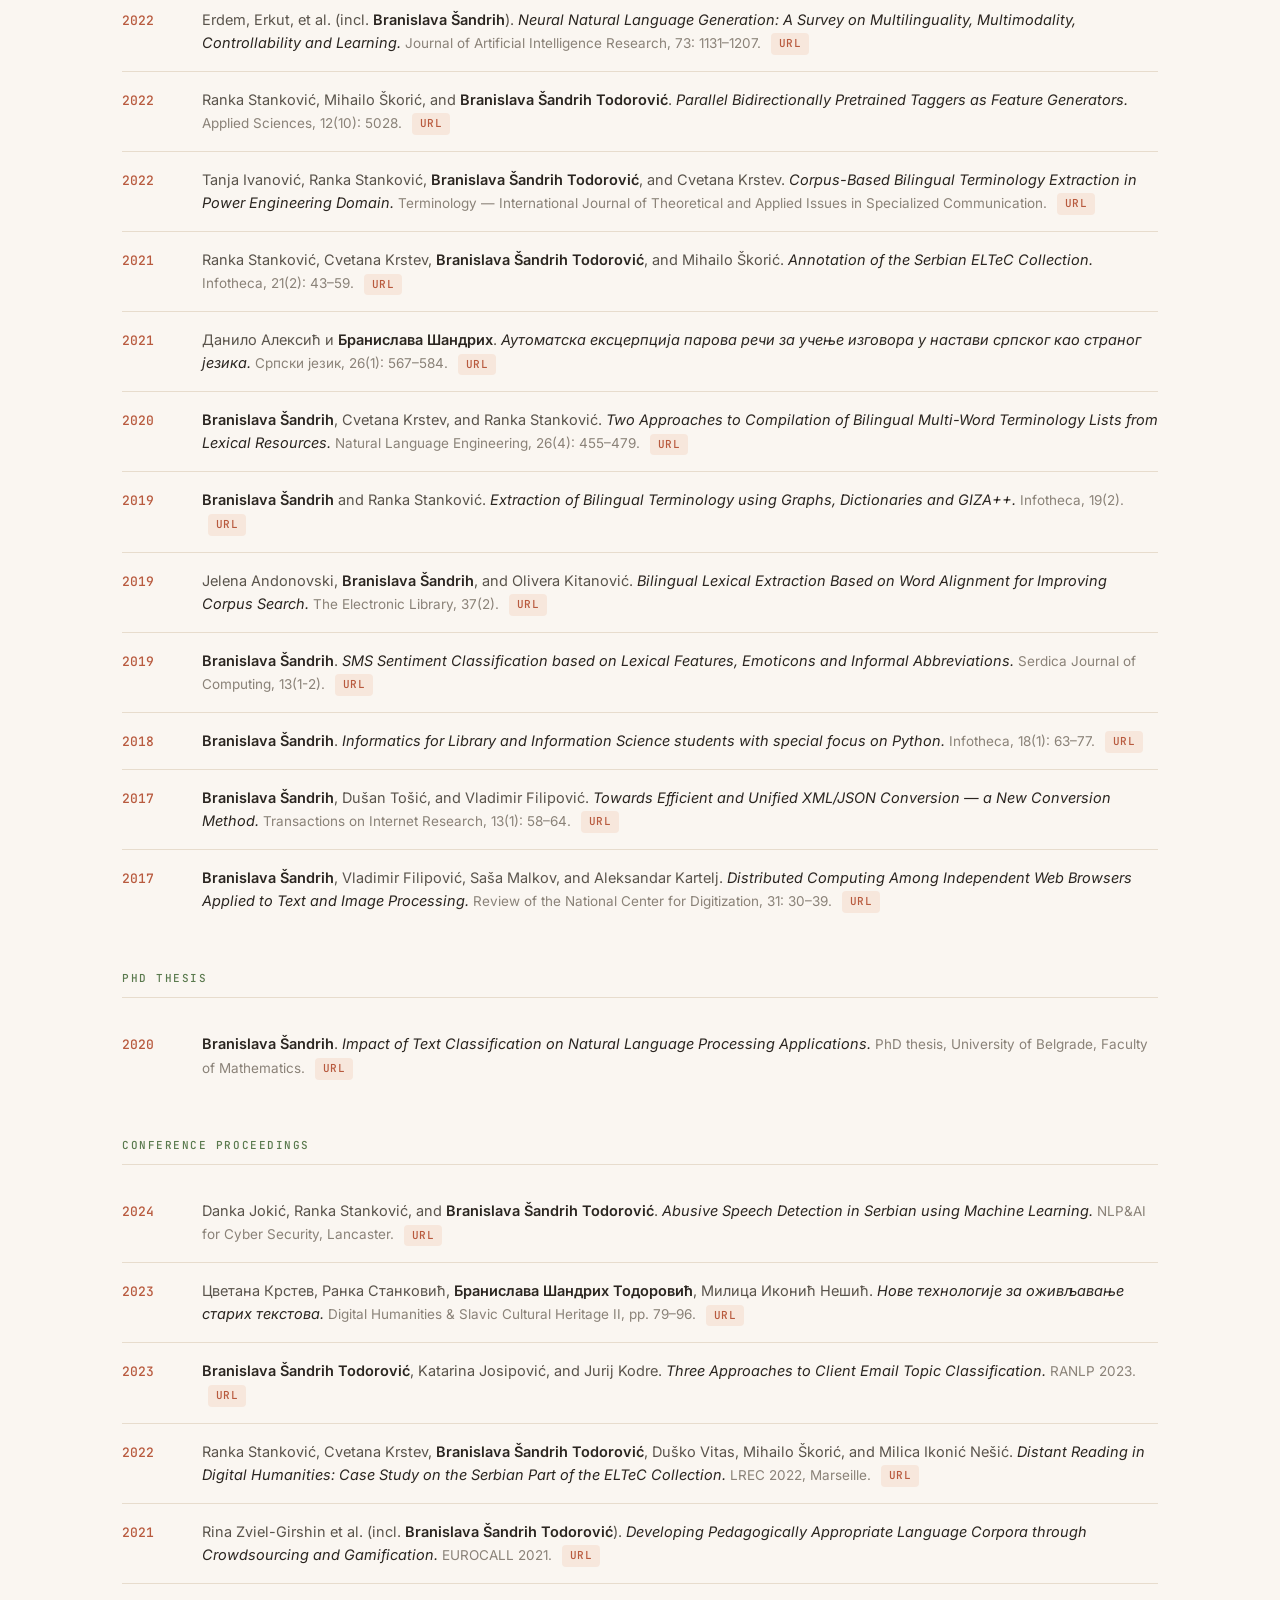
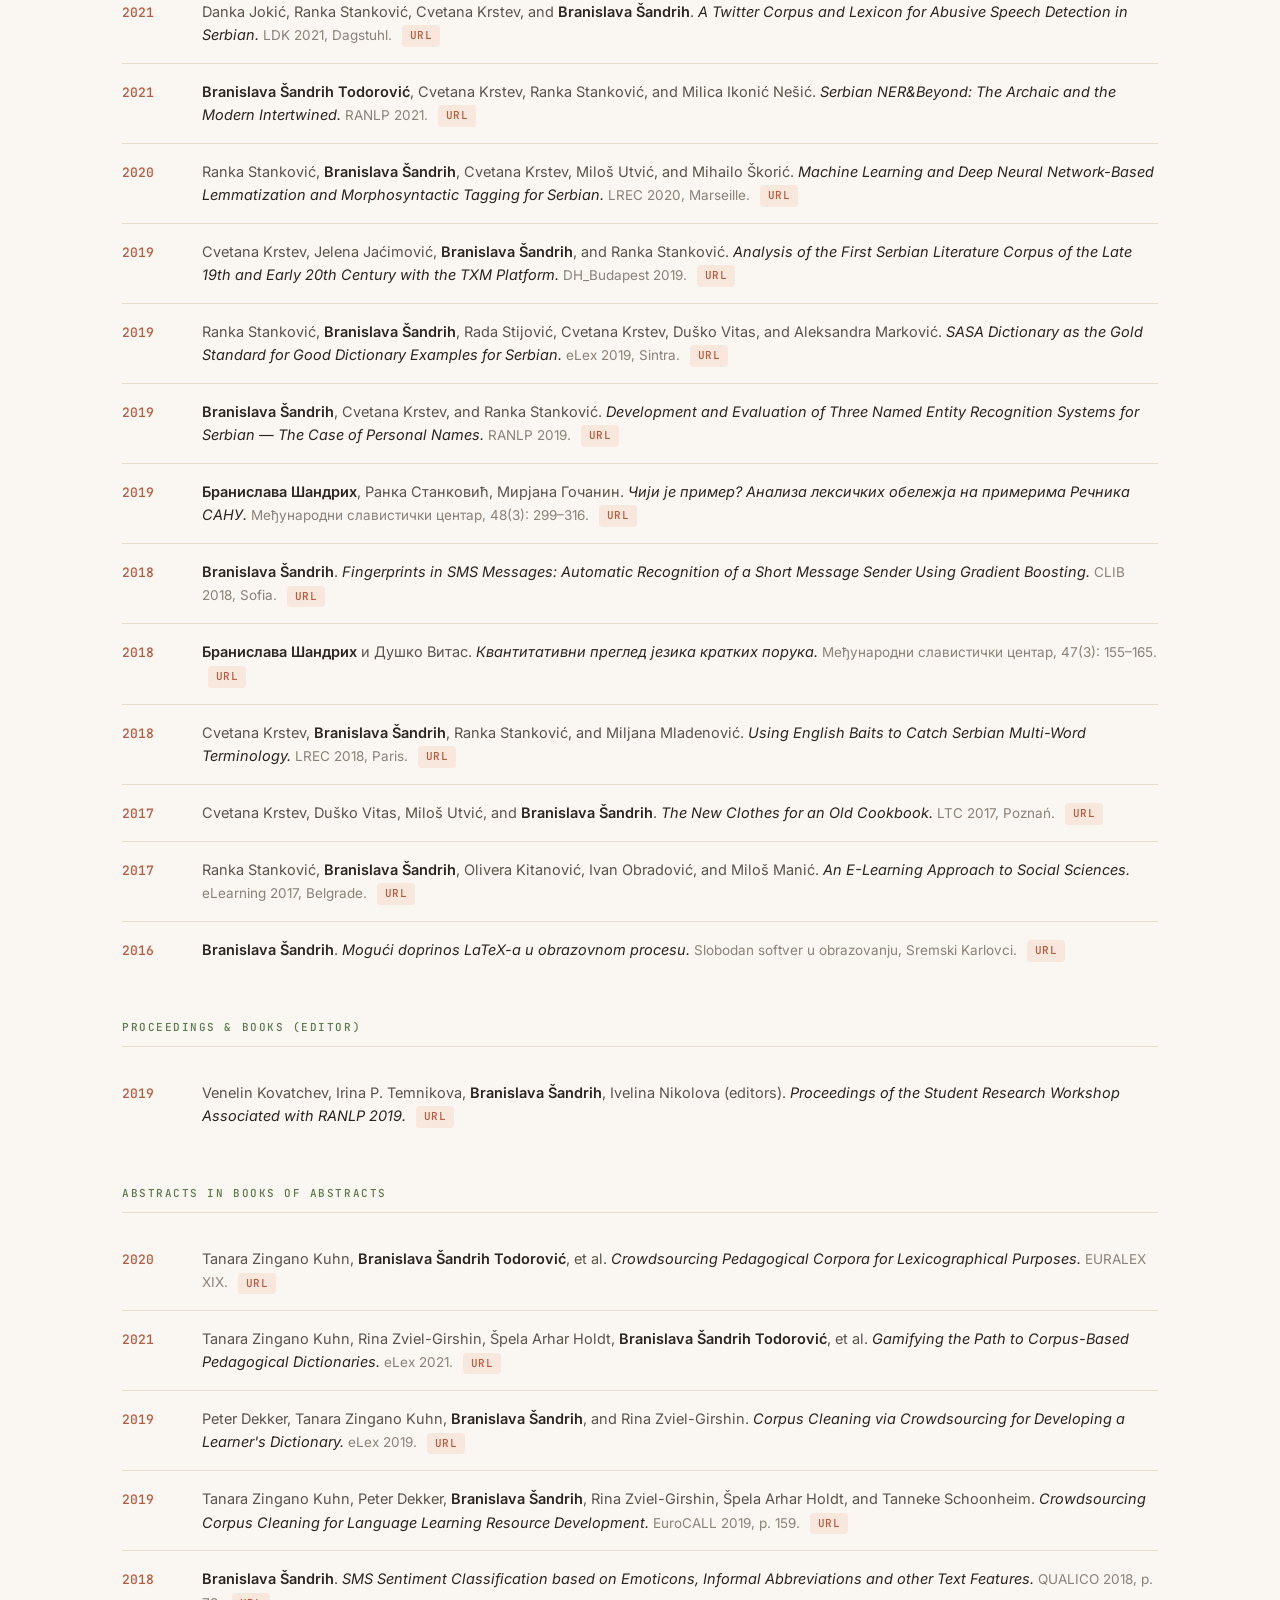
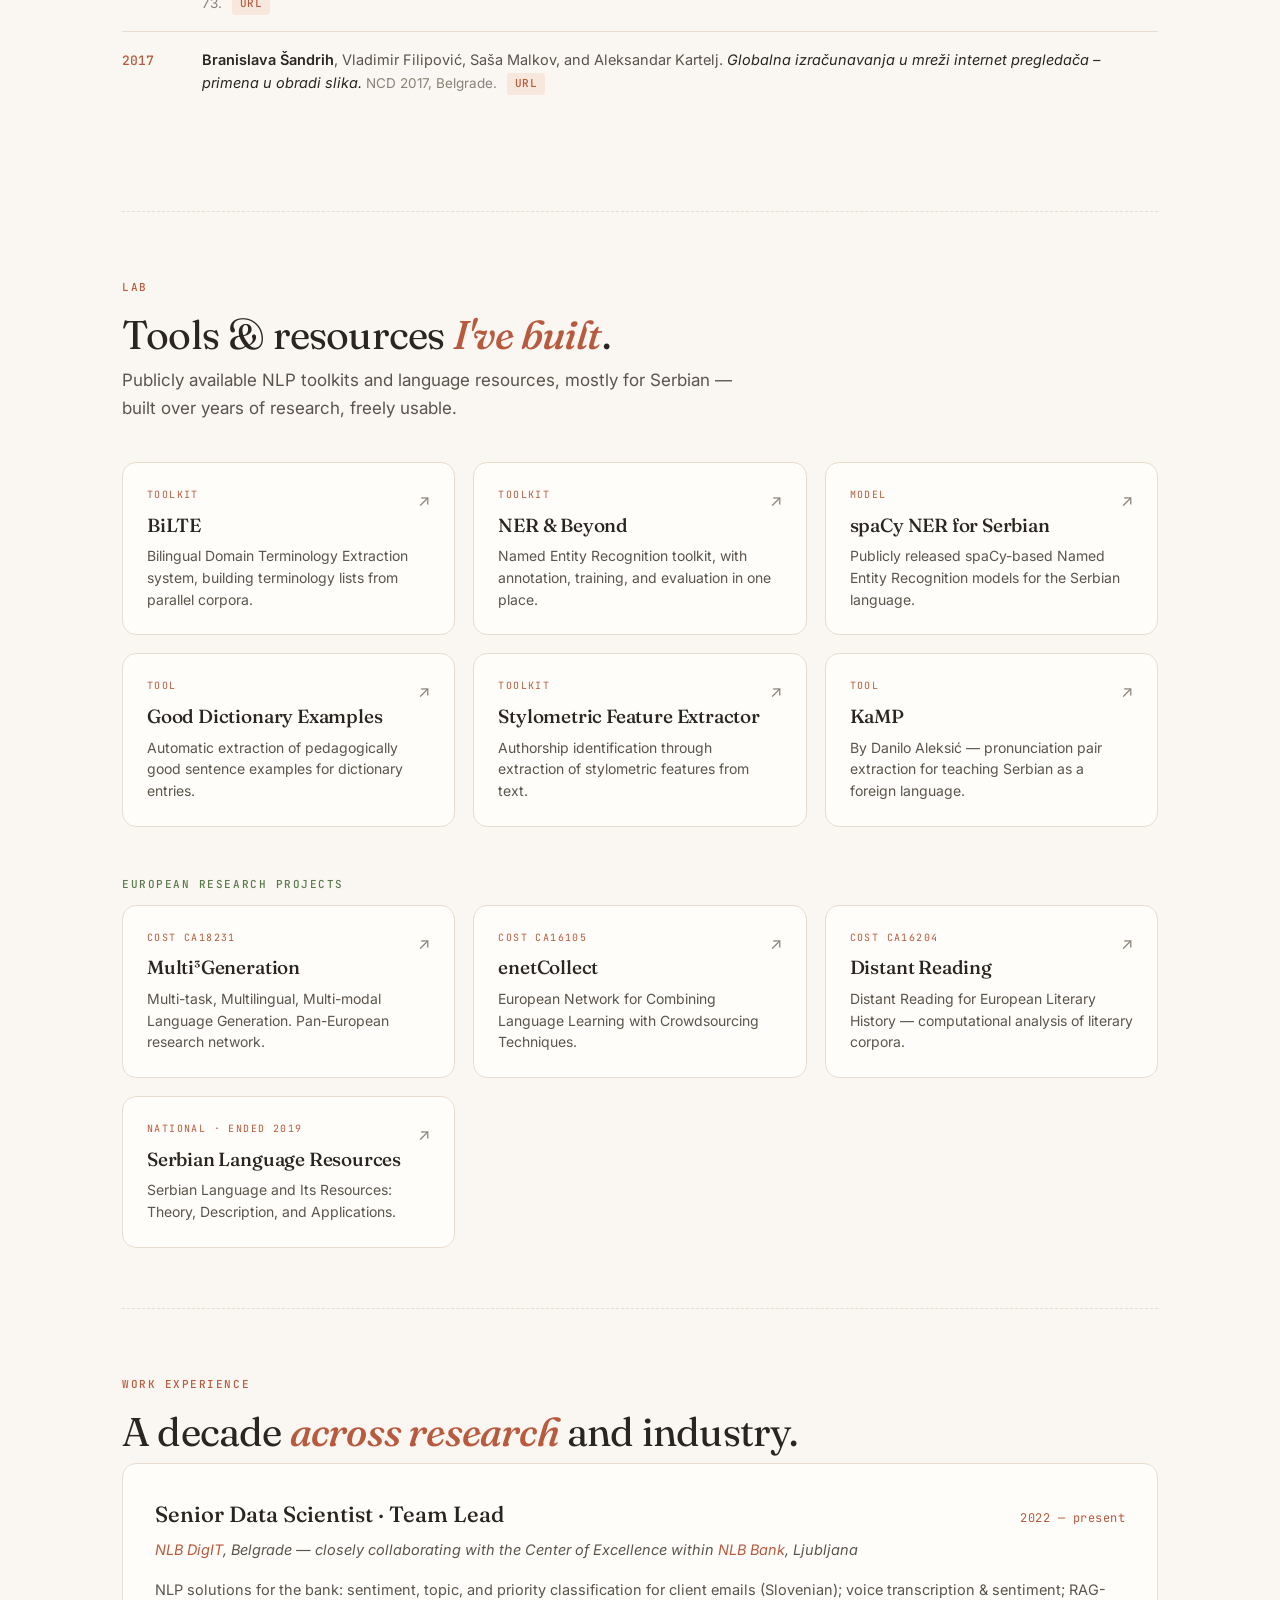
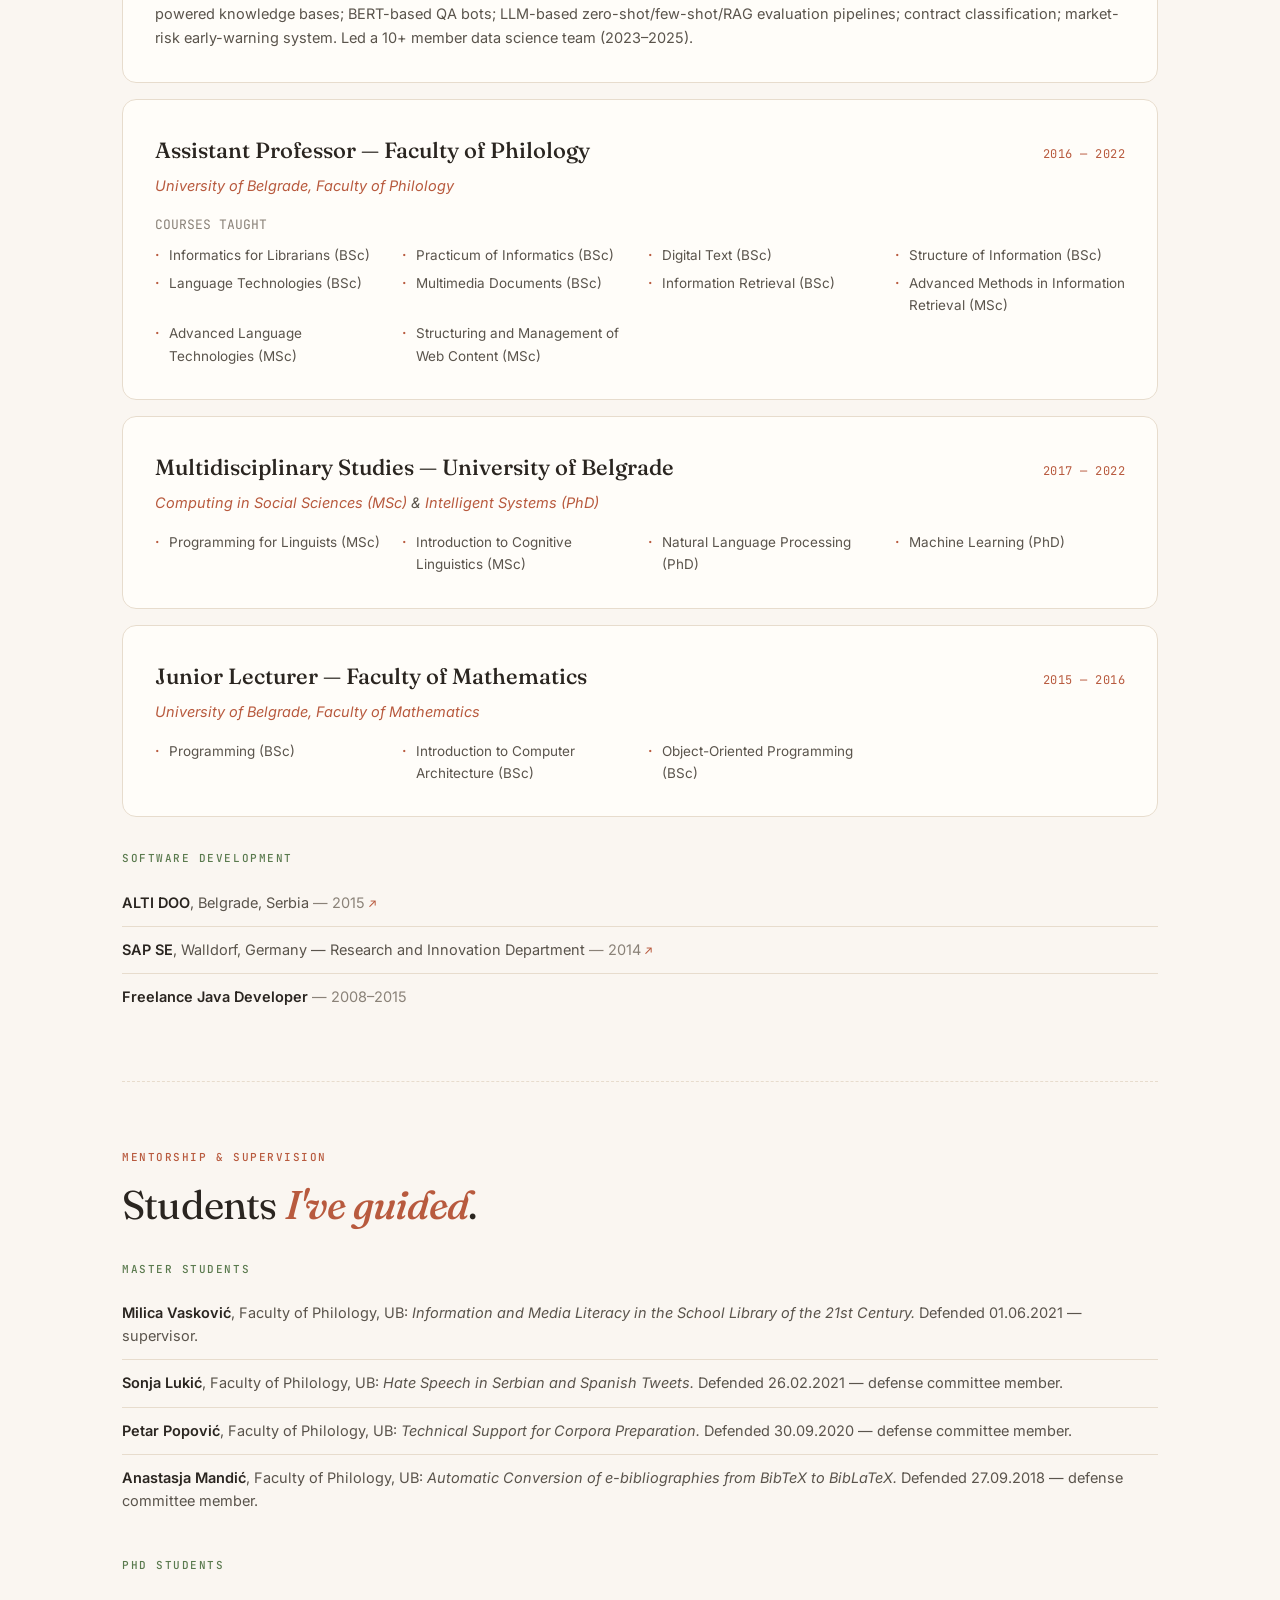
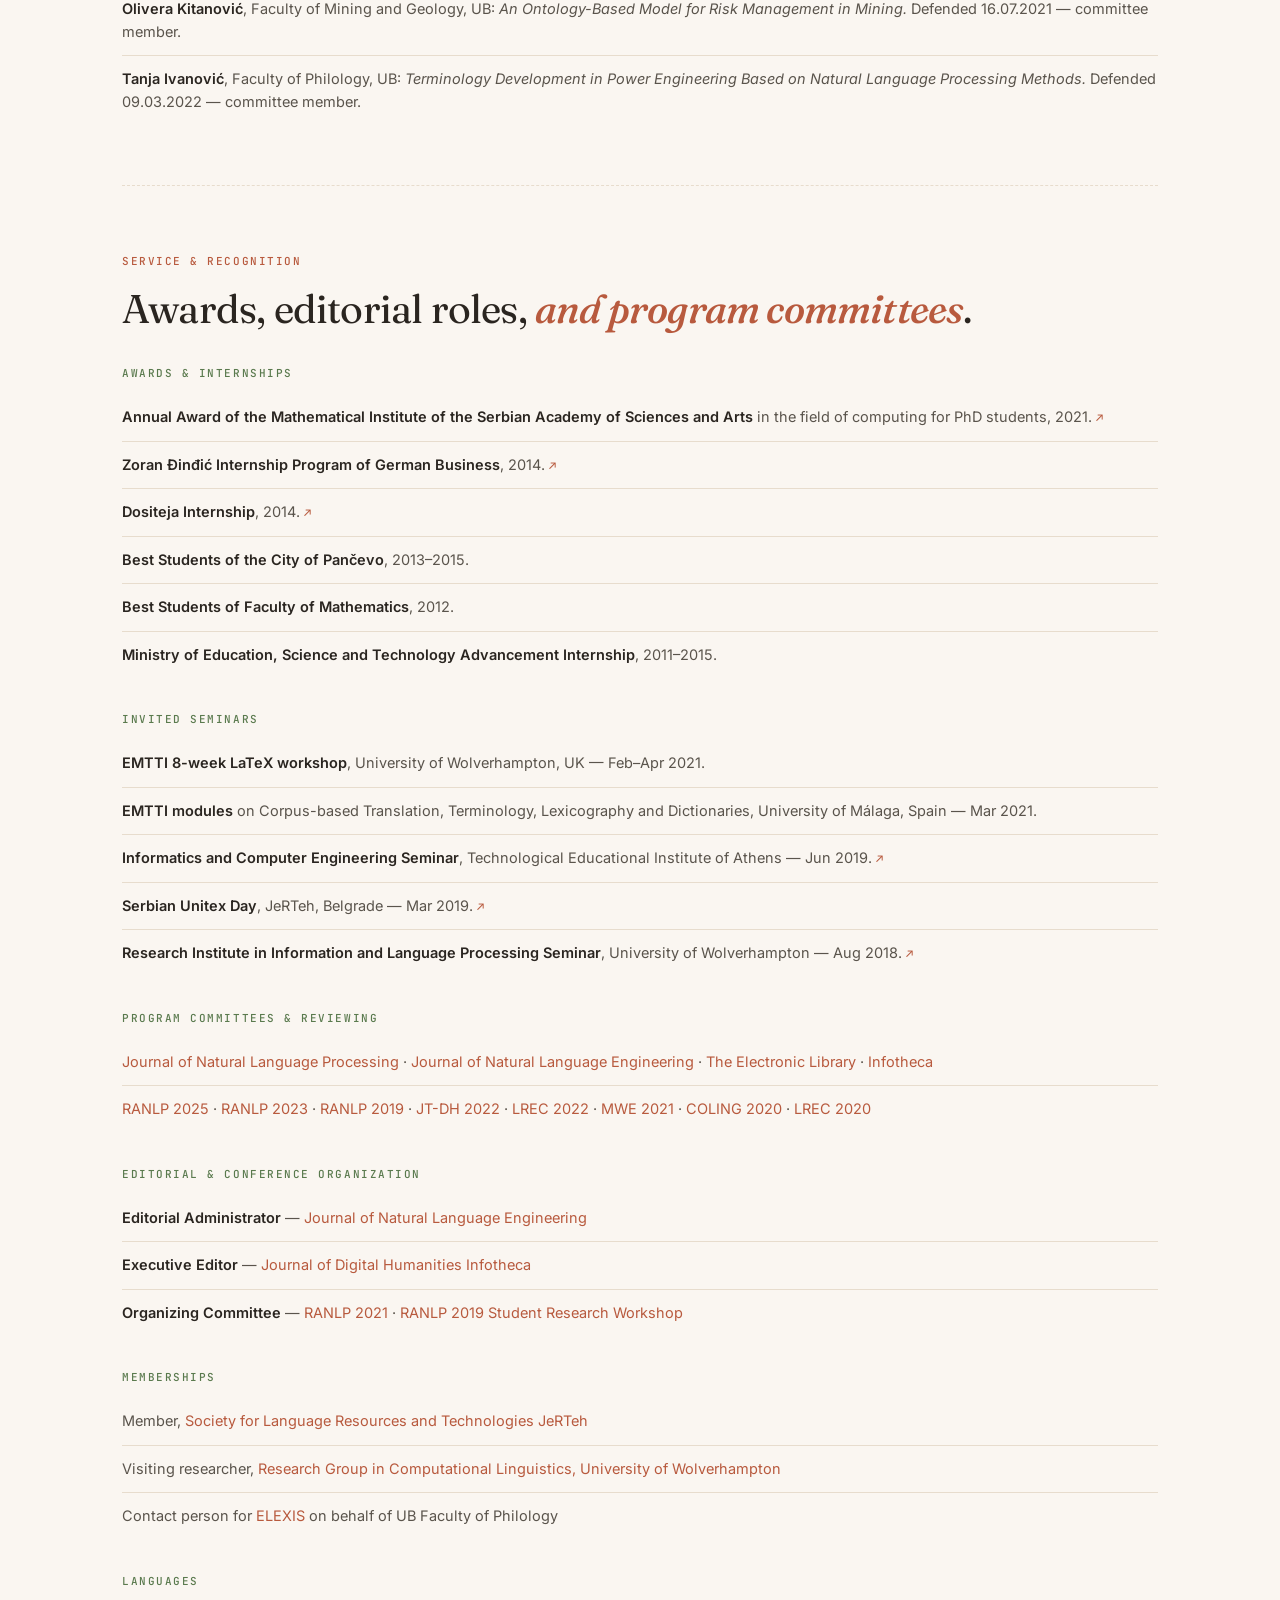
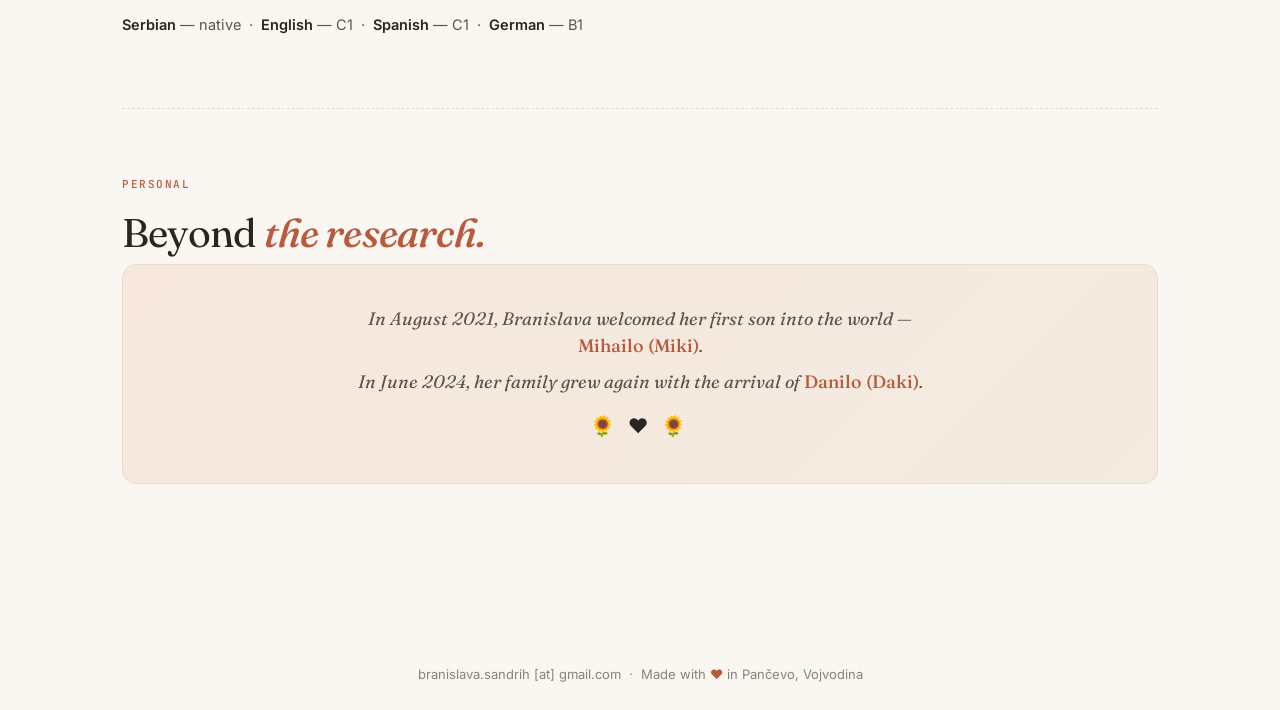
==== commit 49499978: "footer" ====
--- a/index.html
+++ b/index.html
@@ -1267,7 +1267,7 @@
   </main>
 
   <footer>
-    branislava.sandrih [at] gmail.com &nbsp;·&nbsp; Made with <span class="heart">♥</span> in Belgrade
+    branislava.sandrih [at] gmail.com &nbsp;·&nbsp; Made with <span class="heart">♥</span> in Pančevo, Vojvodina
   </footer>
 
   <script>
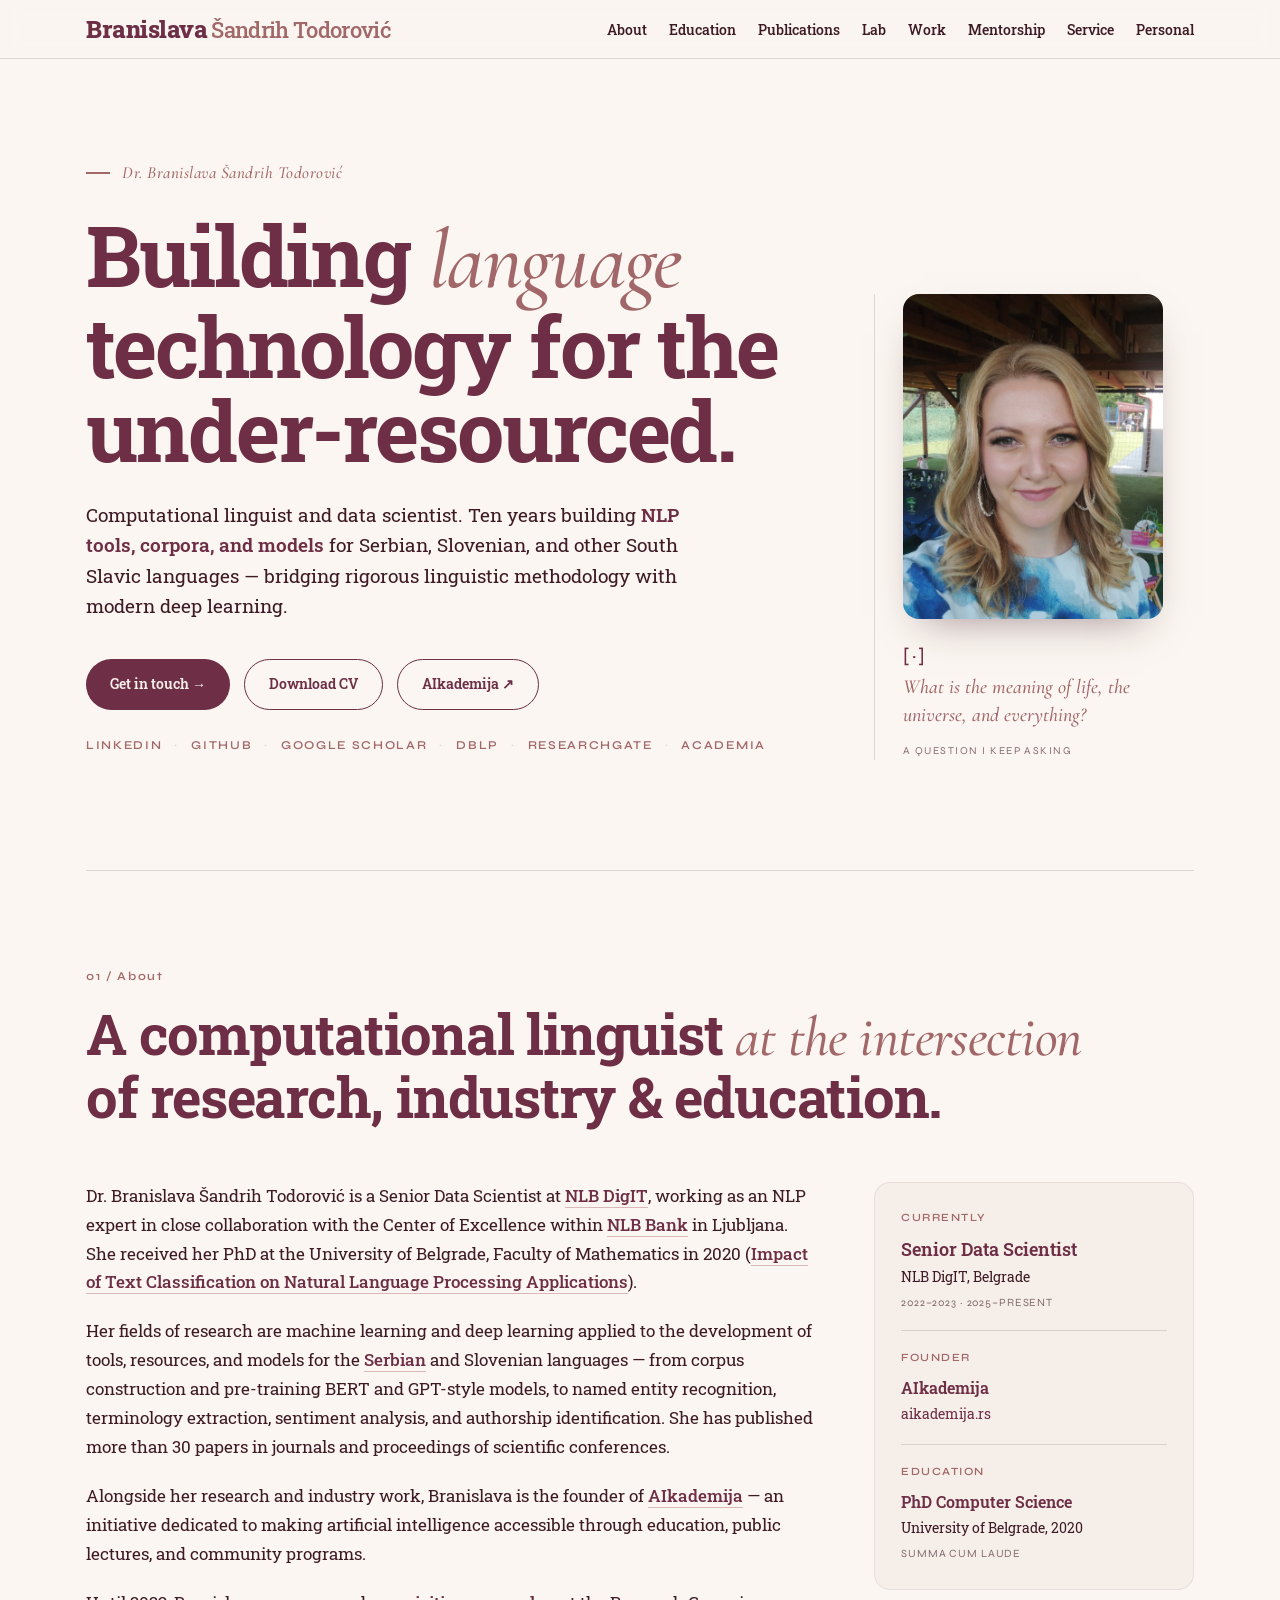
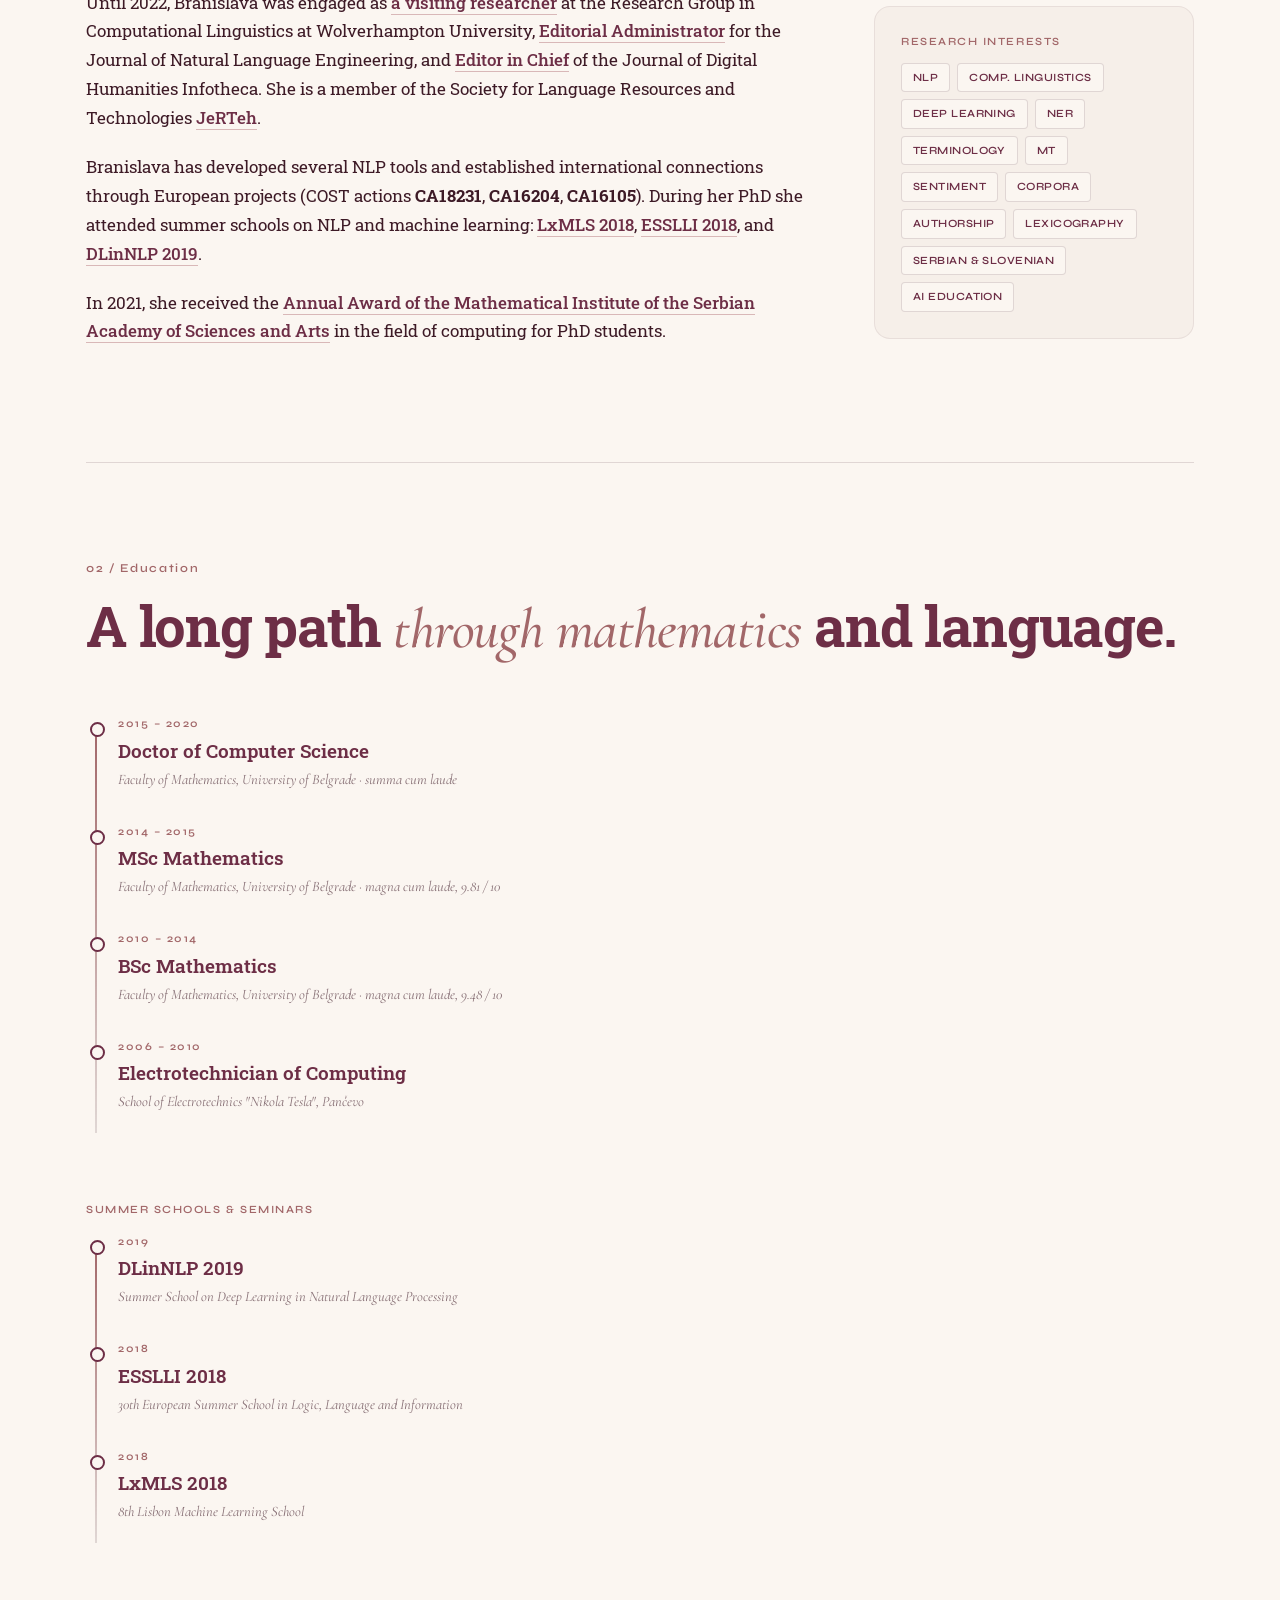
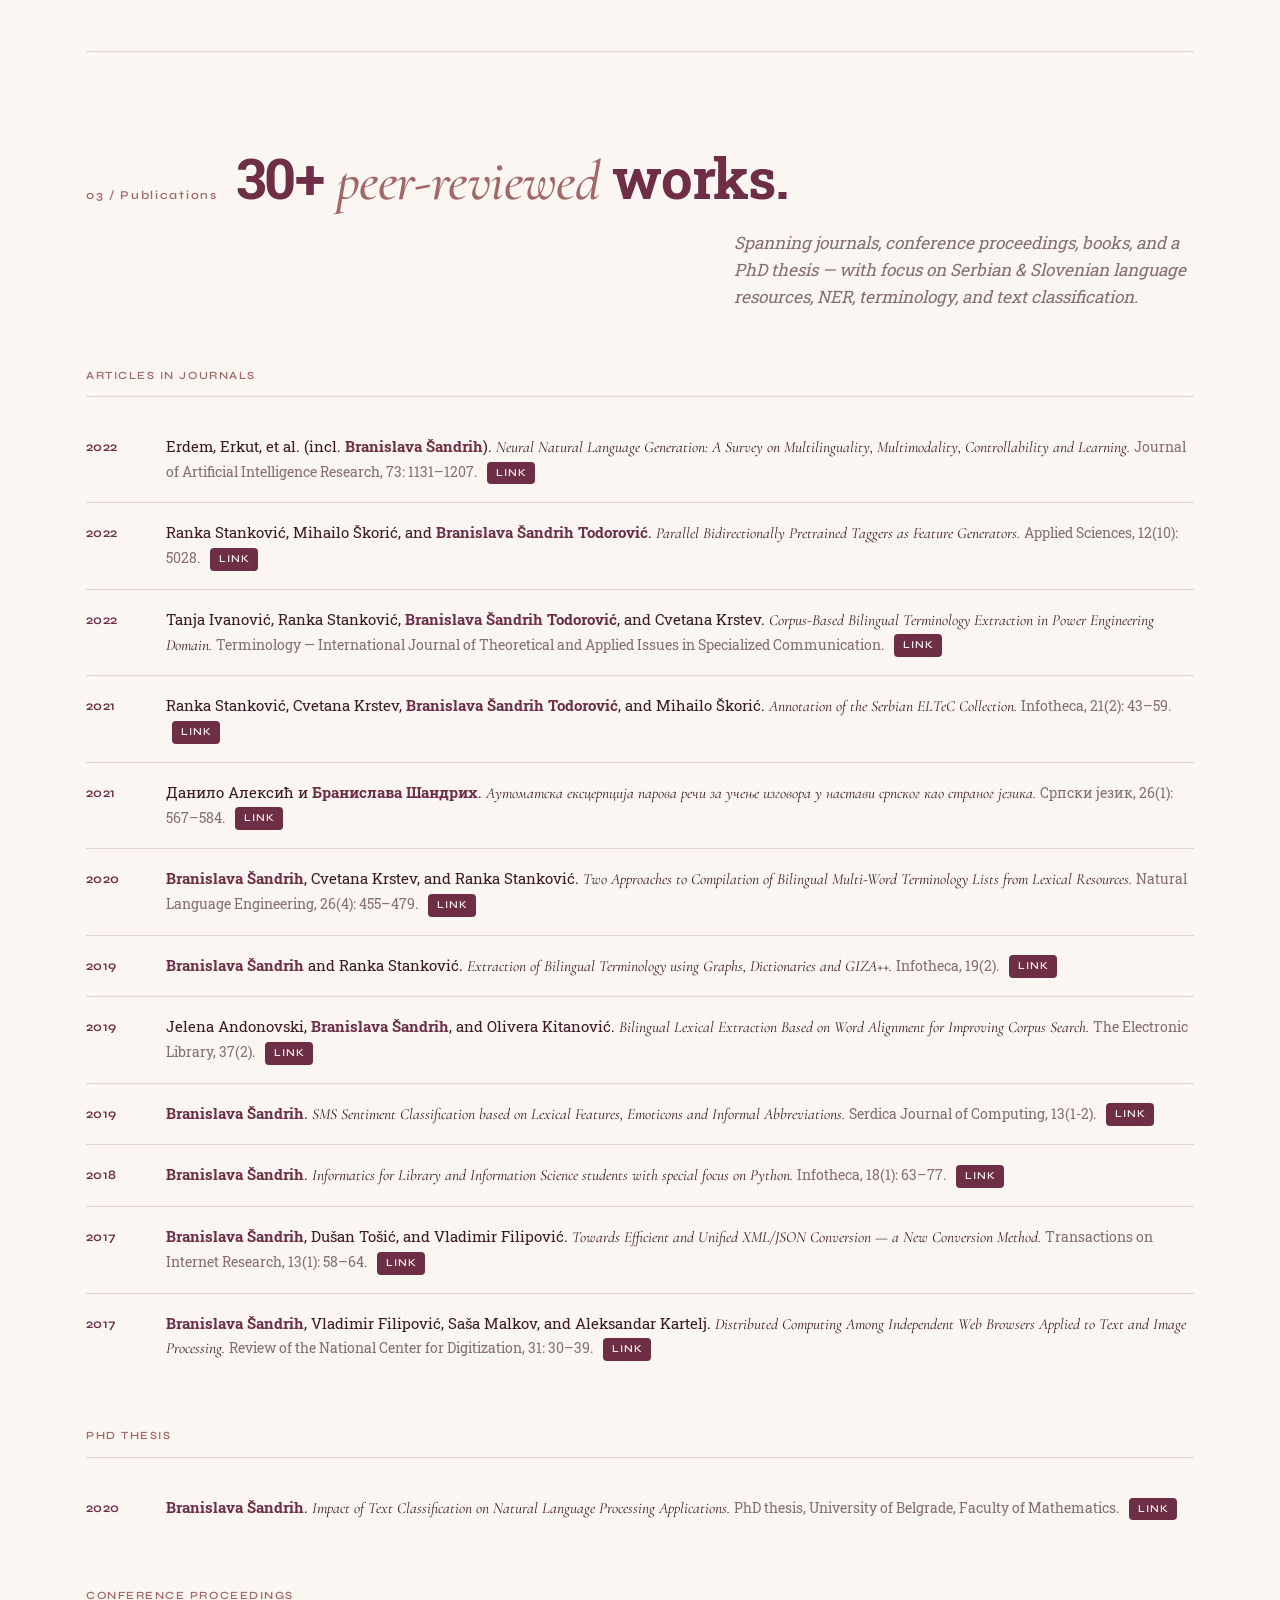
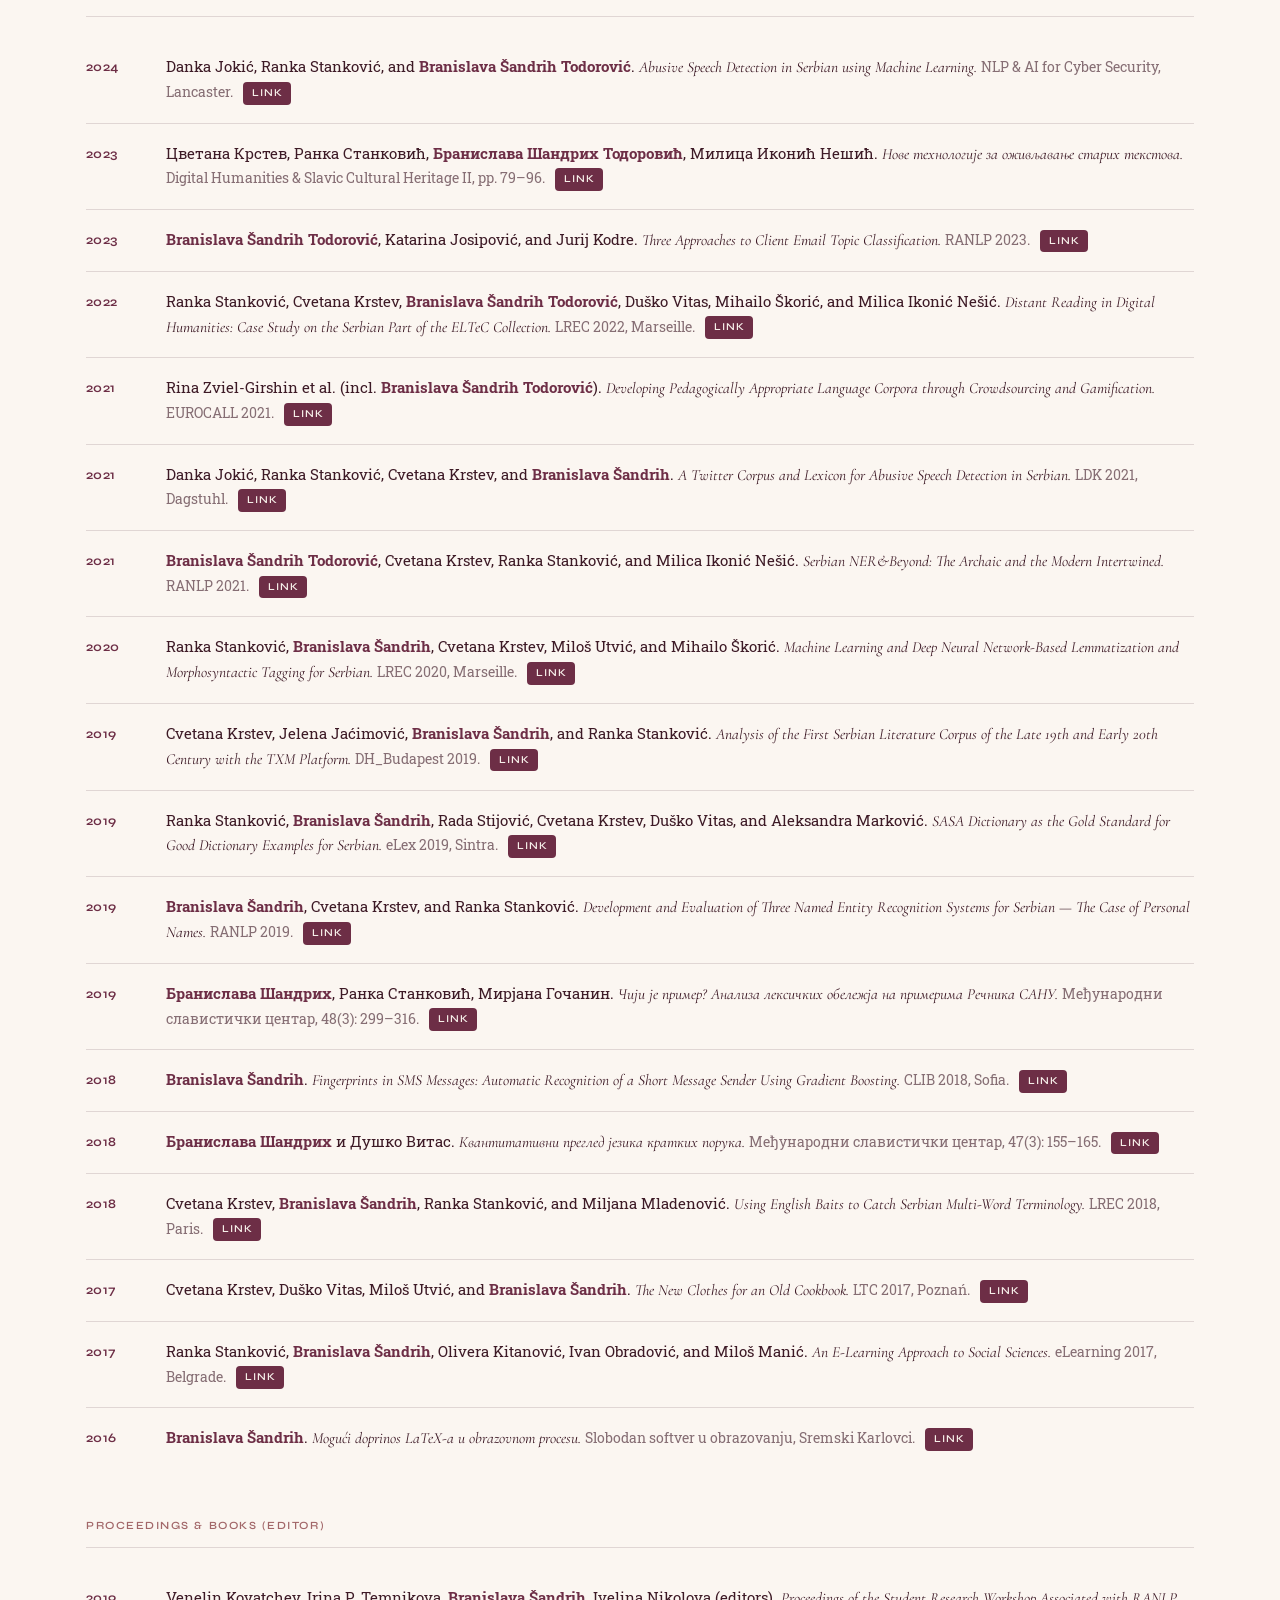
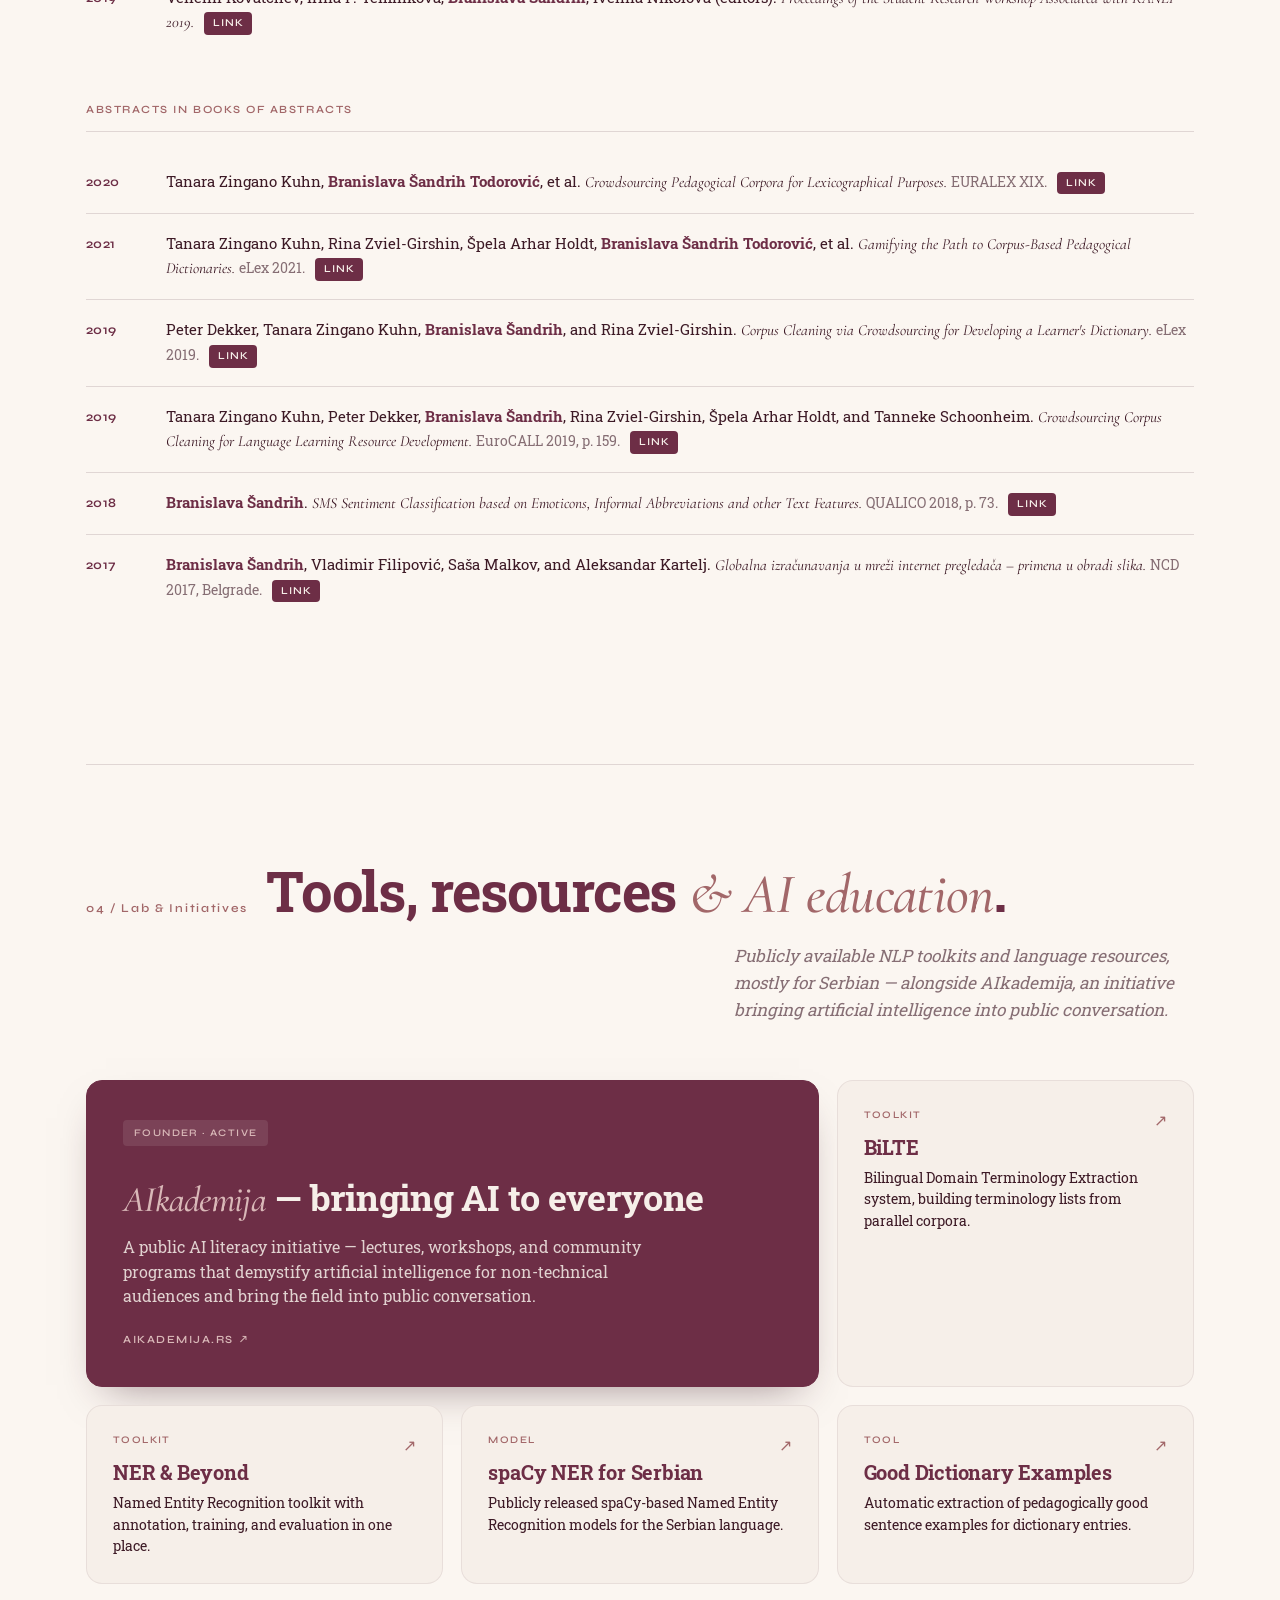
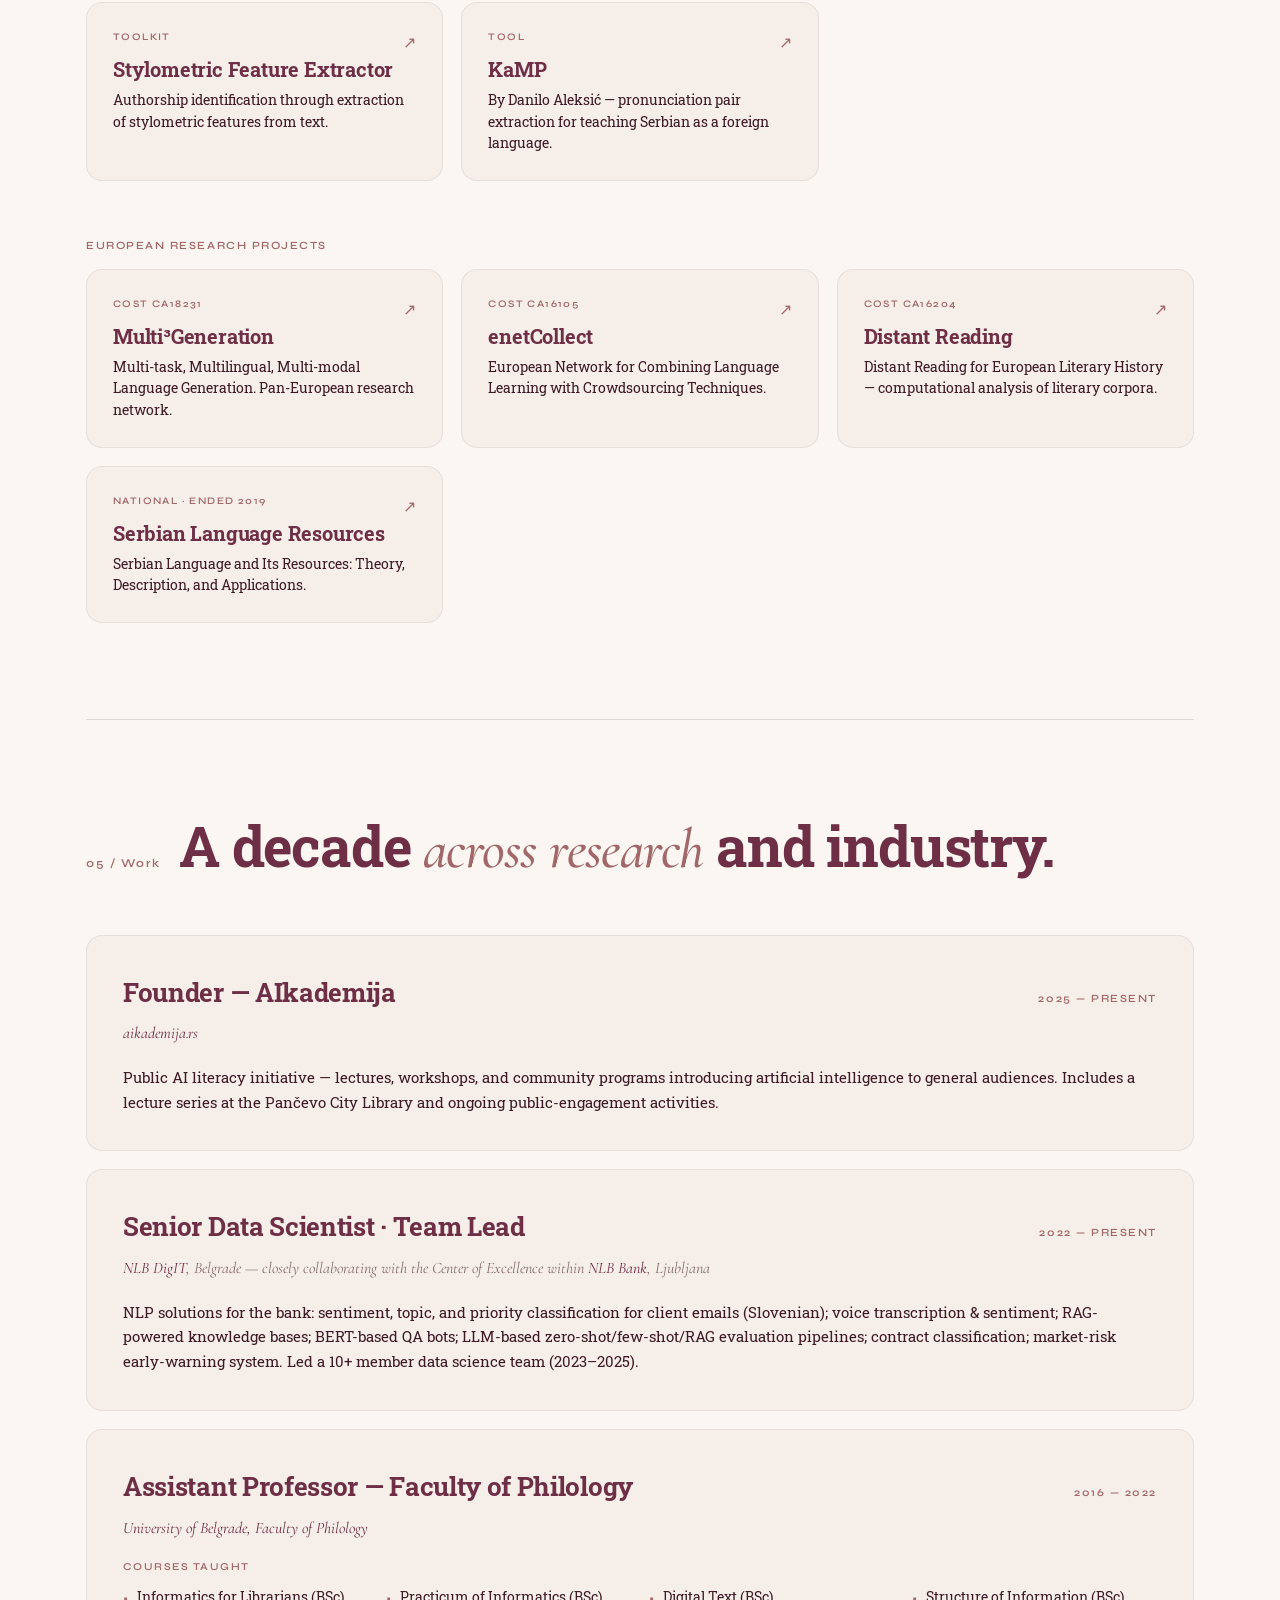
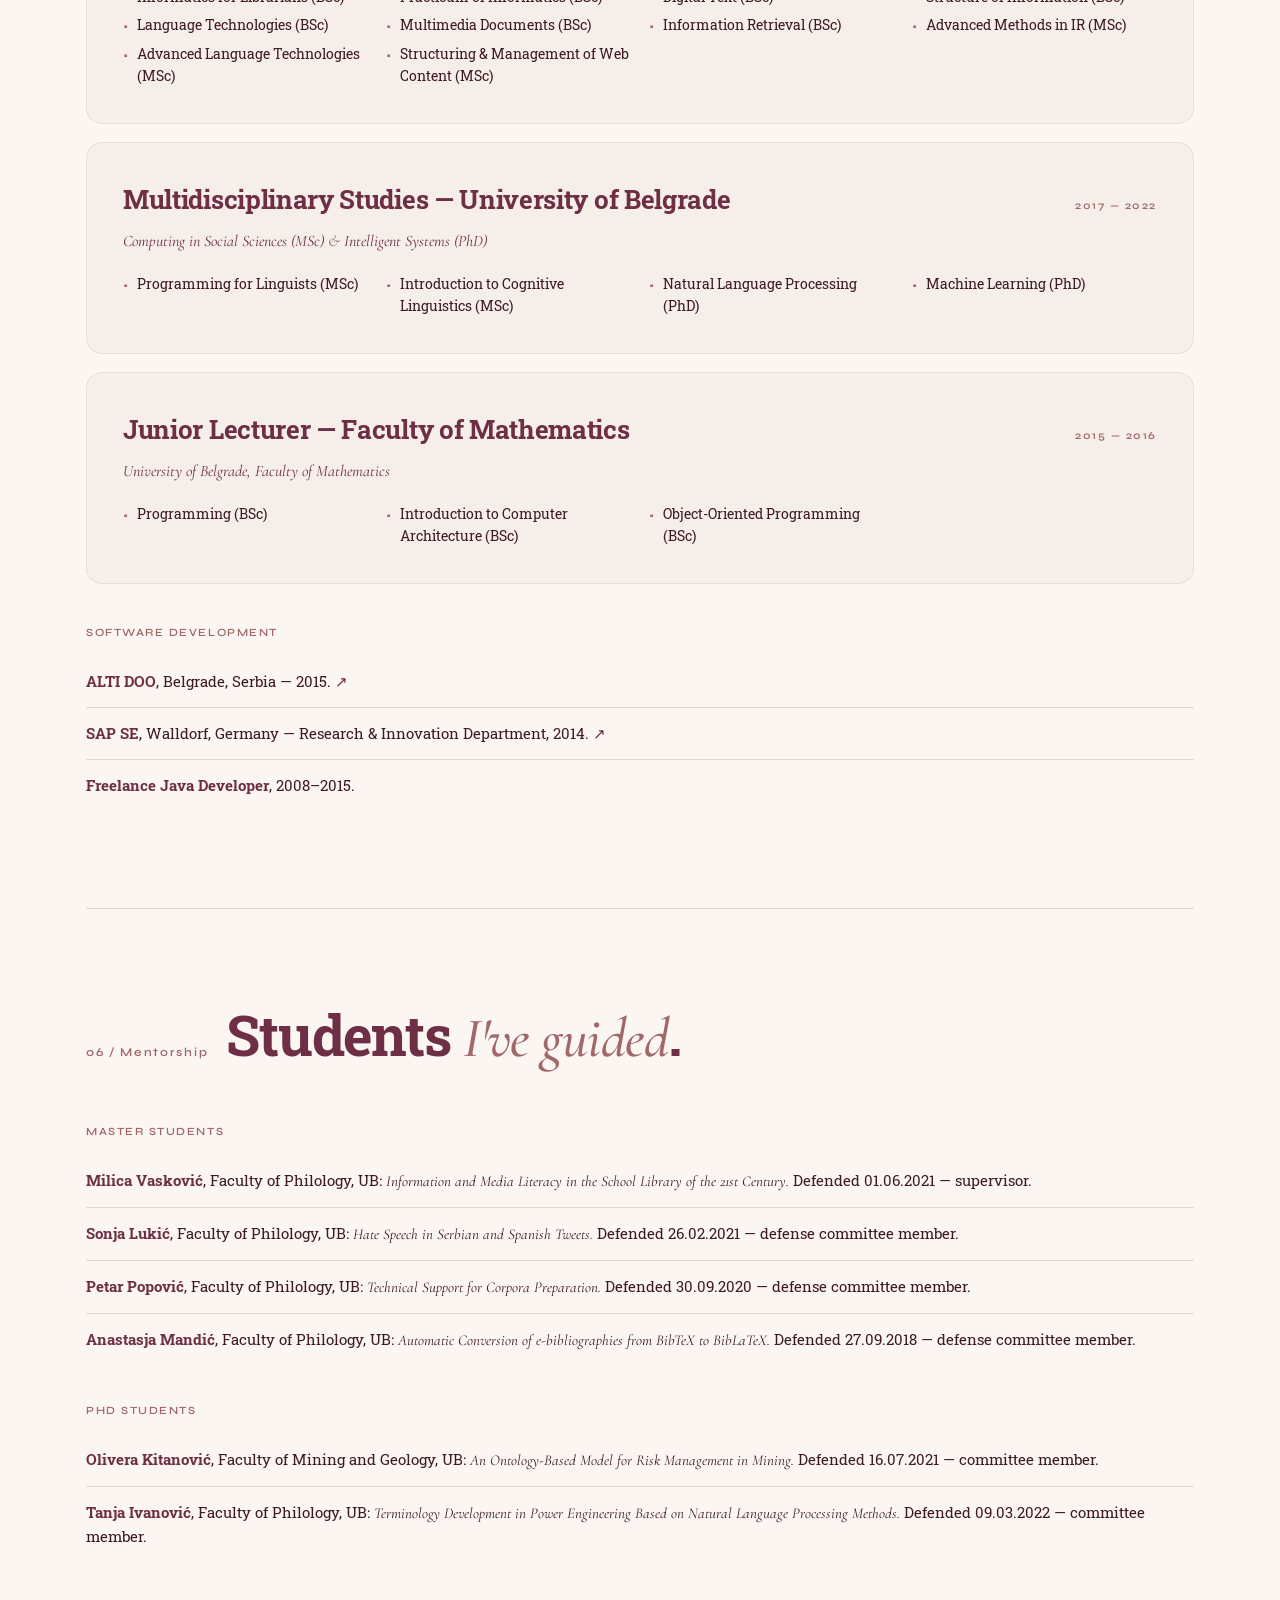
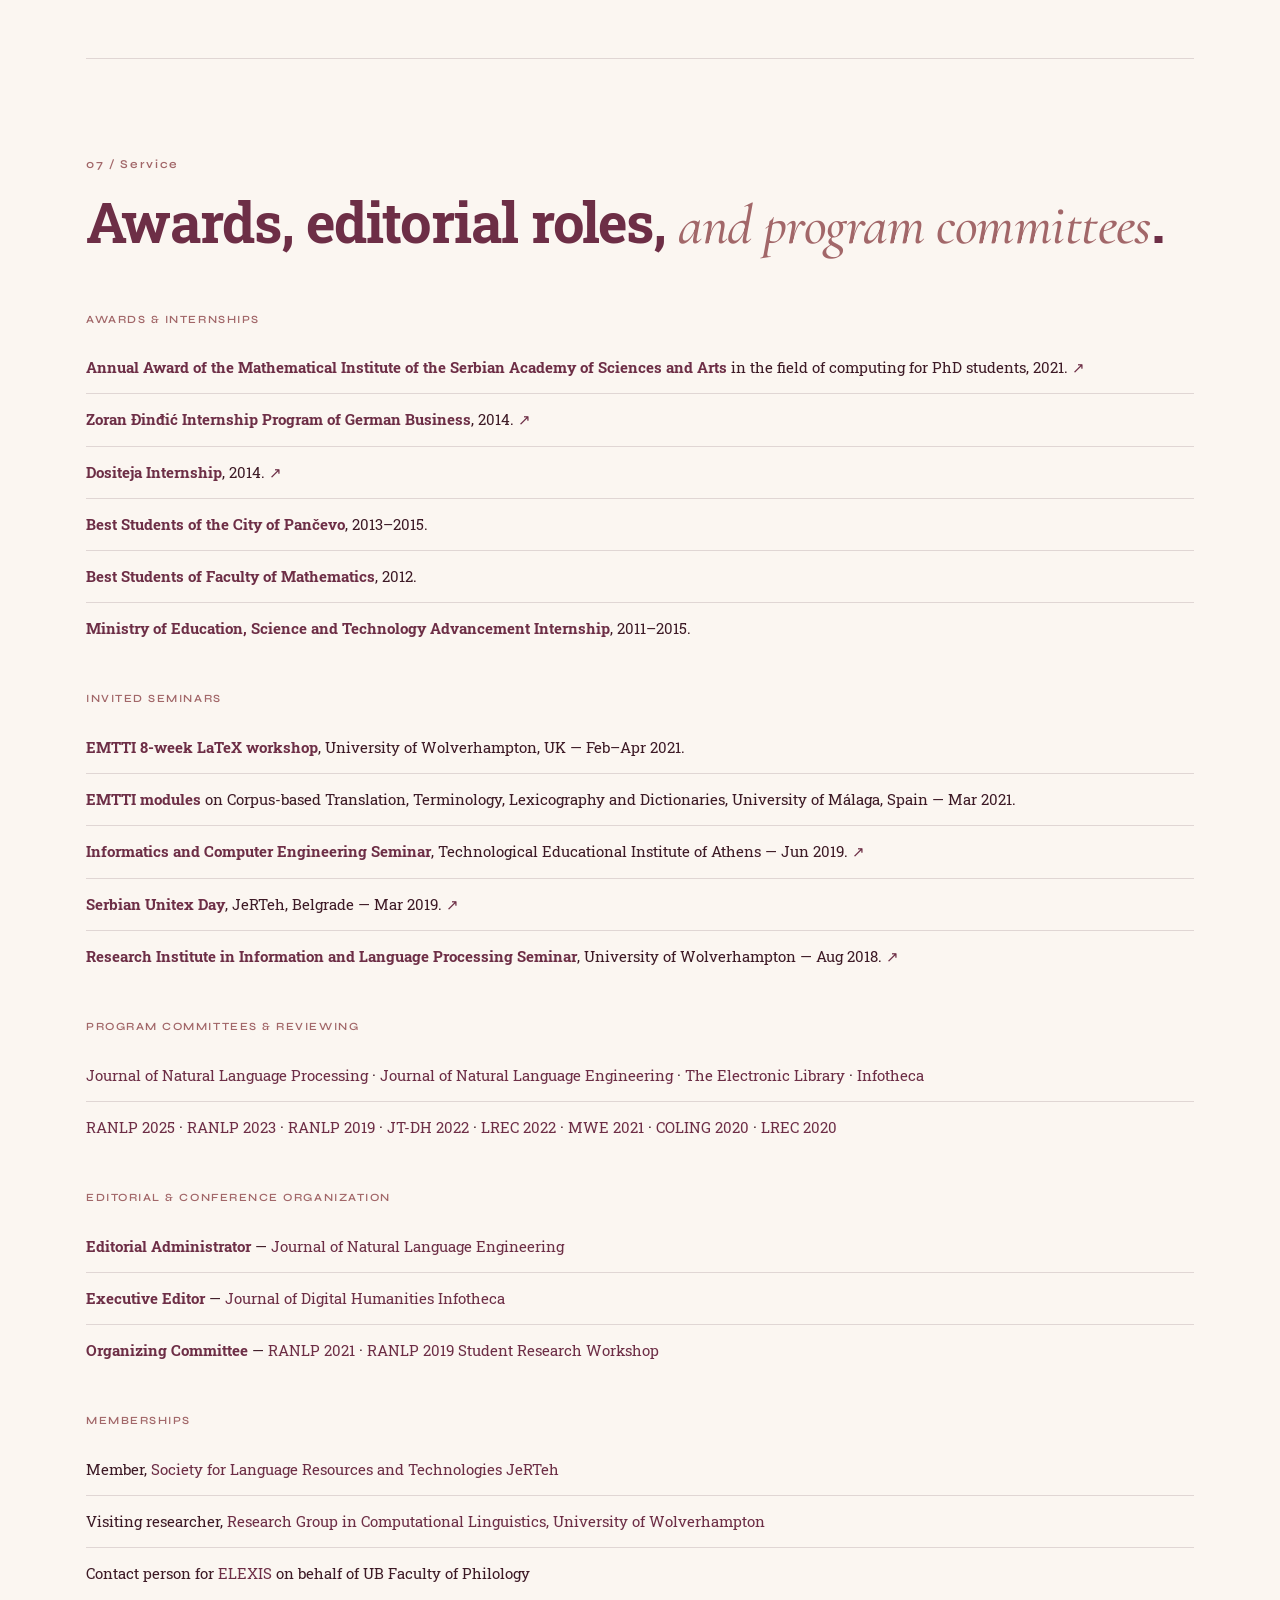
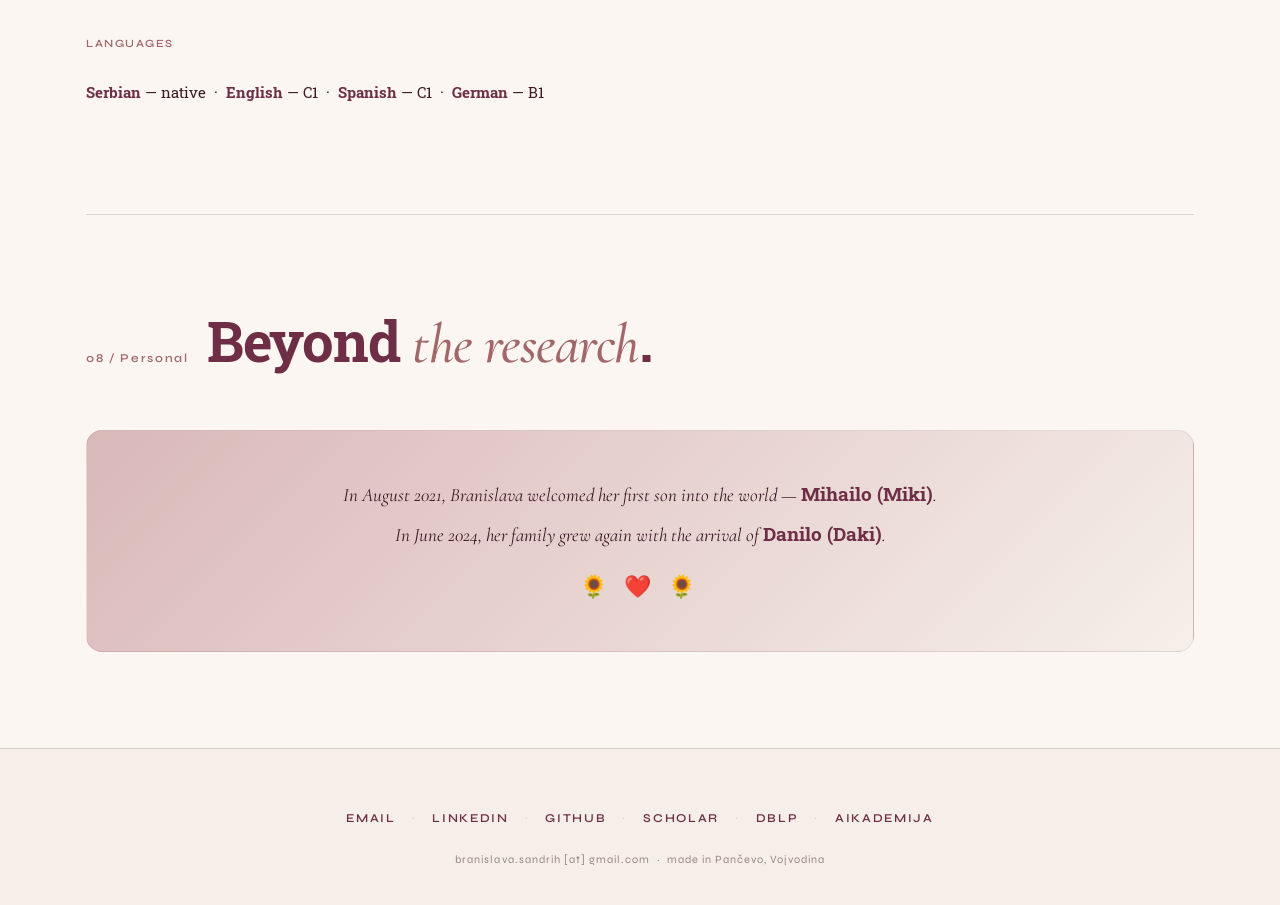
==== commit 8e6b4025: "new" ====
--- a/index.html
+++ b/index.html
@@ -6,690 +6,511 @@
   <title>Branislava Šandrih Todorović — Computational Linguist</title>
   <link rel="preconnect" href="https://fonts.googleapis.com">
   <link rel="preconnect" href="https://fonts.gstatic.com" crossorigin>
-  <link href="https://fonts.googleapis.com/css2?family=Fraunces:ital,opsz,wght@0,9..144,300;0,9..144,400;0,9..144,500;0,9..144,600;0,9..144,700;1,9..144,400&family=Inter:wght@300;400;500;600&family=JetBrains+Mono:wght@400;500&display=swap" rel="stylesheet">
+  <link href="https://fonts.googleapis.com/css2?family=Cormorant+Garamond:ital,wght@0,400;0,500;1,400;1,500;1,600&family=Roboto+Slab:wght@400;500;600;700;800;900&family=Syne:wght@400;500;600;700;800&display=swap" rel="stylesheet">
   <style>
     :root {
-      --bg: #faf6f1;
-      --bg-warm: #f3ebe0;
-      --paper: #fffdf9;
-      --ink: #2a2520;
-      --ink-soft: #5a544c;
-      --ink-muted: #8a8278;
-      --accent: #b85a3e;        /* warm terracotta */
-      --accent-soft: #d99878;
-      --accent-bg: #f7e7dc;
-      --moss: #5a7a4e;          /* warm green */
-      --gold: #c9954a;
-      --border: #e7dccd;
-      --shadow: 0 1px 2px rgba(58,42,28,.04), 0 8px 24px rgba(58,42,28,.06);
-      --shadow-lg: 0 4px 8px rgba(58,42,28,.06), 0 24px 48px rgba(58,42,28,.10);
-      --radius: 14px;
-      --radius-sm: 8px;
-      --serif: "Fraunces", Georgia, serif;
-      --sans: "Inter", -apple-system, BlinkMacSystemFont, sans-serif;
-      --mono: "JetBrains Mono", ui-monospace, monospace;
+      --plum:   #6d2e46;
+      --rose:   #a26769;
+      --deep:   #3d1a26;
+      --blush:  #d9b8b8;
+      --cream:  #f6efe9;
+      --paper:  #fbf6f1;
+      --rule:   rgba(61,26,38,.14);
+      --muted:  rgba(61,26,38,.62);
+
+      --serif: 'Roboto Slab', Georgia, serif;
+      --display-italic: 'Cormorant Garamond', Georgia, serif;
+      --mono: 'Syne', sans-serif;
+
+      --radius: 16px;
+      --shadow-lg: 0 18px 40px -20px rgba(61,26,38,.5);
     }
 
     * { box-sizing: border-box; margin: 0; padding: 0; }
     html { scroll-behavior: smooth; scroll-padding-top: 90px; }
     body {
-      font-family: var(--sans);
-      background: var(--bg);
-      color: var(--ink);
-      line-height: 1.65;
+      font-family: var(--serif);
+      background: var(--paper);
+      color: var(--deep);
+      line-height: 1.6;
       font-size: 16px;
       -webkit-font-smoothing: antialiased;
+      text-rendering: optimizeLegibility;
       overflow-x: hidden;
     }
 
-    /* Decorative grain / noise overlay */
-    body::before {
-      content: "";
-      position: fixed;
-      inset: 0;
-      pointer-events: none;
-      z-index: 1;
-      opacity: .35;
-      background-image: url("data:image/svg+xml,%3Csvg xmlns='http://www.w3.org/2000/svg' width='200' height='200'%3E%3Cfilter id='n'%3E%3CfeTurbulence type='fractalNoise' baseFrequency='.9' numOctaves='2' stitchTiles='stitch'/%3E%3CfeColorMatrix values='0 0 0 0 0.16 0 0 0 0 0.13 0 0 0 0 0.1 0 0 0 0.06 0'/%3E%3C/filter%3E%3Crect width='100%25' height='100%25' filter='url(%23n)'/%3E%3C/svg%3E");
-    }
+    a { color: var(--plum); text-decoration: none; transition: all .2s ease; }
+    a:hover { color: var(--rose); }
 
     /* ── STICKY NAV ─────────────────────────────────────────────── */
     nav.sticky {
-      position: fixed;
-      top: 0;
-      left: 0;
-      right: 0;
-      z-index: 100;
-      background: rgba(250, 246, 241, 0.85);
-      backdrop-filter: blur(12px);
-      -webkit-backdrop-filter: blur(12px);
-      border-bottom: 1px solid var(--border);
-      padding: 14px 0;
+      position: sticky; top: 0; z-index: 50;
+      background: rgba(251, 246, 241, 0.9);
+      backdrop-filter: saturate(140%) blur(10px);
+      -webkit-backdrop-filter: saturate(140%) blur(10px);
+      border-bottom: 1px solid var(--rule);
     }
     nav .nav-inner {
-      max-width: 1100px;
-      margin: 0 auto;
-      padding: 0 32px;
-      display: flex;
-      justify-content: space-between;
-      align-items: center;
-      gap: 24px;
+      max-width: 1180px; margin: 0 auto; padding: 16px 36px;
+      display: flex; justify-content: space-between; align-items: center; gap: 24px;
     }
     nav .brand {
-      font-family: var(--serif);
-      font-weight: 500;
-      font-size: 17px;
-      color: var(--ink);
-      letter-spacing: -.01em;
-      font-style: italic;
-    }
-    nav .brand strong { font-style: normal; font-weight: 600; }
+      display: inline-flex; align-items: baseline; gap: 0;
+      letter-spacing: -.02em; line-height: 1; text-decoration: none; color: inherit;
+    }
+    nav .brand .first {
+      font-weight: 800; font-size: 24px; color: var(--plum); letter-spacing: -.02em;
+    }
+    nav .brand .last {
+      font-weight: 500; font-size: 22px; color: var(--rose); letter-spacing: -.03em; margin-left: 4px;
+    }
     nav ul {
-      display: flex;
-      list-style: none;
-      gap: 4px;
-      flex-wrap: wrap;
+      display: flex; list-style: none; gap: 22px; margin-left: auto; align-items: center; flex-wrap: wrap;
     }
     nav ul a {
-      color: var(--ink-soft);
-      text-decoration: none;
-      font-size: 13.5px;
-      font-weight: 500;
-      padding: 7px 12px;
-      border-radius: 999px;
-      transition: all .25s ease;
-      letter-spacing: -.005em;
-    }
-    nav ul a:hover {
-      color: var(--accent);
-      background: var(--accent-bg);
-    }
+      color: var(--deep); font-size: 14px; font-weight: 500;
+      padding: 6px 0; border-bottom: 1.5px solid transparent;
+      transition: border-color .2s, color .2s;
+    }
+    nav ul a:hover { border-bottom-color: var(--plum); color: var(--plum); }
 
     /* ── LAYOUT ──────────────────────────────────────────────────── */
     main {
-      position: relative;
-      z-index: 2;
-      max-width: 1100px;
-      margin: 0 auto;
-      padding: 100px 32px 80px;
+      max-width: 1180px; margin: 0 auto; padding: 0 36px;
     }
     section {
-      padding: 60px 0;
-      border-bottom: 1px dashed var(--border);
+      padding: 96px 0;
+      border-bottom: 1px solid var(--rule);
     }
     section:last-of-type { border-bottom: none; }
 
-    .eyebrow {
-      font-family: var(--mono);
-      font-size: 11px;
-      text-transform: uppercase;
-      letter-spacing: .14em;
-      color: var(--accent);
-      font-weight: 500;
-      margin-bottom: 16px;
-      display: inline-block;
+    .section-head {
+      display: flex; align-items: baseline; gap: 18px; margin-bottom: 56px; flex-wrap: wrap;
+    }
+    .section-num {
+      font-family: var(--mono); font-size: 12px;
+      color: var(--rose); font-weight: 600; letter-spacing: .14em;
     }
     h2.section-title {
+      margin: 0;
       font-family: var(--serif);
-      font-weight: 400;
-      font-size: clamp(28px, 4vw, 40px);
-      line-height: 1.15;
-      letter-spacing: -.02em;
-      color: var(--ink);
-      margin-bottom: 8px;
+      font-size: clamp(34px, 4.6vw, 56px);
+      letter-spacing: -.022em; line-height: 1.05; font-weight: 700;
+      color: var(--plum); text-wrap: balance;
     }
     h2.section-title em {
-      font-style: italic;
-      color: var(--accent);
-      font-weight: 500;
-    }
-    .section-lede {
-      color: var(--ink-soft);
-      font-size: 17px;
-      max-width: 620px;
-      margin-bottom: 40px;
-    }
-
-    a { color: var(--accent); text-decoration: none; transition: all .2s ease; }
-    a:hover { color: var(--ink); }
+      font-family: var(--display-italic);
+      font-style: italic; color: var(--rose); font-weight: 500;
+      letter-spacing: -.01em;
+    }
+    .section-sub {
+      font-family: var(--serif);
+      font-size: 17px; color: var(--muted); margin-left: auto; max-width: 460px;
+      text-wrap: pretty; font-style: italic;
+    }
+    @media (max-width: 760px) { .section-sub { margin-left: 0; } }
 
     /* ── HERO ────────────────────────────────────────────────────── */
     .hero {
-      padding: 60px 0 80px;
-      display: grid;
-      grid-template-columns: 1fr 280px;
-      gap: 60px;
-      align-items: center;
-      border-bottom: 1px dashed var(--border);
-    }
-    .hero-text { animation: fadeUp .9s ease both; }
-    @keyframes fadeUp {
-      from { opacity: 0; transform: translateY(20px); }
-      to { opacity: 1; transform: translateY(0); }
-    }
-    .hero h1 {
+      padding: 96px 0 110px;
+      position: relative;
+      border-bottom: 1px solid var(--rule);
+    }
+    .hero-grid {
+      display: grid; grid-template-columns: 1fr 320px; gap: 64px; align-items: end;
+    }
+    .eyebrow {
+      display: inline-flex; align-items: center; gap: 12px;
+      font-family: var(--display-italic);
+      font-size: 17px; font-weight: 500; font-style: italic;
+      letter-spacing: .03em; color: var(--rose);
+      margin-bottom: 26px;
+    }
+    .eyebrow::before {
+      content: ""; width: 24px; height: 1.5px; background: var(--rose); display: inline-block;
+    }
+    h1.hero-title {
+      margin: 0 0 28px;
       font-family: var(--serif);
-      font-weight: 400;
-      font-size: clamp(40px, 6.5vw, 68px);
-      line-height: 1.02;
-      letter-spacing: -.035em;
-      color: var(--ink);
-      margin-bottom: 24px;
-    }
-    .hero h1 em {
-      font-style: italic;
-      color: var(--accent);
-      font-weight: 500;
-    }
-    .hero .tagline {
-      font-size: 18px;
-      color: var(--ink-soft);
-      margin-bottom: 28px;
-      max-width: 540px;
-      line-height: 1.55;
-    }
-    .hero-meta {
-      display: flex;
-      flex-wrap: wrap;
-      gap: 8px;
-      margin-bottom: 28px;
-    }
-    .pill {
-      display: inline-flex;
-      align-items: center;
-      gap: 6px;
-      padding: 6px 12px;
-      background: var(--paper);
-      border: 1px solid var(--border);
-      border-radius: 999px;
-      font-size: 13px;
-      color: var(--ink-soft);
-      font-weight: 500;
-    }
-    .pill .dot {
-      width: 6px; height: 6px;
-      border-radius: 50%;
-      background: var(--moss);
-    }
-    .hero-links {
-      display: flex;
-      flex-wrap: wrap;
-      gap: 10px;
-    }
-    .hero-links a {
-      display: inline-flex;
-      align-items: center;
-      gap: 7px;
-      padding: 9px 16px;
-      background: var(--paper);
-      border: 1px solid var(--border);
-      border-radius: 999px;
-      font-size: 14px;
-      color: var(--ink);
-      font-weight: 500;
-    }
-    .hero-links a:hover {
-      border-color: var(--accent);
-      background: var(--accent-bg);
-      color: var(--accent);
-      transform: translateY(-1px);
-    }
-    .hero-links a.primary {
-      background: var(--ink);
-      color: var(--bg);
-      border-color: var(--ink);
-    }
-    .hero-links a.primary:hover {
-      background: var(--accent);
-      border-color: var(--accent);
-      color: var(--paper);
-    }
-
-    .hero-photo {
-      position: relative;
-      animation: fadeUp 1.1s ease .15s both;
-    }
-    .hero-photo .photo-frame {
-      position: relative;
-      width: 280px;
-      height: 320px;
-      border-radius: 12px;
-      overflow: hidden;
-      background: var(--bg-warm);
-      box-shadow: var(--shadow-lg);
-      transform: rotate(-1.5deg);
-    }
-    .hero-photo .photo-frame img {
-      width: 100%;
-      height: 100%;
-      object-fit: cover;
-      filter: contrast(1.02) saturate(.9);
-    }
-    .hero-photo::before {
-      content: "";
-      position: absolute;
-      top: -14px; right: -14px;
-      width: 280px; height: 320px;
-      border: 1.5px solid var(--accent);
-      border-radius: 12px;
-      transform: rotate(2deg);
-      z-index: -1;
-      opacity: .6;
+      font-size: clamp(40px, 6.6vw, 88px);
+      line-height: 1.0; letter-spacing: -.025em; font-weight: 700;
+      color: var(--plum); text-wrap: balance;
+    }
+    h1.hero-title em {
+      font-family: var(--display-italic);
+      font-style: italic; color: var(--rose); font-weight: 500;
+      letter-spacing: -.02em;
+    }
+    .hero-lead {
+      font-size: 19px; line-height: 1.6; max-width: 600px; color: var(--deep);
+    }
+    .hero-lead strong { font-weight: 600; color: var(--plum); }
+    .hero-cta {
+      display: flex; gap: 14px; flex-wrap: wrap; margin-top: 38px;
+    }
+    .hero-socials {
+      margin-top: 22px;
+      display: flex; flex-wrap: wrap; align-items: center; gap: 4px 0;
+      font-family: var(--mono);
+      font-size: 12px; font-weight: 600;
+      letter-spacing: .14em; text-transform: uppercase;
+    }
+    .hero-socials a {
+      color: var(--rose); padding: 4px 12px;
+      border-bottom: 1.5px solid transparent;
+      transition: color .2s, border-color .2s;
+    }
+    .hero-socials a:first-child { padding-left: 0; }
+    .hero-socials a:hover { color: var(--plum); border-bottom-color: var(--plum); }
+    .hero-socials .sep { color: var(--rule); }
+    .btn {
+      display: inline-flex; align-items: center; gap: 10px;
+      padding: 13px 24px; border-radius: 999px;
+      font-weight: 600; font-size: 14px; text-decoration: none;
+      transition: transform .15s, box-shadow .2s, background .2s, color .2s;
+      cursor: pointer; border: 0; font-family: var(--serif);
+    }
+    .btn-primary { background: var(--plum); color: var(--cream); }
+    .btn-primary:hover { background: var(--deep); transform: translateY(-1px); box-shadow: 0 12px 28px -10px rgba(61,26,38,.45); color: var(--cream); }
+    .btn-ghost { background: transparent; color: var(--plum); border: 1.5px solid var(--plum); }
+    .btn-ghost:hover { background: var(--plum); color: var(--cream); }
+
+    .hero-aside {
+      border-left: 1px solid var(--rule); padding-left: 28px; align-self: end;
+    }
+    .hero-photo-frame {
+      width: 100%; max-width: 260px; aspect-ratio: 4/5;
+      border-radius: 16px; overflow: hidden; background: var(--cream);
+      box-shadow: var(--shadow-lg); margin-bottom: 28px;
+    }
+    .hero-photo-frame img { width: 100%; height: 100%; object-fit: cover; }
+    .hero-question {
+      font-family: var(--display-italic);
+      font-size: 20px; line-height: 1.4; font-weight: 500;
+      color: var(--rose); font-style: italic;
+      margin: 0 0 14px;
+      text-wrap: pretty;
+    }
+    .hero-question::before {
+      content: "[·]"; font-family: var(--mono); font-style: normal;
+      font-size: 18px; color: var(--plum); display: block;
+      line-height: 1; margin-bottom: 8px; letter-spacing: .1em;
+    }
+    .hero-question-meta {
+      font-family: var(--mono); font-size: 10.5px;
+      letter-spacing: .14em; text-transform: uppercase; color: var(--muted);
+    }
+
+    @media (max-width: 900px) {
+      .hero-grid { grid-template-columns: 1fr; gap: 40px; }
+      .hero-aside { border-left: 0; border-top: 1px solid var(--rule); padding-left: 0; padding-top: 28px; }
     }
 
     /* ── ABOUT ─────────────────────────────────────────────────── */
     .about-content {
-      display: grid;
-      grid-template-columns: 1fr 280px;
-      gap: 60px;
-      align-items: start;
+      display: grid; grid-template-columns: 1fr 320px; gap: 60px; align-items: start;
     }
     .about-prose {
-      font-size: 17px;
-      line-height: 1.75;
-      color: var(--ink-soft);
-    }
-    .about-prose p { margin-bottom: 18px; }
-    
+      font-size: 17px; line-height: 1.7; color: var(--deep);
+    }
+    .about-prose p { margin-bottom: 20px; }
     .about-prose a {
-      color: var(--ink);
-      border-bottom: 1px solid var(--accent-soft);
-      font-weight: 500;
-    }
-    .about-prose a:hover {
-      color: var(--accent);
-      border-bottom-color: var(--accent);
-    }
-    .about-side {
-      position: sticky;
-      top: 100px;
-    }
+      color: var(--plum); border-bottom: 1px solid var(--blush); font-weight: 500;
+    }
+    .about-prose a:hover { color: var(--rose); border-bottom-color: var(--rose); }
+
+    .about-side { position: sticky; top: 100px; }
     .info-card {
-      background: var(--paper);
-      border: 1px solid var(--border);
+      background: var(--cream);
+      border: 1px solid rgba(61,26,38,.08);
       border-radius: var(--radius);
-      padding: 24px;
+      padding: 26px;
       margin-bottom: 16px;
     }
     .info-card h4 {
-      font-family: var(--mono);
-      font-size: 11px;
+      font-family: var(--mono); font-size: 11px; text-transform: uppercase; letter-spacing: .14em;
+      color: var(--rose); margin-bottom: 12px; font-weight: 600;
+    }
+    .info-card .role {
+      font-family: var(--serif); font-size: 18px; font-weight: 600;
+      color: var(--plum); line-height: 1.3; margin-bottom: 4px;
+    }
+    .info-card .org { font-size: 14px; color: var(--deep); margin-bottom: 6px; }
+    .info-card .period {
+      font-family: var(--mono); font-size: 11px; color: var(--muted);
+      letter-spacing: .08em; text-transform: uppercase;
+    }
+    .info-card .divider {
+      height: 1px; background: var(--rule); margin: 18px 0;
+    }
+
+    .interest-tags { display: flex; flex-wrap: wrap; gap: 7px; margin-top: 12px; }
+    .interest-tags .tag {
+      font-family: var(--mono); font-size: 11px; font-weight: 600;
+      padding: 5px 11px; background: var(--paper); color: var(--plum);
+      border-radius: 4px; border: 1px solid var(--rule);
+      letter-spacing: .04em; text-transform: uppercase;
+      transition: all .2s ease;
+    }
+    .interest-tags .tag:hover {
+      background: var(--plum); color: var(--cream); border-color: var(--plum);
+    }
+
+    @media (max-width: 860px) {
+      .about-content { grid-template-columns: 1fr; gap: 32px; }
+      .about-side { position: static; }
+    }
+
+    /* ── TIMELINE (EDUCATION) ───────────────────────────────────── */
+    .timeline {
+      position: relative; padding-left: 32px; max-width: 760px;
+    }
+    .timeline::before {
+      content: ""; position: absolute; left: 9px; top: 12px; bottom: 12px;
+      width: 1.5px; background: linear-gradient(to bottom, var(--rose), var(--rule));
+    }
+    .timeline-item { position: relative; padding-bottom: 32px; }
+    .timeline-item::before {
+      content: ""; position: absolute; left: -28px; top: 7px;
+      width: 11px; height: 11px; border-radius: 50%;
+      background: var(--paper); border: 2px solid var(--plum);
+    }
+    .timeline-item .year {
+      font-family: var(--mono); font-size: 11px; color: var(--rose);
+      letter-spacing: .14em; margin-bottom: 6px; font-weight: 600;
       text-transform: uppercase;
-      letter-spacing: .14em;
-      color: var(--accent);
-      margin-bottom: 12px;
-      font-weight: 500;
-    }
-    .info-card .role {
-      font-family: var(--serif);
-      font-size: 18px;
-      font-weight: 500;
-      color: var(--ink);
-      line-height: 1.3;
-      margin-bottom: 4px;
-    }
-    .info-card .org {
-      font-size: 14px;
-      color: var(--ink-soft);
-      margin-bottom: 8px;
-    }
-    .info-card .period {
-      font-family: var(--mono);
-      font-size: 12px;
-      color: var(--ink-muted);
-    }
-    .info-card .divider {
-      height: 1px;
-      background: var(--border);
-      margin: 16px 0;
-    }
-
-    /* ── INTERESTS / TAGS ───────────────────────────────────────── */
-    .interest-tags {
-      display: flex;
-      flex-wrap: wrap;
-      gap: 8px;
-      margin-top: 12px;
-    }
-    .interest-tags .tag {
-      font-size: 13px;
-      padding: 6px 13px;
-      background: var(--accent-bg);
-      color: var(--accent);
-      border-radius: 999px;
-      font-weight: 500;
-      border: 1px solid transparent;
-      transition: all .2s ease;
-    }
-    .interest-tags .tag:hover {
-      border-color: var(--accent);
-      background: var(--paper);
-    }
-
-    /* ── EDUCATION TIMELINE ─────────────────────────────────────── */
-    .timeline {
-      position: relative;
-      padding-left: 32px;
-      max-width: 760px;
-    }
-    .timeline::before {
-      content: "";
-      position: absolute;
-      left: 9px;
-      top: 12px;
-      bottom: 12px;
-      width: 1.5px;
-      background: linear-gradient(to bottom, var(--accent-soft), var(--border));
-    }
-    .timeline-item {
-      position: relative;
-      padding-bottom: 32px;
-    }
-    .timeline-item::before {
-      content: "";
-      position: absolute;
-      left: -28px;
-      top: 7px;
-      width: 11px;
-      height: 11px;
-      border-radius: 50%;
-      background: var(--paper);
-      border: 2px solid var(--accent);
-    }
-    .timeline-item .year {
-      font-family: var(--mono);
-      font-size: 12px;
-      color: var(--accent);
-      letter-spacing: .05em;
-      margin-bottom: 4px;
     }
     .timeline-item .ti-title {
-      font-family: var(--serif);
-      font-size: 19px;
-      font-weight: 500;
-      color: var(--ink);
-      line-height: 1.3;
-      margin-bottom: 4px;
-    }
-    .timeline-item .ti-title a { color: var(--ink); border-bottom: 1px solid transparent; }
-    .timeline-item .ti-title a:hover { color: var(--accent); border-bottom-color: var(--accent-soft); }
+      font-family: var(--serif); font-size: 19px; font-weight: 600;
+      color: var(--plum); line-height: 1.3; margin-bottom: 4px;
+    }
+    .timeline-item .ti-title a {
+      color: var(--plum); border-bottom: 1px solid transparent;
+    }
+    .timeline-item .ti-title a:hover {
+      color: var(--rose); border-bottom-color: var(--rose);
+    }
     .timeline-item .ti-meta {
-      font-size: 14px;
-      color: var(--ink-soft);
+      font-size: 14.5px; color: var(--muted); font-family: var(--display-italic);
       font-style: italic;
     }
 
     /* ── PUBLICATIONS ───────────────────────────────────────────── */
-    .pub-group { margin-bottom: 40px; }
+    .pub-group { margin-bottom: 48px; }
     .pub-group-title {
-      font-family: var(--mono);
-      font-size: 11px;
-      text-transform: uppercase;
-      letter-spacing: .14em;
-      color: var(--moss);
-      margin-bottom: 18px;
-      padding-bottom: 10px;
-      border-bottom: 1px solid var(--border);
-      font-weight: 500;
+      font-family: var(--mono); font-size: 11px; text-transform: uppercase; letter-spacing: .14em;
+      color: var(--rose); margin-bottom: 20px; padding-bottom: 12px;
+      border-bottom: 1px solid var(--rule); font-weight: 600;
     }
     .pub {
-      padding: 16px 0;
-      border-bottom: 1px solid var(--border);
-      display: grid;
-      grid-template-columns: 60px 1fr;
-      gap: 20px;
-      align-items: start;
+      padding: 18px 0; border-bottom: 1px solid var(--rule);
+      display: grid; grid-template-columns: 60px 1fr; gap: 20px; align-items: start;
     }
     .pub:last-child { border-bottom: none; }
     .pub .pub-year {
-      font-family: var(--mono);
-      font-size: 13px;
-      color: var(--accent);
-      font-weight: 500;
-      padding-top: 2px;
-    }
-    .pub .pub-body {
-      font-size: 14.5px;
-      line-height: 1.6;
-      color: var(--ink-soft);
-    }
-    .pub .pub-body strong {
-      font-weight: 600;
-      color: var(--ink);
-    }
-    .pub .pub-body em {
-      font-style: italic;
-      color: var(--ink);
-    }
-    .pub .pub-body .venue {
-      color: var(--ink-muted);
-      font-size: 13.5px;
-    }
+      font-family: var(--mono); font-size: 13px; color: var(--plum);
+      font-weight: 600; padding-top: 2px; letter-spacing: .02em;
+    }
+    .pub .pub-body { font-size: 14.5px; line-height: 1.6; color: var(--deep); }
+    .pub .pub-body strong { font-weight: 700; color: var(--plum); }
+    .pub .pub-body em { font-family: var(--display-italic); font-style: italic; color: var(--deep); font-size: 15.5px; }
+    .pub .pub-body .venue { color: var(--muted); font-size: 13.5px; }
     .pub .pub-body a.url {
-      display: inline-block;
-      margin-left: 6px;
-      font-family: var(--mono);
-      font-size: 11px;
-      padding: 2px 8px;
-      background: var(--accent-bg);
-      color: var(--accent);
-      border-radius: 4px;
-      text-transform: uppercase;
-      letter-spacing: .04em;
-      font-weight: 500;
-      vertical-align: middle;
-    }
-    .pub .pub-body a.url:hover {
-      background: var(--accent);
-      color: var(--paper);
-    }
-
-    /* ── PROJECTS GRID ──────────────────────────────────────────── */
+      display: inline-block; margin-left: 6px;
+      font-family: var(--mono); font-size: 10.5px; font-weight: 600;
+      padding: 3px 9px; background: var(--plum); color: var(--cream);
+      border-radius: 4px; text-transform: uppercase; letter-spacing: .08em;
+      vertical-align: middle; transition: all .2s ease;
+    }
+    .pub .pub-body a.url:hover { background: var(--rose); color: var(--cream); transform: translateY(-1px); }
+
+    /* ── GRID CARDS (LAB) ───────────────────────────────────────── */
     .grid {
-      display: grid;
-      grid-template-columns: repeat(auto-fill, minmax(280px, 1fr));
-      gap: 18px;
+      display: grid; grid-template-columns: repeat(auto-fill, minmax(280px, 1fr)); gap: 18px;
     }
     .card {
-      background: var(--paper);
-      border: 1px solid var(--border);
+      background: var(--cream);
+      border: 1px solid rgba(61,26,38,.08);
       border-radius: var(--radius);
-      padding: 24px;
-      transition: all .3s ease;
-      display: block;
-      color: var(--ink);
-      position: relative;
-      overflow: hidden;
-    }
-    .card::before {
-      content: "";
-      position: absolute;
-      inset: 0;
-      background: linear-gradient(135deg, var(--accent-bg) 0%, transparent 60%);
-      opacity: 0;
-      transition: opacity .3s ease;
+      padding: 26px;
+      transition: all .25s ease;
+      display: block; color: var(--deep);
+      position: relative; overflow: hidden;
     }
     .card:hover {
       transform: translateY(-3px);
-      border-color: var(--accent-soft);
-      box-shadow: var(--shadow-lg);
-    }
-    .card:hover::before { opacity: .6; }
-    .card > * { position: relative; }
+      border-color: var(--rose);
+      box-shadow: 0 14px 30px -16px rgba(61,26,38,.35);
+    }
     .card .card-tag {
-      font-family: var(--mono);
-      font-size: 10px;
-      text-transform: uppercase;
-      letter-spacing: .14em;
-      color: var(--accent);
-      margin-bottom: 10px;
+      font-family: var(--mono); font-size: 10px; text-transform: uppercase;
+      letter-spacing: .14em; color: var(--rose); margin-bottom: 12px; font-weight: 600;
     }
     .card h3 {
-      font-family: var(--serif);
-      font-weight: 500;
-      font-size: 19px;
-      line-height: 1.25;
-      margin-bottom: 8px;
-      letter-spacing: -.01em;
-    }
-    .card p {
-      font-size: 14px;
-      color: var(--ink-soft);
-      line-height: 1.55;
-    }
+      font-family: var(--serif); font-weight: 700; font-size: 20px; line-height: 1.2;
+      margin-bottom: 8px; letter-spacing: -.01em; color: var(--plum);
+    }
+    .card p { font-size: 14px; color: var(--deep); line-height: 1.55; }
     .card .arrow {
-      position: absolute;
-      top: 24px;
-      right: 24px;
-      color: var(--ink-muted);
-      transition: all .25s ease;
-    }
-    .card:hover .arrow {
-      color: var(--accent);
-      transform: translate(2px, -2px);
+      position: absolute; top: 26px; right: 26px;
+      color: var(--rose); transition: all .25s ease; font-size: 16px;
+    }
+    .card:hover .arrow { color: var(--plum); transform: translate(2px, -2px); }
+
+    /* Featured AIkademija card — uses plum background like AIkademija's date card */
+    .card.featured {
+      grid-column: span 2;
+      background: var(--plum);
+      color: var(--cream);
+      border-color: var(--plum);
+      padding: 36px;
+      box-shadow: 0 18px 40px -20px rgba(61,26,38,.5);
+    }
+    .card.featured .card-tag {
+      color: var(--blush); background: rgba(246,239,233,.1);
+      padding: 5px 11px; border-radius: 4px;
+      display: inline-block; border: 0;
+    }
+    .card.featured h3 {
+      font-size: clamp(26px, 3.2vw, 36px); margin-top: 18px; margin-bottom: 14px;
+      color: var(--cream); letter-spacing: -.02em;
+    }
+    .card.featured h3 em {
+      font-family: var(--display-italic); font-style: italic;
+      color: var(--blush); font-weight: 500;
+    }
+    .card.featured p {
+      font-size: 16px; max-width: 540px; color: rgba(246,239,233,.85);
+    }
+    .card.featured .visit {
+      display: inline-flex; align-items: center; gap: 6px; margin-top: 22px;
+      font-family: var(--mono); font-size: 11px;
+      color: var(--blush); letter-spacing: .14em;
+      text-transform: uppercase; font-weight: 600;
+    }
+    .card.featured:hover { transform: translateY(-3px); border-color: var(--plum); }
+    @media (max-width: 700px) {
+      .card.featured { grid-column: span 1; padding: 28px; }
     }
 
     /* ── WORK ────────────────────────────────────────────────────── */
     .work-block {
-      background: var(--paper);
-      border: 1px solid var(--border);
+      background: var(--cream);
+      border: 1px solid rgba(61,26,38,.08);
       border-radius: var(--radius);
-      padding: 32px;
-      margin-bottom: 16px;
+      padding: 36px;
+      margin-bottom: 18px;
     }
     .work-header {
-      display: flex;
-      justify-content: space-between;
-      align-items: baseline;
-      gap: 16px;
-      margin-bottom: 6px;
-      flex-wrap: wrap;
+      display: flex; justify-content: space-between; align-items: baseline;
+      gap: 16px; margin-bottom: 8px; flex-wrap: wrap;
     }
     .work-block .w-role {
-      font-family: var(--serif);
-      font-size: 22px;
-      font-weight: 500;
-      color: var(--ink);
+      font-family: var(--serif); font-size: clamp(20px, 2.4vw, 26px);
+      font-weight: 700; color: var(--plum); letter-spacing: -.012em;
     }
     .work-block .w-period {
-      font-family: var(--mono);
-      font-size: 12px;
-      color: var(--accent);
-      letter-spacing: .04em;
-      white-space: nowrap;
+      font-family: var(--mono); font-size: 11px; color: var(--rose);
+      letter-spacing: .14em; white-space: nowrap; font-weight: 600;
+      text-transform: uppercase;
     }
     .work-block .w-org {
-      font-size: 14.5px;
-      color: var(--ink-soft);
-      margin-bottom: 16px;
-      font-style: italic;
+      font-family: var(--display-italic); font-style: italic;
+      font-size: 16px; color: var(--muted); margin-bottom: 18px;
+    }
+    .work-block .w-org a { color: var(--plum); }
+    .work-block .w-desc {
+      color: var(--deep); font-size: 15px; line-height: 1.65;
+    }
+    .work-block .w-courses-label {
+      font-family: var(--mono); font-size: 10.5px; color: var(--rose);
+      letter-spacing: .14em; text-transform: uppercase; font-weight: 600;
+      margin-bottom: 10px; margin-top: 6px;
     }
     .work-block .w-courses {
-      display: grid;
-      grid-template-columns: repeat(auto-fill, minmax(220px, 1fr));
-      gap: 6px 16px;
-      margin-top: 8px;
-      font-size: 13.5px;
-      color: var(--ink-soft);
+      display: grid; grid-template-columns: repeat(auto-fill, minmax(220px, 1fr));
+      gap: 6px 18px; font-size: 14px; color: var(--deep);
     }
     .work-block .w-courses li {
-      list-style: none;
-      padding-left: 14px;
-      position: relative;
+      list-style: none; padding-left: 14px; position: relative;
     }
     .work-block .w-courses li::before {
-      content: "·";
-      position: absolute;
-      left: 0;
-      color: var(--accent);
-      font-weight: 700;
-    }
-
-    /* ── SUPERVISION / OTHER LISTS ───────────────────────────────── */
-    .clean-list {
-      list-style: none;
-    }
+      content: "·"; position: absolute; left: 0; color: var(--rose); font-weight: 800; font-size: 18px; top: -2px;
+    }
+
+    /* ── CLEAN LISTS ───────────────────────────────────────────── */
+    .clean-list { list-style: none; }
     .clean-list li {
-      padding: 12px 0;
-      border-bottom: 1px solid var(--border);
-      font-size: 14.5px;
-      color: var(--ink-soft);
-      line-height: 1.55;
+      padding: 14px 0; border-bottom: 1px solid var(--rule);
+      font-size: 14.5px; color: var(--deep); line-height: 1.6;
     }
     .clean-list li:last-child { border-bottom: none; }
-    .clean-list li strong { color: var(--ink); font-weight: 600; }
+    .clean-list li strong { color: var(--plum); font-weight: 700; }
+    .clean-list li em {
+      font-family: var(--display-italic); font-style: italic; color: var(--deep); font-size: 15px;
+    }
 
     .sub-title {
-      font-family: var(--mono);
-      font-size: 11px;
-      text-transform: uppercase;
-      letter-spacing: .14em;
-      color: var(--moss);
-      margin: 32px 0 12px;
-      font-weight: 500;
+      font-family: var(--mono); font-size: 11px; text-transform: uppercase; letter-spacing: .14em;
+      color: var(--rose); margin: 36px 0 14px; font-weight: 600;
     }
     .sub-title:first-child { margin-top: 0; }
 
-    /* ── PERSONAL ────────────────────────────────────────────────── */
+    /* ── PERSONAL ───────────────────────────────────────────────── */
     .personal {
-      background: linear-gradient(135deg, var(--accent-bg) 0%, var(--bg-warm) 100%);
-      border-radius: var(--radius);
-      padding: 40px;
-      text-align: center;
-      border: 1px solid var(--border);
-    }
-    .personal h2 { color: var(--ink); margin-bottom: 16px; }
+      background: linear-gradient(135deg, var(--blush) 0%, var(--cream) 100%);
+      border-radius: var(--radius); padding: 48px;
+      text-align: center; border: 1px solid rgba(61,26,38,.08);
+    }
     .personal p {
-      font-family: var(--serif);
-      font-size: 18px;
-      font-style: italic;
-      color: var(--ink-soft);
-      max-width: 600px;
-      margin: 0 auto 8px;
-      line-height: 1.55;
+      font-family: var(--display-italic);
+      font-size: 19px; font-style: italic; color: var(--deep);
+      max-width: 620px; margin: 0 auto 10px; line-height: 1.55;
     }
     .personal .names {
-      font-family: var(--serif);
-      color: var(--accent);
-      font-weight: 500;
-      font-style: normal;
-    }
-    .personal .hearts {
-      margin-top: 14px;
-      font-size: 20px;
-      letter-spacing: 4px;
-    }
+      font-family: var(--serif); color: var(--plum);
+      font-weight: 700; font-style: normal;
+    }
+    .personal .hearts { margin-top: 18px; font-size: 22px; letter-spacing: 6px; }
 
     /* ── FOOTER ──────────────────────────────────────────────────── */
     footer {
-      text-align: center;
-      padding: 40px 32px 24px;
-      color: var(--ink-muted);
-      font-size: 13px;
-      position: relative;
-      z-index: 2;
-    }
-    footer .heart { color: var(--accent); }
+      text-align: center; padding: 56px 36px 36px;
+      color: var(--muted); font-size: 13px;
+      border-top: 1px solid var(--rule);
+      background: var(--cream);
+      font-family: var(--mono); letter-spacing: .08em;
+    }
+    footer .footer-socials {
+      display: flex; justify-content: center; flex-wrap: wrap; align-items: center;
+      gap: 4px; margin-bottom: 18px;
+      font-size: 12px; letter-spacing: .14em; text-transform: uppercase;
+    }
+    footer .footer-socials a {
+      color: var(--plum); font-weight: 600; padding: 4px 12px;
+      border-bottom: 1.5px solid transparent;
+      transition: border-color .2s;
+    }
+    footer .footer-socials a:hover { border-bottom-color: var(--plum); }
+    footer .footer-socials .sep { color: var(--rule); }
+    footer .footer-meta { font-size: 11px; opacity: .8; }
+    footer a { color: var(--plum); font-weight: 600; }
 
     /* ── RESPONSIVE ──────────────────────────────────────────────── */
     @media (max-width: 860px) {
-      .hero { grid-template-columns: 1fr; gap: 40px; }
-      .hero-photo { order: -1; max-width: 240px; }
-      .hero-photo .photo-frame { width: 240px; height: 280px; }
-      .hero-photo::before { width: 240px; height: 280px; }
-      .about-content { grid-template-columns: 1fr; gap: 32px; }
-      .about-side { position: static; }
-      nav .nav-inner { padding: 0 20px; }
-      nav ul { gap: 0; }
-      nav ul a { padding: 6px 9px; font-size: 12.5px; }
-      main { padding: 90px 20px 60px; }
+      nav .nav-inner { padding: 14px 22px; gap: 14px; }
+      nav ul { gap: 14px; }
+      nav ul a { font-size: 13px; }
+      main { padding: 0 22px; }
+      section { padding: 70px 0; }
       .work-block { padding: 24px; }
       .pub { grid-template-columns: 50px 1fr; gap: 14px; }
+      .personal { padding: 32px 24px; }
     }
     @media (max-width: 560px) {
-      nav .brand { font-size: 14px; }
-      nav .brand .last-name { display: none; }
-      .hero h1 { font-size: 38px; }
+      nav .brand .last { display: none; }
+      nav ul li:nth-child(n+5) { display: none; }
+      h1.hero-title { font-size: 42px; }
     }
   </style>
 </head>
@@ -698,10 +519,13 @@
   <!-- ── STICKY NAV ─────────────────────────────────────────────── -->
   <nav class="sticky">
     <div class="nav-inner">
-      <div class="brand"><strong>Branislava</strong> <span class="last-name">Šandrih Todorović</span></div>
+      <a href="#top" class="brand">
+        <span class="first">Branislava</span>
+        <span class="last">Šandrih Todorović</span>
+      </a>
       <ul>
         <li><a href="#about">About</a></li>
-        <li><a href="#research">Research</a></li>
+        <li><a href="#research">Education</a></li>
         <li><a href="#publications">Publications</a></li>
         <li><a href="#lab">Lab</a></li>
         <li><a href="#work">Work</a></li>
@@ -715,39 +539,53 @@
   <main>
 
     <!-- ── HERO ─────────────────────────────────────────────────── -->
-    <section class="hero" id="top" style="border-top: none; padding-top: 40px;">
-      <div class="hero-text">
-        <span class="eyebrow">Dr. Branislava Šandrih Todorović</span>
-        <h1>Building <em>language</em><br>technology for the<br>under-resourced.</h1>
-        <p class="tagline">Computational linguist and data scientist. Ten years building NLP tools, corpora, and models for Serbian, Slovenian, and other South Slavic languages — bridging rigorous linguistic methodology with modern deep learning.</p>
-        <div class="hero-meta">
-          <span class="pill"><span class="dot"></span> Belgrade, Serbia</span>
-          <span class="pill">PhD, Computer Science</span>
-          <span class="pill">30+ publications</span>
-        </div>
-        <div class="hero-links">
-          <a href="mailto:branislava.sandrih@gmail.com" class="primary">✉ Get in touch</a>
-          <a href="Branislava_Sandrih_Todorovic_CV.pdf" target="_blank">Download CV</a>
-          <a href="https://scholar.google.com/citations?user=7DxZ1TgAAAAJ" target="_blank">Scholar</a>
-          <a href="https://github.com/Branislava/" target="_blank">GitHub</a>
-          <a href="https://www.linkedin.com/in/branislavasandrih/" target="_blank">LinkedIn</a>
-        </div>
-      </div>
-      <div class="hero-photo">
-        <div class="photo-frame">
-          <img src="img/photo.jpg" alt="Branislava Šandrih Todorović">
-        </div>
+    <section class="hero" id="top">
+      <div class="hero-grid">
+        <div>
+          <span class="eyebrow">Dr. Branislava Šandrih Todorović</span>
+          <h1 class="hero-title">Building <em>language</em> technology for the under-resourced.</h1>
+          <p class="hero-lead">Computational linguist and data scientist. Ten years building <strong>NLP tools, corpora, and models</strong> for Serbian, Slovenian, and other South Slavic languages — bridging rigorous linguistic methodology with modern deep learning.</p>
+          <div class="hero-cta">
+            <a href="mailto:branislava.sandrih@gmail.com" class="btn btn-primary">Get in touch →</a>
+            <a href="Branislava_Sandrih_Todorovic_CV.pdf" target="_blank" class="btn btn-ghost">Download CV</a>
+            <a href="https://www.aikademija.rs" target="_blank" class="btn btn-ghost">AIkademija ↗</a>
+          </div>
+          <div class="hero-socials">
+            <a href="https://www.linkedin.com/in/branislavasandrih/" target="_blank">LinkedIn</a>
+            <span class="sep">·</span>
+            <a href="https://github.com/Branislava/" target="_blank">GitHub</a>
+            <span class="sep">·</span>
+            <a href="https://scholar.google.com/citations?user=7DxZ1TgAAAAJ" target="_blank">Google Scholar</a>
+            <span class="sep">·</span>
+            <a href="https://dblp.org/pid/219/5368.html" target="_blank">DBLP</a>
+            <span class="sep">·</span>
+            <a href="https://www.researchgate.net/profile/Branislava_Sandrih" target="_blank">ResearchGate</a>
+            <span class="sep">·</span>
+            <a href="https://fvm.academia.edu/Branislava%C5%A0andrih" target="_blank">Academia</a>
+          </div>
+        </div>
+        <aside class="hero-aside">
+          <div class="hero-photo-frame">
+            <img src="img/photo.jpg" alt="Branislava Šandrih Todorović">
+          </div>
+          <p class="hero-question">What is the meaning of life, the universe, and everything?</p>
+          <div class="hero-question-meta">A question I keep asking</div>
+        </aside>
       </div>
     </section>
 
     <!-- ── ABOUT ────────────────────────────────────────────────── -->
     <section id="about">
-      <span class="eyebrow">About</span>
-      <h2 class="section-title">A computational linguist <em>at the intersection</em> of research & industry.</h2>
+      <div class="section-head">
+        <span class="section-num">01 / About</span>
+        <h2 class="section-title">A computational linguist <em>at the intersection</em> of research, industry & education.</h2>
+      </div>
+
       <div class="about-content">
         <div class="about-prose">
           <p>Dr. Branislava Šandrih Todorović is a Senior Data Scientist at <a href="https://www.nlbdigit.rs/" target="_blank">NLB DigIT</a>, working as an NLP expert in close collaboration with the Center of Excellence within <a href="https://www.nlb.si/" target="_blank">NLB Bank</a> in Ljubljana. She received her PhD at the University of Belgrade, Faculty of Mathematics in 2020 (<a href="https://www.academia.edu/43961177/IMPACT_OF_TEXT_CLASSIFICATION_ON_NATURAL_LANGUAGE_PROCESSING_APPLICATIONS" target="_blank">Impact of Text Classification on Natural Language Processing Applications</a>).</p>
           <p>Her fields of research are machine learning and deep learning applied to the development of tools, resources, and models for the <a href="http://portal.jerteh.rs" target="_blank">Serbian</a> and Slovenian languages — from corpus construction and pre-training BERT and GPT-style models, to named entity recognition, terminology extraction, sentiment analysis, and authorship identification. She has published more than 30 papers in journals and proceedings of scientific conferences.</p>
+          <p>Alongside her research and industry work, Branislava is the founder of <a href="https://www.aikademija.rs" target="_blank">AIkademija</a> — an initiative dedicated to making artificial intelligence accessible through education, public lectures, and community programs.</p>
           <p>Until 2022, Branislava was engaged as <a href="http://rgcl.wlv.ac.uk/people/" target="_blank">a visiting researcher</a> at the Research Group in Computational Linguistics at Wolverhampton University, <a href="https://www.cambridge.org/core/journals/natural-language-engineering/information/editorial-board" target="_blank">Editorial Administrator</a> for the Journal of Natural Language Engineering, and <a href="http://infoteka.bg.ac.rs/index.php/en/r-d-ci" target="_blank">Editor in Chief</a> of the Journal of Digital Humanities Infotheca. She is a member of the Society for Language Resources and Technologies <a href="http://jerteh.rs?lang=en" target="_blank">JeRTeh</a>.</p>
           <p>Branislava has developed several NLP tools and established international connections through European projects (COST actions <strong>CA18231</strong>, <strong>CA16204</strong>, <strong>CA16105</strong>). During her PhD she attended summer schools on NLP and machine learning: <a href="http://lxmls.it.pt/2018/" target="_blank">LxMLS 2018</a>, <a href="http://esslli2018.folli.info/" target="_blank">ESSLLI 2018</a>, and <a href="https://dlinnlp.github.io/" target="_blank">DLinNLP 2019</a>.</p>
           <p>In 2021, she received the <a href="http://www.mi.sanu.ac.rs/novi_sajt/aboutus/student.php" target="_blank">Annual Award of the Mathematical Institute of the Serbian Academy of Sciences and Arts</a> in the field of computing for PhD students.</p>
@@ -757,7 +595,11 @@
             <h4>Currently</h4>
             <div class="role">Senior Data Scientist</div>
             <div class="org">NLB DigIT, Belgrade</div>
-            <div class="period">2022 – 2023 · 2025 – present</div>
+            <div class="period">2022–2023 · 2025–present</div>
+            <div class="divider"></div>
+            <h4>Founder</h4>
+            <div class="role" style="font-size:16px">AIkademija</div>
+            <div class="org"><a href="https://www.aikademija.rs" target="_blank">aikademija.rs</a></div>
             <div class="divider"></div>
             <h4>Education</h4>
             <div class="role" style="font-size:16px">PhD Computer Science</div>
@@ -768,50 +610,54 @@
             <h4>Research Interests</h4>
             <div class="interest-tags">
               <span class="tag">NLP</span>
-              <span class="tag">Computational Linguistics</span>
+              <span class="tag">Comp. Linguistics</span>
               <span class="tag">Deep Learning</span>
               <span class="tag">NER</span>
-              <span class="tag">Terminology Extraction</span>
-              <span class="tag">Machine Translation</span>
-              <span class="tag">Sentiment Analysis</span>
-              <span class="tag">Corpus Filtering</span>
-              <span class="tag">Authorship ID</span>
-              <span class="tag">Dictionary Examples</span>
+              <span class="tag">Terminology</span>
+              <span class="tag">MT</span>
+              <span class="tag">Sentiment</span>
+              <span class="tag">Corpora</span>
+              <span class="tag">Authorship</span>
+              <span class="tag">Lexicography</span>
               <span class="tag">Serbian & Slovenian</span>
+              <span class="tag">AI Education</span>
             </div>
           </div>
         </aside>
       </div>
     </section>
 
-    <!-- ── RESEARCH (EDUCATION) ─────────────────────────────────── -->
+    <!-- ── EDUCATION & TRAINING ─────────────────────────────────── -->
     <section id="research">
-      <span class="eyebrow">Education & Training</span>
-      <h2 class="section-title">A long path <em>through mathematics</em> and language.</h2>
+      <div class="section-head">
+        <span class="section-num">02 / Education</span>
+        <h2 class="section-title">A long path <em>through mathematics</em> and language.</h2>
+      </div>
+
       <div class="timeline">
         <div class="timeline-item">
           <div class="year">2015 – 2020</div>
           <div class="ti-title"><a href="http://www.math.rs/eng/m/100/doktor-phd---informatics/" target="_blank">Doctor of Computer Science</a></div>
-          <div class="ti-meta">Faculty of Mathematics, University of Belgrade — Department of Computer Science and Informatics</div>
+          <div class="ti-meta">Faculty of Mathematics, University of Belgrade · summa cum laude</div>
         </div>
         <div class="timeline-item">
           <div class="year">2014 – 2015</div>
-          <div class="ti-title"><a href="http://www.math.rs/eng/cp/38/master-studies---mathematics-p--module-computer-science-and-informatics--p-/" target="_blank">MSc Mathematics</a> <span style="font-weight:400; color:var(--ink-muted); font-size:14px">— magna cum laude, 9.81/10</span></div>
-          <div class="ti-meta">Faculty of Mathematics, University of Belgrade</div>
+          <div class="ti-title"><a href="http://www.math.rs/eng/cp/38/master-studies---mathematics-p--module-computer-science-and-informatics--p-/" target="_blank">MSc Mathematics</a></div>
+          <div class="ti-meta">Faculty of Mathematics, University of Belgrade · magna cum laude, 9.81 / 10</div>
         </div>
         <div class="timeline-item">
           <div class="year">2010 – 2014</div>
-          <div class="ti-title"><a href="http://www.matf.bg.ac.rs/eng/cp/28/bachelor-studies---mathematics--p-module-computer-science-and-informatics--p-/" target="_blank">BSc Mathematics</a> <span style="font-weight:400; color:var(--ink-muted); font-size:14px">— magna cum laude, 9.48/10</span></div>
-          <div class="ti-meta">Faculty of Mathematics, University of Belgrade</div>
+          <div class="ti-title"><a href="http://www.matf.bg.ac.rs/eng/cp/28/bachelor-studies---mathematics--p-module-computer-science-and-informatics--p-/" target="_blank">BSc Mathematics</a></div>
+          <div class="ti-meta">Faculty of Mathematics, University of Belgrade · magna cum laude, 9.48 / 10</div>
         </div>
         <div class="timeline-item">
           <div class="year">2006 – 2010</div>
           <div class="ti-title"><a href="https://teslinkorakdalje.wordpress.com/2016/12/03/uzivam-u-radu-sa-pametnim-mladim-ljudima-koji-su-vredni-motivisani-puni-dobre-volje-dobrih-ideja-ali-i-dobrog-smisla-za-humor-branislava-sandrih/" target="_blank">Electrotechnician of Computing</a></div>
-          <div class="ti-meta">School of Electrotechnics “Nikola Tesla”, Pančevo</div>
-        </div>
-      </div>
-
-      <h3 class="sub-title">Summer Schools & Seminars</h3>
+          <div class="ti-meta">School of Electrotechnics "Nikola Tesla", Pančevo</div>
+        </div>
+      </div>
+
+      <h3 class="sub-title" style="margin-top:56px;">Summer Schools & Seminars</h3>
       <div class="timeline">
         <div class="timeline-item">
           <div class="year">2019</div>
@@ -833,219 +679,88 @@
 
     <!-- ── PUBLICATIONS ─────────────────────────────────────────── -->
     <section id="publications">
-      <span class="eyebrow">Publications</span>
-      <h2 class="section-title">30+ <em>peer-reviewed</em> works.</h2>
-      <p class="section-lede">Spanning journals, conference proceedings, books, and a PhD thesis — with focus on Serbian & Slovenian language resources, terminology, NER, and text classification.</p>
+      <div class="section-head">
+        <span class="section-num">03 / Publications</span>
+        <h2 class="section-title">30+ <em>peer-reviewed</em> works.</h2>
+        <p class="section-sub">Spanning journals, conference proceedings, books, and a PhD thesis — with focus on Serbian & Slovenian language resources, NER, terminology, and text classification.</p>
+      </div>
 
       <div class="pub-group">
         <h3 class="pub-group-title">Articles in Journals</h3>
-
-        <div class="pub">
-          <div class="pub-year">2022</div>
-          <div class="pub-body">Erdem, Erkut, et al. (incl. <strong>Branislava Šandrih</strong>). <em>Neural Natural Language Generation: A Survey on Multilinguality, Multimodality, Controllability and Learning.</em> <span class="venue">Journal of Artificial Intelligence Research, 73: 1131–1207.</span> <a class="url" href="https://jair.org/index.php/jair/article/view/12918" target="_blank">URL</a></div>
-        </div>
-
-        <div class="pub">
-          <div class="pub-year">2022</div>
-          <div class="pub-body">Ranka Stanković, Mihailo Škorić, and <strong>Branislava Šandrih Todorović</strong>. <em>Parallel Bidirectionally Pretrained Taggers as Feature Generators.</em> <span class="venue">Applied Sciences, 12(10): 5028.</span> <a class="url" href="https://doi.org/10.3390/app12105028" target="_blank">URL</a></div>
-        </div>
-
-        <div class="pub">
-          <div class="pub-year">2022</div>
-          <div class="pub-body">Tanja Ivanović, Ranka Stanković, <strong>Branislava Šandrih Todorović</strong>, and Cvetana Krstev. <em>Corpus-Based Bilingual Terminology Extraction in Power Engineering Domain.</em> <span class="venue">Terminology — International Journal of Theoretical and Applied Issues in Specialized Communication.</span> <a class="url" href="https://www.doi.org/10.1075/term.20038.iva" target="_blank">URL</a></div>
-        </div>
-
-        <div class="pub">
-          <div class="pub-year">2021</div>
-          <div class="pub-body">Ranka Stanković, Cvetana Krstev, <strong>Branislava Šandrih Todorović</strong>, and Mihailo Škorić. <em>Annotation of the Serbian ELTeC Collection.</em> <span class="venue">Infotheca, 21(2): 43–59.</span> <a class="url" href="https://doi.org/10.18485/infotheca.2021.21.2.3" target="_blank">URL</a></div>
-        </div>
-
-        <div class="pub">
-          <div class="pub-year">2021</div>
-          <div class="pub-body">Данило Алексић и <strong>Бранислава Шандрих</strong>. <em>Аутоматска ексцерпција парова речи за учење изговора у настави српског као страног језика.</em> <span class="venue">Српски језик, 26(1): 567–584.</span> <a class="url" href="https://doi.org/10.18485/sj.2021.26.1.32" target="_blank">URL</a></div>
-        </div>
-
-        <div class="pub">
-          <div class="pub-year">2020</div>
-          <div class="pub-body"><strong>Branislava Šandrih</strong>, Cvetana Krstev, and Ranka Stanković. <em>Two Approaches to Compilation of Bilingual Multi-Word Terminology Lists from Lexical Resources.</em> <span class="venue">Natural Language Engineering, 26(4): 455–479.</span> <a class="url" href="https://www.doi.org/10.1017/S1351324919000615" target="_blank">URL</a></div>
-        </div>
-
-        <div class="pub">
-          <div class="pub-year">2019</div>
-          <div class="pub-body"><strong>Branislava Šandrih</strong> and Ranka Stanković. <em>Extraction of Bilingual Terminology using Graphs, Dictionaries and GIZA++.</em> <span class="venue">Infotheca, 19(2).</span> <a class="url" href="https://infoteka.bg.ac.rs/ojs/index.php/Infoteka/article/view/2019.19.2.6_en" target="_blank">URL</a></div>
-        </div>
-
-        <div class="pub">
-          <div class="pub-year">2019</div>
-          <div class="pub-body">Jelena Andonovski, <strong>Branislava Šandrih</strong>, and Olivera Kitanović. <em>Bilingual Lexical Extraction Based on Word Alignment for Improving Corpus Search.</em> <span class="venue">The Electronic Library, 37(2).</span> <a class="url" href="https://www.doi.org/10.1108/EL-03-2019-0056" target="_blank">URL</a></div>
-        </div>
-
-        <div class="pub">
-          <div class="pub-year">2019</div>
-          <div class="pub-body"><strong>Branislava Šandrih</strong>. <em>SMS Sentiment Classification based on Lexical Features, Emoticons and Informal Abbreviations.</em> <span class="venue">Serdica Journal of Computing, 13(1-2).</span> <a class="url" href="http://serdica-comp.math.bas.bg/index.php/serdicajcomputing/article/view/341" target="_blank">URL</a></div>
-        </div>
-
-        <div class="pub">
-          <div class="pub-year">2018</div>
-          <div class="pub-body"><strong>Branislava Šandrih</strong>. <em>Informatics for Library and Information Science students with special focus on Python.</em> <span class="venue">Infotheca, 18(1): 63–77.</span> <a class="url" href="http://infoteka.bg.ac.rs/pdf/Srp/2018/infoteka-2018-18-1-4.pdf" target="_blank">URL</a></div>
-        </div>
-
-        <div class="pub">
-          <div class="pub-year">2017</div>
-          <div class="pub-body"><strong>Branislava Šandrih</strong>, Dušan Tošić, and Vladimir Filipović. <em>Towards Efficient and Unified XML/JSON Conversion — a New Conversion Method.</em> <span class="venue">Transactions on Internet Research, 13(1): 58–64.</span> <a class="url" href="http://ipsitransactions.org/journals/papers/tir/2017jan/fullPaper.pdf" target="_blank">URL</a></div>
-        </div>
-
-        <div class="pub">
-          <div class="pub-year">2017</div>
-          <div class="pub-body"><strong>Branislava Šandrih</strong>, Vladimir Filipović, Saša Malkov, and Aleksandar Kartelj. <em>Distributed Computing Among Independent Web Browsers Applied to Text and Image Processing.</em> <span class="venue">Review of the National Center for Digitization, 31: 30–39.</span> <a class="url" href="http://www.ncd.matf.bg.ac.rs/issues/31/NCD31030.pdf" target="_blank">URL</a></div>
-        </div>
+        <div class="pub"><div class="pub-year">2022</div><div class="pub-body">Erdem, Erkut, et al. (incl. <strong>Branislava Šandrih</strong>). <em>Neural Natural Language Generation: A Survey on Multilinguality, Multimodality, Controllability and Learning.</em> <span class="venue">Journal of Artificial Intelligence Research, 73: 1131–1207.</span> <a class="url" href="https://jair.org/index.php/jair/article/view/12918" target="_blank">link</a></div></div>
+        <div class="pub"><div class="pub-year">2022</div><div class="pub-body">Ranka Stanković, Mihailo Škorić, and <strong>Branislava Šandrih Todorović</strong>. <em>Parallel Bidirectionally Pretrained Taggers as Feature Generators.</em> <span class="venue">Applied Sciences, 12(10): 5028.</span> <a class="url" href="https://doi.org/10.3390/app12105028" target="_blank">link</a></div></div>
+        <div class="pub"><div class="pub-year">2022</div><div class="pub-body">Tanja Ivanović, Ranka Stanković, <strong>Branislava Šandrih Todorović</strong>, and Cvetana Krstev. <em>Corpus-Based Bilingual Terminology Extraction in Power Engineering Domain.</em> <span class="venue">Terminology — International Journal of Theoretical and Applied Issues in Specialized Communication.</span> <a class="url" href="https://www.doi.org/10.1075/term.20038.iva" target="_blank">link</a></div></div>
+        <div class="pub"><div class="pub-year">2021</div><div class="pub-body">Ranka Stanković, Cvetana Krstev, <strong>Branislava Šandrih Todorović</strong>, and Mihailo Škorić. <em>Annotation of the Serbian ELTeC Collection.</em> <span class="venue">Infotheca, 21(2): 43–59.</span> <a class="url" href="https://doi.org/10.18485/infotheca.2021.21.2.3" target="_blank">link</a></div></div>
+        <div class="pub"><div class="pub-year">2021</div><div class="pub-body">Данило Алексић и <strong>Бранислава Шандрих</strong>. <em>Аутоматска ексцерпција парова речи за учење изговора у настави српског као страног језика.</em> <span class="venue">Српски језик, 26(1): 567–584.</span> <a class="url" href="https://doi.org/10.18485/sj.2021.26.1.32" target="_blank">link</a></div></div>
+        <div class="pub"><div class="pub-year">2020</div><div class="pub-body"><strong>Branislava Šandrih</strong>, Cvetana Krstev, and Ranka Stanković. <em>Two Approaches to Compilation of Bilingual Multi-Word Terminology Lists from Lexical Resources.</em> <span class="venue">Natural Language Engineering, 26(4): 455–479.</span> <a class="url" href="https://www.doi.org/10.1017/S1351324919000615" target="_blank">link</a></div></div>
+        <div class="pub"><div class="pub-year">2019</div><div class="pub-body"><strong>Branislava Šandrih</strong> and Ranka Stanković. <em>Extraction of Bilingual Terminology using Graphs, Dictionaries and GIZA++.</em> <span class="venue">Infotheca, 19(2).</span> <a class="url" href="https://infoteka.bg.ac.rs/ojs/index.php/Infoteka/article/view/2019.19.2.6_en" target="_blank">link</a></div></div>
+        <div class="pub"><div class="pub-year">2019</div><div class="pub-body">Jelena Andonovski, <strong>Branislava Šandrih</strong>, and Olivera Kitanović. <em>Bilingual Lexical Extraction Based on Word Alignment for Improving Corpus Search.</em> <span class="venue">The Electronic Library, 37(2).</span> <a class="url" href="https://www.doi.org/10.1108/EL-03-2019-0056" target="_blank">link</a></div></div>
+        <div class="pub"><div class="pub-year">2019</div><div class="pub-body"><strong>Branislava Šandrih</strong>. <em>SMS Sentiment Classification based on Lexical Features, Emoticons and Informal Abbreviations.</em> <span class="venue">Serdica Journal of Computing, 13(1-2).</span> <a class="url" href="http://serdica-comp.math.bas.bg/index.php/serdicajcomputing/article/view/341" target="_blank">link</a></div></div>
+        <div class="pub"><div class="pub-year">2018</div><div class="pub-body"><strong>Branislava Šandrih</strong>. <em>Informatics for Library and Information Science students with special focus on Python.</em> <span class="venue">Infotheca, 18(1): 63–77.</span> <a class="url" href="http://infoteka.bg.ac.rs/pdf/Srp/2018/infoteka-2018-18-1-4.pdf" target="_blank">link</a></div></div>
+        <div class="pub"><div class="pub-year">2017</div><div class="pub-body"><strong>Branislava Šandrih</strong>, Dušan Tošić, and Vladimir Filipović. <em>Towards Efficient and Unified XML/JSON Conversion — a New Conversion Method.</em> <span class="venue">Transactions on Internet Research, 13(1): 58–64.</span> <a class="url" href="http://ipsitransactions.org/journals/papers/tir/2017jan/fullPaper.pdf" target="_blank">link</a></div></div>
+        <div class="pub"><div class="pub-year">2017</div><div class="pub-body"><strong>Branislava Šandrih</strong>, Vladimir Filipović, Saša Malkov, and Aleksandar Kartelj. <em>Distributed Computing Among Independent Web Browsers Applied to Text and Image Processing.</em> <span class="venue">Review of the National Center for Digitization, 31: 30–39.</span> <a class="url" href="http://www.ncd.matf.bg.ac.rs/issues/31/NCD31030.pdf" target="_blank">link</a></div></div>
       </div>
 
       <div class="pub-group">
         <h3 class="pub-group-title">PhD Thesis</h3>
-        <div class="pub">
-          <div class="pub-year">2020</div>
-          <div class="pub-body"><strong>Branislava Šandrih</strong>. <em>Impact of Text Classification on Natural Language Processing Applications.</em> <span class="venue">PhD thesis, University of Belgrade, Faculty of Mathematics.</span> <a class="url" href="https://www.academia.edu/43961177/IMPACT_OF_TEXT_CLASSIFICATION_ON_NATURAL_LANGUAGE_PROCESSING_APPLICATIONS" target="_blank">URL</a></div>
-        </div>
+        <div class="pub"><div class="pub-year">2020</div><div class="pub-body"><strong>Branislava Šandrih</strong>. <em>Impact of Text Classification on Natural Language Processing Applications.</em> <span class="venue">PhD thesis, University of Belgrade, Faculty of Mathematics.</span> <a class="url" href="https://www.academia.edu/43961177/IMPACT_OF_TEXT_CLASSIFICATION_ON_NATURAL_LANGUAGE_PROCESSING_APPLICATIONS" target="_blank">link</a></div></div>
       </div>
 
       <div class="pub-group">
         <h3 class="pub-group-title">Conference Proceedings</h3>
-
-        <div class="pub">
-          <div class="pub-year">2024</div>
-          <div class="pub-body">Danka Jokić, Ranka Stanković, and <strong>Branislava Šandrih Todorović</strong>. <em>Abusive Speech Detection in Serbian using Machine Learning.</em> <span class="venue">NLP&AI for Cyber Security, Lancaster.</span> <a class="url" href="https://aclanthology.org/2024.nlpaics-1.18/" target="_blank">URL</a></div>
-        </div>
-
-        <div class="pub">
-          <div class="pub-year">2023</div>
-          <div class="pub-body">Цветана Крстев, Ранка Станковић, <strong>Бранислава Шандрих Тодоровић</strong>, Милица Иконић Нешић. <em>Нове технологије за оживљавање старих текстова.</em> <span class="venue">Digital Humanities & Slavic Cultural Heritage II, pp. 79–96.</span> <a class="url" href="https://ssds.org.rs/wp-content/uploads/2023/11/Zbornik-radova-DHSKN-2023.pdf" target="_blank">URL</a></div>
-        </div>
-
-        <div class="pub">
-          <div class="pub-year">2023</div>
-          <div class="pub-body"><strong>Branislava Šandrih Todorović</strong>, Katarina Josipović, and Jurij Kodre. <em>Three Approaches to Client Email Topic Classification.</em> <span class="venue">RANLP 2023.</span> <a class="url" href="https://doi.org/10.26615/978-954-452-092-2_109" target="_blank">URL</a></div>
-        </div>
-
-        <div class="pub">
-          <div class="pub-year">2022</div>
-          <div class="pub-body">Ranka Stanković, Cvetana Krstev, <strong>Branislava Šandrih Todorović</strong>, Duško Vitas, Mihailo Škorić, and Milica Ikonić Nešić. <em>Distant Reading in Digital Humanities: Case Study on the Serbian Part of the ELTeC Collection.</em> <span class="venue">LREC 2022, Marseille.</span> <a class="url" href="https://aclanthology.org/2022.lrec-1.356.pdf" target="_blank">URL</a></div>
-        </div>
-
-        <div class="pub">
-          <div class="pub-year">2021</div>
-          <div class="pub-body">Rina Zviel-Girshin et al. (incl. <strong>Branislava Šandrih Todorović</strong>). <em>Developing Pedagogically Appropriate Language Corpora through Crowdsourcing and Gamification.</em> <span class="venue">EUROCALL 2021.</span> <a class="url" href="https://doi.org/10.14705/rpnet.2021.54.1352" target="_blank">URL</a></div>
-        </div>
-
-        <div class="pub">
-          <div class="pub-year">2021</div>
-          <div class="pub-body">Danka Jokić, Ranka Stanković, Cvetana Krstev, and <strong>Branislava Šandrih</strong>. <em>A Twitter Corpus and Lexicon for Abusive Speech Detection in Serbian.</em> <span class="venue">LDK 2021, Dagstuhl.</span> <a class="url" href="https://drops.dagstuhl.de/opus/volltexte/2021/14549" target="_blank">URL</a></div>
-        </div>
-
-        <div class="pub">
-          <div class="pub-year">2021</div>
-          <div class="pub-body"><strong>Branislava Šandrih Todorović</strong>, Cvetana Krstev, Ranka Stanković, and Milica Ikonić Nešić. <em>Serbian NER&Beyond: The Archaic and the Modern Intertwined.</em> <span class="venue">RANLP 2021.</span> <a class="url" href="https://doi.org/10.26615/978-954-452-072-4_141" target="_blank">URL</a></div>
-        </div>
-
-        <div class="pub">
-          <div class="pub-year">2020</div>
-          <div class="pub-body">Ranka Stanković, <strong>Branislava Šandrih</strong>, Cvetana Krstev, Miloš Utvić, and Mihailo Škorić. <em>Machine Learning and Deep Neural Network-Based Lemmatization and Morphosyntactic Tagging for Serbian.</em> <span class="venue">LREC 2020, Marseille.</span> <a class="url" href="https://www.aclweb.org/anthology/2020.lrec-1.487" target="_blank">URL</a></div>
-        </div>
-
-        <div class="pub">
-          <div class="pub-year">2019</div>
-          <div class="pub-body">Cvetana Krstev, Jelena Jaćimović, <strong>Branislava Šandrih</strong>, and Ranka Stanković. <em>Analysis of the First Serbian Literature Corpus of the Late 19th and Early 20th Century with the TXM Platform.</em> <span class="venue">DH_Budapest 2019.</span> <a class="url" href="http://elte-dh.hu/wp-content/uploads/2019/09/DH_BP_2019-Abstract-Booklet.pdf" target="_blank">URL</a></div>
-        </div>
-
-        <div class="pub">
-          <div class="pub-year">2019</div>
-          <div class="pub-body">Ranka Stanković, <strong>Branislava Šandrih</strong>, Rada Stijović, Cvetana Krstev, Duško Vitas, and Aleksandra Marković. <em>SASA Dictionary as the Gold Standard for Good Dictionary Examples for Serbian.</em> <span class="venue">eLex 2019, Sintra.</span> <a class="url" href="https://elex.link/elex2019/wp-content/uploads/2019/09/eLex_2019_14.pdf" target="_blank">URL</a></div>
-        </div>
-
-        <div class="pub">
-          <div class="pub-year">2019</div>
-          <div class="pub-body"><strong>Branislava Šandrih</strong>, Cvetana Krstev, and Ranka Stanković. <em>Development and Evaluation of Three Named Entity Recognition Systems for Serbian — The Case of Personal Names.</em> <span class="venue">RANLP 2019.</span> <a class="url" href="https://doi.org/10.26615/978-954-452-056-4_122" target="_blank">URL</a></div>
-        </div>
-
-        <div class="pub">
-          <div class="pub-year">2019</div>
-          <div class="pub-body"><strong>Бранислава Шандрих</strong>, Ранка Станковић, Мирјана Гочанин. <em>Чији је пример? Анализа лексичких обележја на примерима Речника САНУ.</em> <span class="venue">Међународни славистички центар, 48(3): 299–316.</span> <a class="url" href="https://doi.org/10.18485/msc.2019.48.3.ch13" target="_blank">URL</a></div>
-        </div>
-
-        <div class="pub">
-          <div class="pub-year">2018</div>
-          <div class="pub-body"><strong>Branislava Šandrih</strong>. <em>Fingerprints in SMS Messages: Automatic Recognition of a Short Message Sender Using Gradient Boosting.</em> <span class="venue">CLIB 2018, Sofia.</span> <a class="url" href="http://dcl.bas.bg/clib/wp-content/uploads/2018/05/CLIB_2018_Proceedings_v1.pdf" target="_blank">URL</a></div>
-        </div>
-
-        <div class="pub">
-          <div class="pub-year">2018</div>
-          <div class="pub-body"><strong>Бранислава Шандрих</strong> и Душко Витас. <em>Квантитативни преглед језика кратких порука.</em> <span class="venue">Међународни славистички центар, 47(3): 155–165.</span> <a class="url" href="https://doi.org/10.18485/msc.2018.47.3.ch10" target="_blank">URL</a></div>
-        </div>
-
-        <div class="pub">
-          <div class="pub-year">2018</div>
-          <div class="pub-body">Cvetana Krstev, <strong>Branislava Šandrih</strong>, Ranka Stanković, and Miljana Mladenović. <em>Using English Baits to Catch Serbian Multi-Word Terminology.</em> <span class="venue">LREC 2018, Paris.</span> <a class="url" href="http://www.lrec-conf.org/proceedings/lrec2018/pdf/384.pdf" target="_blank">URL</a></div>
-        </div>
-
-        <div class="pub">
-          <div class="pub-year">2017</div>
-          <div class="pub-body">Cvetana Krstev, Duško Vitas, Miloš Utvić, and <strong>Branislava Šandrih</strong>. <em>The New Clothes for an Old Cookbook.</em> <span class="venue">LTC 2017, Poznań.</span> <a class="url" href="http://ltc.amu.edu.pl/book/papers/IRIE2-3.pdf" target="_blank">URL</a></div>
-        </div>
-
-        <div class="pub">
-          <div class="pub-year">2017</div>
-          <div class="pub-body">Ranka Stanković, <strong>Branislava Šandrih</strong>, Olivera Kitanović, Ivan Obradović, and Miloš Manić. <em>An E-Learning Approach to Social Sciences.</em> <span class="venue">eLearning 2017, Belgrade.</span> <a class="url" href="http://econference.metropolitan.ac.rs/files/Elearning-2017-final.pdf" target="_blank">URL</a></div>
-        </div>
-
-        <div class="pub">
-          <div class="pub-year">2016</div>
-          <div class="pub-body"><strong>Branislava Šandrih</strong>. <em>Mogući doprinos LaTeX-a u obrazovnom procesu.</em> <span class="venue">Slobodan softver u obrazovanju, Sremski Karlovci.</span> <a class="url" href="https://www.slideshare.net/pdisrbije/slobodan-softver-2016-zbornik-radova-30012016" target="_blank">URL</a></div>
-        </div>
+        <div class="pub"><div class="pub-year">2024</div><div class="pub-body">Danka Jokić, Ranka Stanković, and <strong>Branislava Šandrih Todorović</strong>. <em>Abusive Speech Detection in Serbian using Machine Learning.</em> <span class="venue">NLP & AI for Cyber Security, Lancaster.</span> <a class="url" href="https://aclanthology.org/2024.nlpaics-1.18/" target="_blank">link</a></div></div>
+        <div class="pub"><div class="pub-year">2023</div><div class="pub-body">Цветана Крстев, Ранка Станковић, <strong>Бранислава Шандрих Тодоровић</strong>, Милица Иконић Нешић. <em>Нове технологије за оживљавање старих текстова.</em> <span class="venue">Digital Humanities & Slavic Cultural Heritage II, pp. 79–96.</span> <a class="url" href="https://ssds.org.rs/wp-content/uploads/2023/11/Zbornik-radova-DHSKN-2023.pdf" target="_blank">link</a></div></div>
+        <div class="pub"><div class="pub-year">2023</div><div class="pub-body"><strong>Branislava Šandrih Todorović</strong>, Katarina Josipović, and Jurij Kodre. <em>Three Approaches to Client Email Topic Classification.</em> <span class="venue">RANLP 2023.</span> <a class="url" href="https://doi.org/10.26615/978-954-452-092-2_109" target="_blank">link</a></div></div>
+        <div class="pub"><div class="pub-year">2022</div><div class="pub-body">Ranka Stanković, Cvetana Krstev, <strong>Branislava Šandrih Todorović</strong>, Duško Vitas, Mihailo Škorić, and Milica Ikonić Nešić. <em>Distant Reading in Digital Humanities: Case Study on the Serbian Part of the ELTeC Collection.</em> <span class="venue">LREC 2022, Marseille.</span> <a class="url" href="https://aclanthology.org/2022.lrec-1.356.pdf" target="_blank">link</a></div></div>
+        <div class="pub"><div class="pub-year">2021</div><div class="pub-body">Rina Zviel-Girshin et al. (incl. <strong>Branislava Šandrih Todorović</strong>). <em>Developing Pedagogically Appropriate Language Corpora through Crowdsourcing and Gamification.</em> <span class="venue">EUROCALL 2021.</span> <a class="url" href="https://doi.org/10.14705/rpnet.2021.54.1352" target="_blank">link</a></div></div>
+        <div class="pub"><div class="pub-year">2021</div><div class="pub-body">Danka Jokić, Ranka Stanković, Cvetana Krstev, and <strong>Branislava Šandrih</strong>. <em>A Twitter Corpus and Lexicon for Abusive Speech Detection in Serbian.</em> <span class="venue">LDK 2021, Dagstuhl.</span> <a class="url" href="https://drops.dagstuhl.de/opus/volltexte/2021/14549" target="_blank">link</a></div></div>
+        <div class="pub"><div class="pub-year">2021</div><div class="pub-body"><strong>Branislava Šandrih Todorović</strong>, Cvetana Krstev, Ranka Stanković, and Milica Ikonić Nešić. <em>Serbian NER&Beyond: The Archaic and the Modern Intertwined.</em> <span class="venue">RANLP 2021.</span> <a class="url" href="https://doi.org/10.26615/978-954-452-072-4_141" target="_blank">link</a></div></div>
+        <div class="pub"><div class="pub-year">2020</div><div class="pub-body">Ranka Stanković, <strong>Branislava Šandrih</strong>, Cvetana Krstev, Miloš Utvić, and Mihailo Škorić. <em>Machine Learning and Deep Neural Network-Based Lemmatization and Morphosyntactic Tagging for Serbian.</em> <span class="venue">LREC 2020, Marseille.</span> <a class="url" href="https://www.aclweb.org/anthology/2020.lrec-1.487" target="_blank">link</a></div></div>
+        <div class="pub"><div class="pub-year">2019</div><div class="pub-body">Cvetana Krstev, Jelena Jaćimović, <strong>Branislava Šandrih</strong>, and Ranka Stanković. <em>Analysis of the First Serbian Literature Corpus of the Late 19th and Early 20th Century with the TXM Platform.</em> <span class="venue">DH_Budapest 2019.</span> <a class="url" href="http://elte-dh.hu/wp-content/uploads/2019/09/DH_BP_2019-Abstract-Booklet.pdf" target="_blank">link</a></div></div>
+        <div class="pub"><div class="pub-year">2019</div><div class="pub-body">Ranka Stanković, <strong>Branislava Šandrih</strong>, Rada Stijović, Cvetana Krstev, Duško Vitas, and Aleksandra Marković. <em>SASA Dictionary as the Gold Standard for Good Dictionary Examples for Serbian.</em> <span class="venue">eLex 2019, Sintra.</span> <a class="url" href="https://elex.link/elex2019/wp-content/uploads/2019/09/eLex_2019_14.pdf" target="_blank">link</a></div></div>
+        <div class="pub"><div class="pub-year">2019</div><div class="pub-body"><strong>Branislava Šandrih</strong>, Cvetana Krstev, and Ranka Stanković. <em>Development and Evaluation of Three Named Entity Recognition Systems for Serbian — The Case of Personal Names.</em> <span class="venue">RANLP 2019.</span> <a class="url" href="https://doi.org/10.26615/978-954-452-056-4_122" target="_blank">link</a></div></div>
+        <div class="pub"><div class="pub-year">2019</div><div class="pub-body"><strong>Бранислава Шандрих</strong>, Ранка Станковић, Мирјана Гочанин. <em>Чији је пример? Анализа лексичких обележја на примерима Речника САНУ.</em> <span class="venue">Међународни славистички центар, 48(3): 299–316.</span> <a class="url" href="https://doi.org/10.18485/msc.2019.48.3.ch13" target="_blank">link</a></div></div>
+        <div class="pub"><div class="pub-year">2018</div><div class="pub-body"><strong>Branislava Šandrih</strong>. <em>Fingerprints in SMS Messages: Automatic Recognition of a Short Message Sender Using Gradient Boosting.</em> <span class="venue">CLIB 2018, Sofia.</span> <a class="url" href="http://dcl.bas.bg/clib/wp-content/uploads/2018/05/CLIB_2018_Proceedings_v1.pdf" target="_blank">link</a></div></div>
+        <div class="pub"><div class="pub-year">2018</div><div class="pub-body"><strong>Бранислава Шандрих</strong> и Душко Витас. <em>Квантитативни преглед језика кратких порука.</em> <span class="venue">Међународни славистички центар, 47(3): 155–165.</span> <a class="url" href="https://doi.org/10.18485/msc.2018.47.3.ch10" target="_blank">link</a></div></div>
+        <div class="pub"><div class="pub-year">2018</div><div class="pub-body">Cvetana Krstev, <strong>Branislava Šandrih</strong>, Ranka Stanković, and Miljana Mladenović. <em>Using English Baits to Catch Serbian Multi-Word Terminology.</em> <span class="venue">LREC 2018, Paris.</span> <a class="url" href="http://www.lrec-conf.org/proceedings/lrec2018/pdf/384.pdf" target="_blank">link</a></div></div>
+        <div class="pub"><div class="pub-year">2017</div><div class="pub-body">Cvetana Krstev, Duško Vitas, Miloš Utvić, and <strong>Branislava Šandrih</strong>. <em>The New Clothes for an Old Cookbook.</em> <span class="venue">LTC 2017, Poznań.</span> <a class="url" href="http://ltc.amu.edu.pl/book/papers/IRIE2-3.pdf" target="_blank">link</a></div></div>
+        <div class="pub"><div class="pub-year">2017</div><div class="pub-body">Ranka Stanković, <strong>Branislava Šandrih</strong>, Olivera Kitanović, Ivan Obradović, and Miloš Manić. <em>An E-Learning Approach to Social Sciences.</em> <span class="venue">eLearning 2017, Belgrade.</span> <a class="url" href="http://econference.metropolitan.ac.rs/files/Elearning-2017-final.pdf" target="_blank">link</a></div></div>
+        <div class="pub"><div class="pub-year">2016</div><div class="pub-body"><strong>Branislava Šandrih</strong>. <em>Mogući doprinos LaTeX-a u obrazovnom procesu.</em> <span class="venue">Slobodan softver u obrazovanju, Sremski Karlovci.</span> <a class="url" href="https://www.slideshare.net/pdisrbije/slobodan-softver-2016-zbornik-radova-30012016" target="_blank">link</a></div></div>
       </div>
 
       <div class="pub-group">
         <h3 class="pub-group-title">Proceedings & Books (Editor)</h3>
-        <div class="pub">
-          <div class="pub-year">2019</div>
-          <div class="pub-body">Venelin Kovatchev, Irina P. Temnikova, <strong>Branislava Šandrih</strong>, Ivelina Nikolova (editors). <em>Proceedings of the Student Research Workshop Associated with RANLP 2019.</em> <a class="url" href="https://dblp.org/db/conf/ranlp/ranlp2019s.html" target="_blank">URL</a></div>
-        </div>
+        <div class="pub"><div class="pub-year">2019</div><div class="pub-body">Venelin Kovatchev, Irina P. Temnikova, <strong>Branislava Šandrih</strong>, Ivelina Nikolova (editors). <em>Proceedings of the Student Research Workshop Associated with RANLP 2019.</em> <a class="url" href="https://dblp.org/db/conf/ranlp/ranlp2019s.html" target="_blank">link</a></div></div>
       </div>
 
       <div class="pub-group">
         <h3 class="pub-group-title">Abstracts in Books of Abstracts</h3>
-        <div class="pub">
-          <div class="pub-year">2020</div>
-          <div class="pub-body">Tanara Zingano Kuhn, <strong>Branislava Šandrih Todorović</strong>, et al. <em>Crowdsourcing Pedagogical Corpora for Lexicographical Purposes.</em> <span class="venue">EURALEX XIX.</span> <a class="url" href="https://novaresearch.unl.pt/files/33553735/EURALEX2020_BookOfAbstracts_Preview.pdf" target="_blank">URL</a></div>
-        </div>
-        <div class="pub">
-          <div class="pub-year">2021</div>
-          <div class="pub-body">Tanara Zingano Kuhn, Rina Zviel-Girshin, Špela Arhar Holdt, <strong>Branislava Šandrih Todorović</strong>, et al. <em>Gamifying the Path to Corpus-Based Pedagogical Dictionaries.</em> <span class="venue">eLex 2021.</span> <a class="url" href="https://elex.link/elex2021/book-of-abstracts" target="_blank">URL</a></div>
-        </div>
-        <div class="pub">
-          <div class="pub-year">2019</div>
-          <div class="pub-body">Peter Dekker, Tanara Zingano Kuhn, <strong>Branislava Šandrih</strong>, and Rina Zviel-Girshin. <em>Corpus Cleaning via Crowdsourcing for Developing a Learner's Dictionary.</em> <span class="venue">eLex 2019.</span> <a class="url" href="https://elex.link/elex2019/wp-content/uploads/2019/10/eLex_2019-Book_of_abstracts.pdf" target="_blank">URL</a></div>
-        </div>
-        <div class="pub">
-          <div class="pub-year">2019</div>
-          <div class="pub-body">Tanara Zingano Kuhn, Peter Dekker, <strong>Branislava Šandrih</strong>, Rina Zviel-Girshin, Špela Arhar Holdt, and Tanneke Schoonheim. <em>Crowdsourcing Corpus Cleaning for Language Learning Resource Development.</em> <span class="venue">EuroCALL 2019, p. 159.</span> <a class="url" href="https://sites.uclouvain.be/eurocall2019/wp-content/uploads/2019/08/EUROCALL-2019-Book-of-abstracts.pdf" target="_blank">URL</a></div>
-        </div>
-        <div class="pub">
-          <div class="pub-year">2018</div>
-          <div class="pub-body"><strong>Branislava Šandrih</strong>. <em>SMS Sentiment Classification based on Emoticons, Informal Abbreviations and other Text Features.</em> <span class="venue">QUALICO 2018, p. 73.</span> <a class="url" href="https://qualico2018.uni.wroc.pl/wp-content/uploads/2018/09/QUALICO-2018_Book-of-abstracts.pdf" target="_blank">URL</a></div>
-        </div>
-        <div class="pub">
-          <div class="pub-year">2017</div>
-          <div class="pub-body"><strong>Branislava Šandrih</strong>, Vladimir Filipović, Saša Malkov, and Aleksandar Kartelj. <em>Globalna izračunavanja u mreži internet pregledača – primena u obradi slika.</em> <span class="venue">NCD 2017, Belgrade.</span> <a class="url" href="http://www.ncd.matf.bg.ac.rs/conferences/ncd2017/NCD2017_Book_of_Abstracts.pdf" target="_blank">URL</a></div>
-        </div>
+        <div class="pub"><div class="pub-year">2020</div><div class="pub-body">Tanara Zingano Kuhn, <strong>Branislava Šandrih Todorović</strong>, et al. <em>Crowdsourcing Pedagogical Corpora for Lexicographical Purposes.</em> <span class="venue">EURALEX XIX.</span> <a class="url" href="https://novaresearch.unl.pt/files/33553735/EURALEX2020_BookOfAbstracts_Preview.pdf" target="_blank">link</a></div></div>
+        <div class="pub"><div class="pub-year">2021</div><div class="pub-body">Tanara Zingano Kuhn, Rina Zviel-Girshin, Špela Arhar Holdt, <strong>Branislava Šandrih Todorović</strong>, et al. <em>Gamifying the Path to Corpus-Based Pedagogical Dictionaries.</em> <span class="venue">eLex 2021.</span> <a class="url" href="https://elex.link/elex2021/book-of-abstracts" target="_blank">link</a></div></div>
+        <div class="pub"><div class="pub-year">2019</div><div class="pub-body">Peter Dekker, Tanara Zingano Kuhn, <strong>Branislava Šandrih</strong>, and Rina Zviel-Girshin. <em>Corpus Cleaning via Crowdsourcing for Developing a Learner's Dictionary.</em> <span class="venue">eLex 2019.</span> <a class="url" href="https://elex.link/elex2019/wp-content/uploads/2019/10/eLex_2019-Book_of_abstracts.pdf" target="_blank">link</a></div></div>
+        <div class="pub"><div class="pub-year">2019</div><div class="pub-body">Tanara Zingano Kuhn, Peter Dekker, <strong>Branislava Šandrih</strong>, Rina Zviel-Girshin, Špela Arhar Holdt, and Tanneke Schoonheim. <em>Crowdsourcing Corpus Cleaning for Language Learning Resource Development.</em> <span class="venue">EuroCALL 2019, p. 159.</span> <a class="url" href="https://sites.uclouvain.be/eurocall2019/wp-content/uploads/2019/08/EUROCALL-2019-Book-of-abstracts.pdf" target="_blank">link</a></div></div>
+        <div class="pub"><div class="pub-year">2018</div><div class="pub-body"><strong>Branislava Šandrih</strong>. <em>SMS Sentiment Classification based on Emoticons, Informal Abbreviations and other Text Features.</em> <span class="venue">QUALICO 2018, p. 73.</span> <a class="url" href="https://qualico2018.uni.wroc.pl/wp-content/uploads/2018/09/QUALICO-2018_Book-of-abstracts.pdf" target="_blank">link</a></div></div>
+        <div class="pub"><div class="pub-year">2017</div><div class="pub-body"><strong>Branislava Šandrih</strong>, Vladimir Filipović, Saša Malkov, and Aleksandar Kartelj. <em>Globalna izračunavanja u mreži internet pregledača – primena u obradi slika.</em> <span class="venue">NCD 2017, Belgrade.</span> <a class="url" href="http://www.ncd.matf.bg.ac.rs/conferences/ncd2017/NCD2017_Book_of_Abstracts.pdf" target="_blank">link</a></div></div>
       </div>
     </section>
 
     <!-- ── LAB ──────────────────────────────────────────────────── -->
     <section id="lab">
-      <span class="eyebrow">Lab</span>
-      <h2 class="section-title">Tools & resources <em>I've built</em>.</h2>
-      <p class="section-lede">Publicly available NLP toolkits and language resources, mostly for Serbian — built over years of research, freely usable.</p>
+      <div class="section-head">
+        <span class="section-num">04 / Lab & Initiatives</span>
+        <h2 class="section-title">Tools, resources <em>& AI education</em>.</h2>
+        <p class="section-sub">Publicly available NLP toolkits and language resources, mostly for Serbian — alongside AIkademija, an initiative bringing artificial intelligence into public conversation.</p>
+      </div>
+
       <div class="grid">
+
+        <a href="https://www.aikademija.rs" target="_blank" class="card featured">
+          <div class="card-tag">Founder · Active</div>
+          <h3><em>AIkademija</em> — bringing AI to everyone</h3>
+          <p>A public AI literacy initiative — lectures, workshops, and community programs that demystify artificial intelligence for non-technical audiences and bring the field into public conversation.</p>
+          <span class="visit">aikademija.rs ↗</span>
+        </a>
+
         <a href="http://bilte.jerteh.rs/" target="_blank" class="card">
           <div class="card-tag">Toolkit</div>
           <h3>BiLTE</h3>
@@ -1055,7 +770,7 @@
         <a href="http://nerbeyond.jerteh.rs/" target="_blank" class="card">
           <div class="card-tag">Toolkit</div>
           <h3>NER & Beyond</h3>
-          <p>Named Entity Recognition toolkit, with annotation, training, and evaluation in one place.</p>
+          <p>Named Entity Recognition toolkit with annotation, training, and evaluation in one place.</p>
           <span class="arrow">↗</span>
         </a>
         <a href="http://ner.jerteh.rs/" target="_blank" class="card">
@@ -1084,7 +799,7 @@
         </a>
       </div>
 
-      <h3 class="sub-title" style="margin-top: 48px;">European Research Projects</h3>
+      <h3 class="sub-title" style="margin-top: 56px;">European Research Projects</h3>
       <div class="grid">
         <a href="https://www.cost.eu/actions/CA18231/" target="_blank" class="card">
           <div class="card-tag">COST CA18231</div>
@@ -1115,8 +830,19 @@
 
     <!-- ── WORK ─────────────────────────────────────────────────── -->
     <section id="work">
-      <span class="eyebrow">Work Experience</span>
-      <h2 class="section-title">A decade <em>across research</em> and industry.</h2>
+      <div class="section-head">
+        <span class="section-num">05 / Work</span>
+        <h2 class="section-title">A decade <em>across research</em> and industry.</h2>
+      </div>
+
+      <div class="work-block">
+        <div class="work-header">
+          <div class="w-role">Founder — AIkademija</div>
+          <div class="w-period">2025 — present</div>
+        </div>
+        <div class="w-org"><a href="https://www.aikademija.rs" target="_blank">aikademija.rs</a></div>
+        <p class="w-desc">Public AI literacy initiative — lectures, workshops, and community programs introducing artificial intelligence to general audiences. Includes a lecture series at the Pančevo City Library and ongoing public-engagement activities.</p>
+      </div>
 
       <div class="work-block">
         <div class="work-header">
@@ -1124,7 +850,7 @@
           <div class="w-period">2022 — present</div>
         </div>
         <div class="w-org"><a href="https://www.nlbdigit.rs/" target="_blank">NLB DigIT</a>, Belgrade — closely collaborating with the Center of Excellence within <a href="https://www.nlb.si/" target="_blank">NLB Bank</a>, Ljubljana</div>
-        <p style="color:var(--ink-soft); font-size:14.5px;">NLP solutions for the bank: sentiment, topic, and priority classification for client emails (Slovenian); voice transcription & sentiment; RAG-powered knowledge bases; BERT-based QA bots; LLM-based zero-shot/few-shot/RAG evaluation pipelines; contract classification; market-risk early-warning system. Led a 10+ member data science team (2023–2025).</p>
+        <p class="w-desc">NLP solutions for the bank: sentiment, topic, and priority classification for client emails (Slovenian); voice transcription & sentiment; RAG-powered knowledge bases; BERT-based QA bots; LLM-based zero-shot/few-shot/RAG evaluation pipelines; contract classification; market-risk early-warning system. Led a 10+ member data science team (2023–2025).</p>
       </div>
 
       <div class="work-block">
@@ -1133,7 +859,7 @@
           <div class="w-period">2016 — 2022</div>
         </div>
         <div class="w-org"><a href="http://www.fil.bg.ac.rs/branislava/" target="_blank">University of Belgrade, Faculty of Philology</a></div>
-        <p style="font-size:13px; color:var(--ink-muted); font-family:var(--mono); margin-bottom:6px;">COURSES TAUGHT</p>
+        <div class="w-courses-label">Courses taught</div>
         <ul class="w-courses">
           <li>Informatics for Librarians (BSc)</li>
           <li>Practicum of Informatics (BSc)</li>
@@ -1142,9 +868,9 @@
           <li>Language Technologies (BSc)</li>
           <li>Multimedia Documents (BSc)</li>
           <li>Information Retrieval (BSc)</li>
-          <li>Advanced Methods in Information Retrieval (MSc)</li>
+          <li>Advanced Methods in IR (MSc)</li>
           <li>Advanced Language Technologies (MSc)</li>
-          <li>Structuring and Management of Web Content (MSc)</li>
+          <li>Structuring & Management of Web Content (MSc)</li>
         </ul>
       </div>
 
@@ -1175,18 +901,20 @@
         </ul>
       </div>
 
-      <h3 class="sub-title" style="margin-top: 32px;">Software Development</h3>
+      <h3 class="sub-title" style="margin-top: 40px;">Software Development</h3>
       <ul class="clean-list">
-        <li><strong>ALTI DOO</strong>, Belgrade, Serbia <span style="color:var(--ink-muted)">— 2015</span> <a href="https://www.alti.rs/" target="_blank" style="font-family:var(--mono); font-size:12px;">↗</a></li>
-        <li><strong>SAP SE</strong>, Walldorf, Germany — Research and Innovation Department <span style="color:var(--ink-muted)">— 2014</span> <a href="https://www.kapaflexcy.de/" target="_blank" style="font-family:var(--mono); font-size:12px;">↗</a></li>
-        <li><strong>Freelance Java Developer</strong> <span style="color:var(--ink-muted)">— 2008–2015</span></li>
+        <li><strong>ALTI DOO</strong>, Belgrade, Serbia — 2015. <a href="https://www.alti.rs/" target="_blank">↗</a></li>
+        <li><strong>SAP SE</strong>, Walldorf, Germany — Research & Innovation Department, 2014. <a href="https://www.kapaflexcy.de/" target="_blank">↗</a></li>
+        <li><strong>Freelance Java Developer</strong>, 2008–2015.</li>
       </ul>
     </section>
 
     <!-- ── MENTORSHIP ────────────────────────────────────────────── -->
     <section id="mentorship">
-      <span class="eyebrow">Mentorship & Supervision</span>
-      <h2 class="section-title">Students <em>I've guided</em>.</h2>
+      <div class="section-head">
+        <span class="section-num">06 / Mentorship</span>
+        <h2 class="section-title">Students <em>I've guided</em>.</h2>
+      </div>
 
       <h3 class="sub-title">Master Students</h3>
       <ul class="clean-list">
@@ -1205,14 +933,16 @@
 
     <!-- ── SERVICE ──────────────────────────────────────────────── -->
     <section id="service">
-      <span class="eyebrow">Service & Recognition</span>
-      <h2 class="section-title">Awards, editorial roles, <em>and program committees</em>.</h2>
+      <div class="section-head">
+        <span class="section-num">07 / Service</span>
+        <h2 class="section-title">Awards, editorial roles, <em>and program committees</em>.</h2>
+      </div>
 
       <h3 class="sub-title">Awards & Internships</h3>
       <ul class="clean-list">
-        <li><strong>Annual Award of the Mathematical Institute of the Serbian Academy of Sciences and Arts</strong> in the field of computing for PhD students, 2021. <a href="http://www.mi.sanu.ac.rs/novi_sajt/aboutus/student.php" target="_blank" style="font-family:var(--mono); font-size:12px;">↗</a></li>
-        <li><strong>Zoran Đinđić Internship Program of German Business</strong>, 2014. <a href="http://www.fond-djindjic.org/en/stipendisti/nemacki-program/jedanaesta-generacija/691-sandrih-branislava" target="_blank" style="font-family:var(--mono); font-size:12px;">↗</a></li>
-        <li><strong>Dositeja Internship</strong>, 2014. <a href="https://www.fondzamladetalente.rs/" target="_blank" style="font-family:var(--mono); font-size:12px;">↗</a></li>
+        <li><strong>Annual Award of the Mathematical Institute of the Serbian Academy of Sciences and Arts</strong> in the field of computing for PhD students, 2021. <a href="http://www.mi.sanu.ac.rs/novi_sajt/aboutus/student.php" target="_blank">↗</a></li>
+        <li><strong>Zoran Đinđić Internship Program of German Business</strong>, 2014. <a href="http://www.fond-djindjic.org/en/stipendisti/nemacki-program/jedanaesta-generacija/691-sandrih-branislava" target="_blank">↗</a></li>
+        <li><strong>Dositeja Internship</strong>, 2014. <a href="https://www.fondzamladetalente.rs/" target="_blank">↗</a></li>
         <li><strong>Best Students of the City of Pančevo</strong>, 2013–2015.</li>
         <li><strong>Best Students of Faculty of Mathematics</strong>, 2012.</li>
         <li><strong>Ministry of Education, Science and Technology Advancement Internship</strong>, 2011–2015.</li>
@@ -1222,9 +952,9 @@
       <ul class="clean-list">
         <li><strong>EMTTI 8-week LaTeX workshop</strong>, University of Wolverhampton, UK — Feb–Apr 2021.</li>
         <li><strong>EMTTI modules</strong> on Corpus-based Translation, Terminology, Lexicography and Dictionaries, University of Málaga, Spain — Mar 2021.</li>
-        <li><strong>Informatics and Computer Engineering Seminar</strong>, Technological Educational Institute of Athens — Jun 2019. <a href="http://users.teiath.gr/nnk/InternationalLectures/IL_index.htm" target="_blank" style="font-family:var(--mono); font-size:12px;">↗</a></li>
-        <li><strong>Serbian Unitex Day</strong>, JeRTeh, Belgrade — Mar 2019. <a href="http://jerteh.rs/?page_id=1793" target="_blank" style="font-family:var(--mono); font-size:12px;">↗</a></li>
-        <li><strong>Research Institute in Information and Language Processing Seminar</strong>, University of Wolverhampton — Aug 2018. <a href="http://rgcl.wlv.ac.uk/2018/08/02/fingerprints-in-sms-messages-a-seminar-by-branislava-sandrih/" target="_blank" style="font-family:var(--mono); font-size:12px;">↗</a></li>
+        <li><strong>Informatics and Computer Engineering Seminar</strong>, Technological Educational Institute of Athens — Jun 2019. <a href="http://users.teiath.gr/nnk/InternationalLectures/IL_index.htm" target="_blank">↗</a></li>
+        <li><strong>Serbian Unitex Day</strong>, JeRTeh, Belgrade — Mar 2019. <a href="http://jerteh.rs/?page_id=1793" target="_blank">↗</a></li>
+        <li><strong>Research Institute in Information and Language Processing Seminar</strong>, University of Wolverhampton — Aug 2018. <a href="http://rgcl.wlv.ac.uk/2018/08/02/fingerprints-in-sms-messages-a-seminar-by-branislava-sandrih/" target="_blank">↗</a></li>
       </ul>
 
       <h3 class="sub-title">Program Committees & Reviewing</h3>
@@ -1255,8 +985,10 @@
 
     <!-- ── PERSONAL ─────────────────────────────────────────────── -->
     <section id="personal" style="border-bottom: none;">
-      <span class="eyebrow">Personal</span>
-      <h2 class="section-title">Beyond <em>the research.</em></h2>
+      <div class="section-head">
+        <span class="section-num">08 / Personal</span>
+        <h2 class="section-title">Beyond <em>the research</em>.</h2>
+      </div>
       <div class="personal">
         <p>In August 2021, Branislava welcomed her first son into the world — <span class="names">Mihailo (Miki)</span>.</p>
         <p>In June 2024, her family grew again with the arrival of <span class="names">Danilo (Daki)</span>.</p>
@@ -1267,30 +999,21 @@
   </main>
 
   <footer>
-    branislava.sandrih [at] gmail.com &nbsp;·&nbsp; Made with <span class="heart">♥</span> in Pančevo, Vojvodina
+    <div class="footer-socials">
+      <a href="mailto:branislava.sandrih@gmail.com">Email</a>
+      <span class="sep">·</span>
+      <a href="https://www.linkedin.com/in/branislavasandrih/" target="_blank">LinkedIn</a>
+      <span class="sep">·</span>
+      <a href="https://github.com/Branislava/" target="_blank">GitHub</a>
+      <span class="sep">·</span>
+      <a href="https://scholar.google.com/citations?user=7DxZ1TgAAAAJ" target="_blank">Scholar</a>
+      <span class="sep">·</span>
+      <a href="https://dblp.org/pid/219/5368.html" target="_blank">DBLP</a>
+      <span class="sep">·</span>
+      <a href="https://www.aikademija.rs" target="_blank">AIkademija</a>
+    </div>
+    <div class="footer-meta">branislava.sandrih [at] gmail.com &nbsp;·&nbsp; made in Pančevo, Vojvodina</div>
   </footer>
-
-  <script>
-    // Smooth scroll already in CSS. Active nav highlight on scroll:
-    const sections = document.querySelectorAll('section[id]');
-    const navLinks = document.querySelectorAll('nav ul a');
-    const observer = new IntersectionObserver((entries) => {
-      entries.forEach(entry => {
-        if (entry.isIntersecting) {
-          const id = entry.target.getAttribute('id');
-          navLinks.forEach(link => {
-            link.style.background = '';
-            link.style.color = '';
-            if (link.getAttribute('href') === '#' + id) {
-              link.style.background = 'var(--accent-bg)';
-              link.style.color = 'var(--accent)';
-            }
-          });
-        }
-      });
-    }, { rootMargin: '-30% 0px -60% 0px' });
-    sections.forEach(s => observer.observe(s));
-  </script>
 
 </body>
 </html>
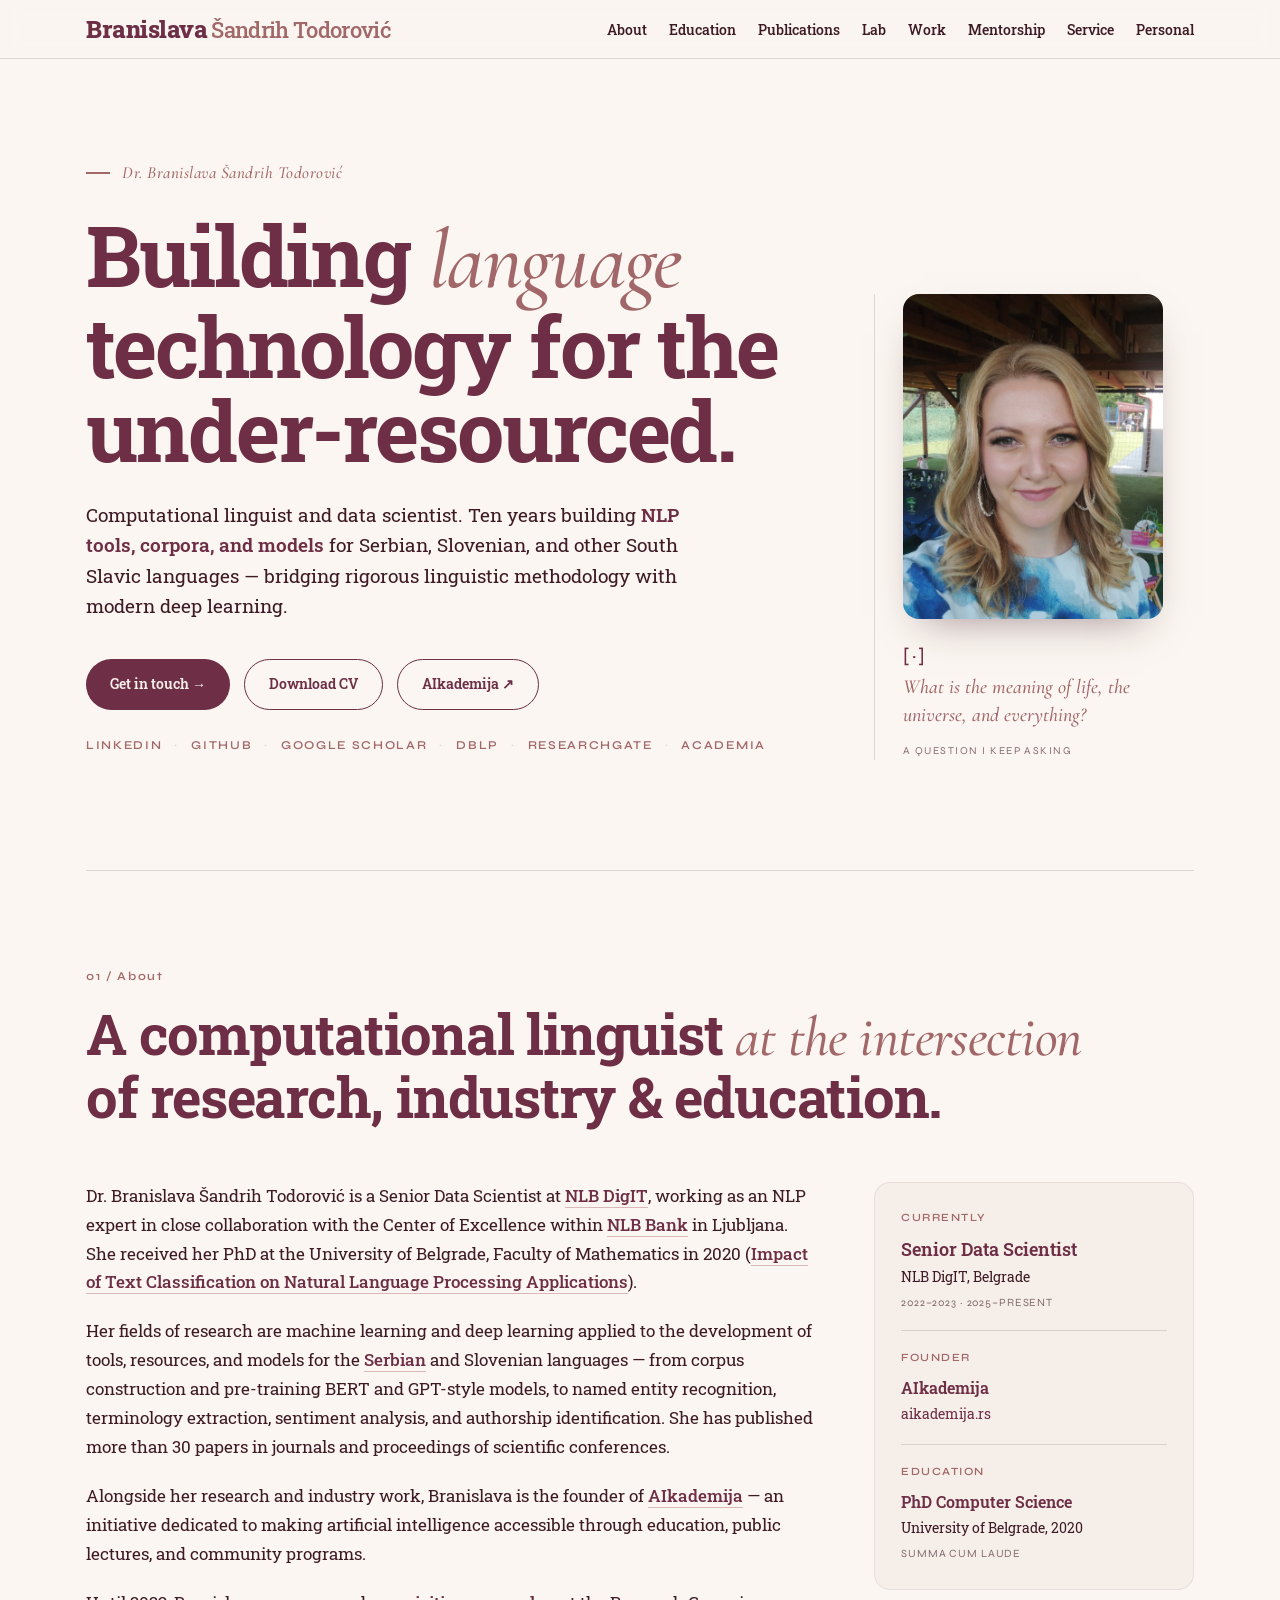
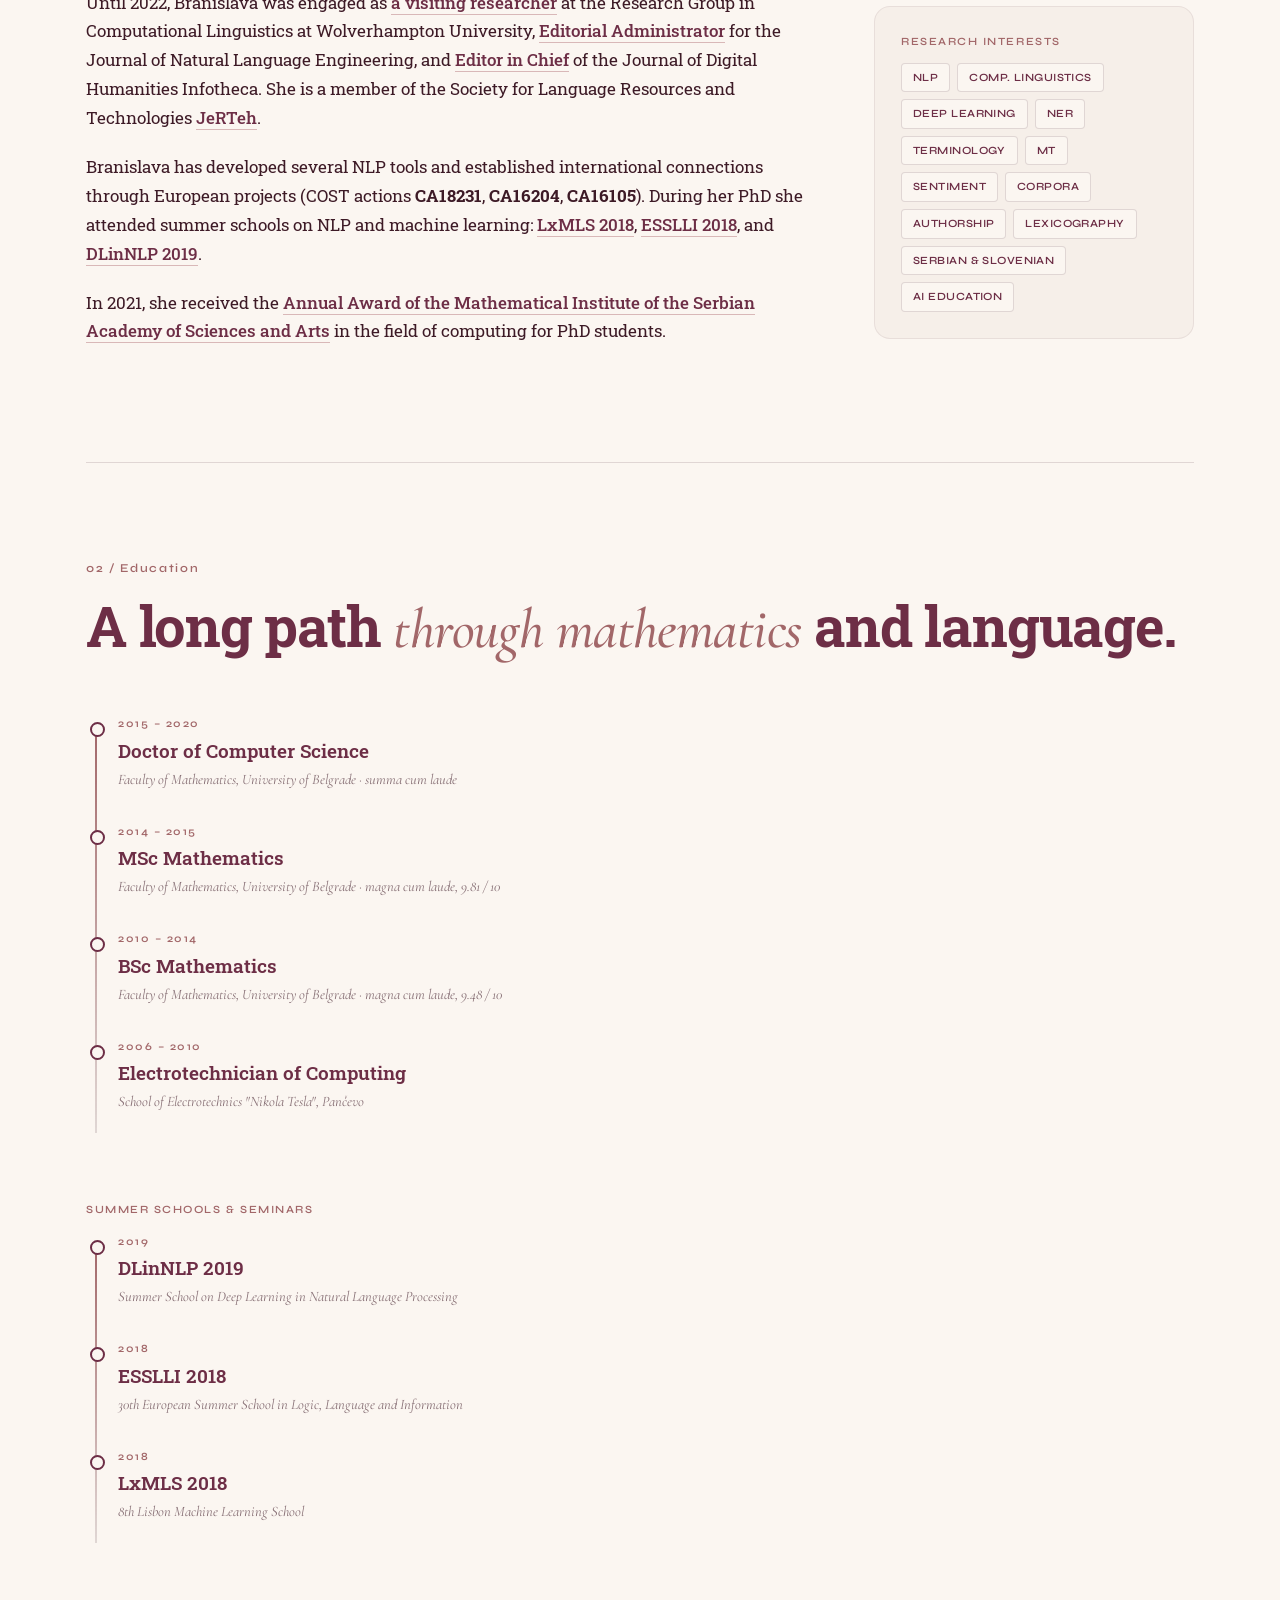
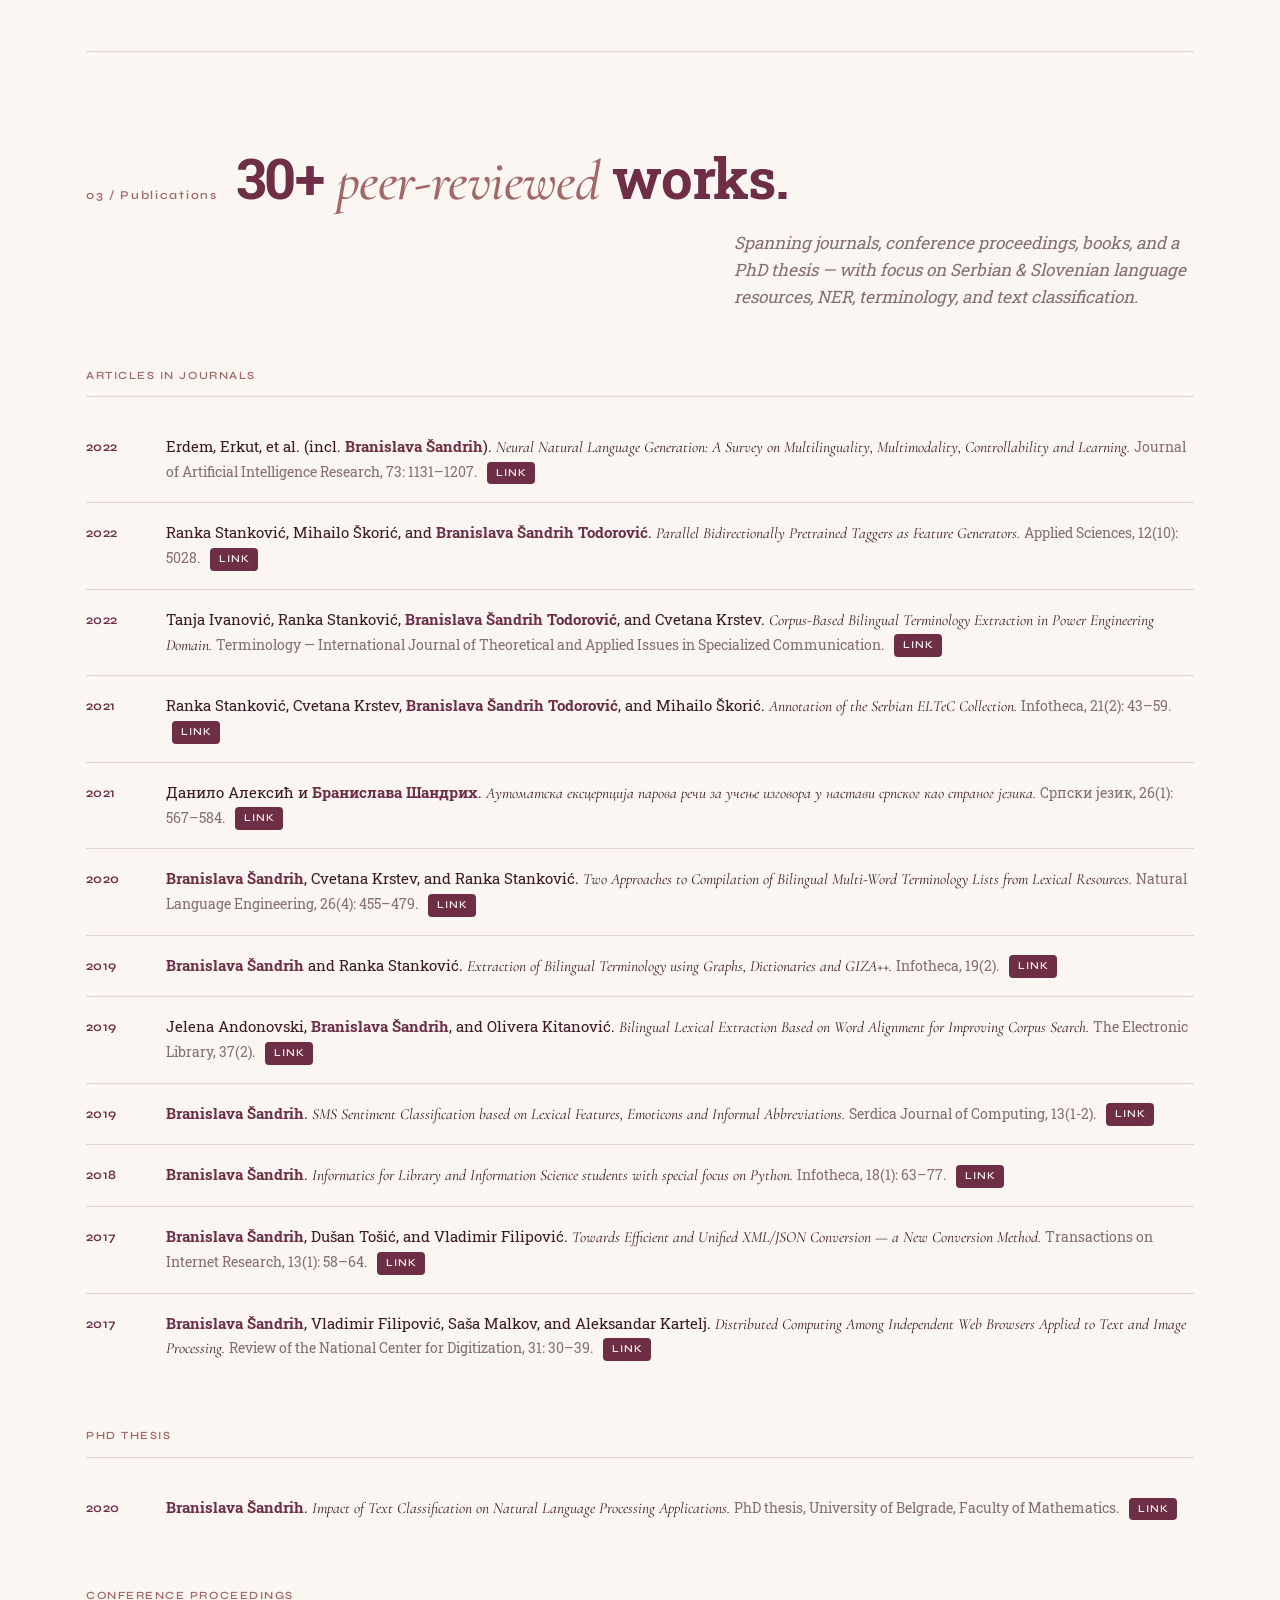
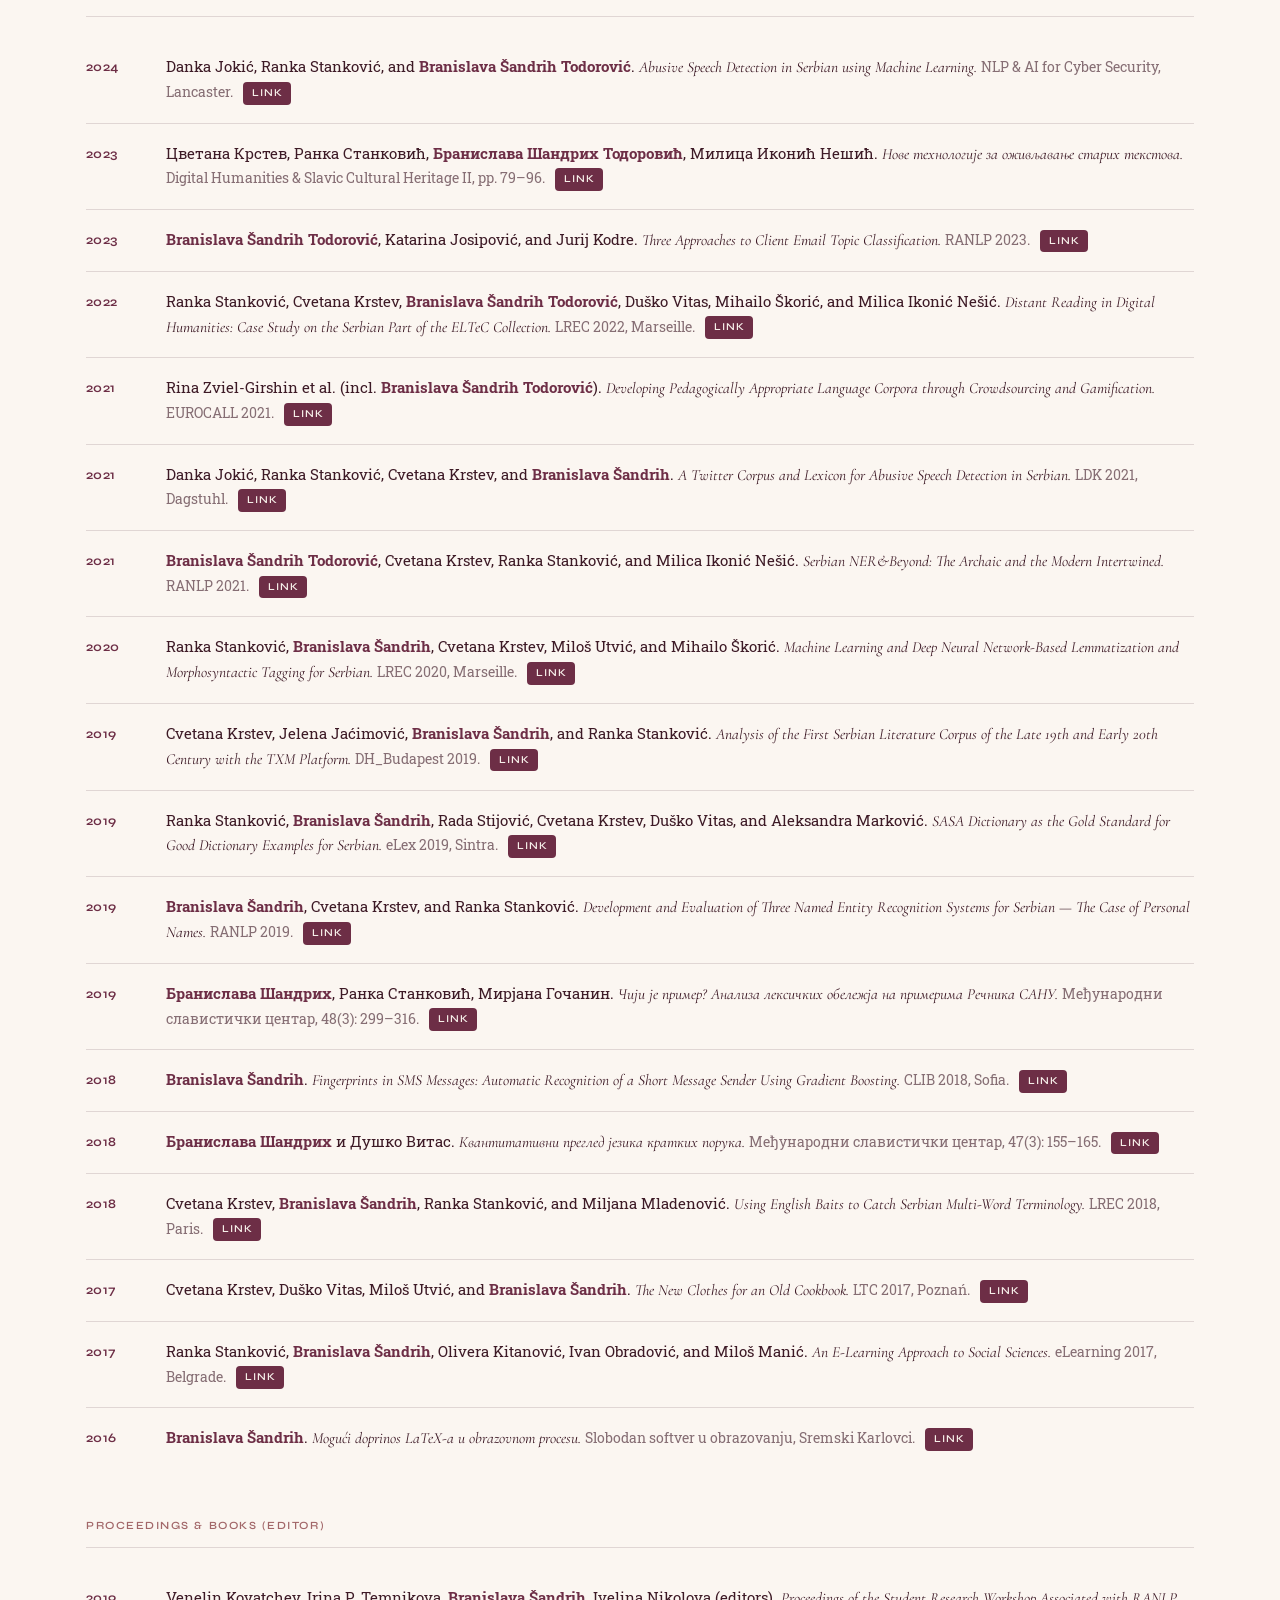
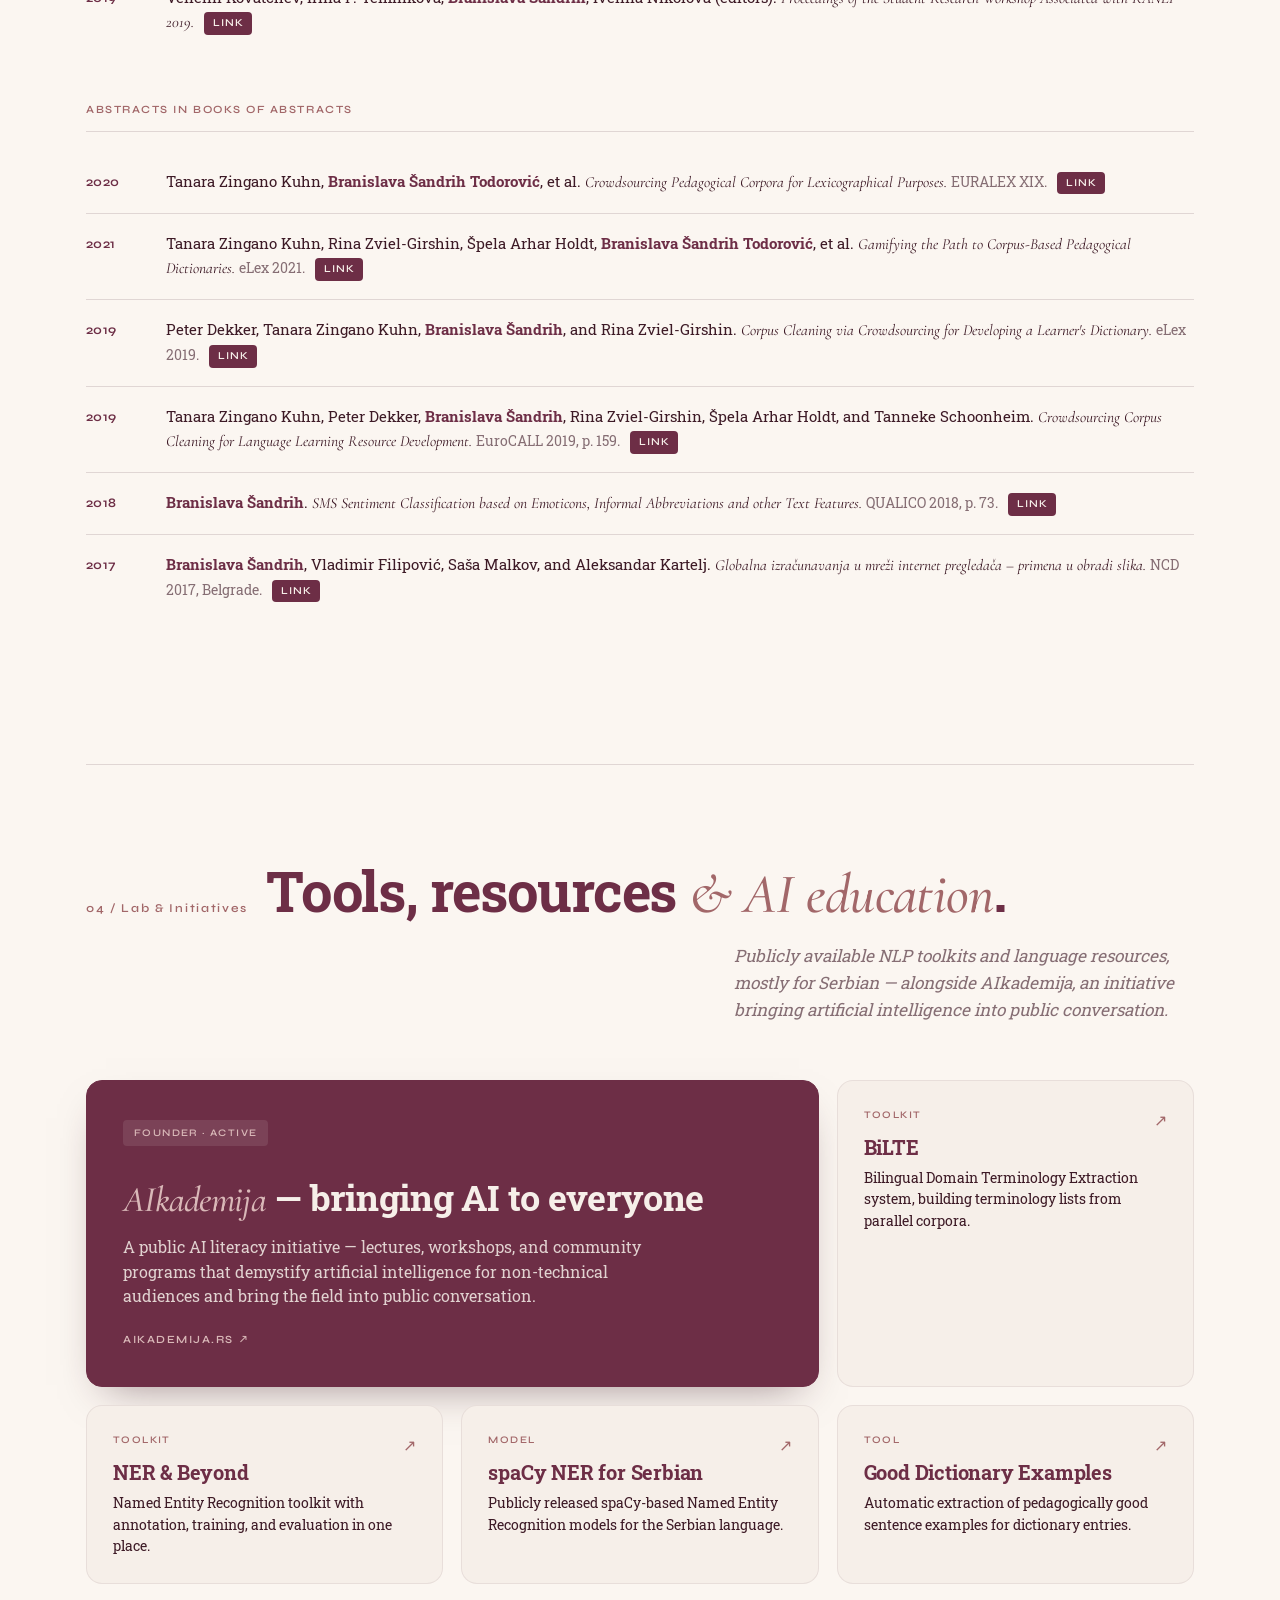
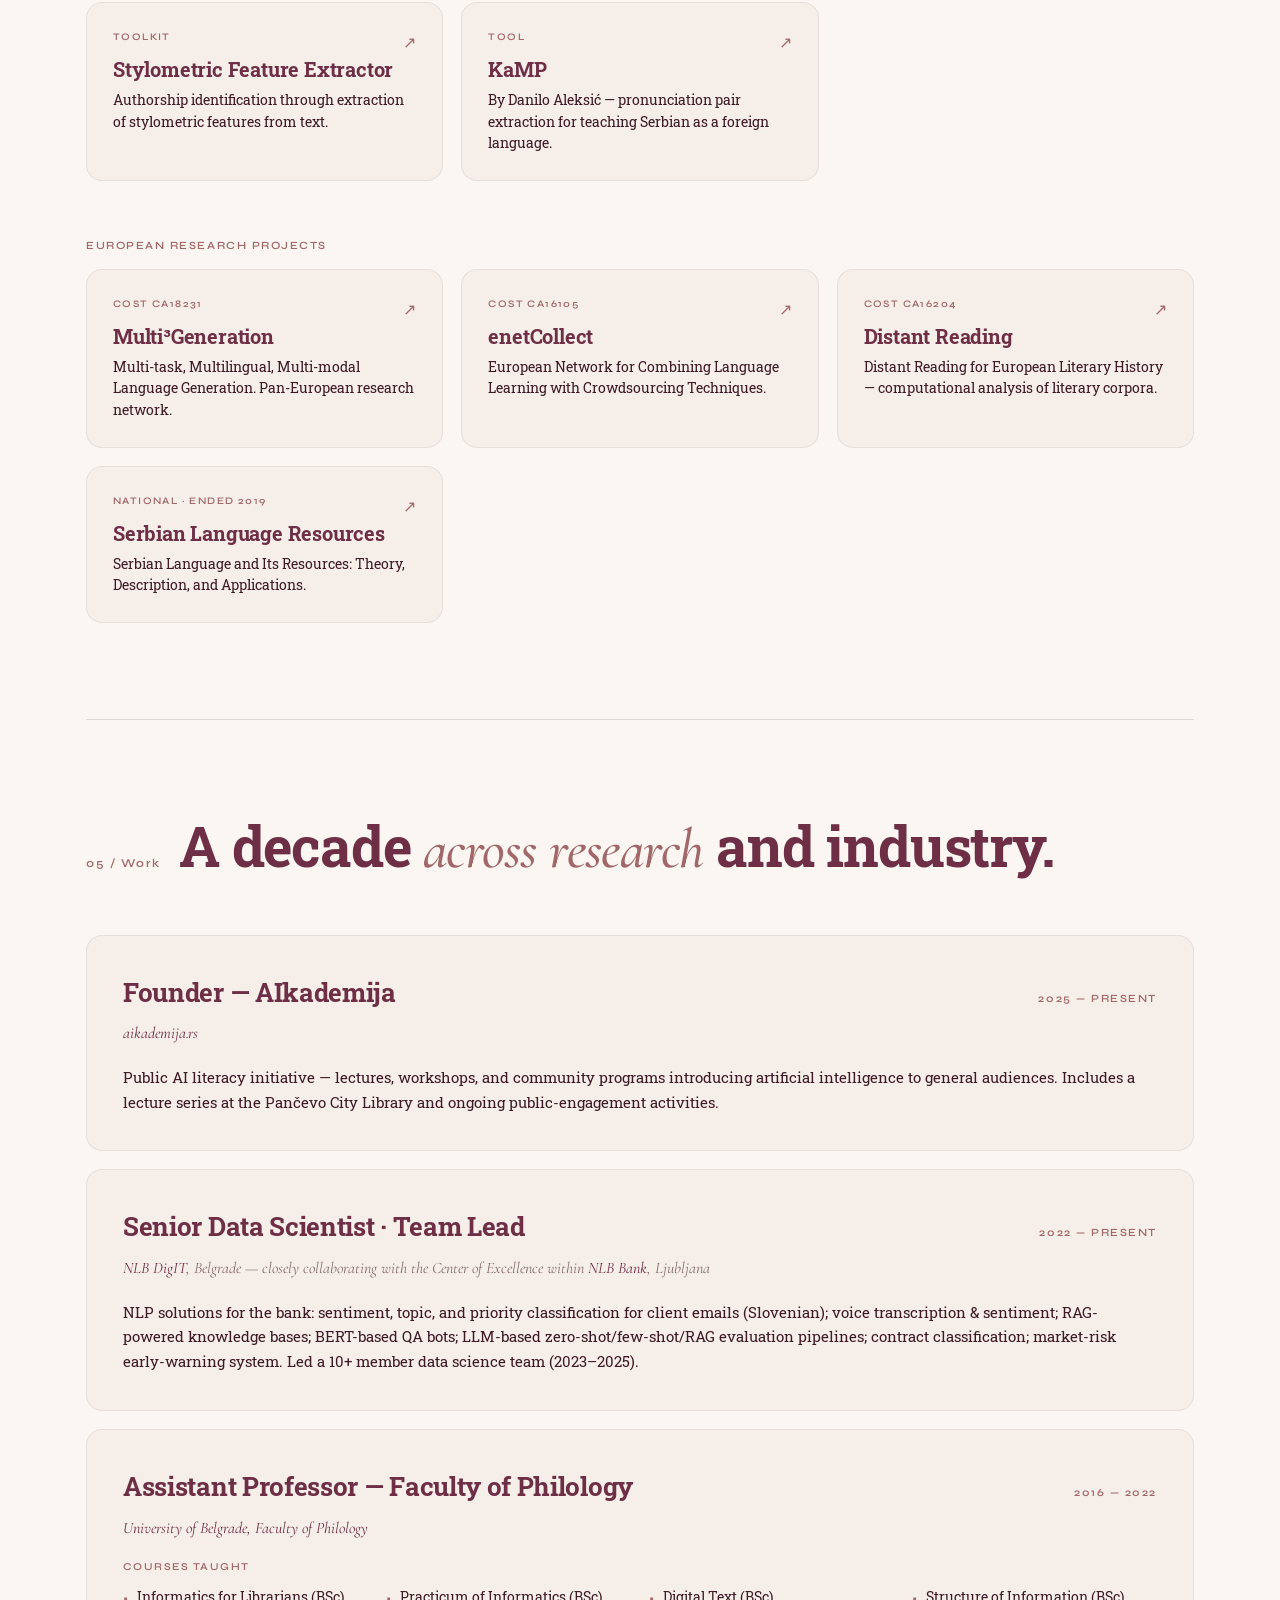
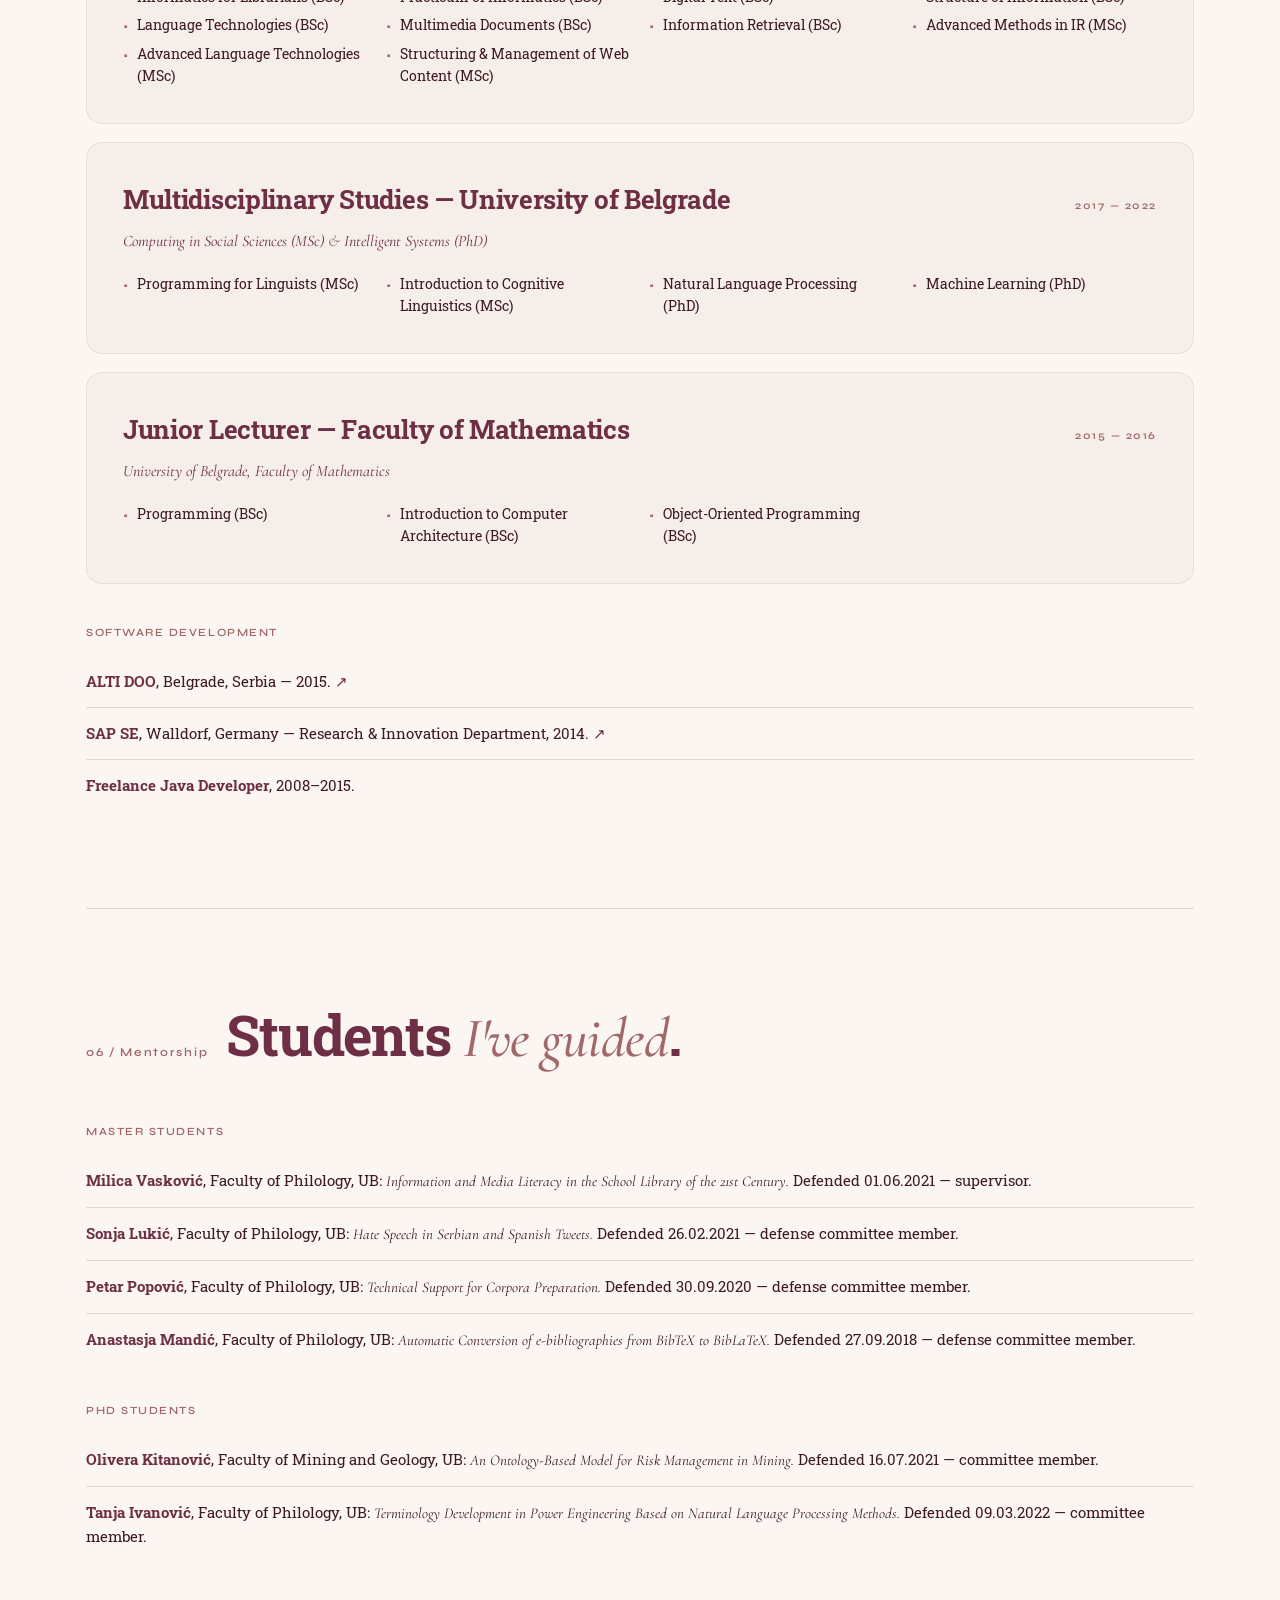
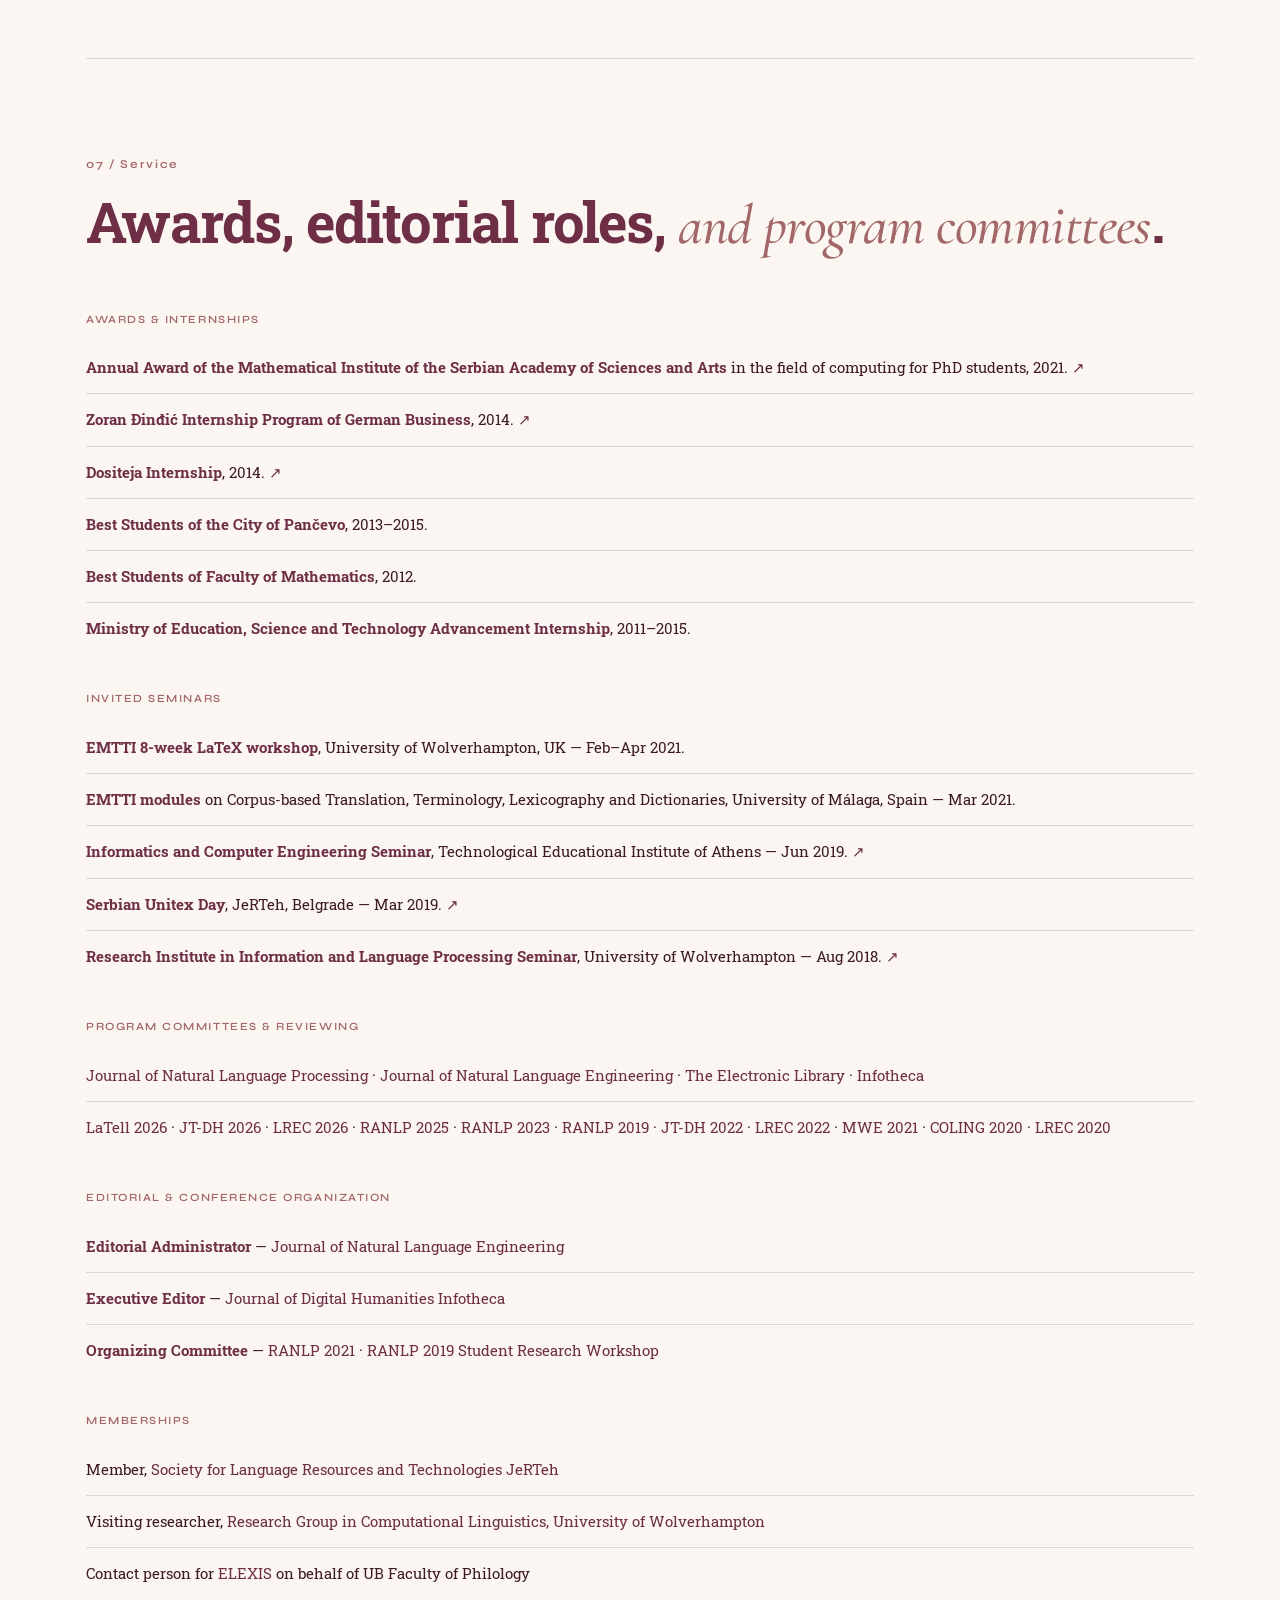
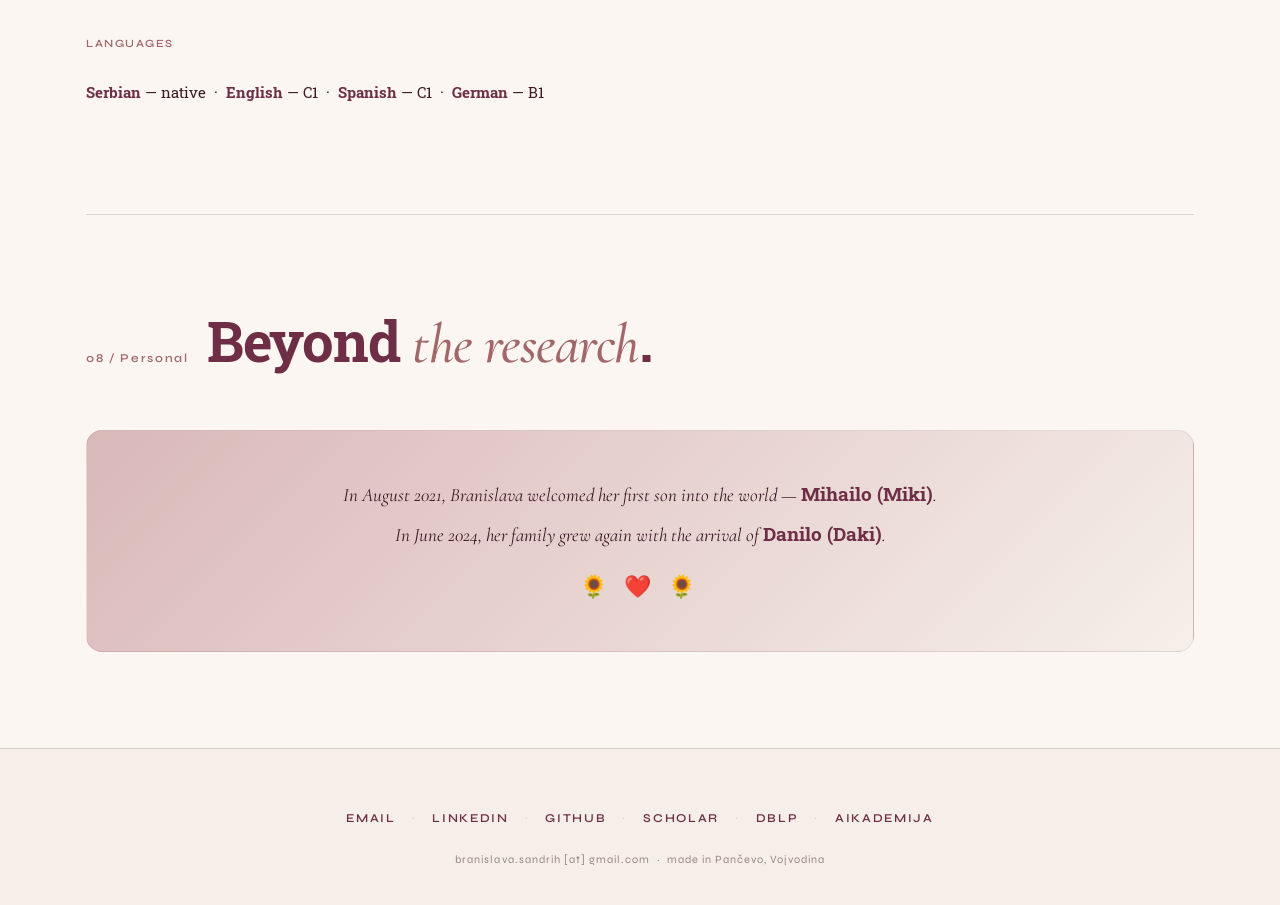
==== commit 8cf91085: "updated conferences pc" ====
--- a/index.html
+++ b/index.html
@@ -960,7 +960,7 @@
       <h3 class="sub-title">Program Committees & Reviewing</h3>
       <ul class="clean-list">
         <li><a href="https://www.cambridge.org/core/journals/natural-language-processing" target="_blank">Journal of Natural Language Processing</a> · <a href="https://www.cambridge.org/core/journals/natural-language-engineering" target="_blank">Journal of Natural Language Engineering</a> · <a href="https://www.emerald.com/insight/publication/issn/0264-0473" target="_blank">The Electronic Library</a> · <a href="http://infoteka.bg.ac.rs/index.php/en/" target="_blank">Infotheca</a></li>
-        <li><a href="http://lml.bas.bg/ranlp2025/pc.php" target="_blank">RANLP 2025</a> · <a href="http://lml.bas.bg/ranlp2023/pc.php" target="_blank">RANLP 2023</a> · <a href="http://lml.bas.bg/ranlp2019/pc.php" target="_blank">RANLP 2019</a> · <a href="https://www.sdjt.si/wp/dogodki/konference/jtdh-2022/#odbor" target="_blank">JT-DH 2022</a> · <a href="https://lrec2022.lrec-conf.org/en/" target="_blank">LREC 2022</a> · <a href="https://multiword.org/mwe2021/#committee" target="_blank">MWE 2021</a> · <a href="https://www.aclweb.org/anthology/2020.coling-main.0/" target="_blank">COLING 2020</a> · <a href="http://www.lrec-conf.org/proceedings/lrec2020/LREC-2020.pdf" target="_blank">LREC 2020</a></li>
+        <li><a href="https://latell.org/2026/" target="_blank">LaTell 2026</a> · <a href="https://www.sdjt.si/wp/jtdh-2026-en/" target="_blank">JT-DH 2026</a> · <a href="https://lrec2026.info/committees/scientific-committee/" target="_blank">LREC 2026</a> · <a href="http://lml.bas.bg/ranlp2025/pc.php" target="_blank">RANLP 2025</a> · <a href="http://lml.bas.bg/ranlp2023/pc.php" target="_blank">RANLP 2023</a> · <a href="http://lml.bas.bg/ranlp2019/pc.php" target="_blank">RANLP 2019</a> · <a href="https://www.sdjt.si/wp/dogodki/konference/jtdh-2022/#odbor" target="_blank">JT-DH 2022</a> · <a href="https://lrec2022.lrec-conf.org/en/" target="_blank">LREC 2022</a> · <a href="https://multiword.org/mwe2021/#committee" target="_blank">MWE 2021</a> · <a href="https://www.aclweb.org/anthology/2020.coling-main.0/" target="_blank">COLING 2020</a> · <a href="http://www.lrec-conf.org/proceedings/lrec2020/LREC-2020.pdf" target="_blank">LREC 2020</a></li>
       </ul>
 
       <h3 class="sub-title">Editorial & Conference Organization</h3>
